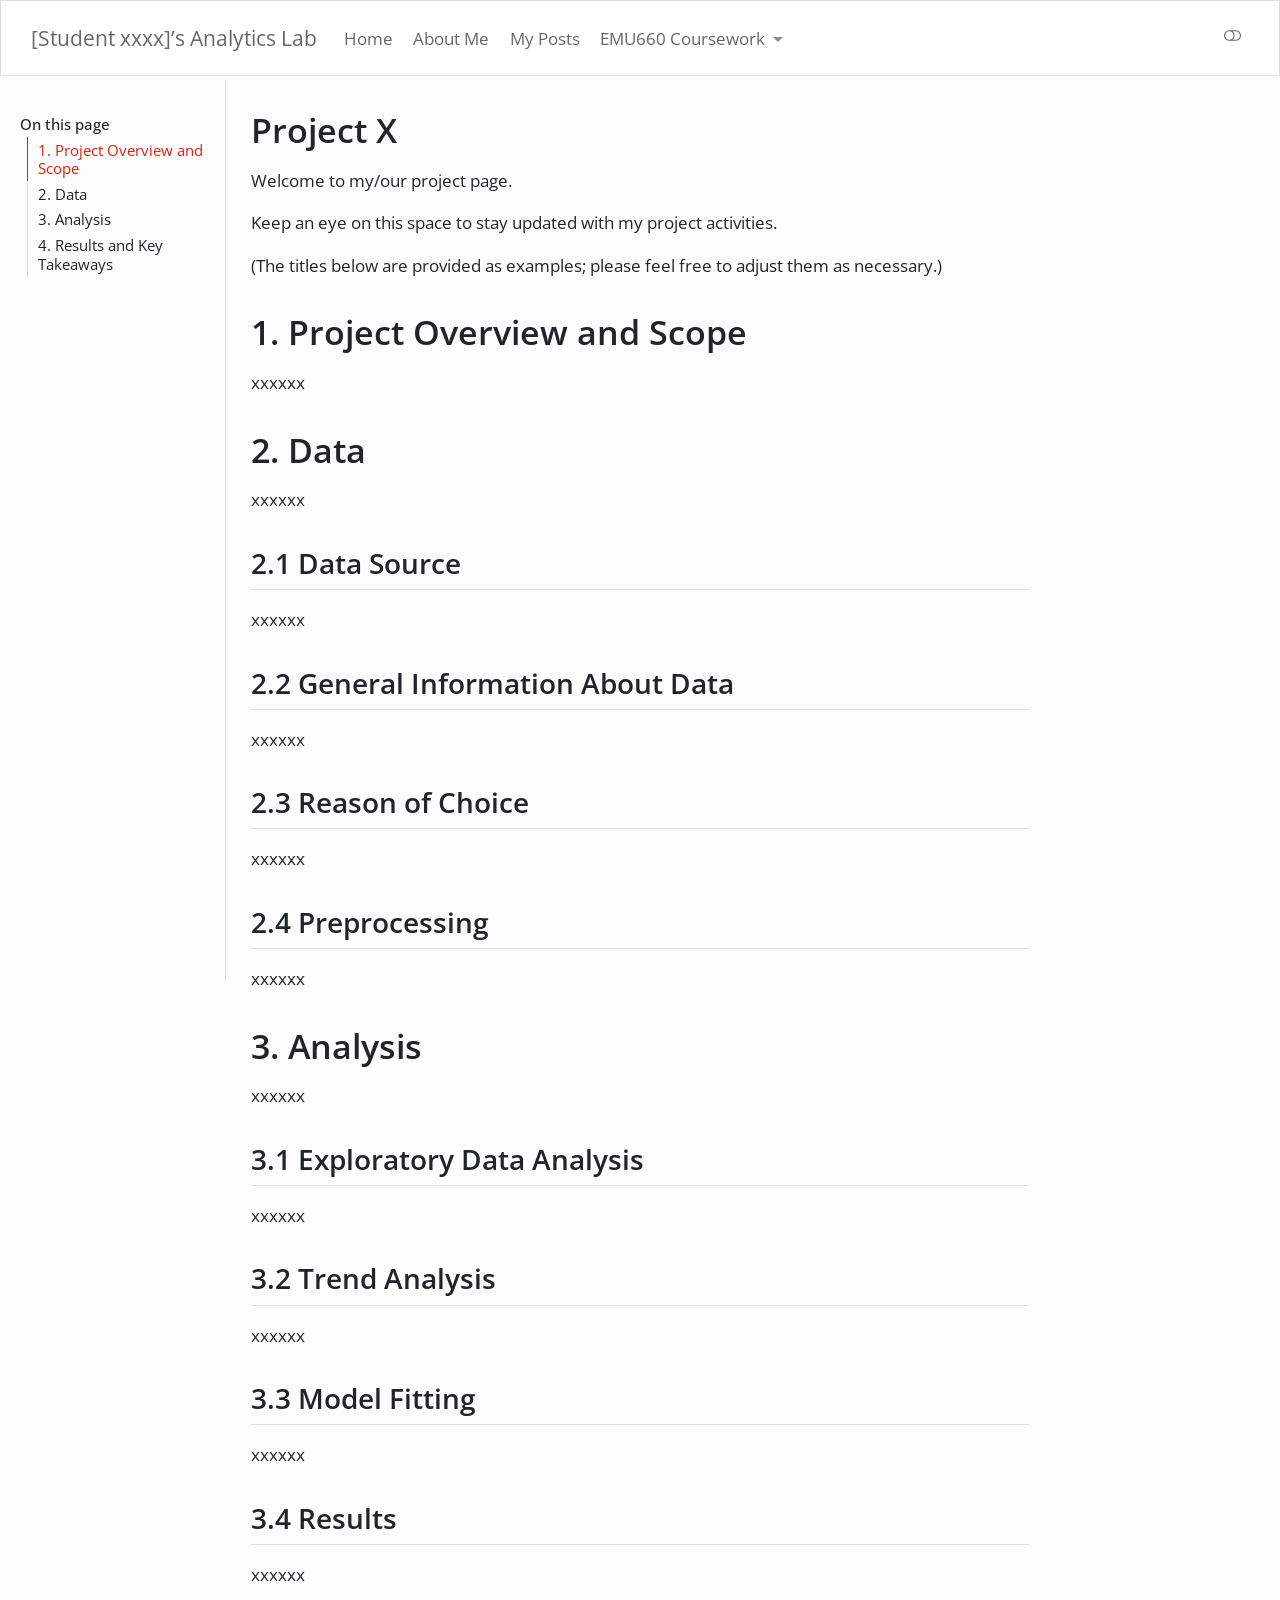
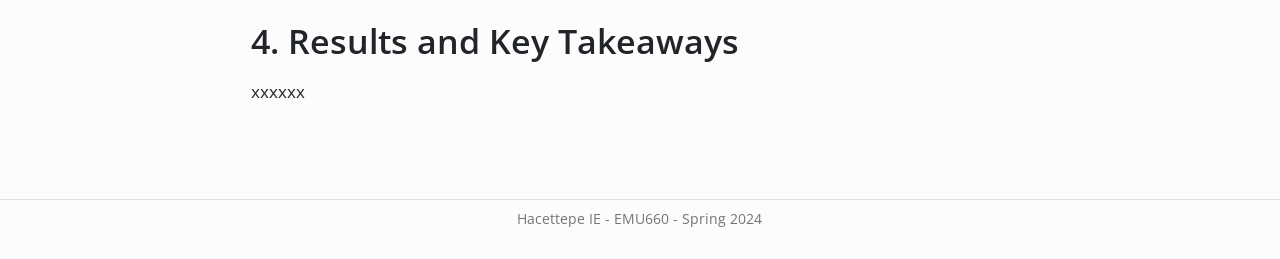
==== docs/project.html @ a5c44c81 "commit_1" ====
<!DOCTYPE html>
<html xmlns="http://www.w3.org/1999/xhtml" lang="en" xml:lang="en"><head>

<meta charset="utf-8">
<meta name="generator" content="quarto-1.5.57">

<meta name="viewport" content="width=device-width, initial-scale=1.0, user-scalable=yes">


<title>Project X – [Student xxxx]’s Analytics Lab</title>
<style>
code{white-space: pre-wrap;}
span.smallcaps{font-variant: small-caps;}
div.columns{display: flex; gap: min(4vw, 1.5em);}
div.column{flex: auto; overflow-x: auto;}
div.hanging-indent{margin-left: 1.5em; text-indent: -1.5em;}
ul.task-list{list-style: none;}
ul.task-list li input[type="checkbox"] {
  width: 0.8em;
  margin: 0 0.8em 0.2em -1em; /* quarto-specific, see https://github.com/quarto-dev/quarto-cli/issues/4556 */ 
  vertical-align: middle;
}
</style>


<script src="site_libs/quarto-nav/quarto-nav.js"></script>
<script src="site_libs/quarto-nav/headroom.min.js"></script>
<script src="site_libs/clipboard/clipboard.min.js"></script>
<script src="site_libs/quarto-search/autocomplete.umd.js"></script>
<script src="site_libs/quarto-search/fuse.min.js"></script>
<script src="site_libs/quarto-search/quarto-search.js"></script>
<meta name="quarto:offset" content="./">
<script src="site_libs/quarto-html/quarto.js"></script>
<script src="site_libs/quarto-html/popper.min.js"></script>
<script src="site_libs/quarto-html/tippy.umd.min.js"></script>
<script src="site_libs/quarto-html/anchor.min.js"></script>
<link href="site_libs/quarto-html/tippy.css" rel="stylesheet">
<link href="site_libs/quarto-html/quarto-syntax-highlighting.css" rel="stylesheet" class="quarto-color-scheme" id="quarto-text-highlighting-styles">
<link href="site_libs/quarto-html/quarto-syntax-highlighting-dark.css" rel="prefetch" class="quarto-color-scheme quarto-color-alternate" id="quarto-text-highlighting-styles">
<script src="site_libs/bootstrap/bootstrap.min.js"></script>
<link href="site_libs/bootstrap/bootstrap-icons.css" rel="stylesheet">
<link href="site_libs/bootstrap/bootstrap.min.css" rel="stylesheet" class="quarto-color-scheme" id="quarto-bootstrap" data-mode="light">
<link href="site_libs/bootstrap/bootstrap-dark.min.css" rel="prefetch" class="quarto-color-scheme quarto-color-alternate" id="quarto-bootstrap" data-mode="dark">
<script id="quarto-search-options" type="application/json">{
  "location": "navbar",
  "copy-button": false,
  "collapse-after": 3,
  "panel-placement": "end",
  "type": "overlay",
  "limit": 50,
  "keyboard-shortcut": [
    "f",
    "/",
    "s"
  ],
  "show-item-context": false,
  "language": {
    "search-no-results-text": "No results",
    "search-matching-documents-text": "matching documents",
    "search-copy-link-title": "Copy link to search",
    "search-hide-matches-text": "Hide additional matches",
    "search-more-match-text": "more match in this document",
    "search-more-matches-text": "more matches in this document",
    "search-clear-button-title": "Clear",
    "search-text-placeholder": "",
    "search-detached-cancel-button-title": "Cancel",
    "search-submit-button-title": "Submit",
    "search-label": "Search"
  }
}</script>


<link rel="stylesheet" href="styles.css">
</head>

<body class="docked nav-fixed">

<div id="quarto-search-results"></div>
  <header id="quarto-header" class="headroom fixed-top">
    <nav class="navbar navbar-expand-lg " data-bs-theme="dark">
      <div class="navbar-container container-fluid">
      <div class="navbar-brand-container mx-auto">
    <a class="navbar-brand" href="./index.html">
    <span class="navbar-title">[Student xxxx]’s Analytics Lab</span>
    </a>
  </div>
            <div id="quarto-search" class="" title="Search"></div>
          <button class="navbar-toggler" type="button" data-bs-toggle="collapse" data-bs-target="#navbarCollapse" aria-controls="navbarCollapse" role="menu" aria-expanded="false" aria-label="Toggle navigation" onclick="if (window.quartoToggleHeadroom) { window.quartoToggleHeadroom(); }">
  <span class="navbar-toggler-icon"></span>
</button>
          <div class="collapse navbar-collapse" id="navbarCollapse">
            <ul class="navbar-nav navbar-nav-scroll me-auto">
  <li class="nav-item">
    <a class="nav-link" href="./index.html"> 
<span class="menu-text">Home</span></a>
  </li>  
  <li class="nav-item">
    <a class="nav-link" href="./about.html"> 
<span class="menu-text">About Me</span></a>
  </li>  
  <li class="nav-item">
    <a class="nav-link" href="./posts.html"> 
<span class="menu-text">My Posts</span></a>
  </li>  
  <li class="nav-item dropdown ">
    <a class="nav-link dropdown-toggle" href="#" id="nav-menu-emu660-coursework" role="link" data-bs-toggle="dropdown" aria-expanded="false">
 <span class="menu-text">EMU660 Coursework</span>
    </a>
    <ul class="dropdown-menu" aria-labelledby="nav-menu-emu660-coursework">    
        <li>
    <a class="dropdown-item" href="./assignments.html">
 <span class="dropdown-text">Assignments</span></a>
  </li>  
        <li>
    <a class="dropdown-item" href="./project.html">
 <span class="dropdown-text">Project</span></a>
  </li>  
    </ul>
  </li>
</ul>
          </div> <!-- /navcollapse -->
            <div class="quarto-navbar-tools tools-wide">
    <a href="https://twitter.com" title="" class="quarto-navigation-tool px-1" aria-label=""><i class="bi bi-github"></i></a>
    <a href="https://twitter.com" title="" class="quarto-navigation-tool px-1" aria-label=""><i class="bi bi-twitter"></i></a>
    <a href="https://linkedin.com" title="" class="quarto-navigation-tool px-1" aria-label=""><i class="bi bi-linkedin"></i></a>
  <a href="" class="quarto-color-scheme-toggle quarto-navigation-tool  px-1" onclick="window.quartoToggleColorScheme(); return false;" title="Toggle dark mode"><i class="bi"></i></a>
</div>
      </div> <!-- /container-fluid -->
    </nav>
</header>
<!-- content -->
<div id="quarto-content" class="quarto-container page-columns page-rows-contents page-layout-article page-navbar">
<!-- sidebar -->
  <nav id="quarto-sidebar" class="sidebar collapse collapse-horizontal quarto-sidebar-collapse-item sidebar-navigation docked overflow-auto">
    <nav id="TOC" role="doc-toc" class="toc-active">
    <h2 id="toc-title">On this page</h2>
   
  <ul>
  <li><a href="#project-overview-and-scope" id="toc-project-overview-and-scope" class="nav-link active" data-scroll-target="#project-overview-and-scope">1. Project Overview and Scope</a></li>
  <li><a href="#data" id="toc-data" class="nav-link" data-scroll-target="#data">2. Data</a>
  <ul class="collapse">
  <li><a href="#data-source" id="toc-data-source" class="nav-link" data-scroll-target="#data-source">2.1 Data Source</a></li>
  <li><a href="#general-information-about-data" id="toc-general-information-about-data" class="nav-link" data-scroll-target="#general-information-about-data">2.2 General Information About Data</a></li>
  <li><a href="#reason-of-choice" id="toc-reason-of-choice" class="nav-link" data-scroll-target="#reason-of-choice">2.3 Reason of Choice</a></li>
  <li><a href="#preprocessing" id="toc-preprocessing" class="nav-link" data-scroll-target="#preprocessing">2.4 Preprocessing</a></li>
  </ul></li>
  <li><a href="#analysis" id="toc-analysis" class="nav-link" data-scroll-target="#analysis">3. Analysis</a>
  <ul class="collapse">
  <li><a href="#exploratory-data-analysis" id="toc-exploratory-data-analysis" class="nav-link" data-scroll-target="#exploratory-data-analysis">3.1 Exploratory Data Analysis</a></li>
  <li><a href="#trend-analysis" id="toc-trend-analysis" class="nav-link" data-scroll-target="#trend-analysis">3.2 Trend Analysis</a></li>
  <li><a href="#model-fitting" id="toc-model-fitting" class="nav-link" data-scroll-target="#model-fitting">3.3 Model Fitting</a></li>
  <li><a href="#results" id="toc-results" class="nav-link" data-scroll-target="#results">3.4 Results</a></li>
  </ul></li>
  <li><a href="#results-and-key-takeaways" id="toc-results-and-key-takeaways" class="nav-link" data-scroll-target="#results-and-key-takeaways">4. Results and Key Takeaways</a></li>
  </ul>
</nav>
</nav>
<div id="quarto-sidebar-glass" class="quarto-sidebar-collapse-item" data-bs-toggle="collapse" data-bs-target=".quarto-sidebar-collapse-item"></div>
<!-- margin-sidebar -->
    <div id="quarto-margin-sidebar" class="sidebar margin-sidebar zindex-bottom">
    </div>
<!-- main -->
<main class="content" id="quarto-document-content">

<header id="title-block-header" class="quarto-title-block default">
<div class="quarto-title">
<h1 class="title">Project X</h1>
</div>



<div class="quarto-title-meta">

    
  
    
  </div>
  


</header>


<p>Welcome to my/our project page.</p>
<p>Keep an eye on this space to stay updated with my project activities.</p>
<p>(The titles below are provided as examples; please feel free to adjust them as necessary.)</p>
<section id="project-overview-and-scope" class="level1">
<h1>1. Project Overview and Scope</h1>
<p>xxxxxx</p>
</section>
<section id="data" class="level1">
<h1>2. Data</h1>
<p>xxxxxx</p>
<section id="data-source" class="level2">
<h2 class="anchored" data-anchor-id="data-source">2.1 Data Source</h2>
<p>xxxxxx</p>
</section>
<section id="general-information-about-data" class="level2">
<h2 class="anchored" data-anchor-id="general-information-about-data">2.2 General Information About Data</h2>
<p>xxxxxx</p>
</section>
<section id="reason-of-choice" class="level2">
<h2 class="anchored" data-anchor-id="reason-of-choice">2.3 Reason of Choice</h2>
<p>xxxxxx</p>
</section>
<section id="preprocessing" class="level2">
<h2 class="anchored" data-anchor-id="preprocessing">2.4 Preprocessing</h2>
<p>xxxxxx</p>
</section>
</section>
<section id="analysis" class="level1">
<h1>3. Analysis</h1>
<p>xxxxxx</p>
<section id="exploratory-data-analysis" class="level2">
<h2 class="anchored" data-anchor-id="exploratory-data-analysis">3.1 Exploratory Data Analysis</h2>
<p>xxxxxx</p>
</section>
<section id="trend-analysis" class="level2">
<h2 class="anchored" data-anchor-id="trend-analysis">3.2 Trend Analysis</h2>
<p>xxxxxx</p>
</section>
<section id="model-fitting" class="level2">
<h2 class="anchored" data-anchor-id="model-fitting">3.3 Model Fitting</h2>
<p>xxxxxx</p>
</section>
<section id="results" class="level2">
<h2 class="anchored" data-anchor-id="results">3.4 Results</h2>
<p>xxxxxx</p>
</section>
</section>
<section id="results-and-key-takeaways" class="level1">
<h1>4. Results and Key Takeaways</h1>
<p>xxxxxx</p>


</section>

<a onclick="window.scrollTo(0, 0); return false;" role="button" id="quarto-back-to-top"><i class="bi bi-arrow-up"></i> Back to top</a></main> <!-- /main -->
<script id="quarto-html-after-body" type="application/javascript">
window.document.addEventListener("DOMContentLoaded", function (event) {
  const toggleBodyColorMode = (bsSheetEl) => {
    const mode = bsSheetEl.getAttribute("data-mode");
    const bodyEl = window.document.querySelector("body");
    if (mode === "dark") {
      bodyEl.classList.add("quarto-dark");
      bodyEl.classList.remove("quarto-light");
    } else {
      bodyEl.classList.add("quarto-light");
      bodyEl.classList.remove("quarto-dark");
    }
  }
  const toggleBodyColorPrimary = () => {
    const bsSheetEl = window.document.querySelector("link#quarto-bootstrap");
    if (bsSheetEl) {
      toggleBodyColorMode(bsSheetEl);
    }
  }
  toggleBodyColorPrimary();  
  const disableStylesheet = (stylesheets) => {
    for (let i=0; i < stylesheets.length; i++) {
      const stylesheet = stylesheets[i];
      stylesheet.rel = 'prefetch';
    }
  }
  const enableStylesheet = (stylesheets) => {
    for (let i=0; i < stylesheets.length; i++) {
      const stylesheet = stylesheets[i];
      stylesheet.rel = 'stylesheet';
    }
  }
  const manageTransitions = (selector, allowTransitions) => {
    const els = window.document.querySelectorAll(selector);
    for (let i=0; i < els.length; i++) {
      const el = els[i];
      if (allowTransitions) {
        el.classList.remove('notransition');
      } else {
        el.classList.add('notransition');
      }
    }
  }
  const toggleGiscusIfUsed = (isAlternate, darkModeDefault) => {
    const baseTheme = document.querySelector('#giscus-base-theme')?.value ?? 'light';
    const alternateTheme = document.querySelector('#giscus-alt-theme')?.value ?? 'dark';
    let newTheme = '';
    if(darkModeDefault) {
      newTheme = isAlternate ? baseTheme : alternateTheme;
    } else {
      newTheme = isAlternate ? alternateTheme : baseTheme;
    }
    const changeGiscusTheme = () => {
      // From: https://github.com/giscus/giscus/issues/336
      const sendMessage = (message) => {
        const iframe = document.querySelector('iframe.giscus-frame');
        if (!iframe) return;
        iframe.contentWindow.postMessage({ giscus: message }, 'https://giscus.app');
      }
      sendMessage({
        setConfig: {
          theme: newTheme
        }
      });
    }
    const isGiscussLoaded = window.document.querySelector('iframe.giscus-frame') !== null;
    if (isGiscussLoaded) {
      changeGiscusTheme();
    }
  }
  const toggleColorMode = (alternate) => {
    // Switch the stylesheets
    const alternateStylesheets = window.document.querySelectorAll('link.quarto-color-scheme.quarto-color-alternate');
    manageTransitions('#quarto-margin-sidebar .nav-link', false);
    if (alternate) {
      enableStylesheet(alternateStylesheets);
      for (const sheetNode of alternateStylesheets) {
        if (sheetNode.id === "quarto-bootstrap") {
          toggleBodyColorMode(sheetNode);
        }
      }
    } else {
      disableStylesheet(alternateStylesheets);
      toggleBodyColorPrimary();
    }
    manageTransitions('#quarto-margin-sidebar .nav-link', true);
    // Switch the toggles
    const toggles = window.document.querySelectorAll('.quarto-color-scheme-toggle');
    for (let i=0; i < toggles.length; i++) {
      const toggle = toggles[i];
      if (toggle) {
        if (alternate) {
          toggle.classList.add("alternate");     
        } else {
          toggle.classList.remove("alternate");
        }
      }
    }
    // Hack to workaround the fact that safari doesn't
    // properly recolor the scrollbar when toggling (#1455)
    if (navigator.userAgent.indexOf('Safari') > 0 && navigator.userAgent.indexOf('Chrome') == -1) {
      manageTransitions("body", false);
      window.scrollTo(0, 1);
      setTimeout(() => {
        window.scrollTo(0, 0);
        manageTransitions("body", true);
      }, 40);  
    }
  }
  const isFileUrl = () => { 
    return window.location.protocol === 'file:';
  }
  const hasAlternateSentinel = () => {  
    let styleSentinel = getColorSchemeSentinel();
    if (styleSentinel !== null) {
      return styleSentinel === "alternate";
    } else {
      return false;
    }
  }
  const setStyleSentinel = (alternate) => {
    const value = alternate ? "alternate" : "default";
    if (!isFileUrl()) {
      window.localStorage.setItem("quarto-color-scheme", value);
    } else {
      localAlternateSentinel = value;
    }
  }
  const getColorSchemeSentinel = () => {
    if (!isFileUrl()) {
      const storageValue = window.localStorage.getItem("quarto-color-scheme");
      return storageValue != null ? storageValue : localAlternateSentinel;
    } else {
      return localAlternateSentinel;
    }
  }
  const darkModeDefault = false;
  let localAlternateSentinel = darkModeDefault ? 'alternate' : 'default';
  // Dark / light mode switch
  window.quartoToggleColorScheme = () => {
    // Read the current dark / light value 
    let toAlternate = !hasAlternateSentinel();
    toggleColorMode(toAlternate);
    setStyleSentinel(toAlternate);
    toggleGiscusIfUsed(toAlternate, darkModeDefault);
  };
  // Ensure there is a toggle, if there isn't float one in the top right
  if (window.document.querySelector('.quarto-color-scheme-toggle') === null) {
    const a = window.document.createElement('a');
    a.classList.add('top-right');
    a.classList.add('quarto-color-scheme-toggle');
    a.href = "";
    a.onclick = function() { try { window.quartoToggleColorScheme(); } catch {} return false; };
    const i = window.document.createElement("i");
    i.classList.add('bi');
    a.appendChild(i);
    window.document.body.appendChild(a);
  }
  // Switch to dark mode if need be
  if (hasAlternateSentinel()) {
    toggleColorMode(true);
  } else {
    toggleColorMode(false);
  }
  const icon = "";
  const anchorJS = new window.AnchorJS();
  anchorJS.options = {
    placement: 'right',
    icon: icon
  };
  anchorJS.add('.anchored');
  const isCodeAnnotation = (el) => {
    for (const clz of el.classList) {
      if (clz.startsWith('code-annotation-')) {                     
        return true;
      }
    }
    return false;
  }
  const onCopySuccess = function(e) {
    // button target
    const button = e.trigger;
    // don't keep focus
    button.blur();
    // flash "checked"
    button.classList.add('code-copy-button-checked');
    var currentTitle = button.getAttribute("title");
    button.setAttribute("title", "Copied!");
    let tooltip;
    if (window.bootstrap) {
      button.setAttribute("data-bs-toggle", "tooltip");
      button.setAttribute("data-bs-placement", "left");
      button.setAttribute("data-bs-title", "Copied!");
      tooltip = new bootstrap.Tooltip(button, 
        { trigger: "manual", 
          customClass: "code-copy-button-tooltip",
          offset: [0, -8]});
      tooltip.show();    
    }
    setTimeout(function() {
      if (tooltip) {
        tooltip.hide();
        button.removeAttribute("data-bs-title");
        button.removeAttribute("data-bs-toggle");
        button.removeAttribute("data-bs-placement");
      }
      button.setAttribute("title", currentTitle);
      button.classList.remove('code-copy-button-checked');
    }, 1000);
    // clear code selection
    e.clearSelection();
  }
  const getTextToCopy = function(trigger) {
      const codeEl = trigger.previousElementSibling.cloneNode(true);
      for (const childEl of codeEl.children) {
        if (isCodeAnnotation(childEl)) {
          childEl.remove();
        }
      }
      return codeEl.innerText;
  }
  const clipboard = new window.ClipboardJS('.code-copy-button:not([data-in-quarto-modal])', {
    text: getTextToCopy
  });
  clipboard.on('success', onCopySuccess);
  if (window.document.getElementById('quarto-embedded-source-code-modal')) {
    // For code content inside modals, clipBoardJS needs to be initialized with a container option
    // TODO: Check when it could be a function (https://github.com/zenorocha/clipboard.js/issues/860)
    const clipboardModal = new window.ClipboardJS('.code-copy-button[data-in-quarto-modal]', {
      text: getTextToCopy,
      container: window.document.getElementById('quarto-embedded-source-code-modal')
    });
    clipboardModal.on('success', onCopySuccess);
  }
    var localhostRegex = new RegExp(/^(?:http|https):\/\/localhost\:?[0-9]*\//);
    var mailtoRegex = new RegExp(/^mailto:/);
      var filterRegex = new RegExp('/' + window.location.host + '/');
    var isInternal = (href) => {
        return filterRegex.test(href) || localhostRegex.test(href) || mailtoRegex.test(href);
    }
    // Inspect non-navigation links and adorn them if external
 	var links = window.document.querySelectorAll('a[href]:not(.nav-link):not(.navbar-brand):not(.toc-action):not(.sidebar-link):not(.sidebar-item-toggle):not(.pagination-link):not(.no-external):not([aria-hidden]):not(.dropdown-item):not(.quarto-navigation-tool):not(.about-link)');
    for (var i=0; i<links.length; i++) {
      const link = links[i];
      if (!isInternal(link.href)) {
        // undo the damage that might have been done by quarto-nav.js in the case of
        // links that we want to consider external
        if (link.dataset.originalHref !== undefined) {
          link.href = link.dataset.originalHref;
        }
      }
    }
  function tippyHover(el, contentFn, onTriggerFn, onUntriggerFn) {
    const config = {
      allowHTML: true,
      maxWidth: 500,
      delay: 100,
      arrow: false,
      appendTo: function(el) {
          return el.parentElement;
      },
      interactive: true,
      interactiveBorder: 10,
      theme: 'quarto',
      placement: 'bottom-start',
    };
    if (contentFn) {
      config.content = contentFn;
    }
    if (onTriggerFn) {
      config.onTrigger = onTriggerFn;
    }
    if (onUntriggerFn) {
      config.onUntrigger = onUntriggerFn;
    }
    window.tippy(el, config); 
  }
  const noterefs = window.document.querySelectorAll('a[role="doc-noteref"]');
  for (var i=0; i<noterefs.length; i++) {
    const ref = noterefs[i];
    tippyHover(ref, function() {
      // use id or data attribute instead here
      let href = ref.getAttribute('data-footnote-href') || ref.getAttribute('href');
      try { href = new URL(href).hash; } catch {}
      const id = href.replace(/^#\/?/, "");
      const note = window.document.getElementById(id);
      if (note) {
        return note.innerHTML;
      } else {
        return "";
      }
    });
  }
  const xrefs = window.document.querySelectorAll('a.quarto-xref');
  const processXRef = (id, note) => {
    // Strip column container classes
    const stripColumnClz = (el) => {
      el.classList.remove("page-full", "page-columns");
      if (el.children) {
        for (const child of el.children) {
          stripColumnClz(child);
        }
      }
    }
    stripColumnClz(note)
    if (id === null || id.startsWith('sec-')) {
      // Special case sections, only their first couple elements
      const container = document.createElement("div");
      if (note.children && note.children.length > 2) {
        container.appendChild(note.children[0].cloneNode(true));
        for (let i = 1; i < note.children.length; i++) {
          const child = note.children[i];
          if (child.tagName === "P" && child.innerText === "") {
            continue;
          } else {
            container.appendChild(child.cloneNode(true));
            break;
          }
        }
        if (window.Quarto?.typesetMath) {
          window.Quarto.typesetMath(container);
        }
        return container.innerHTML
      } else {
        if (window.Quarto?.typesetMath) {
          window.Quarto.typesetMath(note);
        }
        return note.innerHTML;
      }
    } else {
      // Remove any anchor links if they are present
      const anchorLink = note.querySelector('a.anchorjs-link');
      if (anchorLink) {
        anchorLink.remove();
      }
      if (window.Quarto?.typesetMath) {
        window.Quarto.typesetMath(note);
      }
      // TODO in 1.5, we should make sure this works without a callout special case
      if (note.classList.contains("callout")) {
        return note.outerHTML;
      } else {
        return note.innerHTML;
      }
    }
  }
  for (var i=0; i<xrefs.length; i++) {
    const xref = xrefs[i];
    tippyHover(xref, undefined, function(instance) {
      instance.disable();
      let url = xref.getAttribute('href');
      let hash = undefined; 
      if (url.startsWith('#')) {
        hash = url;
      } else {
        try { hash = new URL(url).hash; } catch {}
      }
      if (hash) {
        const id = hash.replace(/^#\/?/, "");
        const note = window.document.getElementById(id);
        if (note !== null) {
          try {
            const html = processXRef(id, note.cloneNode(true));
            instance.setContent(html);
          } finally {
            instance.enable();
            instance.show();
          }
        } else {
          // See if we can fetch this
          fetch(url.split('#')[0])
          .then(res => res.text())
          .then(html => {
            const parser = new DOMParser();
            const htmlDoc = parser.parseFromString(html, "text/html");
            const note = htmlDoc.getElementById(id);
            if (note !== null) {
              const html = processXRef(id, note);
              instance.setContent(html);
            } 
          }).finally(() => {
            instance.enable();
            instance.show();
          });
        }
      } else {
        // See if we can fetch a full url (with no hash to target)
        // This is a special case and we should probably do some content thinning / targeting
        fetch(url)
        .then(res => res.text())
        .then(html => {
          const parser = new DOMParser();
          const htmlDoc = parser.parseFromString(html, "text/html");
          const note = htmlDoc.querySelector('main.content');
          if (note !== null) {
            // This should only happen for chapter cross references
            // (since there is no id in the URL)
            // remove the first header
            if (note.children.length > 0 && note.children[0].tagName === "HEADER") {
              note.children[0].remove();
            }
            const html = processXRef(null, note);
            instance.setContent(html);
          } 
        }).finally(() => {
          instance.enable();
          instance.show();
        });
      }
    }, function(instance) {
    });
  }
      let selectedAnnoteEl;
      const selectorForAnnotation = ( cell, annotation) => {
        let cellAttr = 'data-code-cell="' + cell + '"';
        let lineAttr = 'data-code-annotation="' +  annotation + '"';
        const selector = 'span[' + cellAttr + '][' + lineAttr + ']';
        return selector;
      }
      const selectCodeLines = (annoteEl) => {
        const doc = window.document;
        const targetCell = annoteEl.getAttribute("data-target-cell");
        const targetAnnotation = annoteEl.getAttribute("data-target-annotation");
        const annoteSpan = window.document.querySelector(selectorForAnnotation(targetCell, targetAnnotation));
        const lines = annoteSpan.getAttribute("data-code-lines").split(",");
        const lineIds = lines.map((line) => {
          return targetCell + "-" + line;
        })
        let top = null;
        let height = null;
        let parent = null;
        if (lineIds.length > 0) {
            //compute the position of the single el (top and bottom and make a div)
            const el = window.document.getElementById(lineIds[0]);
            top = el.offsetTop;
            height = el.offsetHeight;
            parent = el.parentElement.parentElement;
          if (lineIds.length > 1) {
            const lastEl = window.document.getElementById(lineIds[lineIds.length - 1]);
            const bottom = lastEl.offsetTop + lastEl.offsetHeight;
            height = bottom - top;
          }
          if (top !== null && height !== null && parent !== null) {
            // cook up a div (if necessary) and position it 
            let div = window.document.getElementById("code-annotation-line-highlight");
            if (div === null) {
              div = window.document.createElement("div");
              div.setAttribute("id", "code-annotation-line-highlight");
              div.style.position = 'absolute';
              parent.appendChild(div);
            }
            div.style.top = top - 2 + "px";
            div.style.height = height + 4 + "px";
            div.style.left = 0;
            let gutterDiv = window.document.getElementById("code-annotation-line-highlight-gutter");
            if (gutterDiv === null) {
              gutterDiv = window.document.createElement("div");
              gutterDiv.setAttribute("id", "code-annotation-line-highlight-gutter");
              gutterDiv.style.position = 'absolute';
              const codeCell = window.document.getElementById(targetCell);
              const gutter = codeCell.querySelector('.code-annotation-gutter');
              gutter.appendChild(gutterDiv);
            }
            gutterDiv.style.top = top - 2 + "px";
            gutterDiv.style.height = height + 4 + "px";
          }
          selectedAnnoteEl = annoteEl;
        }
      };
      const unselectCodeLines = () => {
        const elementsIds = ["code-annotation-line-highlight", "code-annotation-line-highlight-gutter"];
        elementsIds.forEach((elId) => {
          const div = window.document.getElementById(elId);
          if (div) {
            div.remove();
          }
        });
        selectedAnnoteEl = undefined;
      };
        // Handle positioning of the toggle
    window.addEventListener(
      "resize",
      throttle(() => {
        elRect = undefined;
        if (selectedAnnoteEl) {
          selectCodeLines(selectedAnnoteEl);
        }
      }, 10)
    );
    function throttle(fn, ms) {
    let throttle = false;
    let timer;
      return (...args) => {
        if(!throttle) { // first call gets through
            fn.apply(this, args);
            throttle = true;
        } else { // all the others get throttled
            if(timer) clearTimeout(timer); // cancel #2
            timer = setTimeout(() => {
              fn.apply(this, args);
              timer = throttle = false;
            }, ms);
        }
      };
    }
      // Attach click handler to the DT
      const annoteDls = window.document.querySelectorAll('dt[data-target-cell]');
      for (const annoteDlNode of annoteDls) {
        annoteDlNode.addEventListener('click', (event) => {
          const clickedEl = event.target;
          if (clickedEl !== selectedAnnoteEl) {
            unselectCodeLines();
            const activeEl = window.document.querySelector('dt[data-target-cell].code-annotation-active');
            if (activeEl) {
              activeEl.classList.remove('code-annotation-active');
            }
            selectCodeLines(clickedEl);
            clickedEl.classList.add('code-annotation-active');
          } else {
            // Unselect the line
            unselectCodeLines();
            clickedEl.classList.remove('code-annotation-active');
          }
        });
      }
  const findCites = (el) => {
    const parentEl = el.parentElement;
    if (parentEl) {
      const cites = parentEl.dataset.cites;
      if (cites) {
        return {
          el,
          cites: cites.split(' ')
        };
      } else {
        return findCites(el.parentElement)
      }
    } else {
      return undefined;
    }
  };
  var bibliorefs = window.document.querySelectorAll('a[role="doc-biblioref"]');
  for (var i=0; i<bibliorefs.length; i++) {
    const ref = bibliorefs[i];
    const citeInfo = findCites(ref);
    if (citeInfo) {
      tippyHover(citeInfo.el, function() {
        var popup = window.document.createElement('div');
        citeInfo.cites.forEach(function(cite) {
          var citeDiv = window.document.createElement('div');
          citeDiv.classList.add('hanging-indent');
          citeDiv.classList.add('csl-entry');
          var biblioDiv = window.document.getElementById('ref-' + cite);
          if (biblioDiv) {
            citeDiv.innerHTML = biblioDiv.innerHTML;
          }
          popup.appendChild(citeDiv);
        });
        return popup.innerHTML;
      });
    }
  }
});
</script>
</div> <!-- /content -->
<footer class="footer">
  <div class="nav-footer">
    <div class="nav-footer-left">
      &nbsp;
    </div>   
    <div class="nav-footer-center">
<p>Hacettepe IE - EMU660 - Spring 2024</p>
</div>
    <div class="nav-footer-right">
      &nbsp;
    </div>
  </div>
</footer>




</body></html>
---- docs/site_libs/quarto-html/quarto-syntax-highlighting.css ----
/* quarto syntax highlight colors */
:root {
  --quarto-hl-ot-color: #003B4F;
  --quarto-hl-at-color: #657422;
  --quarto-hl-ss-color: #20794D;
  --quarto-hl-an-color: #5E5E5E;
  --quarto-hl-fu-color: #4758AB;
  --quarto-hl-st-color: #20794D;
  --quarto-hl-cf-color: #003B4F;
  --quarto-hl-op-color: #5E5E5E;
  --quarto-hl-er-color: #AD0000;
  --quarto-hl-bn-color: #AD0000;
  --quarto-hl-al-color: #AD0000;
  --quarto-hl-va-color: #111111;
  --quarto-hl-bu-color: inherit;
  --quarto-hl-ex-color: inherit;
  --quarto-hl-pp-color: #AD0000;
  --quarto-hl-in-color: #5E5E5E;
  --quarto-hl-vs-color: #20794D;
  --quarto-hl-wa-color: #5E5E5E;
  --quarto-hl-do-color: #5E5E5E;
  --quarto-hl-im-color: #00769E;
  --quarto-hl-ch-color: #20794D;
  --quarto-hl-dt-color: #AD0000;
  --quarto-hl-fl-color: #AD0000;
  --quarto-hl-co-color: #5E5E5E;
  --quarto-hl-cv-color: #5E5E5E;
  --quarto-hl-cn-color: #8f5902;
  --quarto-hl-sc-color: #5E5E5E;
  --quarto-hl-dv-color: #AD0000;
  --quarto-hl-kw-color: #003B4F;
}

/* other quarto variables */
:root {
  --quarto-font-monospace: SFMono-Regular, Menlo, Monaco, Consolas, "Liberation Mono", "Courier New", monospace;
}

pre > code.sourceCode > span {
  color: #003B4F;
}

code span {
  color: #003B4F;
}

code.sourceCode > span {
  color: #003B4F;
}

div.sourceCode,
div.sourceCode pre.sourceCode {
  color: #003B4F;
}

code span.ot {
  color: #003B4F;
  font-style: inherit;
}

code span.at {
  color: #657422;
  font-style: inherit;
}

code span.ss {
  color: #20794D;
  font-style: inherit;
}

code span.an {
  color: #5E5E5E;
  font-style: inherit;
}

code span.fu {
  color: #4758AB;
  font-style: inherit;
}

code span.st {
  color: #20794D;
  font-style: inherit;
}

code span.cf {
  color: #003B4F;
  font-weight: bold;
  font-style: inherit;
}

code span.op {
  color: #5E5E5E;
  font-style: inherit;
}

code span.er {
  color: #AD0000;
  font-style: inherit;
}

code span.bn {
  color: #AD0000;
  font-style: inherit;
}

code span.al {
  color: #AD0000;
  font-style: inherit;
}

code span.va {
  color: #111111;
  font-style: inherit;
}

code span.bu {
  font-style: inherit;
}

code span.ex {
  font-style: inherit;
}

code span.pp {
  color: #AD0000;
  font-style: inherit;
}

code span.in {
  color: #5E5E5E;
  font-style: inherit;
}

code span.vs {
  color: #20794D;
  font-style: inherit;
}

code span.wa {
  color: #5E5E5E;
  font-style: italic;
}

code span.do {
  color: #5E5E5E;
  font-style: italic;
}

code span.im {
  color: #00769E;
  font-style: inherit;
}

code span.ch {
  color: #20794D;
  font-style: inherit;
}

code span.dt {
  color: #AD0000;
  font-style: inherit;
}

code span.fl {
  color: #AD0000;
  font-style: inherit;
}

code span.co {
  color: #5E5E5E;
  font-style: inherit;
}

code span.cv {
  color: #5E5E5E;
  font-style: italic;
}

code span.cn {
  color: #8f5902;
  font-style: inherit;
}

code span.sc {
  color: #5E5E5E;
  font-style: inherit;
}

code span.dv {
  color: #AD0000;
  font-style: inherit;
}

code span.kw {
  color: #003B4F;
  font-weight: bold;
  font-style: inherit;
}

.prevent-inlining {
  content: "</";
}

/*# sourceMappingURL=debc5d5d77c3f9108843748ff7464032.css.map */
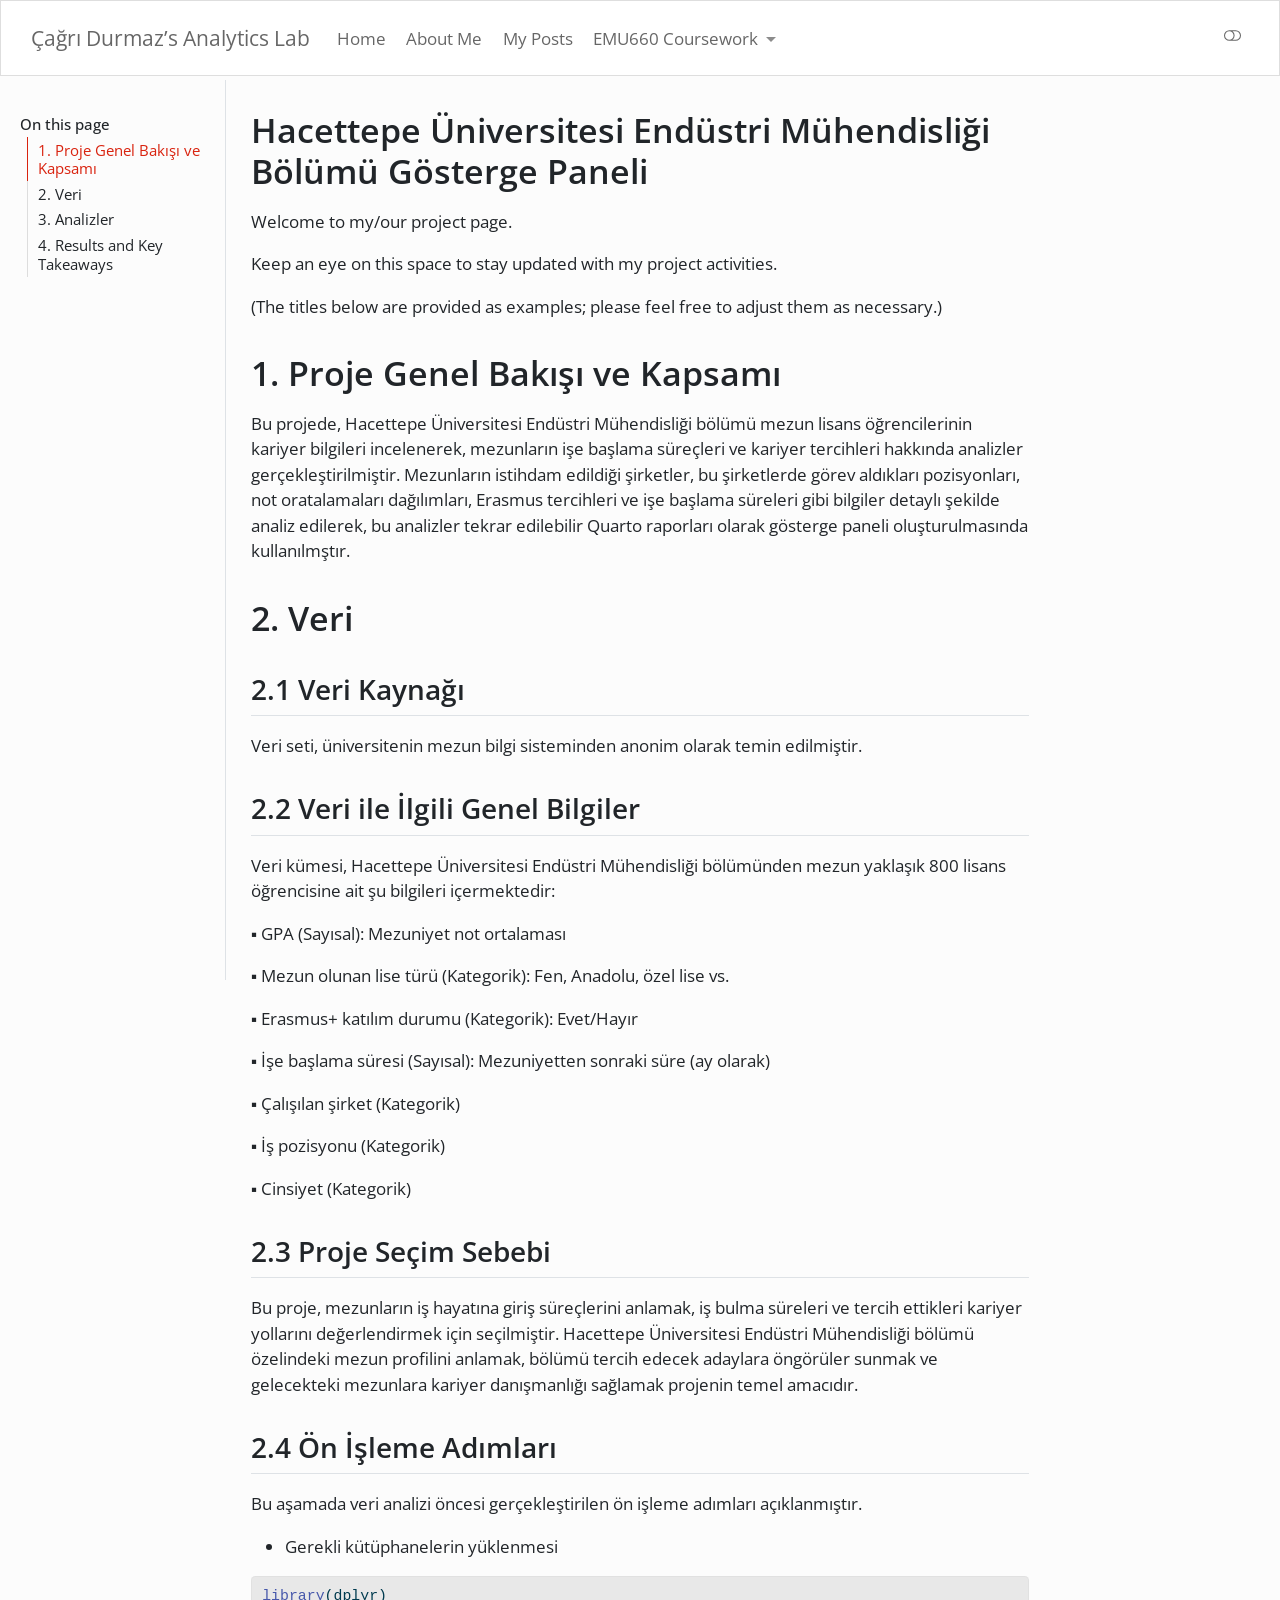
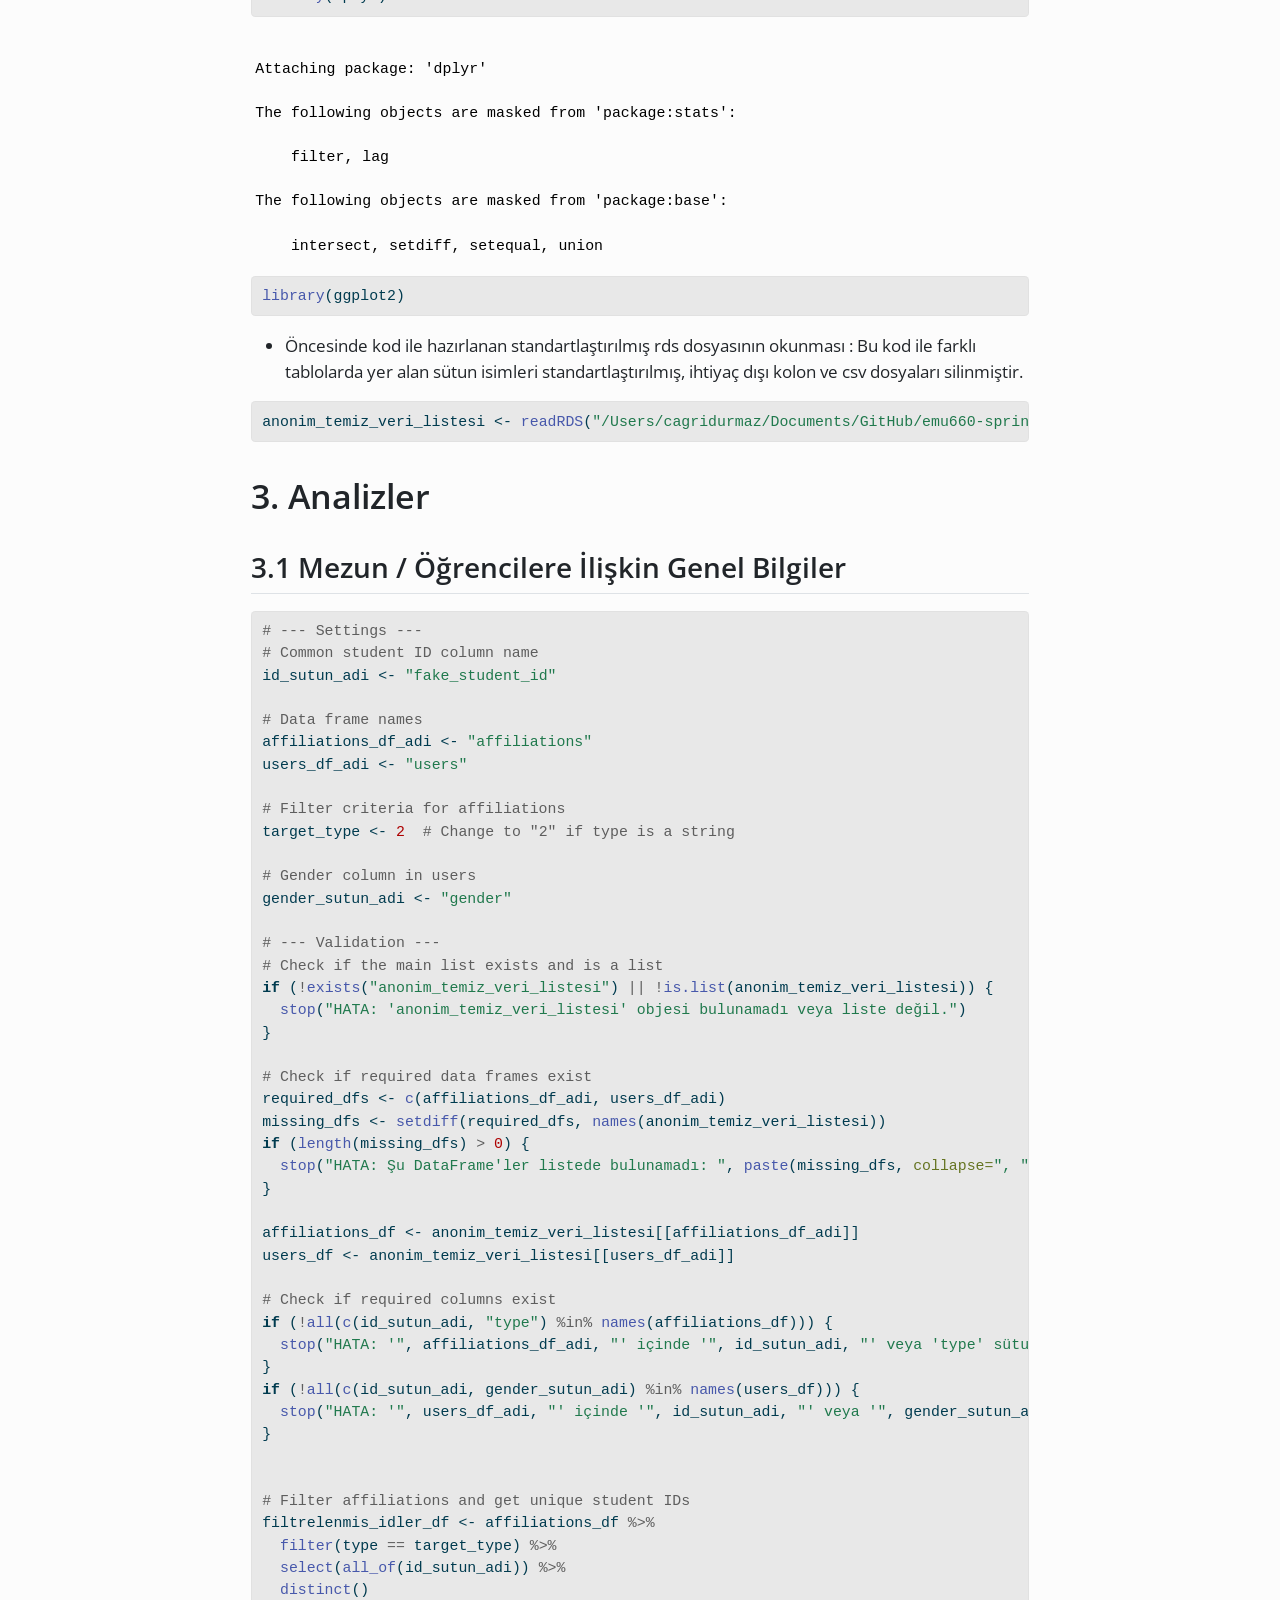
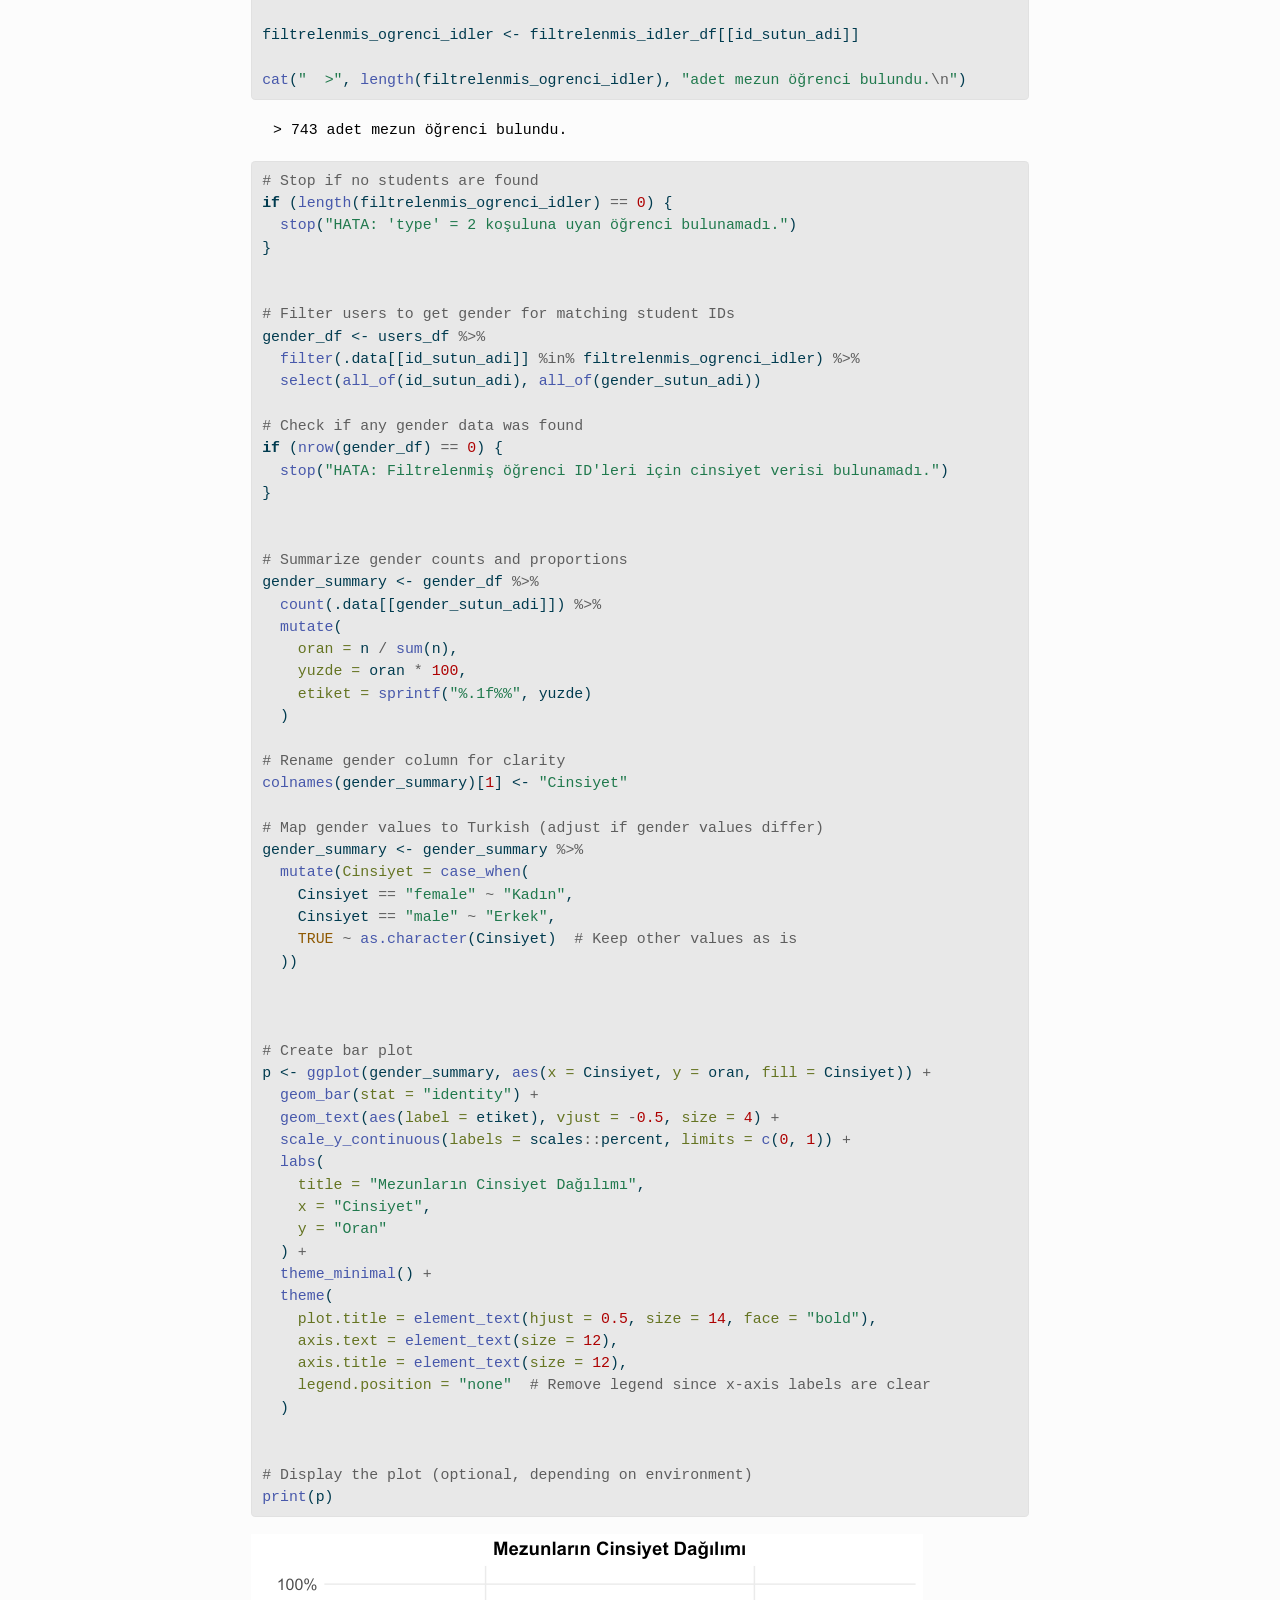
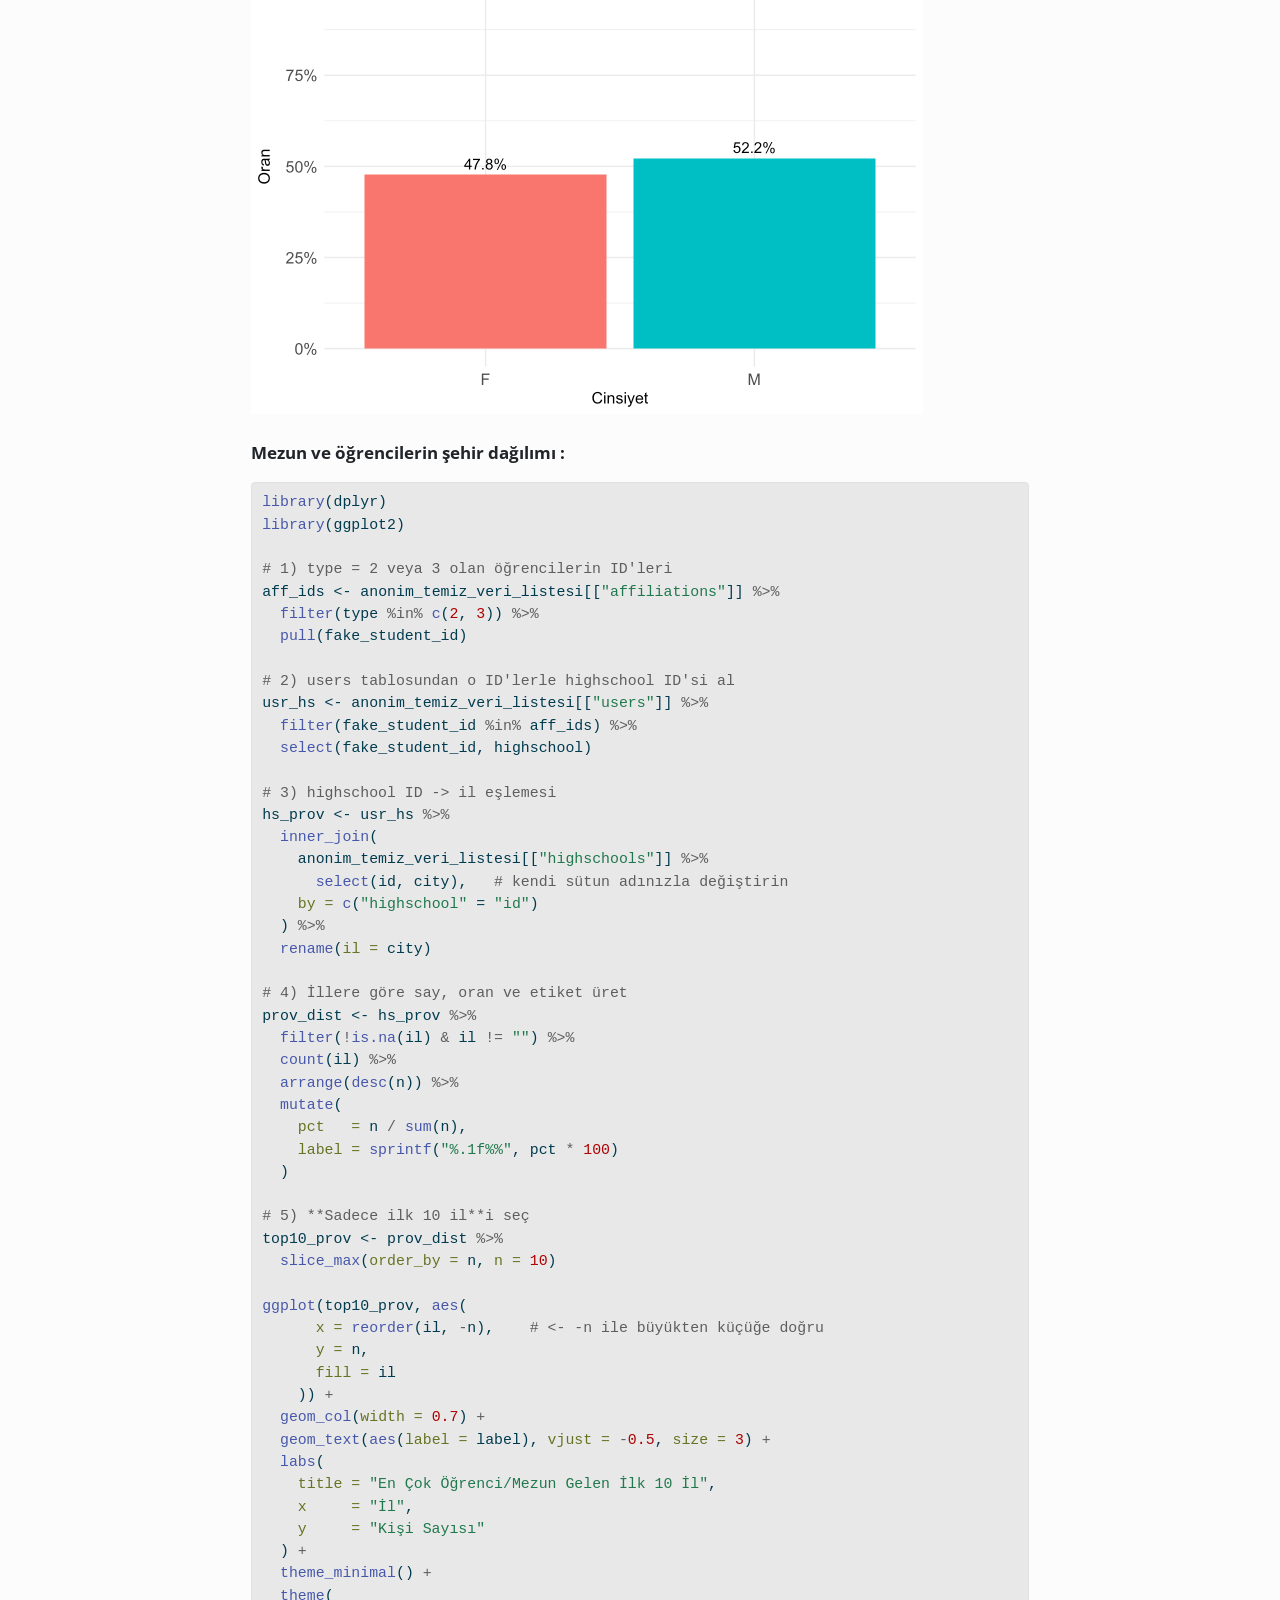
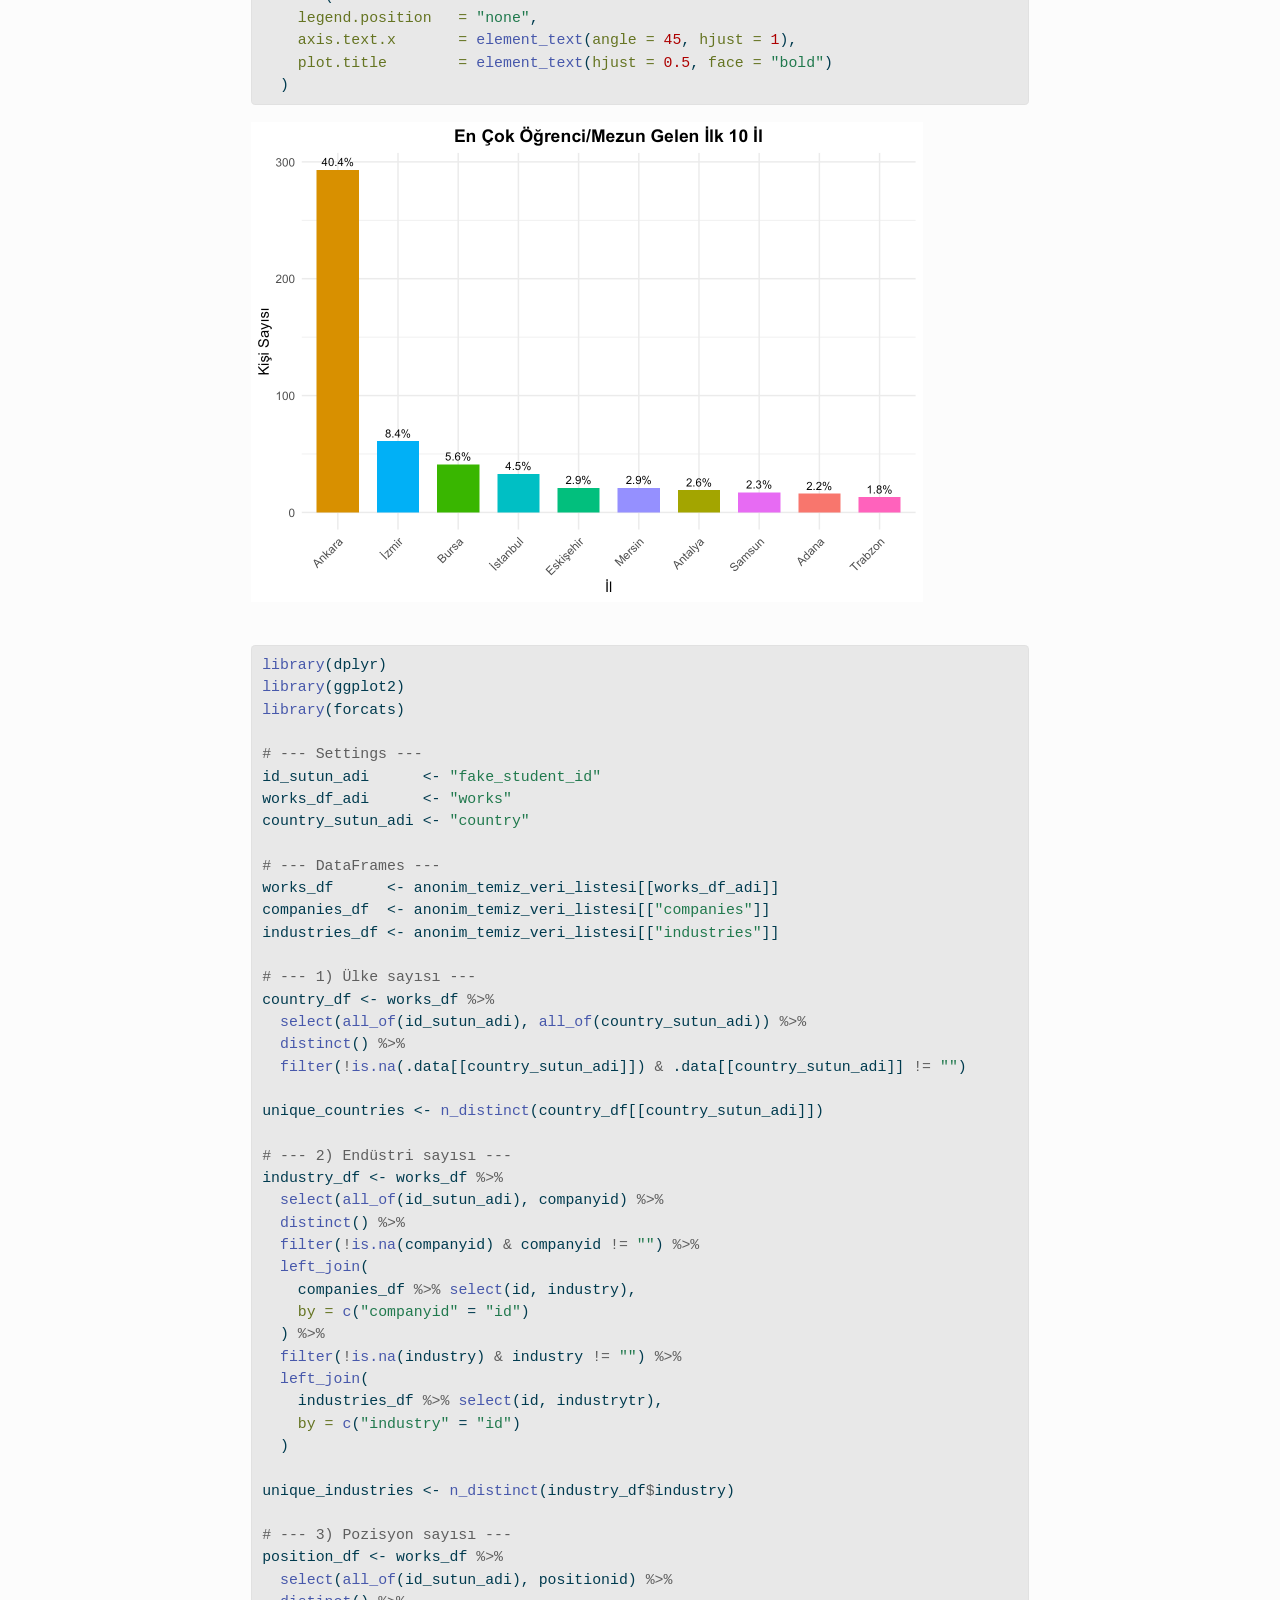
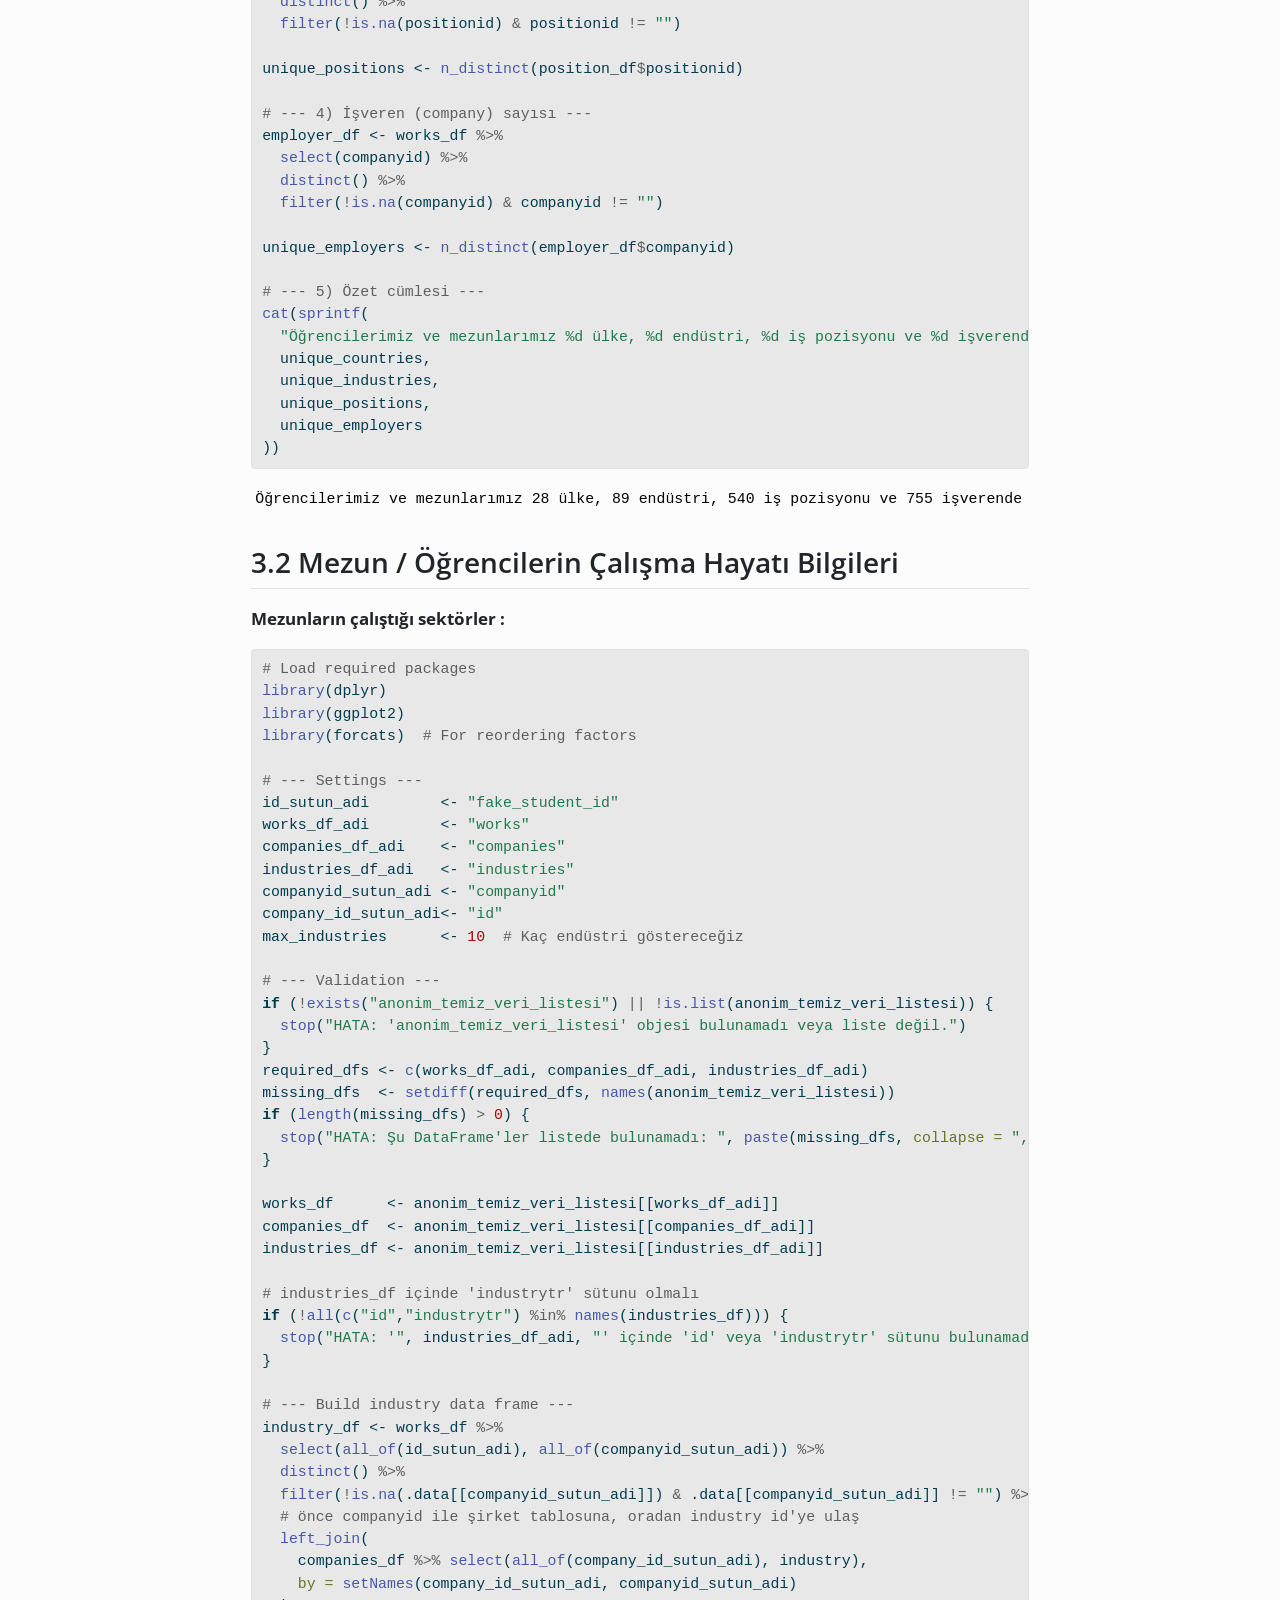
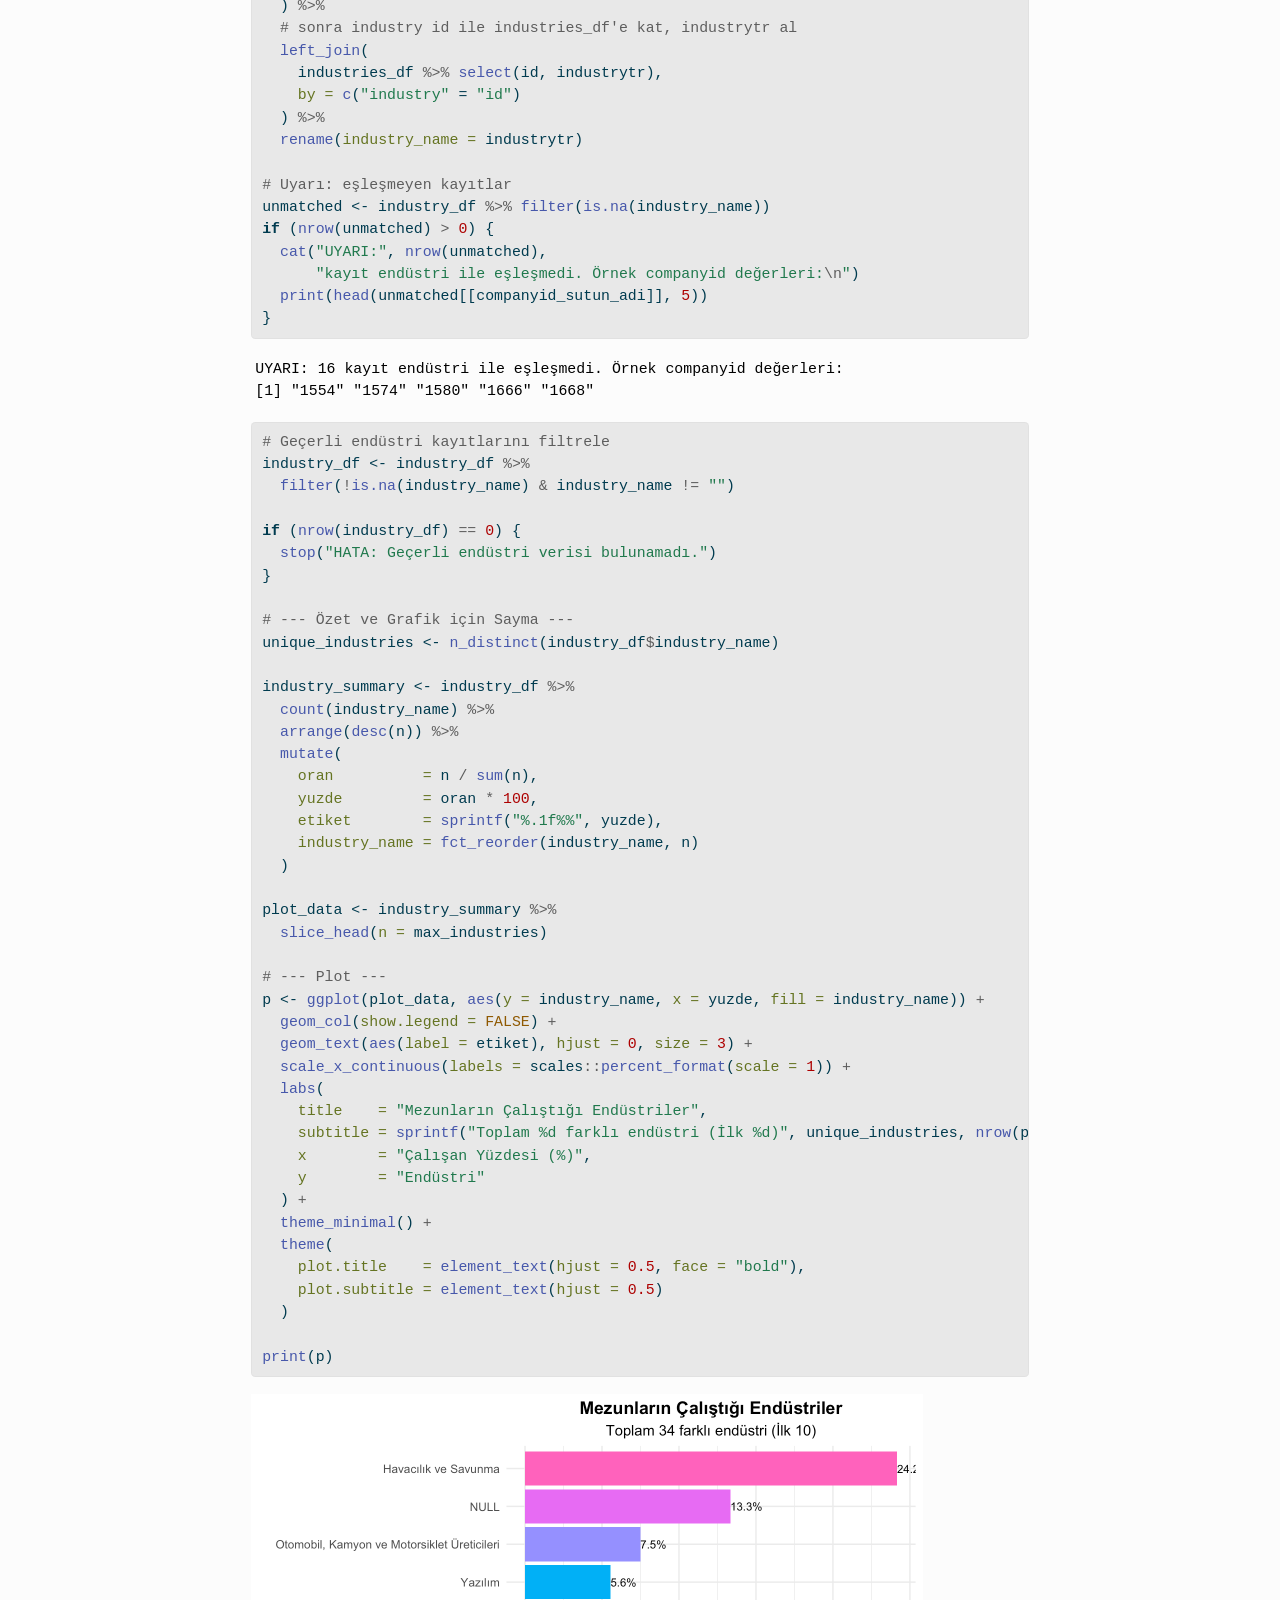
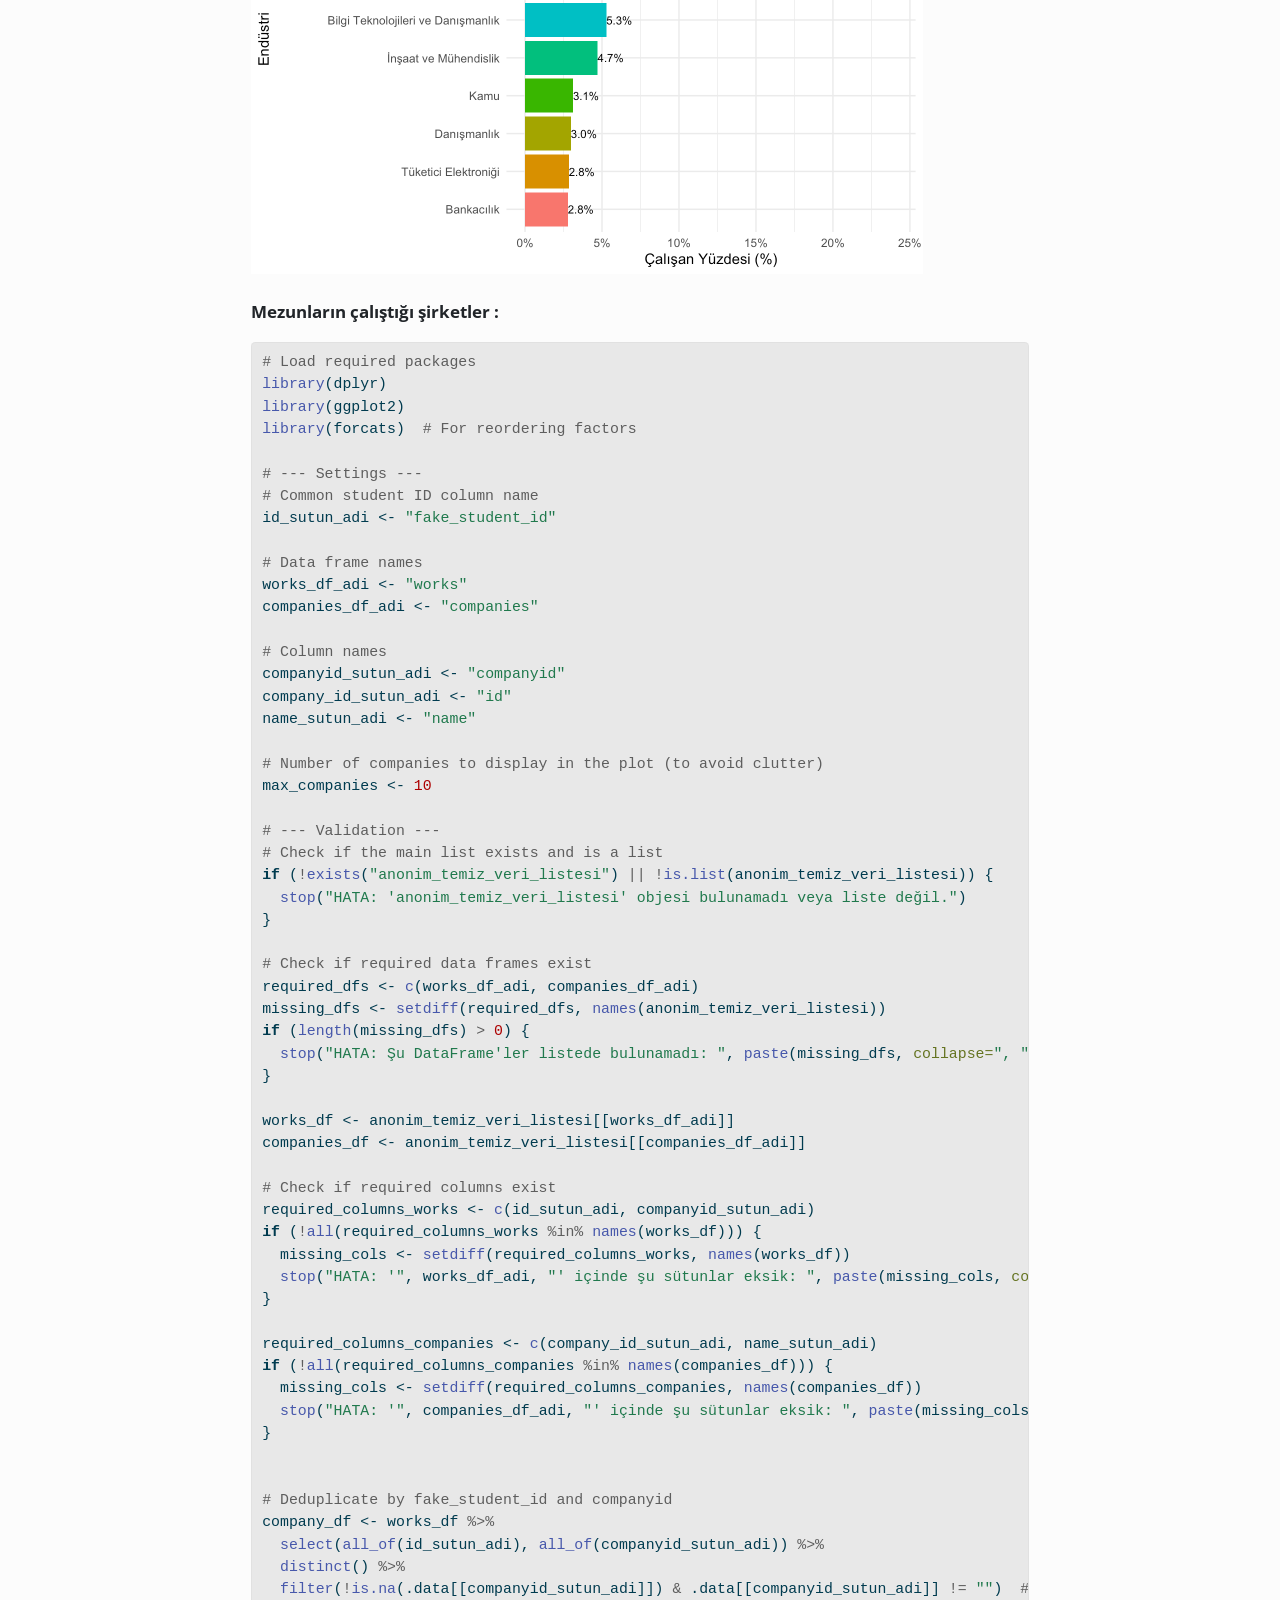
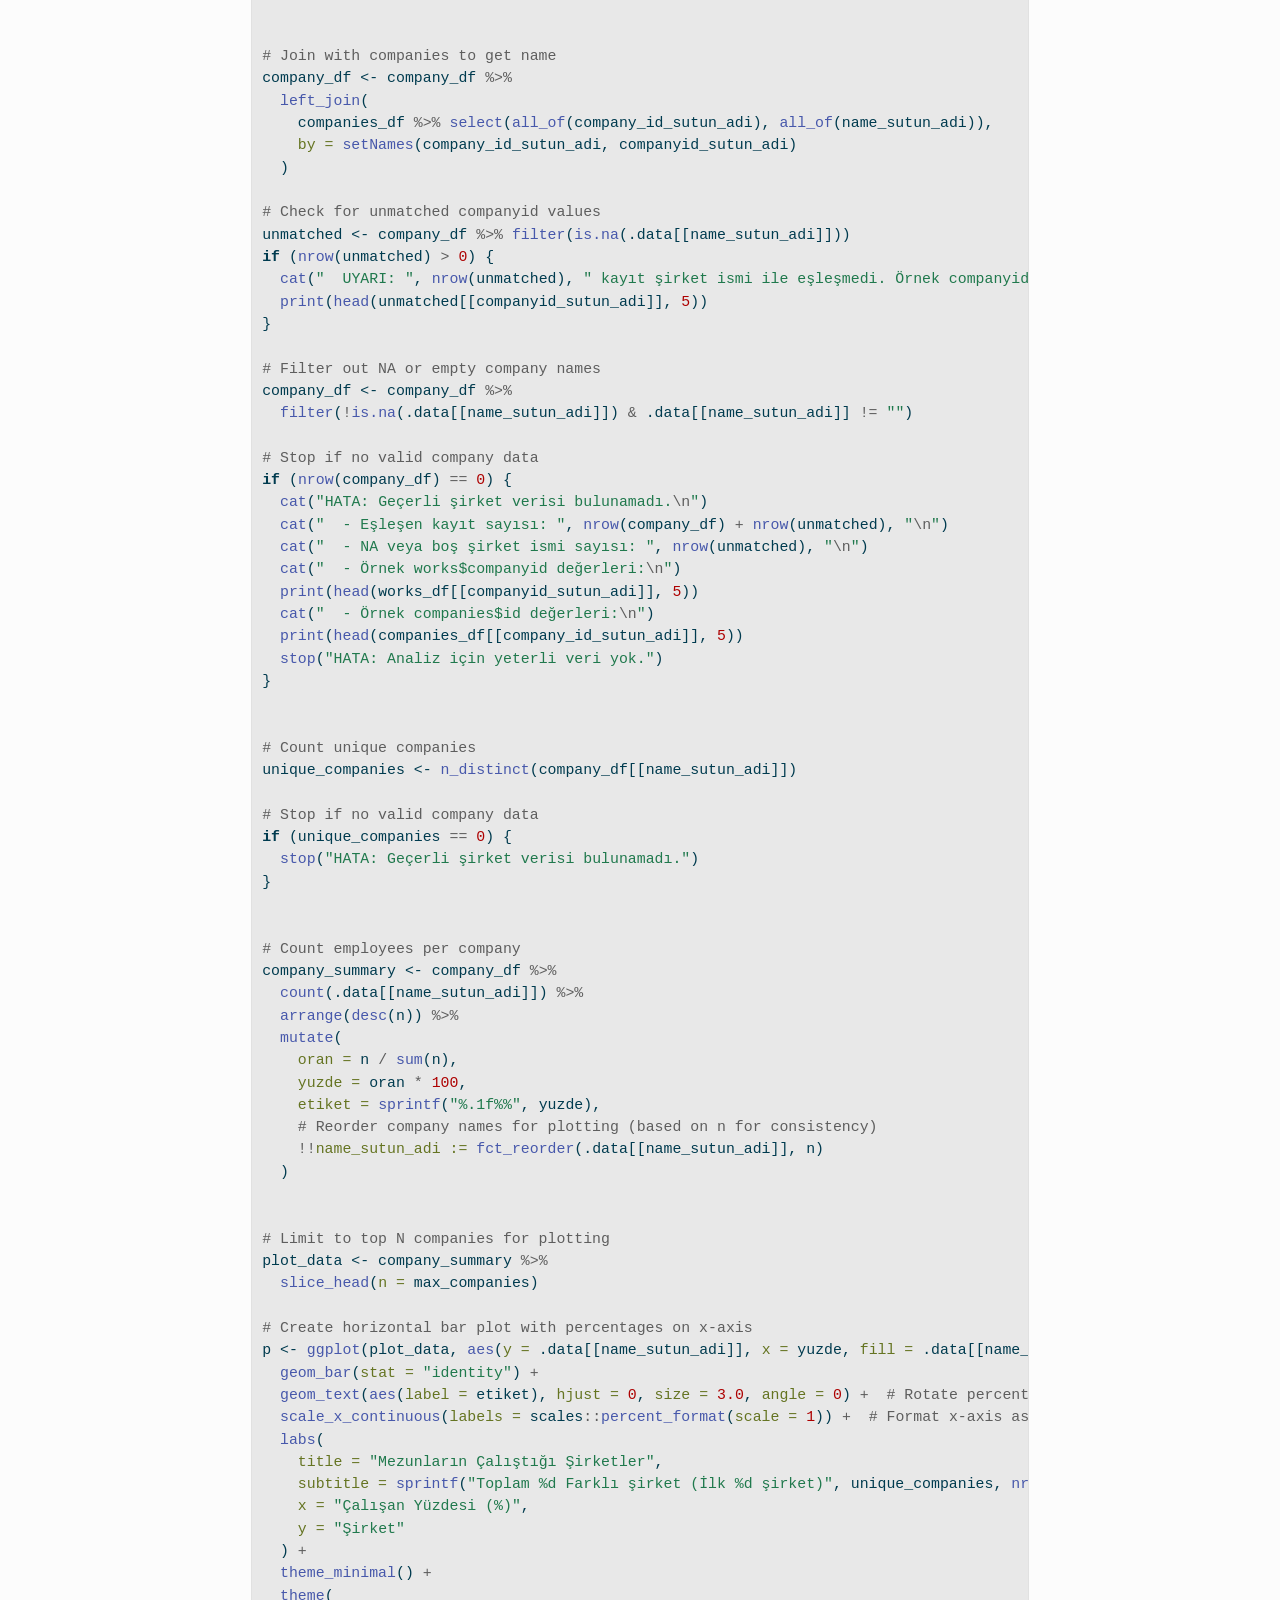
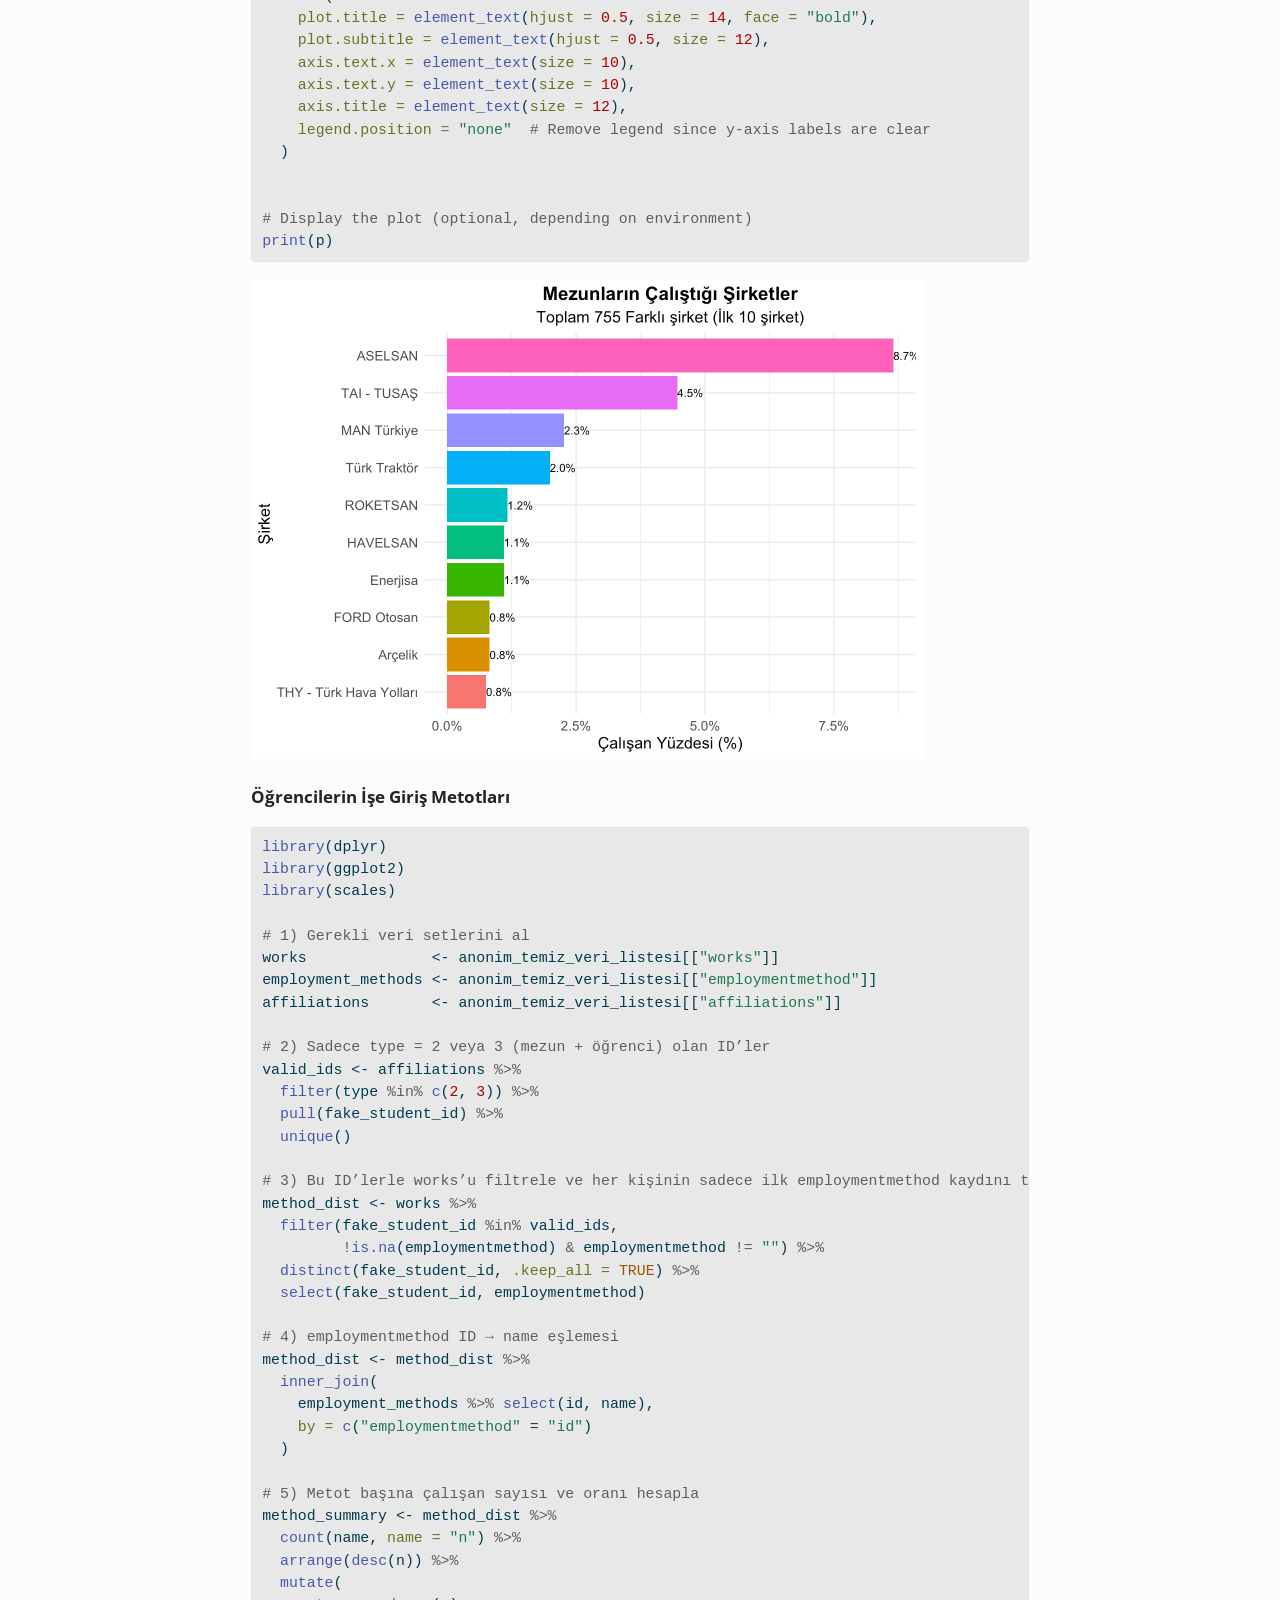
==== commit 057f518b: "proje proje ilk gönderim" ====
--- a/docs/project.html
+++ b/docs/project.html
@@ -7,7 +7,7 @@
 <meta name="viewport" content="width=device-width, initial-scale=1.0, user-scalable=yes">
 
 
-<title>Project X – [Student xxxx]’s Analytics Lab</title>
+<title>Hacettepe Üniversitesi Endüstri Mühendisliği Bölümü Gösterge Paneli – Çağrı Durmaz’s Analytics Lab</title>
 <style>
 code{white-space: pre-wrap;}
 span.smallcaps{font-variant: small-caps;}
@@ -19,6 +19,40 @@
   width: 0.8em;
   margin: 0 0.8em 0.2em -1em; /* quarto-specific, see https://github.com/quarto-dev/quarto-cli/issues/4556 */ 
   vertical-align: middle;
+}
+/* CSS for syntax highlighting */
+pre > code.sourceCode { white-space: pre; position: relative; }
+pre > code.sourceCode > span { line-height: 1.25; }
+pre > code.sourceCode > span:empty { height: 1.2em; }
+.sourceCode { overflow: visible; }
+code.sourceCode > span { color: inherit; text-decoration: inherit; }
+div.sourceCode { margin: 1em 0; }
+pre.sourceCode { margin: 0; }
+@media screen {
+div.sourceCode { overflow: auto; }
+}
+@media print {
+pre > code.sourceCode { white-space: pre-wrap; }
+pre > code.sourceCode > span { display: inline-block; text-indent: -5em; padding-left: 5em; }
+}
+pre.numberSource code
+  { counter-reset: source-line 0; }
+pre.numberSource code > span
+  { position: relative; left: -4em; counter-increment: source-line; }
+pre.numberSource code > span > a:first-child::before
+  { content: counter(source-line);
+    position: relative; left: -1em; text-align: right; vertical-align: baseline;
+    border: none; display: inline-block;
+    -webkit-touch-callout: none; -webkit-user-select: none;
+    -khtml-user-select: none; -moz-user-select: none;
+    -ms-user-select: none; user-select: none;
+    padding: 0 4px; width: 4em;
+  }
+pre.numberSource { margin-left: 3em;  padding-left: 4px; }
+div.sourceCode
+  {   }
+@media screen {
+pre > code.sourceCode > span > a:first-child::before { text-decoration: underline; }
 }
 </style>
 
@@ -81,7 +115,7 @@
       <div class="navbar-container container-fluid">
       <div class="navbar-brand-container mx-auto">
     <a class="navbar-brand" href="./index.html">
-    <span class="navbar-title">[Student xxxx]’s Analytics Lab</span>
+    <span class="navbar-title">Çağrı Durmaz’s Analytics Lab</span>
     </a>
   </div>
             <div id="quarto-search" class="" title="Search"></div>
@@ -120,9 +154,8 @@
 </ul>
           </div> <!-- /navcollapse -->
             <div class="quarto-navbar-tools tools-wide">
-    <a href="https://twitter.com" title="" class="quarto-navigation-tool px-1" aria-label=""><i class="bi bi-github"></i></a>
-    <a href="https://twitter.com" title="" class="quarto-navigation-tool px-1" aria-label=""><i class="bi bi-twitter"></i></a>
-    <a href="https://linkedin.com" title="" class="quarto-navigation-tool px-1" aria-label=""><i class="bi bi-linkedin"></i></a>
+    <a href="https://github.com/cagridurmaz" title="" class="quarto-navigation-tool px-1" aria-label=""><i class="bi bi-github"></i></a>
+    <a href="https://www.linkedin.com/in/durmazcagri/" title="" class="quarto-navigation-tool px-1" aria-label=""><i class="bi bi-linkedin"></i></a>
   <a href="" class="quarto-color-scheme-toggle quarto-navigation-tool  px-1" onclick="window.quartoToggleColorScheme(); return false;" title="Toggle dark mode"><i class="bi"></i></a>
 </div>
       </div> <!-- /container-fluid -->
@@ -136,20 +169,19 @@
     <h2 id="toc-title">On this page</h2>
    
   <ul>
-  <li><a href="#project-overview-and-scope" id="toc-project-overview-and-scope" class="nav-link active" data-scroll-target="#project-overview-and-scope">1. Project Overview and Scope</a></li>
-  <li><a href="#data" id="toc-data" class="nav-link" data-scroll-target="#data">2. Data</a>
+  <li><a href="#proje-genel-bakışı-ve-kapsamı" id="toc-proje-genel-bakışı-ve-kapsamı" class="nav-link active" data-scroll-target="#proje-genel-bakışı-ve-kapsamı">1. Proje Genel Bakışı ve Kapsamı</a></li>
+  <li><a href="#veri" id="toc-veri" class="nav-link" data-scroll-target="#veri">2. Veri</a>
   <ul class="collapse">
-  <li><a href="#data-source" id="toc-data-source" class="nav-link" data-scroll-target="#data-source">2.1 Data Source</a></li>
-  <li><a href="#general-information-about-data" id="toc-general-information-about-data" class="nav-link" data-scroll-target="#general-information-about-data">2.2 General Information About Data</a></li>
-  <li><a href="#reason-of-choice" id="toc-reason-of-choice" class="nav-link" data-scroll-target="#reason-of-choice">2.3 Reason of Choice</a></li>
-  <li><a href="#preprocessing" id="toc-preprocessing" class="nav-link" data-scroll-target="#preprocessing">2.4 Preprocessing</a></li>
+  <li><a href="#veri-kaynağı" id="toc-veri-kaynağı" class="nav-link" data-scroll-target="#veri-kaynağı">2.1 Veri Kaynağı</a></li>
+  <li><a href="#veri-ile-ilgili-genel-bilgiler" id="toc-veri-ile-ilgili-genel-bilgiler" class="nav-link" data-scroll-target="#veri-ile-ilgili-genel-bilgiler">2.2 Veri ile İlgili Genel Bilgiler</a></li>
+  <li><a href="#proje-seçim-sebebi" id="toc-proje-seçim-sebebi" class="nav-link" data-scroll-target="#proje-seçim-sebebi">2.3 Proje Seçim Sebebi</a></li>
+  <li><a href="#ön-işleme-adımları" id="toc-ön-işleme-adımları" class="nav-link" data-scroll-target="#ön-işleme-adımları">2.4 Ön İşleme Adımları</a></li>
   </ul></li>
-  <li><a href="#analysis" id="toc-analysis" class="nav-link" data-scroll-target="#analysis">3. Analysis</a>
+  <li><a href="#analizler" id="toc-analizler" class="nav-link" data-scroll-target="#analizler">3. Analizler</a>
   <ul class="collapse">
-  <li><a href="#exploratory-data-analysis" id="toc-exploratory-data-analysis" class="nav-link" data-scroll-target="#exploratory-data-analysis">3.1 Exploratory Data Analysis</a></li>
-  <li><a href="#trend-analysis" id="toc-trend-analysis" class="nav-link" data-scroll-target="#trend-analysis">3.2 Trend Analysis</a></li>
-  <li><a href="#model-fitting" id="toc-model-fitting" class="nav-link" data-scroll-target="#model-fitting">3.3 Model Fitting</a></li>
-  <li><a href="#results" id="toc-results" class="nav-link" data-scroll-target="#results">3.4 Results</a></li>
+  <li><a href="#mezun-öğrencilere-ilişkin-genel-bilgiler" id="toc-mezun-öğrencilere-ilişkin-genel-bilgiler" class="nav-link" data-scroll-target="#mezun-öğrencilere-ilişkin-genel-bilgiler">3.1 Mezun / Öğrencilere İlişkin Genel Bilgiler</a></li>
+  <li><a href="#mezun-öğrencilerin-çalışma-hayatı-bilgileri" id="toc-mezun-öğrencilerin-çalışma-hayatı-bilgileri" class="nav-link" data-scroll-target="#mezun-öğrencilerin-çalışma-hayatı-bilgileri">3.2 Mezun / Öğrencilerin Çalışma Hayatı Bilgileri</a></li>
+  <li><a href="#mezun-öğrencilerin-erasmus-programı-bilgileri" id="toc-mezun-öğrencilerin-erasmus-programı-bilgileri" class="nav-link" data-scroll-target="#mezun-öğrencilerin-erasmus-programı-bilgileri">3.3 Mezun / Öğrencilerin Erasmus Programı Bilgileri</a></li>
   </ul></li>
   <li><a href="#results-and-key-takeaways" id="toc-results-and-key-takeaways" class="nav-link" data-scroll-target="#results-and-key-takeaways">4. Results and Key Takeaways</a></li>
   </ul>
@@ -164,7 +196,7 @@
 
 <header id="title-block-header" class="quarto-title-block default">
 <div class="quarto-title">
-<h1 class="title">Project X</h1>
+<h1 class="title">Hacettepe Üniversitesi Endüstri Mühendisliği Bölümü Gösterge Paneli</h1>
 </div>
 
 
@@ -184,48 +216,897 @@
 <p>Welcome to my/our project page.</p>
 <p>Keep an eye on this space to stay updated with my project activities.</p>
 <p>(The titles below are provided as examples; please feel free to adjust them as necessary.)</p>
-<section id="project-overview-and-scope" class="level1">
-<h1>1. Project Overview and Scope</h1>
-<p>xxxxxx</p>
+<section id="proje-genel-bakışı-ve-kapsamı" class="level1">
+<h1>1. Proje Genel Bakışı ve Kapsamı</h1>
+<p>Bu projede, Hacettepe Üniversitesi Endüstri Mühendisliği bölümü mezun lisans öğrencilerinin kariyer bilgileri incelenerek, mezunların işe başlama süreçleri ve kariyer tercihleri hakkında analizler gerçekleştirilmiştir. Mezunların istihdam edildiği şirketler, bu şirketlerde görev aldıkları pozisyonları, not oratalamaları dağılımları, Erasmus tercihleri ve işe başlama süreleri gibi bilgiler detaylı şekilde analiz edilerek, bu analizler tekrar edilebilir Quarto raporları olarak gösterge paneli oluşturulmasında kullanılmştır.</p>
 </section>
-<section id="data" class="level1">
-<h1>2. Data</h1>
-<p>xxxxxx</p>
-<section id="data-source" class="level2">
-<h2 class="anchored" data-anchor-id="data-source">2.1 Data Source</h2>
-<p>xxxxxx</p>
+<section id="veri" class="level1">
+<h1>2. Veri</h1>
+<section id="veri-kaynağı" class="level2">
+<h2 class="anchored" data-anchor-id="veri-kaynağı">2.1 Veri Kaynağı</h2>
+<p>Veri seti, üniversitenin mezun bilgi sisteminden anonim olarak temin edilmiştir.&nbsp;</p>
 </section>
-<section id="general-information-about-data" class="level2">
-<h2 class="anchored" data-anchor-id="general-information-about-data">2.2 General Information About Data</h2>
-<p>xxxxxx</p>
+<section id="veri-ile-ilgili-genel-bilgiler" class="level2">
+<h2 class="anchored" data-anchor-id="veri-ile-ilgili-genel-bilgiler">2.2 Veri ile İlgili Genel Bilgiler</h2>
+<p>Veri kümesi, Hacettepe Üniversitesi Endüstri Mühendisliği bölümünden mezun yaklaşık 800 lisans öğrencisine ait şu bilgileri içermektedir:&nbsp;</p>
+<p>▪ GPA (Sayısal): Mezuniyet not ortalaması&nbsp;</p>
+<p>▪ Mezun olunan lise türü (Kategorik): Fen, Anadolu, özel lise vs.&nbsp;</p>
+<p>▪ Erasmus+ katılım durumu (Kategorik): Evet/Hayır&nbsp;</p>
+<p>▪ İşe başlama süresi (Sayısal): Mezuniyetten sonraki süre (ay olarak)&nbsp;</p>
+<p>▪ Çalışılan şirket (Kategorik)&nbsp;</p>
+<p>▪ İş pozisyonu (Kategorik)&nbsp;</p>
+<p>▪ Cinsiyet (Kategorik)&nbsp;</p>
 </section>
-<section id="reason-of-choice" class="level2">
-<h2 class="anchored" data-anchor-id="reason-of-choice">2.3 Reason of Choice</h2>
-<p>xxxxxx</p>
+<section id="proje-seçim-sebebi" class="level2">
+<h2 class="anchored" data-anchor-id="proje-seçim-sebebi">2.3 Proje Seçim Sebebi</h2>
+<p>Bu proje, mezunların iş hayatına giriş süreçlerini anlamak, iş bulma süreleri ve tercih ettikleri kariyer yollarını değerlendirmek için seçilmiştir. Hacettepe Üniversitesi Endüstri Mühendisliği bölümü özelindeki mezun profilini anlamak, bölümü tercih edecek adaylara öngörüler sunmak ve gelecekteki mezunlara kariyer danışmanlığı sağlamak projenin temel amacıdır.&nbsp;</p>
 </section>
-<section id="preprocessing" class="level2">
-<h2 class="anchored" data-anchor-id="preprocessing">2.4 Preprocessing</h2>
-<p>xxxxxx</p>
+<section id="ön-işleme-adımları" class="level2">
+<h2 class="anchored" data-anchor-id="ön-işleme-adımları">2.4 Ön İşleme Adımları</h2>
+<p>Bu aşamada veri analizi öncesi gerçekleştirilen ön işleme adımları açıklanmıştır.</p>
+<ul>
+<li>Gerekli kütüphanelerin yüklenmesi</li>
+</ul>
+<div class="cell">
+<div class="sourceCode cell-code" id="cb1"><pre class="sourceCode r code-with-copy"><code class="sourceCode r"><span id="cb1-1"><a href="#cb1-1" aria-hidden="true" tabindex="-1"></a><span class="fu">library</span>(dplyr)</span></code><button title="Copy to Clipboard" class="code-copy-button"><i class="bi"></i></button></pre></div>
+<div class="cell-output cell-output-stderr">
+<pre><code>
+Attaching package: 'dplyr'</code></pre>
+</div>
+<div class="cell-output cell-output-stderr">
+<pre><code>The following objects are masked from 'package:stats':
+
+    filter, lag</code></pre>
+</div>
+<div class="cell-output cell-output-stderr">
+<pre><code>The following objects are masked from 'package:base':
+
+    intersect, setdiff, setequal, union</code></pre>
+</div>
+<div class="sourceCode cell-code" id="cb5"><pre class="sourceCode r code-with-copy"><code class="sourceCode r"><span id="cb5-1"><a href="#cb5-1" aria-hidden="true" tabindex="-1"></a><span class="fu">library</span>(ggplot2)</span></code><button title="Copy to Clipboard" class="code-copy-button"><i class="bi"></i></button></pre></div>
+</div>
+<ul>
+<li>Öncesinde kod ile hazırlanan standartlaştırılmış rds dosyasının okunması : Bu kod ile farklı tablolarda yer alan sütun isimleri standartlaştırılmış, ihtiyaç dışı kolon ve csv dosyaları silinmiştir.</li>
+</ul>
+<div class="cell">
+<div class="sourceCode cell-code" id="cb6"><pre class="sourceCode r code-with-copy"><code class="sourceCode r"><span id="cb6-1"><a href="#cb6-1" aria-hidden="true" tabindex="-1"></a>anonim_temiz_veri_listesi <span class="ot">&lt;-</span> <span class="fu">readRDS</span>(<span class="st">"/Users/cagridurmaz/Documents/GitHub/emu660-spring2025-cagridurmaz/islenmis_veri/anonim_temiz_veri_listesi.rds"</span>)</span></code><button title="Copy to Clipboard" class="code-copy-button"><i class="bi"></i></button></pre></div>
+</div>
 </section>
 </section>
-<section id="analysis" class="level1">
-<h1>3. Analysis</h1>
-<p>xxxxxx</p>
-<section id="exploratory-data-analysis" class="level2">
-<h2 class="anchored" data-anchor-id="exploratory-data-analysis">3.1 Exploratory Data Analysis</h2>
-<p>xxxxxx</p>
+<section id="analizler" class="level1">
+<h1>3. Analizler</h1>
+<section id="mezun-öğrencilere-ilişkin-genel-bilgiler" class="level2">
+<h2 class="anchored" data-anchor-id="mezun-öğrencilere-ilişkin-genel-bilgiler">3.1 Mezun / Öğrencilere İlişkin Genel Bilgiler</h2>
+<div class="cell">
+<div class="sourceCode cell-code" id="cb7"><pre class="sourceCode r code-with-copy"><code class="sourceCode r"><span id="cb7-1"><a href="#cb7-1" aria-hidden="true" tabindex="-1"></a><span class="co"># --- Settings ---</span></span>
+<span id="cb7-2"><a href="#cb7-2" aria-hidden="true" tabindex="-1"></a><span class="co"># Common student ID column name</span></span>
+<span id="cb7-3"><a href="#cb7-3" aria-hidden="true" tabindex="-1"></a>id_sutun_adi <span class="ot">&lt;-</span> <span class="st">"fake_student_id"</span></span>
+<span id="cb7-4"><a href="#cb7-4" aria-hidden="true" tabindex="-1"></a></span>
+<span id="cb7-5"><a href="#cb7-5" aria-hidden="true" tabindex="-1"></a><span class="co"># Data frame names</span></span>
+<span id="cb7-6"><a href="#cb7-6" aria-hidden="true" tabindex="-1"></a>affiliations_df_adi <span class="ot">&lt;-</span> <span class="st">"affiliations"</span></span>
+<span id="cb7-7"><a href="#cb7-7" aria-hidden="true" tabindex="-1"></a>users_df_adi <span class="ot">&lt;-</span> <span class="st">"users"</span></span>
+<span id="cb7-8"><a href="#cb7-8" aria-hidden="true" tabindex="-1"></a></span>
+<span id="cb7-9"><a href="#cb7-9" aria-hidden="true" tabindex="-1"></a><span class="co"># Filter criteria for affiliations</span></span>
+<span id="cb7-10"><a href="#cb7-10" aria-hidden="true" tabindex="-1"></a>target_type <span class="ot">&lt;-</span> <span class="dv">2</span>  <span class="co"># Change to "2" if type is a string</span></span>
+<span id="cb7-11"><a href="#cb7-11" aria-hidden="true" tabindex="-1"></a></span>
+<span id="cb7-12"><a href="#cb7-12" aria-hidden="true" tabindex="-1"></a><span class="co"># Gender column in users</span></span>
+<span id="cb7-13"><a href="#cb7-13" aria-hidden="true" tabindex="-1"></a>gender_sutun_adi <span class="ot">&lt;-</span> <span class="st">"gender"</span></span>
+<span id="cb7-14"><a href="#cb7-14" aria-hidden="true" tabindex="-1"></a></span>
+<span id="cb7-15"><a href="#cb7-15" aria-hidden="true" tabindex="-1"></a><span class="co"># --- Validation ---</span></span>
+<span id="cb7-16"><a href="#cb7-16" aria-hidden="true" tabindex="-1"></a><span class="co"># Check if the main list exists and is a list</span></span>
+<span id="cb7-17"><a href="#cb7-17" aria-hidden="true" tabindex="-1"></a><span class="cf">if</span> (<span class="sc">!</span><span class="fu">exists</span>(<span class="st">"anonim_temiz_veri_listesi"</span>) <span class="sc">||</span> <span class="sc">!</span><span class="fu">is.list</span>(anonim_temiz_veri_listesi)) {</span>
+<span id="cb7-18"><a href="#cb7-18" aria-hidden="true" tabindex="-1"></a>  <span class="fu">stop</span>(<span class="st">"HATA: 'anonim_temiz_veri_listesi' objesi bulunamadı veya liste değil."</span>)</span>
+<span id="cb7-19"><a href="#cb7-19" aria-hidden="true" tabindex="-1"></a>}</span>
+<span id="cb7-20"><a href="#cb7-20" aria-hidden="true" tabindex="-1"></a></span>
+<span id="cb7-21"><a href="#cb7-21" aria-hidden="true" tabindex="-1"></a><span class="co"># Check if required data frames exist</span></span>
+<span id="cb7-22"><a href="#cb7-22" aria-hidden="true" tabindex="-1"></a>required_dfs <span class="ot">&lt;-</span> <span class="fu">c</span>(affiliations_df_adi, users_df_adi)</span>
+<span id="cb7-23"><a href="#cb7-23" aria-hidden="true" tabindex="-1"></a>missing_dfs <span class="ot">&lt;-</span> <span class="fu">setdiff</span>(required_dfs, <span class="fu">names</span>(anonim_temiz_veri_listesi))</span>
+<span id="cb7-24"><a href="#cb7-24" aria-hidden="true" tabindex="-1"></a><span class="cf">if</span> (<span class="fu">length</span>(missing_dfs) <span class="sc">&gt;</span> <span class="dv">0</span>) {</span>
+<span id="cb7-25"><a href="#cb7-25" aria-hidden="true" tabindex="-1"></a>  <span class="fu">stop</span>(<span class="st">"HATA: Şu DataFrame'ler listede bulunamadı: "</span>, <span class="fu">paste</span>(missing_dfs, <span class="at">collapse=</span><span class="st">", "</span>))</span>
+<span id="cb7-26"><a href="#cb7-26" aria-hidden="true" tabindex="-1"></a>}</span>
+<span id="cb7-27"><a href="#cb7-27" aria-hidden="true" tabindex="-1"></a></span>
+<span id="cb7-28"><a href="#cb7-28" aria-hidden="true" tabindex="-1"></a>affiliations_df <span class="ot">&lt;-</span> anonim_temiz_veri_listesi[[affiliations_df_adi]]</span>
+<span id="cb7-29"><a href="#cb7-29" aria-hidden="true" tabindex="-1"></a>users_df <span class="ot">&lt;-</span> anonim_temiz_veri_listesi[[users_df_adi]]</span>
+<span id="cb7-30"><a href="#cb7-30" aria-hidden="true" tabindex="-1"></a></span>
+<span id="cb7-31"><a href="#cb7-31" aria-hidden="true" tabindex="-1"></a><span class="co"># Check if required columns exist</span></span>
+<span id="cb7-32"><a href="#cb7-32" aria-hidden="true" tabindex="-1"></a><span class="cf">if</span> (<span class="sc">!</span><span class="fu">all</span>(<span class="fu">c</span>(id_sutun_adi, <span class="st">"type"</span>) <span class="sc">%in%</span> <span class="fu">names</span>(affiliations_df))) {</span>
+<span id="cb7-33"><a href="#cb7-33" aria-hidden="true" tabindex="-1"></a>  <span class="fu">stop</span>(<span class="st">"HATA: '"</span>, affiliations_df_adi, <span class="st">"' içinde '"</span>, id_sutun_adi, <span class="st">"' veya 'type' sütunları eksik."</span>)</span>
+<span id="cb7-34"><a href="#cb7-34" aria-hidden="true" tabindex="-1"></a>}</span>
+<span id="cb7-35"><a href="#cb7-35" aria-hidden="true" tabindex="-1"></a><span class="cf">if</span> (<span class="sc">!</span><span class="fu">all</span>(<span class="fu">c</span>(id_sutun_adi, gender_sutun_adi) <span class="sc">%in%</span> <span class="fu">names</span>(users_df))) {</span>
+<span id="cb7-36"><a href="#cb7-36" aria-hidden="true" tabindex="-1"></a>  <span class="fu">stop</span>(<span class="st">"HATA: '"</span>, users_df_adi, <span class="st">"' içinde '"</span>, id_sutun_adi, <span class="st">"' veya '"</span>, gender_sutun_adi, <span class="st">"' sütunları eksik."</span>)</span>
+<span id="cb7-37"><a href="#cb7-37" aria-hidden="true" tabindex="-1"></a>}</span>
+<span id="cb7-38"><a href="#cb7-38" aria-hidden="true" tabindex="-1"></a></span>
+<span id="cb7-39"><a href="#cb7-39" aria-hidden="true" tabindex="-1"></a></span>
+<span id="cb7-40"><a href="#cb7-40" aria-hidden="true" tabindex="-1"></a><span class="co"># Filter affiliations and get unique student IDs</span></span>
+<span id="cb7-41"><a href="#cb7-41" aria-hidden="true" tabindex="-1"></a>filtrelenmis_idler_df <span class="ot">&lt;-</span> affiliations_df <span class="sc">%&gt;%</span></span>
+<span id="cb7-42"><a href="#cb7-42" aria-hidden="true" tabindex="-1"></a>  <span class="fu">filter</span>(type <span class="sc">==</span> target_type) <span class="sc">%&gt;%</span></span>
+<span id="cb7-43"><a href="#cb7-43" aria-hidden="true" tabindex="-1"></a>  <span class="fu">select</span>(<span class="fu">all_of</span>(id_sutun_adi)) <span class="sc">%&gt;%</span></span>
+<span id="cb7-44"><a href="#cb7-44" aria-hidden="true" tabindex="-1"></a>  <span class="fu">distinct</span>()</span>
+<span id="cb7-45"><a href="#cb7-45" aria-hidden="true" tabindex="-1"></a></span>
+<span id="cb7-46"><a href="#cb7-46" aria-hidden="true" tabindex="-1"></a>filtrelenmis_ogrenci_idler <span class="ot">&lt;-</span> filtrelenmis_idler_df[[id_sutun_adi]]</span>
+<span id="cb7-47"><a href="#cb7-47" aria-hidden="true" tabindex="-1"></a></span>
+<span id="cb7-48"><a href="#cb7-48" aria-hidden="true" tabindex="-1"></a><span class="fu">cat</span>(<span class="st">"  &gt;"</span>, <span class="fu">length</span>(filtrelenmis_ogrenci_idler), <span class="st">"adet mezun öğrenci bulundu.</span><span class="sc">\n</span><span class="st">"</span>)</span></code><button title="Copy to Clipboard" class="code-copy-button"><i class="bi"></i></button></pre></div>
+<div class="cell-output cell-output-stdout">
+<pre><code>  &gt; 743 adet mezun öğrenci bulundu.</code></pre>
+</div>
+<div class="sourceCode cell-code" id="cb9"><pre class="sourceCode r code-with-copy"><code class="sourceCode r"><span id="cb9-1"><a href="#cb9-1" aria-hidden="true" tabindex="-1"></a><span class="co"># Stop if no students are found</span></span>
+<span id="cb9-2"><a href="#cb9-2" aria-hidden="true" tabindex="-1"></a><span class="cf">if</span> (<span class="fu">length</span>(filtrelenmis_ogrenci_idler) <span class="sc">==</span> <span class="dv">0</span>) {</span>
+<span id="cb9-3"><a href="#cb9-3" aria-hidden="true" tabindex="-1"></a>  <span class="fu">stop</span>(<span class="st">"HATA: 'type' = 2 koşuluna uyan öğrenci bulunamadı."</span>)</span>
+<span id="cb9-4"><a href="#cb9-4" aria-hidden="true" tabindex="-1"></a>}</span>
+<span id="cb9-5"><a href="#cb9-5" aria-hidden="true" tabindex="-1"></a></span>
+<span id="cb9-6"><a href="#cb9-6" aria-hidden="true" tabindex="-1"></a></span>
+<span id="cb9-7"><a href="#cb9-7" aria-hidden="true" tabindex="-1"></a><span class="co"># Filter users to get gender for matching student IDs</span></span>
+<span id="cb9-8"><a href="#cb9-8" aria-hidden="true" tabindex="-1"></a>gender_df <span class="ot">&lt;-</span> users_df <span class="sc">%&gt;%</span></span>
+<span id="cb9-9"><a href="#cb9-9" aria-hidden="true" tabindex="-1"></a>  <span class="fu">filter</span>(.data[[id_sutun_adi]] <span class="sc">%in%</span> filtrelenmis_ogrenci_idler) <span class="sc">%&gt;%</span></span>
+<span id="cb9-10"><a href="#cb9-10" aria-hidden="true" tabindex="-1"></a>  <span class="fu">select</span>(<span class="fu">all_of</span>(id_sutun_adi), <span class="fu">all_of</span>(gender_sutun_adi))</span>
+<span id="cb9-11"><a href="#cb9-11" aria-hidden="true" tabindex="-1"></a></span>
+<span id="cb9-12"><a href="#cb9-12" aria-hidden="true" tabindex="-1"></a><span class="co"># Check if any gender data was found</span></span>
+<span id="cb9-13"><a href="#cb9-13" aria-hidden="true" tabindex="-1"></a><span class="cf">if</span> (<span class="fu">nrow</span>(gender_df) <span class="sc">==</span> <span class="dv">0</span>) {</span>
+<span id="cb9-14"><a href="#cb9-14" aria-hidden="true" tabindex="-1"></a>  <span class="fu">stop</span>(<span class="st">"HATA: Filtrelenmiş öğrenci ID'leri için cinsiyet verisi bulunamadı."</span>)</span>
+<span id="cb9-15"><a href="#cb9-15" aria-hidden="true" tabindex="-1"></a>}</span>
+<span id="cb9-16"><a href="#cb9-16" aria-hidden="true" tabindex="-1"></a></span>
+<span id="cb9-17"><a href="#cb9-17" aria-hidden="true" tabindex="-1"></a></span>
+<span id="cb9-18"><a href="#cb9-18" aria-hidden="true" tabindex="-1"></a><span class="co"># Summarize gender counts and proportions</span></span>
+<span id="cb9-19"><a href="#cb9-19" aria-hidden="true" tabindex="-1"></a>gender_summary <span class="ot">&lt;-</span> gender_df <span class="sc">%&gt;%</span></span>
+<span id="cb9-20"><a href="#cb9-20" aria-hidden="true" tabindex="-1"></a>  <span class="fu">count</span>(.data[[gender_sutun_adi]]) <span class="sc">%&gt;%</span></span>
+<span id="cb9-21"><a href="#cb9-21" aria-hidden="true" tabindex="-1"></a>  <span class="fu">mutate</span>(</span>
+<span id="cb9-22"><a href="#cb9-22" aria-hidden="true" tabindex="-1"></a>    <span class="at">oran =</span> n <span class="sc">/</span> <span class="fu">sum</span>(n),</span>
+<span id="cb9-23"><a href="#cb9-23" aria-hidden="true" tabindex="-1"></a>    <span class="at">yuzde =</span> oran <span class="sc">*</span> <span class="dv">100</span>,</span>
+<span id="cb9-24"><a href="#cb9-24" aria-hidden="true" tabindex="-1"></a>    <span class="at">etiket =</span> <span class="fu">sprintf</span>(<span class="st">"%.1f%%"</span>, yuzde)</span>
+<span id="cb9-25"><a href="#cb9-25" aria-hidden="true" tabindex="-1"></a>  )</span>
+<span id="cb9-26"><a href="#cb9-26" aria-hidden="true" tabindex="-1"></a></span>
+<span id="cb9-27"><a href="#cb9-27" aria-hidden="true" tabindex="-1"></a><span class="co"># Rename gender column for clarity</span></span>
+<span id="cb9-28"><a href="#cb9-28" aria-hidden="true" tabindex="-1"></a><span class="fu">colnames</span>(gender_summary)[<span class="dv">1</span>] <span class="ot">&lt;-</span> <span class="st">"Cinsiyet"</span></span>
+<span id="cb9-29"><a href="#cb9-29" aria-hidden="true" tabindex="-1"></a></span>
+<span id="cb9-30"><a href="#cb9-30" aria-hidden="true" tabindex="-1"></a><span class="co"># Map gender values to Turkish (adjust if gender values differ)</span></span>
+<span id="cb9-31"><a href="#cb9-31" aria-hidden="true" tabindex="-1"></a>gender_summary <span class="ot">&lt;-</span> gender_summary <span class="sc">%&gt;%</span></span>
+<span id="cb9-32"><a href="#cb9-32" aria-hidden="true" tabindex="-1"></a>  <span class="fu">mutate</span>(<span class="at">Cinsiyet =</span> <span class="fu">case_when</span>(</span>
+<span id="cb9-33"><a href="#cb9-33" aria-hidden="true" tabindex="-1"></a>    Cinsiyet <span class="sc">==</span> <span class="st">"female"</span> <span class="sc">~</span> <span class="st">"Kadın"</span>,</span>
+<span id="cb9-34"><a href="#cb9-34" aria-hidden="true" tabindex="-1"></a>    Cinsiyet <span class="sc">==</span> <span class="st">"male"</span> <span class="sc">~</span> <span class="st">"Erkek"</span>,</span>
+<span id="cb9-35"><a href="#cb9-35" aria-hidden="true" tabindex="-1"></a>    <span class="cn">TRUE</span> <span class="sc">~</span> <span class="fu">as.character</span>(Cinsiyet)  <span class="co"># Keep other values as is</span></span>
+<span id="cb9-36"><a href="#cb9-36" aria-hidden="true" tabindex="-1"></a>  ))</span>
+<span id="cb9-37"><a href="#cb9-37" aria-hidden="true" tabindex="-1"></a></span>
+<span id="cb9-38"><a href="#cb9-38" aria-hidden="true" tabindex="-1"></a></span>
+<span id="cb9-39"><a href="#cb9-39" aria-hidden="true" tabindex="-1"></a></span>
+<span id="cb9-40"><a href="#cb9-40" aria-hidden="true" tabindex="-1"></a><span class="co"># Create bar plot</span></span>
+<span id="cb9-41"><a href="#cb9-41" aria-hidden="true" tabindex="-1"></a>p <span class="ot">&lt;-</span> <span class="fu">ggplot</span>(gender_summary, <span class="fu">aes</span>(<span class="at">x =</span> Cinsiyet, <span class="at">y =</span> oran, <span class="at">fill =</span> Cinsiyet)) <span class="sc">+</span></span>
+<span id="cb9-42"><a href="#cb9-42" aria-hidden="true" tabindex="-1"></a>  <span class="fu">geom_bar</span>(<span class="at">stat =</span> <span class="st">"identity"</span>) <span class="sc">+</span></span>
+<span id="cb9-43"><a href="#cb9-43" aria-hidden="true" tabindex="-1"></a>  <span class="fu">geom_text</span>(<span class="fu">aes</span>(<span class="at">label =</span> etiket), <span class="at">vjust =</span> <span class="sc">-</span><span class="fl">0.5</span>, <span class="at">size =</span> <span class="dv">4</span>) <span class="sc">+</span></span>
+<span id="cb9-44"><a href="#cb9-44" aria-hidden="true" tabindex="-1"></a>  <span class="fu">scale_y_continuous</span>(<span class="at">labels =</span> scales<span class="sc">::</span>percent, <span class="at">limits =</span> <span class="fu">c</span>(<span class="dv">0</span>, <span class="dv">1</span>)) <span class="sc">+</span></span>
+<span id="cb9-45"><a href="#cb9-45" aria-hidden="true" tabindex="-1"></a>  <span class="fu">labs</span>(</span>
+<span id="cb9-46"><a href="#cb9-46" aria-hidden="true" tabindex="-1"></a>    <span class="at">title =</span> <span class="st">"Mezunların Cinsiyet Dağılımı"</span>,</span>
+<span id="cb9-47"><a href="#cb9-47" aria-hidden="true" tabindex="-1"></a>    <span class="at">x =</span> <span class="st">"Cinsiyet"</span>,</span>
+<span id="cb9-48"><a href="#cb9-48" aria-hidden="true" tabindex="-1"></a>    <span class="at">y =</span> <span class="st">"Oran"</span></span>
+<span id="cb9-49"><a href="#cb9-49" aria-hidden="true" tabindex="-1"></a>  ) <span class="sc">+</span></span>
+<span id="cb9-50"><a href="#cb9-50" aria-hidden="true" tabindex="-1"></a>  <span class="fu">theme_minimal</span>() <span class="sc">+</span></span>
+<span id="cb9-51"><a href="#cb9-51" aria-hidden="true" tabindex="-1"></a>  <span class="fu">theme</span>(</span>
+<span id="cb9-52"><a href="#cb9-52" aria-hidden="true" tabindex="-1"></a>    <span class="at">plot.title =</span> <span class="fu">element_text</span>(<span class="at">hjust =</span> <span class="fl">0.5</span>, <span class="at">size =</span> <span class="dv">14</span>, <span class="at">face =</span> <span class="st">"bold"</span>),</span>
+<span id="cb9-53"><a href="#cb9-53" aria-hidden="true" tabindex="-1"></a>    <span class="at">axis.text =</span> <span class="fu">element_text</span>(<span class="at">size =</span> <span class="dv">12</span>),</span>
+<span id="cb9-54"><a href="#cb9-54" aria-hidden="true" tabindex="-1"></a>    <span class="at">axis.title =</span> <span class="fu">element_text</span>(<span class="at">size =</span> <span class="dv">12</span>),</span>
+<span id="cb9-55"><a href="#cb9-55" aria-hidden="true" tabindex="-1"></a>    <span class="at">legend.position =</span> <span class="st">"none"</span>  <span class="co"># Remove legend since x-axis labels are clear</span></span>
+<span id="cb9-56"><a href="#cb9-56" aria-hidden="true" tabindex="-1"></a>  )</span>
+<span id="cb9-57"><a href="#cb9-57" aria-hidden="true" tabindex="-1"></a></span>
+<span id="cb9-58"><a href="#cb9-58" aria-hidden="true" tabindex="-1"></a></span>
+<span id="cb9-59"><a href="#cb9-59" aria-hidden="true" tabindex="-1"></a><span class="co"># Display the plot (optional, depending on environment)</span></span>
+<span id="cb9-60"><a href="#cb9-60" aria-hidden="true" tabindex="-1"></a><span class="fu">print</span>(p)</span></code><button title="Copy to Clipboard" class="code-copy-button"><i class="bi"></i></button></pre></div>
+<div class="cell-output-display">
+<div>
+<figure class="figure">
+<p><img src="project_files/figure-html/unnamed-chunk-3-1.png" class="img-fluid figure-img" width="672"></p>
+</figure>
+</div>
+</div>
+</div>
+<p><strong>Mezun ve öğrencilerin şehir dağılımı :</strong></p>
+<div class="cell">
+<div class="sourceCode cell-code" id="cb10"><pre class="sourceCode r code-with-copy"><code class="sourceCode r"><span id="cb10-1"><a href="#cb10-1" aria-hidden="true" tabindex="-1"></a><span class="fu">library</span>(dplyr)</span>
+<span id="cb10-2"><a href="#cb10-2" aria-hidden="true" tabindex="-1"></a><span class="fu">library</span>(ggplot2)</span>
+<span id="cb10-3"><a href="#cb10-3" aria-hidden="true" tabindex="-1"></a></span>
+<span id="cb10-4"><a href="#cb10-4" aria-hidden="true" tabindex="-1"></a><span class="co"># 1) type = 2 veya 3 olan öğrencilerin ID'leri</span></span>
+<span id="cb10-5"><a href="#cb10-5" aria-hidden="true" tabindex="-1"></a>aff_ids <span class="ot">&lt;-</span> anonim_temiz_veri_listesi[[<span class="st">"affiliations"</span>]] <span class="sc">%&gt;%</span></span>
+<span id="cb10-6"><a href="#cb10-6" aria-hidden="true" tabindex="-1"></a>  <span class="fu">filter</span>(type <span class="sc">%in%</span> <span class="fu">c</span>(<span class="dv">2</span>, <span class="dv">3</span>)) <span class="sc">%&gt;%</span></span>
+<span id="cb10-7"><a href="#cb10-7" aria-hidden="true" tabindex="-1"></a>  <span class="fu">pull</span>(fake_student_id)</span>
+<span id="cb10-8"><a href="#cb10-8" aria-hidden="true" tabindex="-1"></a></span>
+<span id="cb10-9"><a href="#cb10-9" aria-hidden="true" tabindex="-1"></a><span class="co"># 2) users tablosundan o ID'lerle highschool ID'si al</span></span>
+<span id="cb10-10"><a href="#cb10-10" aria-hidden="true" tabindex="-1"></a>usr_hs <span class="ot">&lt;-</span> anonim_temiz_veri_listesi[[<span class="st">"users"</span>]] <span class="sc">%&gt;%</span></span>
+<span id="cb10-11"><a href="#cb10-11" aria-hidden="true" tabindex="-1"></a>  <span class="fu">filter</span>(fake_student_id <span class="sc">%in%</span> aff_ids) <span class="sc">%&gt;%</span></span>
+<span id="cb10-12"><a href="#cb10-12" aria-hidden="true" tabindex="-1"></a>  <span class="fu">select</span>(fake_student_id, highschool)</span>
+<span id="cb10-13"><a href="#cb10-13" aria-hidden="true" tabindex="-1"></a></span>
+<span id="cb10-14"><a href="#cb10-14" aria-hidden="true" tabindex="-1"></a><span class="co"># 3) highschool ID -&gt; il eşlemesi</span></span>
+<span id="cb10-15"><a href="#cb10-15" aria-hidden="true" tabindex="-1"></a>hs_prov <span class="ot">&lt;-</span> usr_hs <span class="sc">%&gt;%</span></span>
+<span id="cb10-16"><a href="#cb10-16" aria-hidden="true" tabindex="-1"></a>  <span class="fu">inner_join</span>(</span>
+<span id="cb10-17"><a href="#cb10-17" aria-hidden="true" tabindex="-1"></a>    anonim_temiz_veri_listesi[[<span class="st">"highschools"</span>]] <span class="sc">%&gt;%</span></span>
+<span id="cb10-18"><a href="#cb10-18" aria-hidden="true" tabindex="-1"></a>      <span class="fu">select</span>(id, city),   <span class="co"># kendi sütun adınızla değiştirin</span></span>
+<span id="cb10-19"><a href="#cb10-19" aria-hidden="true" tabindex="-1"></a>    <span class="at">by =</span> <span class="fu">c</span>(<span class="st">"highschool"</span> <span class="ot">=</span> <span class="st">"id"</span>)</span>
+<span id="cb10-20"><a href="#cb10-20" aria-hidden="true" tabindex="-1"></a>  ) <span class="sc">%&gt;%</span></span>
+<span id="cb10-21"><a href="#cb10-21" aria-hidden="true" tabindex="-1"></a>  <span class="fu">rename</span>(<span class="at">il =</span> city)</span>
+<span id="cb10-22"><a href="#cb10-22" aria-hidden="true" tabindex="-1"></a></span>
+<span id="cb10-23"><a href="#cb10-23" aria-hidden="true" tabindex="-1"></a><span class="co"># 4) İllere göre say, oran ve etiket üret</span></span>
+<span id="cb10-24"><a href="#cb10-24" aria-hidden="true" tabindex="-1"></a>prov_dist <span class="ot">&lt;-</span> hs_prov <span class="sc">%&gt;%</span></span>
+<span id="cb10-25"><a href="#cb10-25" aria-hidden="true" tabindex="-1"></a>  <span class="fu">filter</span>(<span class="sc">!</span><span class="fu">is.na</span>(il) <span class="sc">&amp;</span> il <span class="sc">!=</span> <span class="st">""</span>) <span class="sc">%&gt;%</span></span>
+<span id="cb10-26"><a href="#cb10-26" aria-hidden="true" tabindex="-1"></a>  <span class="fu">count</span>(il) <span class="sc">%&gt;%</span></span>
+<span id="cb10-27"><a href="#cb10-27" aria-hidden="true" tabindex="-1"></a>  <span class="fu">arrange</span>(<span class="fu">desc</span>(n)) <span class="sc">%&gt;%</span></span>
+<span id="cb10-28"><a href="#cb10-28" aria-hidden="true" tabindex="-1"></a>  <span class="fu">mutate</span>(</span>
+<span id="cb10-29"><a href="#cb10-29" aria-hidden="true" tabindex="-1"></a>    <span class="at">pct   =</span> n <span class="sc">/</span> <span class="fu">sum</span>(n),</span>
+<span id="cb10-30"><a href="#cb10-30" aria-hidden="true" tabindex="-1"></a>    <span class="at">label =</span> <span class="fu">sprintf</span>(<span class="st">"%.1f%%"</span>, pct <span class="sc">*</span> <span class="dv">100</span>)</span>
+<span id="cb10-31"><a href="#cb10-31" aria-hidden="true" tabindex="-1"></a>  )</span>
+<span id="cb10-32"><a href="#cb10-32" aria-hidden="true" tabindex="-1"></a></span>
+<span id="cb10-33"><a href="#cb10-33" aria-hidden="true" tabindex="-1"></a><span class="co"># 5) **Sadece ilk 10 il**i seç</span></span>
+<span id="cb10-34"><a href="#cb10-34" aria-hidden="true" tabindex="-1"></a>top10_prov <span class="ot">&lt;-</span> prov_dist <span class="sc">%&gt;%</span></span>
+<span id="cb10-35"><a href="#cb10-35" aria-hidden="true" tabindex="-1"></a>  <span class="fu">slice_max</span>(<span class="at">order_by =</span> n, <span class="at">n =</span> <span class="dv">10</span>)</span>
+<span id="cb10-36"><a href="#cb10-36" aria-hidden="true" tabindex="-1"></a></span>
+<span id="cb10-37"><a href="#cb10-37" aria-hidden="true" tabindex="-1"></a><span class="fu">ggplot</span>(top10_prov, <span class="fu">aes</span>(</span>
+<span id="cb10-38"><a href="#cb10-38" aria-hidden="true" tabindex="-1"></a>      <span class="at">x =</span> <span class="fu">reorder</span>(il, <span class="sc">-</span>n),    <span class="co"># &lt;- -n ile büyükten küçüğe doğru</span></span>
+<span id="cb10-39"><a href="#cb10-39" aria-hidden="true" tabindex="-1"></a>      <span class="at">y =</span> n,</span>
+<span id="cb10-40"><a href="#cb10-40" aria-hidden="true" tabindex="-1"></a>      <span class="at">fill =</span> il</span>
+<span id="cb10-41"><a href="#cb10-41" aria-hidden="true" tabindex="-1"></a>    )) <span class="sc">+</span></span>
+<span id="cb10-42"><a href="#cb10-42" aria-hidden="true" tabindex="-1"></a>  <span class="fu">geom_col</span>(<span class="at">width =</span> <span class="fl">0.7</span>) <span class="sc">+</span></span>
+<span id="cb10-43"><a href="#cb10-43" aria-hidden="true" tabindex="-1"></a>  <span class="fu">geom_text</span>(<span class="fu">aes</span>(<span class="at">label =</span> label), <span class="at">vjust =</span> <span class="sc">-</span><span class="fl">0.5</span>, <span class="at">size =</span> <span class="dv">3</span>) <span class="sc">+</span></span>
+<span id="cb10-44"><a href="#cb10-44" aria-hidden="true" tabindex="-1"></a>  <span class="fu">labs</span>(</span>
+<span id="cb10-45"><a href="#cb10-45" aria-hidden="true" tabindex="-1"></a>    <span class="at">title =</span> <span class="st">"En Çok Öğrenci/Mezun Gelen İlk 10 İl"</span>,</span>
+<span id="cb10-46"><a href="#cb10-46" aria-hidden="true" tabindex="-1"></a>    <span class="at">x     =</span> <span class="st">"İl"</span>,</span>
+<span id="cb10-47"><a href="#cb10-47" aria-hidden="true" tabindex="-1"></a>    <span class="at">y     =</span> <span class="st">"Kişi Sayısı"</span></span>
+<span id="cb10-48"><a href="#cb10-48" aria-hidden="true" tabindex="-1"></a>  ) <span class="sc">+</span></span>
+<span id="cb10-49"><a href="#cb10-49" aria-hidden="true" tabindex="-1"></a>  <span class="fu">theme_minimal</span>() <span class="sc">+</span></span>
+<span id="cb10-50"><a href="#cb10-50" aria-hidden="true" tabindex="-1"></a>  <span class="fu">theme</span>(</span>
+<span id="cb10-51"><a href="#cb10-51" aria-hidden="true" tabindex="-1"></a>    <span class="at">legend.position   =</span> <span class="st">"none"</span>,</span>
+<span id="cb10-52"><a href="#cb10-52" aria-hidden="true" tabindex="-1"></a>    <span class="at">axis.text.x       =</span> <span class="fu">element_text</span>(<span class="at">angle =</span> <span class="dv">45</span>, <span class="at">hjust =</span> <span class="dv">1</span>),</span>
+<span id="cb10-53"><a href="#cb10-53" aria-hidden="true" tabindex="-1"></a>    <span class="at">plot.title        =</span> <span class="fu">element_text</span>(<span class="at">hjust =</span> <span class="fl">0.5</span>, <span class="at">face =</span> <span class="st">"bold"</span>)</span>
+<span id="cb10-54"><a href="#cb10-54" aria-hidden="true" tabindex="-1"></a>  )</span></code><button title="Copy to Clipboard" class="code-copy-button"><i class="bi"></i></button></pre></div>
+<div class="cell-output-display">
+<div>
+<figure class="figure">
+<p><img src="project_files/figure-html/unnamed-chunk-4-1.png" class="img-fluid figure-img" width="672"></p>
+</figure>
+</div>
+</div>
+</div>
+<div class="cell">
+<div class="sourceCode cell-code" id="cb11"><pre class="sourceCode r code-with-copy"><code class="sourceCode r"><span id="cb11-1"><a href="#cb11-1" aria-hidden="true" tabindex="-1"></a><span class="fu">library</span>(dplyr)</span>
+<span id="cb11-2"><a href="#cb11-2" aria-hidden="true" tabindex="-1"></a><span class="fu">library</span>(ggplot2)</span>
+<span id="cb11-3"><a href="#cb11-3" aria-hidden="true" tabindex="-1"></a><span class="fu">library</span>(forcats)</span>
+<span id="cb11-4"><a href="#cb11-4" aria-hidden="true" tabindex="-1"></a></span>
+<span id="cb11-5"><a href="#cb11-5" aria-hidden="true" tabindex="-1"></a><span class="co"># --- Settings ---</span></span>
+<span id="cb11-6"><a href="#cb11-6" aria-hidden="true" tabindex="-1"></a>id_sutun_adi      <span class="ot">&lt;-</span> <span class="st">"fake_student_id"</span></span>
+<span id="cb11-7"><a href="#cb11-7" aria-hidden="true" tabindex="-1"></a>works_df_adi      <span class="ot">&lt;-</span> <span class="st">"works"</span></span>
+<span id="cb11-8"><a href="#cb11-8" aria-hidden="true" tabindex="-1"></a>country_sutun_adi <span class="ot">&lt;-</span> <span class="st">"country"</span></span>
+<span id="cb11-9"><a href="#cb11-9" aria-hidden="true" tabindex="-1"></a></span>
+<span id="cb11-10"><a href="#cb11-10" aria-hidden="true" tabindex="-1"></a><span class="co"># --- DataFrames ---</span></span>
+<span id="cb11-11"><a href="#cb11-11" aria-hidden="true" tabindex="-1"></a>works_df      <span class="ot">&lt;-</span> anonim_temiz_veri_listesi[[works_df_adi]]</span>
+<span id="cb11-12"><a href="#cb11-12" aria-hidden="true" tabindex="-1"></a>companies_df  <span class="ot">&lt;-</span> anonim_temiz_veri_listesi[[<span class="st">"companies"</span>]]</span>
+<span id="cb11-13"><a href="#cb11-13" aria-hidden="true" tabindex="-1"></a>industries_df <span class="ot">&lt;-</span> anonim_temiz_veri_listesi[[<span class="st">"industries"</span>]]</span>
+<span id="cb11-14"><a href="#cb11-14" aria-hidden="true" tabindex="-1"></a></span>
+<span id="cb11-15"><a href="#cb11-15" aria-hidden="true" tabindex="-1"></a><span class="co"># --- 1) Ülke sayısı ---</span></span>
+<span id="cb11-16"><a href="#cb11-16" aria-hidden="true" tabindex="-1"></a>country_df <span class="ot">&lt;-</span> works_df <span class="sc">%&gt;%</span></span>
+<span id="cb11-17"><a href="#cb11-17" aria-hidden="true" tabindex="-1"></a>  <span class="fu">select</span>(<span class="fu">all_of</span>(id_sutun_adi), <span class="fu">all_of</span>(country_sutun_adi)) <span class="sc">%&gt;%</span></span>
+<span id="cb11-18"><a href="#cb11-18" aria-hidden="true" tabindex="-1"></a>  <span class="fu">distinct</span>() <span class="sc">%&gt;%</span></span>
+<span id="cb11-19"><a href="#cb11-19" aria-hidden="true" tabindex="-1"></a>  <span class="fu">filter</span>(<span class="sc">!</span><span class="fu">is.na</span>(.data[[country_sutun_adi]]) <span class="sc">&amp;</span> .data[[country_sutun_adi]] <span class="sc">!=</span> <span class="st">""</span>)</span>
+<span id="cb11-20"><a href="#cb11-20" aria-hidden="true" tabindex="-1"></a></span>
+<span id="cb11-21"><a href="#cb11-21" aria-hidden="true" tabindex="-1"></a>unique_countries <span class="ot">&lt;-</span> <span class="fu">n_distinct</span>(country_df[[country_sutun_adi]])</span>
+<span id="cb11-22"><a href="#cb11-22" aria-hidden="true" tabindex="-1"></a></span>
+<span id="cb11-23"><a href="#cb11-23" aria-hidden="true" tabindex="-1"></a><span class="co"># --- 2) Endüstri sayısı ---</span></span>
+<span id="cb11-24"><a href="#cb11-24" aria-hidden="true" tabindex="-1"></a>industry_df <span class="ot">&lt;-</span> works_df <span class="sc">%&gt;%</span></span>
+<span id="cb11-25"><a href="#cb11-25" aria-hidden="true" tabindex="-1"></a>  <span class="fu">select</span>(<span class="fu">all_of</span>(id_sutun_adi), companyid) <span class="sc">%&gt;%</span></span>
+<span id="cb11-26"><a href="#cb11-26" aria-hidden="true" tabindex="-1"></a>  <span class="fu">distinct</span>() <span class="sc">%&gt;%</span></span>
+<span id="cb11-27"><a href="#cb11-27" aria-hidden="true" tabindex="-1"></a>  <span class="fu">filter</span>(<span class="sc">!</span><span class="fu">is.na</span>(companyid) <span class="sc">&amp;</span> companyid <span class="sc">!=</span> <span class="st">""</span>) <span class="sc">%&gt;%</span></span>
+<span id="cb11-28"><a href="#cb11-28" aria-hidden="true" tabindex="-1"></a>  <span class="fu">left_join</span>(</span>
+<span id="cb11-29"><a href="#cb11-29" aria-hidden="true" tabindex="-1"></a>    companies_df <span class="sc">%&gt;%</span> <span class="fu">select</span>(id, industry),</span>
+<span id="cb11-30"><a href="#cb11-30" aria-hidden="true" tabindex="-1"></a>    <span class="at">by =</span> <span class="fu">c</span>(<span class="st">"companyid"</span> <span class="ot">=</span> <span class="st">"id"</span>)</span>
+<span id="cb11-31"><a href="#cb11-31" aria-hidden="true" tabindex="-1"></a>  ) <span class="sc">%&gt;%</span></span>
+<span id="cb11-32"><a href="#cb11-32" aria-hidden="true" tabindex="-1"></a>  <span class="fu">filter</span>(<span class="sc">!</span><span class="fu">is.na</span>(industry) <span class="sc">&amp;</span> industry <span class="sc">!=</span> <span class="st">""</span>) <span class="sc">%&gt;%</span></span>
+<span id="cb11-33"><a href="#cb11-33" aria-hidden="true" tabindex="-1"></a>  <span class="fu">left_join</span>(</span>
+<span id="cb11-34"><a href="#cb11-34" aria-hidden="true" tabindex="-1"></a>    industries_df <span class="sc">%&gt;%</span> <span class="fu">select</span>(id, industrytr),</span>
+<span id="cb11-35"><a href="#cb11-35" aria-hidden="true" tabindex="-1"></a>    <span class="at">by =</span> <span class="fu">c</span>(<span class="st">"industry"</span> <span class="ot">=</span> <span class="st">"id"</span>)</span>
+<span id="cb11-36"><a href="#cb11-36" aria-hidden="true" tabindex="-1"></a>  )</span>
+<span id="cb11-37"><a href="#cb11-37" aria-hidden="true" tabindex="-1"></a></span>
+<span id="cb11-38"><a href="#cb11-38" aria-hidden="true" tabindex="-1"></a>unique_industries <span class="ot">&lt;-</span> <span class="fu">n_distinct</span>(industry_df<span class="sc">$</span>industry)</span>
+<span id="cb11-39"><a href="#cb11-39" aria-hidden="true" tabindex="-1"></a></span>
+<span id="cb11-40"><a href="#cb11-40" aria-hidden="true" tabindex="-1"></a><span class="co"># --- 3) Pozisyon sayısı ---</span></span>
+<span id="cb11-41"><a href="#cb11-41" aria-hidden="true" tabindex="-1"></a>position_df <span class="ot">&lt;-</span> works_df <span class="sc">%&gt;%</span></span>
+<span id="cb11-42"><a href="#cb11-42" aria-hidden="true" tabindex="-1"></a>  <span class="fu">select</span>(<span class="fu">all_of</span>(id_sutun_adi), positionid) <span class="sc">%&gt;%</span></span>
+<span id="cb11-43"><a href="#cb11-43" aria-hidden="true" tabindex="-1"></a>  <span class="fu">distinct</span>() <span class="sc">%&gt;%</span></span>
+<span id="cb11-44"><a href="#cb11-44" aria-hidden="true" tabindex="-1"></a>  <span class="fu">filter</span>(<span class="sc">!</span><span class="fu">is.na</span>(positionid) <span class="sc">&amp;</span> positionid <span class="sc">!=</span> <span class="st">""</span>)</span>
+<span id="cb11-45"><a href="#cb11-45" aria-hidden="true" tabindex="-1"></a></span>
+<span id="cb11-46"><a href="#cb11-46" aria-hidden="true" tabindex="-1"></a>unique_positions <span class="ot">&lt;-</span> <span class="fu">n_distinct</span>(position_df<span class="sc">$</span>positionid)</span>
+<span id="cb11-47"><a href="#cb11-47" aria-hidden="true" tabindex="-1"></a></span>
+<span id="cb11-48"><a href="#cb11-48" aria-hidden="true" tabindex="-1"></a><span class="co"># --- 4) İşveren (company) sayısı ---</span></span>
+<span id="cb11-49"><a href="#cb11-49" aria-hidden="true" tabindex="-1"></a>employer_df <span class="ot">&lt;-</span> works_df <span class="sc">%&gt;%</span></span>
+<span id="cb11-50"><a href="#cb11-50" aria-hidden="true" tabindex="-1"></a>  <span class="fu">select</span>(companyid) <span class="sc">%&gt;%</span></span>
+<span id="cb11-51"><a href="#cb11-51" aria-hidden="true" tabindex="-1"></a>  <span class="fu">distinct</span>() <span class="sc">%&gt;%</span></span>
+<span id="cb11-52"><a href="#cb11-52" aria-hidden="true" tabindex="-1"></a>  <span class="fu">filter</span>(<span class="sc">!</span><span class="fu">is.na</span>(companyid) <span class="sc">&amp;</span> companyid <span class="sc">!=</span> <span class="st">""</span>)</span>
+<span id="cb11-53"><a href="#cb11-53" aria-hidden="true" tabindex="-1"></a></span>
+<span id="cb11-54"><a href="#cb11-54" aria-hidden="true" tabindex="-1"></a>unique_employers <span class="ot">&lt;-</span> <span class="fu">n_distinct</span>(employer_df<span class="sc">$</span>companyid)</span>
+<span id="cb11-55"><a href="#cb11-55" aria-hidden="true" tabindex="-1"></a></span>
+<span id="cb11-56"><a href="#cb11-56" aria-hidden="true" tabindex="-1"></a><span class="co"># --- 5) Özet cümlesi ---</span></span>
+<span id="cb11-57"><a href="#cb11-57" aria-hidden="true" tabindex="-1"></a><span class="fu">cat</span>(<span class="fu">sprintf</span>(</span>
+<span id="cb11-58"><a href="#cb11-58" aria-hidden="true" tabindex="-1"></a>  <span class="st">"Öğrencilerimiz ve mezunlarımız %d ülke, %d endüstri, %d iş pozisyonu ve %d işverende çalışmış veya halen çalışmaktadır.</span><span class="sc">\n</span><span class="st">"</span>,</span>
+<span id="cb11-59"><a href="#cb11-59" aria-hidden="true" tabindex="-1"></a>  unique_countries,</span>
+<span id="cb11-60"><a href="#cb11-60" aria-hidden="true" tabindex="-1"></a>  unique_industries,</span>
+<span id="cb11-61"><a href="#cb11-61" aria-hidden="true" tabindex="-1"></a>  unique_positions,</span>
+<span id="cb11-62"><a href="#cb11-62" aria-hidden="true" tabindex="-1"></a>  unique_employers</span>
+<span id="cb11-63"><a href="#cb11-63" aria-hidden="true" tabindex="-1"></a>))</span></code><button title="Copy to Clipboard" class="code-copy-button"><i class="bi"></i></button></pre></div>
+<div class="cell-output cell-output-stdout">
+<pre><code>Öğrencilerimiz ve mezunlarımız 28 ülke, 89 endüstri, 540 iş pozisyonu ve 755 işverende çalışmış veya halen çalışmaktadır.</code></pre>
+</div>
+</div>
 </section>
-<section id="trend-analysis" class="level2">
-<h2 class="anchored" data-anchor-id="trend-analysis">3.2 Trend Analysis</h2>
-<p>xxxxxx</p>
+<section id="mezun-öğrencilerin-çalışma-hayatı-bilgileri" class="level2">
+<h2 class="anchored" data-anchor-id="mezun-öğrencilerin-çalışma-hayatı-bilgileri">3.2 Mezun / Öğrencilerin Çalışma Hayatı Bilgileri</h2>
+<p><strong>Mezunların çalıştığı sektörler :</strong></p>
+<div class="cell">
+<div class="sourceCode cell-code" id="cb13"><pre class="sourceCode r code-with-copy"><code class="sourceCode r"><span id="cb13-1"><a href="#cb13-1" aria-hidden="true" tabindex="-1"></a><span class="co"># Load required packages</span></span>
+<span id="cb13-2"><a href="#cb13-2" aria-hidden="true" tabindex="-1"></a><span class="fu">library</span>(dplyr)</span>
+<span id="cb13-3"><a href="#cb13-3" aria-hidden="true" tabindex="-1"></a><span class="fu">library</span>(ggplot2)</span>
+<span id="cb13-4"><a href="#cb13-4" aria-hidden="true" tabindex="-1"></a><span class="fu">library</span>(forcats)  <span class="co"># For reordering factors</span></span>
+<span id="cb13-5"><a href="#cb13-5" aria-hidden="true" tabindex="-1"></a></span>
+<span id="cb13-6"><a href="#cb13-6" aria-hidden="true" tabindex="-1"></a><span class="co"># --- Settings ---</span></span>
+<span id="cb13-7"><a href="#cb13-7" aria-hidden="true" tabindex="-1"></a>id_sutun_adi        <span class="ot">&lt;-</span> <span class="st">"fake_student_id"</span></span>
+<span id="cb13-8"><a href="#cb13-8" aria-hidden="true" tabindex="-1"></a>works_df_adi        <span class="ot">&lt;-</span> <span class="st">"works"</span></span>
+<span id="cb13-9"><a href="#cb13-9" aria-hidden="true" tabindex="-1"></a>companies_df_adi    <span class="ot">&lt;-</span> <span class="st">"companies"</span></span>
+<span id="cb13-10"><a href="#cb13-10" aria-hidden="true" tabindex="-1"></a>industries_df_adi   <span class="ot">&lt;-</span> <span class="st">"industries"</span></span>
+<span id="cb13-11"><a href="#cb13-11" aria-hidden="true" tabindex="-1"></a>companyid_sutun_adi <span class="ot">&lt;-</span> <span class="st">"companyid"</span></span>
+<span id="cb13-12"><a href="#cb13-12" aria-hidden="true" tabindex="-1"></a>company_id_sutun_adi<span class="ot">&lt;-</span> <span class="st">"id"</span></span>
+<span id="cb13-13"><a href="#cb13-13" aria-hidden="true" tabindex="-1"></a>max_industries      <span class="ot">&lt;-</span> <span class="dv">10</span>  <span class="co"># Kaç endüstri göstereceğiz</span></span>
+<span id="cb13-14"><a href="#cb13-14" aria-hidden="true" tabindex="-1"></a></span>
+<span id="cb13-15"><a href="#cb13-15" aria-hidden="true" tabindex="-1"></a><span class="co"># --- Validation ---</span></span>
+<span id="cb13-16"><a href="#cb13-16" aria-hidden="true" tabindex="-1"></a><span class="cf">if</span> (<span class="sc">!</span><span class="fu">exists</span>(<span class="st">"anonim_temiz_veri_listesi"</span>) <span class="sc">||</span> <span class="sc">!</span><span class="fu">is.list</span>(anonim_temiz_veri_listesi)) {</span>
+<span id="cb13-17"><a href="#cb13-17" aria-hidden="true" tabindex="-1"></a>  <span class="fu">stop</span>(<span class="st">"HATA: 'anonim_temiz_veri_listesi' objesi bulunamadı veya liste değil."</span>)</span>
+<span id="cb13-18"><a href="#cb13-18" aria-hidden="true" tabindex="-1"></a>}</span>
+<span id="cb13-19"><a href="#cb13-19" aria-hidden="true" tabindex="-1"></a>required_dfs <span class="ot">&lt;-</span> <span class="fu">c</span>(works_df_adi, companies_df_adi, industries_df_adi)</span>
+<span id="cb13-20"><a href="#cb13-20" aria-hidden="true" tabindex="-1"></a>missing_dfs  <span class="ot">&lt;-</span> <span class="fu">setdiff</span>(required_dfs, <span class="fu">names</span>(anonim_temiz_veri_listesi))</span>
+<span id="cb13-21"><a href="#cb13-21" aria-hidden="true" tabindex="-1"></a><span class="cf">if</span> (<span class="fu">length</span>(missing_dfs) <span class="sc">&gt;</span> <span class="dv">0</span>) {</span>
+<span id="cb13-22"><a href="#cb13-22" aria-hidden="true" tabindex="-1"></a>  <span class="fu">stop</span>(<span class="st">"HATA: Şu DataFrame'ler listede bulunamadı: "</span>, <span class="fu">paste</span>(missing_dfs, <span class="at">collapse =</span> <span class="st">", "</span>))</span>
+<span id="cb13-23"><a href="#cb13-23" aria-hidden="true" tabindex="-1"></a>}</span>
+<span id="cb13-24"><a href="#cb13-24" aria-hidden="true" tabindex="-1"></a></span>
+<span id="cb13-25"><a href="#cb13-25" aria-hidden="true" tabindex="-1"></a>works_df      <span class="ot">&lt;-</span> anonim_temiz_veri_listesi[[works_df_adi]]</span>
+<span id="cb13-26"><a href="#cb13-26" aria-hidden="true" tabindex="-1"></a>companies_df  <span class="ot">&lt;-</span> anonim_temiz_veri_listesi[[companies_df_adi]]</span>
+<span id="cb13-27"><a href="#cb13-27" aria-hidden="true" tabindex="-1"></a>industries_df <span class="ot">&lt;-</span> anonim_temiz_veri_listesi[[industries_df_adi]]</span>
+<span id="cb13-28"><a href="#cb13-28" aria-hidden="true" tabindex="-1"></a></span>
+<span id="cb13-29"><a href="#cb13-29" aria-hidden="true" tabindex="-1"></a><span class="co"># industries_df içinde 'industrytr' sütunu olmalı</span></span>
+<span id="cb13-30"><a href="#cb13-30" aria-hidden="true" tabindex="-1"></a><span class="cf">if</span> (<span class="sc">!</span><span class="fu">all</span>(<span class="fu">c</span>(<span class="st">"id"</span>,<span class="st">"industrytr"</span>) <span class="sc">%in%</span> <span class="fu">names</span>(industries_df))) {</span>
+<span id="cb13-31"><a href="#cb13-31" aria-hidden="true" tabindex="-1"></a>  <span class="fu">stop</span>(<span class="st">"HATA: '"</span>, industries_df_adi, <span class="st">"' içinde 'id' veya 'industrytr' sütunu bulunamadı."</span>)</span>
+<span id="cb13-32"><a href="#cb13-32" aria-hidden="true" tabindex="-1"></a>}</span>
+<span id="cb13-33"><a href="#cb13-33" aria-hidden="true" tabindex="-1"></a></span>
+<span id="cb13-34"><a href="#cb13-34" aria-hidden="true" tabindex="-1"></a><span class="co"># --- Build industry data frame ---</span></span>
+<span id="cb13-35"><a href="#cb13-35" aria-hidden="true" tabindex="-1"></a>industry_df <span class="ot">&lt;-</span> works_df <span class="sc">%&gt;%</span></span>
+<span id="cb13-36"><a href="#cb13-36" aria-hidden="true" tabindex="-1"></a>  <span class="fu">select</span>(<span class="fu">all_of</span>(id_sutun_adi), <span class="fu">all_of</span>(companyid_sutun_adi)) <span class="sc">%&gt;%</span></span>
+<span id="cb13-37"><a href="#cb13-37" aria-hidden="true" tabindex="-1"></a>  <span class="fu">distinct</span>() <span class="sc">%&gt;%</span></span>
+<span id="cb13-38"><a href="#cb13-38" aria-hidden="true" tabindex="-1"></a>  <span class="fu">filter</span>(<span class="sc">!</span><span class="fu">is.na</span>(.data[[companyid_sutun_adi]]) <span class="sc">&amp;</span> .data[[companyid_sutun_adi]] <span class="sc">!=</span> <span class="st">""</span>) <span class="sc">%&gt;%</span></span>
+<span id="cb13-39"><a href="#cb13-39" aria-hidden="true" tabindex="-1"></a>  <span class="co"># önce companyid ile şirket tablosuna, oradan industry id'ye ulaş</span></span>
+<span id="cb13-40"><a href="#cb13-40" aria-hidden="true" tabindex="-1"></a>  <span class="fu">left_join</span>(</span>
+<span id="cb13-41"><a href="#cb13-41" aria-hidden="true" tabindex="-1"></a>    companies_df <span class="sc">%&gt;%</span> <span class="fu">select</span>(<span class="fu">all_of</span>(company_id_sutun_adi), industry),</span>
+<span id="cb13-42"><a href="#cb13-42" aria-hidden="true" tabindex="-1"></a>    <span class="at">by =</span> <span class="fu">setNames</span>(company_id_sutun_adi, companyid_sutun_adi)</span>
+<span id="cb13-43"><a href="#cb13-43" aria-hidden="true" tabindex="-1"></a>  ) <span class="sc">%&gt;%</span></span>
+<span id="cb13-44"><a href="#cb13-44" aria-hidden="true" tabindex="-1"></a>  <span class="co"># sonra industry id ile industries_df'e kat, industrytr al</span></span>
+<span id="cb13-45"><a href="#cb13-45" aria-hidden="true" tabindex="-1"></a>  <span class="fu">left_join</span>(</span>
+<span id="cb13-46"><a href="#cb13-46" aria-hidden="true" tabindex="-1"></a>    industries_df <span class="sc">%&gt;%</span> <span class="fu">select</span>(id, industrytr),</span>
+<span id="cb13-47"><a href="#cb13-47" aria-hidden="true" tabindex="-1"></a>    <span class="at">by =</span> <span class="fu">c</span>(<span class="st">"industry"</span> <span class="ot">=</span> <span class="st">"id"</span>)</span>
+<span id="cb13-48"><a href="#cb13-48" aria-hidden="true" tabindex="-1"></a>  ) <span class="sc">%&gt;%</span></span>
+<span id="cb13-49"><a href="#cb13-49" aria-hidden="true" tabindex="-1"></a>  <span class="fu">rename</span>(<span class="at">industry_name =</span> industrytr)</span>
+<span id="cb13-50"><a href="#cb13-50" aria-hidden="true" tabindex="-1"></a></span>
+<span id="cb13-51"><a href="#cb13-51" aria-hidden="true" tabindex="-1"></a><span class="co"># Uyarı: eşleşmeyen kayıtlar</span></span>
+<span id="cb13-52"><a href="#cb13-52" aria-hidden="true" tabindex="-1"></a>unmatched <span class="ot">&lt;-</span> industry_df <span class="sc">%&gt;%</span> <span class="fu">filter</span>(<span class="fu">is.na</span>(industry_name))</span>
+<span id="cb13-53"><a href="#cb13-53" aria-hidden="true" tabindex="-1"></a><span class="cf">if</span> (<span class="fu">nrow</span>(unmatched) <span class="sc">&gt;</span> <span class="dv">0</span>) {</span>
+<span id="cb13-54"><a href="#cb13-54" aria-hidden="true" tabindex="-1"></a>  <span class="fu">cat</span>(<span class="st">"UYARI:"</span>, <span class="fu">nrow</span>(unmatched),</span>
+<span id="cb13-55"><a href="#cb13-55" aria-hidden="true" tabindex="-1"></a>      <span class="st">"kayıt endüstri ile eşleşmedi. Örnek companyid değerleri:</span><span class="sc">\n</span><span class="st">"</span>)</span>
+<span id="cb13-56"><a href="#cb13-56" aria-hidden="true" tabindex="-1"></a>  <span class="fu">print</span>(<span class="fu">head</span>(unmatched[[companyid_sutun_adi]], <span class="dv">5</span>))</span>
+<span id="cb13-57"><a href="#cb13-57" aria-hidden="true" tabindex="-1"></a>}</span></code><button title="Copy to Clipboard" class="code-copy-button"><i class="bi"></i></button></pre></div>
+<div class="cell-output cell-output-stdout">
+<pre><code>UYARI: 16 kayıt endüstri ile eşleşmedi. Örnek companyid değerleri:
+[1] "1554" "1574" "1580" "1666" "1668"</code></pre>
+</div>
+<div class="sourceCode cell-code" id="cb15"><pre class="sourceCode r code-with-copy"><code class="sourceCode r"><span id="cb15-1"><a href="#cb15-1" aria-hidden="true" tabindex="-1"></a><span class="co"># Geçerli endüstri kayıtlarını filtrele</span></span>
+<span id="cb15-2"><a href="#cb15-2" aria-hidden="true" tabindex="-1"></a>industry_df <span class="ot">&lt;-</span> industry_df <span class="sc">%&gt;%</span></span>
+<span id="cb15-3"><a href="#cb15-3" aria-hidden="true" tabindex="-1"></a>  <span class="fu">filter</span>(<span class="sc">!</span><span class="fu">is.na</span>(industry_name) <span class="sc">&amp;</span> industry_name <span class="sc">!=</span> <span class="st">""</span>)</span>
+<span id="cb15-4"><a href="#cb15-4" aria-hidden="true" tabindex="-1"></a></span>
+<span id="cb15-5"><a href="#cb15-5" aria-hidden="true" tabindex="-1"></a><span class="cf">if</span> (<span class="fu">nrow</span>(industry_df) <span class="sc">==</span> <span class="dv">0</span>) {</span>
+<span id="cb15-6"><a href="#cb15-6" aria-hidden="true" tabindex="-1"></a>  <span class="fu">stop</span>(<span class="st">"HATA: Geçerli endüstri verisi bulunamadı."</span>)</span>
+<span id="cb15-7"><a href="#cb15-7" aria-hidden="true" tabindex="-1"></a>}</span>
+<span id="cb15-8"><a href="#cb15-8" aria-hidden="true" tabindex="-1"></a></span>
+<span id="cb15-9"><a href="#cb15-9" aria-hidden="true" tabindex="-1"></a><span class="co"># --- Özet ve Grafik için Sayma ---</span></span>
+<span id="cb15-10"><a href="#cb15-10" aria-hidden="true" tabindex="-1"></a>unique_industries <span class="ot">&lt;-</span> <span class="fu">n_distinct</span>(industry_df<span class="sc">$</span>industry_name)</span>
+<span id="cb15-11"><a href="#cb15-11" aria-hidden="true" tabindex="-1"></a></span>
+<span id="cb15-12"><a href="#cb15-12" aria-hidden="true" tabindex="-1"></a>industry_summary <span class="ot">&lt;-</span> industry_df <span class="sc">%&gt;%</span></span>
+<span id="cb15-13"><a href="#cb15-13" aria-hidden="true" tabindex="-1"></a>  <span class="fu">count</span>(industry_name) <span class="sc">%&gt;%</span></span>
+<span id="cb15-14"><a href="#cb15-14" aria-hidden="true" tabindex="-1"></a>  <span class="fu">arrange</span>(<span class="fu">desc</span>(n)) <span class="sc">%&gt;%</span></span>
+<span id="cb15-15"><a href="#cb15-15" aria-hidden="true" tabindex="-1"></a>  <span class="fu">mutate</span>(</span>
+<span id="cb15-16"><a href="#cb15-16" aria-hidden="true" tabindex="-1"></a>    <span class="at">oran          =</span> n <span class="sc">/</span> <span class="fu">sum</span>(n),</span>
+<span id="cb15-17"><a href="#cb15-17" aria-hidden="true" tabindex="-1"></a>    <span class="at">yuzde         =</span> oran <span class="sc">*</span> <span class="dv">100</span>,</span>
+<span id="cb15-18"><a href="#cb15-18" aria-hidden="true" tabindex="-1"></a>    <span class="at">etiket        =</span> <span class="fu">sprintf</span>(<span class="st">"%.1f%%"</span>, yuzde),</span>
+<span id="cb15-19"><a href="#cb15-19" aria-hidden="true" tabindex="-1"></a>    <span class="at">industry_name =</span> <span class="fu">fct_reorder</span>(industry_name, n)</span>
+<span id="cb15-20"><a href="#cb15-20" aria-hidden="true" tabindex="-1"></a>  )</span>
+<span id="cb15-21"><a href="#cb15-21" aria-hidden="true" tabindex="-1"></a></span>
+<span id="cb15-22"><a href="#cb15-22" aria-hidden="true" tabindex="-1"></a>plot_data <span class="ot">&lt;-</span> industry_summary <span class="sc">%&gt;%</span></span>
+<span id="cb15-23"><a href="#cb15-23" aria-hidden="true" tabindex="-1"></a>  <span class="fu">slice_head</span>(<span class="at">n =</span> max_industries)</span>
+<span id="cb15-24"><a href="#cb15-24" aria-hidden="true" tabindex="-1"></a></span>
+<span id="cb15-25"><a href="#cb15-25" aria-hidden="true" tabindex="-1"></a><span class="co"># --- Plot ---</span></span>
+<span id="cb15-26"><a href="#cb15-26" aria-hidden="true" tabindex="-1"></a>p <span class="ot">&lt;-</span> <span class="fu">ggplot</span>(plot_data, <span class="fu">aes</span>(<span class="at">y =</span> industry_name, <span class="at">x =</span> yuzde, <span class="at">fill =</span> industry_name)) <span class="sc">+</span></span>
+<span id="cb15-27"><a href="#cb15-27" aria-hidden="true" tabindex="-1"></a>  <span class="fu">geom_col</span>(<span class="at">show.legend =</span> <span class="cn">FALSE</span>) <span class="sc">+</span></span>
+<span id="cb15-28"><a href="#cb15-28" aria-hidden="true" tabindex="-1"></a>  <span class="fu">geom_text</span>(<span class="fu">aes</span>(<span class="at">label =</span> etiket), <span class="at">hjust =</span> <span class="dv">0</span>, <span class="at">size =</span> <span class="dv">3</span>) <span class="sc">+</span></span>
+<span id="cb15-29"><a href="#cb15-29" aria-hidden="true" tabindex="-1"></a>  <span class="fu">scale_x_continuous</span>(<span class="at">labels =</span> scales<span class="sc">::</span><span class="fu">percent_format</span>(<span class="at">scale =</span> <span class="dv">1</span>)) <span class="sc">+</span></span>
+<span id="cb15-30"><a href="#cb15-30" aria-hidden="true" tabindex="-1"></a>  <span class="fu">labs</span>(</span>
+<span id="cb15-31"><a href="#cb15-31" aria-hidden="true" tabindex="-1"></a>    <span class="at">title    =</span> <span class="st">"Mezunların Çalıştığı Endüstriler"</span>,</span>
+<span id="cb15-32"><a href="#cb15-32" aria-hidden="true" tabindex="-1"></a>    <span class="at">subtitle =</span> <span class="fu">sprintf</span>(<span class="st">"Toplam %d farklı endüstri (İlk %d)"</span>, unique_industries, <span class="fu">nrow</span>(plot_data)),</span>
+<span id="cb15-33"><a href="#cb15-33" aria-hidden="true" tabindex="-1"></a>    <span class="at">x        =</span> <span class="st">"Çalışan Yüzdesi (%)"</span>,</span>
+<span id="cb15-34"><a href="#cb15-34" aria-hidden="true" tabindex="-1"></a>    <span class="at">y        =</span> <span class="st">"Endüstri"</span></span>
+<span id="cb15-35"><a href="#cb15-35" aria-hidden="true" tabindex="-1"></a>  ) <span class="sc">+</span></span>
+<span id="cb15-36"><a href="#cb15-36" aria-hidden="true" tabindex="-1"></a>  <span class="fu">theme_minimal</span>() <span class="sc">+</span></span>
+<span id="cb15-37"><a href="#cb15-37" aria-hidden="true" tabindex="-1"></a>  <span class="fu">theme</span>(</span>
+<span id="cb15-38"><a href="#cb15-38" aria-hidden="true" tabindex="-1"></a>    <span class="at">plot.title    =</span> <span class="fu">element_text</span>(<span class="at">hjust =</span> <span class="fl">0.5</span>, <span class="at">face =</span> <span class="st">"bold"</span>),</span>
+<span id="cb15-39"><a href="#cb15-39" aria-hidden="true" tabindex="-1"></a>    <span class="at">plot.subtitle =</span> <span class="fu">element_text</span>(<span class="at">hjust =</span> <span class="fl">0.5</span>)</span>
+<span id="cb15-40"><a href="#cb15-40" aria-hidden="true" tabindex="-1"></a>  )</span>
+<span id="cb15-41"><a href="#cb15-41" aria-hidden="true" tabindex="-1"></a></span>
+<span id="cb15-42"><a href="#cb15-42" aria-hidden="true" tabindex="-1"></a><span class="fu">print</span>(p)</span></code><button title="Copy to Clipboard" class="code-copy-button"><i class="bi"></i></button></pre></div>
+<div class="cell-output-display">
+<div>
+<figure class="figure">
+<p><img src="project_files/figure-html/unnamed-chunk-6-1.png" class="img-fluid figure-img" width="672"></p>
+</figure>
+</div>
+</div>
+</div>
+<p><strong>Mezunların çalıştığı şirketler :</strong></p>
+<div class="cell">
+<div class="sourceCode cell-code" id="cb16"><pre class="sourceCode r code-with-copy"><code class="sourceCode r"><span id="cb16-1"><a href="#cb16-1" aria-hidden="true" tabindex="-1"></a><span class="co"># Load required packages</span></span>
+<span id="cb16-2"><a href="#cb16-2" aria-hidden="true" tabindex="-1"></a><span class="fu">library</span>(dplyr)</span>
+<span id="cb16-3"><a href="#cb16-3" aria-hidden="true" tabindex="-1"></a><span class="fu">library</span>(ggplot2)</span>
+<span id="cb16-4"><a href="#cb16-4" aria-hidden="true" tabindex="-1"></a><span class="fu">library</span>(forcats)  <span class="co"># For reordering factors</span></span>
+<span id="cb16-5"><a href="#cb16-5" aria-hidden="true" tabindex="-1"></a></span>
+<span id="cb16-6"><a href="#cb16-6" aria-hidden="true" tabindex="-1"></a><span class="co"># --- Settings ---</span></span>
+<span id="cb16-7"><a href="#cb16-7" aria-hidden="true" tabindex="-1"></a><span class="co"># Common student ID column name</span></span>
+<span id="cb16-8"><a href="#cb16-8" aria-hidden="true" tabindex="-1"></a>id_sutun_adi <span class="ot">&lt;-</span> <span class="st">"fake_student_id"</span></span>
+<span id="cb16-9"><a href="#cb16-9" aria-hidden="true" tabindex="-1"></a></span>
+<span id="cb16-10"><a href="#cb16-10" aria-hidden="true" tabindex="-1"></a><span class="co"># Data frame names</span></span>
+<span id="cb16-11"><a href="#cb16-11" aria-hidden="true" tabindex="-1"></a>works_df_adi <span class="ot">&lt;-</span> <span class="st">"works"</span></span>
+<span id="cb16-12"><a href="#cb16-12" aria-hidden="true" tabindex="-1"></a>companies_df_adi <span class="ot">&lt;-</span> <span class="st">"companies"</span></span>
+<span id="cb16-13"><a href="#cb16-13" aria-hidden="true" tabindex="-1"></a></span>
+<span id="cb16-14"><a href="#cb16-14" aria-hidden="true" tabindex="-1"></a><span class="co"># Column names</span></span>
+<span id="cb16-15"><a href="#cb16-15" aria-hidden="true" tabindex="-1"></a>companyid_sutun_adi <span class="ot">&lt;-</span> <span class="st">"companyid"</span></span>
+<span id="cb16-16"><a href="#cb16-16" aria-hidden="true" tabindex="-1"></a>company_id_sutun_adi <span class="ot">&lt;-</span> <span class="st">"id"</span></span>
+<span id="cb16-17"><a href="#cb16-17" aria-hidden="true" tabindex="-1"></a>name_sutun_adi <span class="ot">&lt;-</span> <span class="st">"name"</span></span>
+<span id="cb16-18"><a href="#cb16-18" aria-hidden="true" tabindex="-1"></a></span>
+<span id="cb16-19"><a href="#cb16-19" aria-hidden="true" tabindex="-1"></a><span class="co"># Number of companies to display in the plot (to avoid clutter)</span></span>
+<span id="cb16-20"><a href="#cb16-20" aria-hidden="true" tabindex="-1"></a>max_companies <span class="ot">&lt;-</span> <span class="dv">10</span></span>
+<span id="cb16-21"><a href="#cb16-21" aria-hidden="true" tabindex="-1"></a></span>
+<span id="cb16-22"><a href="#cb16-22" aria-hidden="true" tabindex="-1"></a><span class="co"># --- Validation ---</span></span>
+<span id="cb16-23"><a href="#cb16-23" aria-hidden="true" tabindex="-1"></a><span class="co"># Check if the main list exists and is a list</span></span>
+<span id="cb16-24"><a href="#cb16-24" aria-hidden="true" tabindex="-1"></a><span class="cf">if</span> (<span class="sc">!</span><span class="fu">exists</span>(<span class="st">"anonim_temiz_veri_listesi"</span>) <span class="sc">||</span> <span class="sc">!</span><span class="fu">is.list</span>(anonim_temiz_veri_listesi)) {</span>
+<span id="cb16-25"><a href="#cb16-25" aria-hidden="true" tabindex="-1"></a>  <span class="fu">stop</span>(<span class="st">"HATA: 'anonim_temiz_veri_listesi' objesi bulunamadı veya liste değil."</span>)</span>
+<span id="cb16-26"><a href="#cb16-26" aria-hidden="true" tabindex="-1"></a>}</span>
+<span id="cb16-27"><a href="#cb16-27" aria-hidden="true" tabindex="-1"></a></span>
+<span id="cb16-28"><a href="#cb16-28" aria-hidden="true" tabindex="-1"></a><span class="co"># Check if required data frames exist</span></span>
+<span id="cb16-29"><a href="#cb16-29" aria-hidden="true" tabindex="-1"></a>required_dfs <span class="ot">&lt;-</span> <span class="fu">c</span>(works_df_adi, companies_df_adi)</span>
+<span id="cb16-30"><a href="#cb16-30" aria-hidden="true" tabindex="-1"></a>missing_dfs <span class="ot">&lt;-</span> <span class="fu">setdiff</span>(required_dfs, <span class="fu">names</span>(anonim_temiz_veri_listesi))</span>
+<span id="cb16-31"><a href="#cb16-31" aria-hidden="true" tabindex="-1"></a><span class="cf">if</span> (<span class="fu">length</span>(missing_dfs) <span class="sc">&gt;</span> <span class="dv">0</span>) {</span>
+<span id="cb16-32"><a href="#cb16-32" aria-hidden="true" tabindex="-1"></a>  <span class="fu">stop</span>(<span class="st">"HATA: Şu DataFrame'ler listede bulunamadı: "</span>, <span class="fu">paste</span>(missing_dfs, <span class="at">collapse=</span><span class="st">", "</span>))</span>
+<span id="cb16-33"><a href="#cb16-33" aria-hidden="true" tabindex="-1"></a>}</span>
+<span id="cb16-34"><a href="#cb16-34" aria-hidden="true" tabindex="-1"></a></span>
+<span id="cb16-35"><a href="#cb16-35" aria-hidden="true" tabindex="-1"></a>works_df <span class="ot">&lt;-</span> anonim_temiz_veri_listesi[[works_df_adi]]</span>
+<span id="cb16-36"><a href="#cb16-36" aria-hidden="true" tabindex="-1"></a>companies_df <span class="ot">&lt;-</span> anonim_temiz_veri_listesi[[companies_df_adi]]</span>
+<span id="cb16-37"><a href="#cb16-37" aria-hidden="true" tabindex="-1"></a></span>
+<span id="cb16-38"><a href="#cb16-38" aria-hidden="true" tabindex="-1"></a><span class="co"># Check if required columns exist</span></span>
+<span id="cb16-39"><a href="#cb16-39" aria-hidden="true" tabindex="-1"></a>required_columns_works <span class="ot">&lt;-</span> <span class="fu">c</span>(id_sutun_adi, companyid_sutun_adi)</span>
+<span id="cb16-40"><a href="#cb16-40" aria-hidden="true" tabindex="-1"></a><span class="cf">if</span> (<span class="sc">!</span><span class="fu">all</span>(required_columns_works <span class="sc">%in%</span> <span class="fu">names</span>(works_df))) {</span>
+<span id="cb16-41"><a href="#cb16-41" aria-hidden="true" tabindex="-1"></a>  missing_cols <span class="ot">&lt;-</span> <span class="fu">setdiff</span>(required_columns_works, <span class="fu">names</span>(works_df))</span>
+<span id="cb16-42"><a href="#cb16-42" aria-hidden="true" tabindex="-1"></a>  <span class="fu">stop</span>(<span class="st">"HATA: '"</span>, works_df_adi, <span class="st">"' içinde şu sütunlar eksik: "</span>, <span class="fu">paste</span>(missing_cols, <span class="at">collapse=</span><span class="st">", "</span>))</span>
+<span id="cb16-43"><a href="#cb16-43" aria-hidden="true" tabindex="-1"></a>}</span>
+<span id="cb16-44"><a href="#cb16-44" aria-hidden="true" tabindex="-1"></a></span>
+<span id="cb16-45"><a href="#cb16-45" aria-hidden="true" tabindex="-1"></a>required_columns_companies <span class="ot">&lt;-</span> <span class="fu">c</span>(company_id_sutun_adi, name_sutun_adi)</span>
+<span id="cb16-46"><a href="#cb16-46" aria-hidden="true" tabindex="-1"></a><span class="cf">if</span> (<span class="sc">!</span><span class="fu">all</span>(required_columns_companies <span class="sc">%in%</span> <span class="fu">names</span>(companies_df))) {</span>
+<span id="cb16-47"><a href="#cb16-47" aria-hidden="true" tabindex="-1"></a>  missing_cols <span class="ot">&lt;-</span> <span class="fu">setdiff</span>(required_columns_companies, <span class="fu">names</span>(companies_df))</span>
+<span id="cb16-48"><a href="#cb16-48" aria-hidden="true" tabindex="-1"></a>  <span class="fu">stop</span>(<span class="st">"HATA: '"</span>, companies_df_adi, <span class="st">"' içinde şu sütunlar eksik: "</span>, <span class="fu">paste</span>(missing_cols, <span class="at">collapse=</span><span class="st">", "</span>))</span>
+<span id="cb16-49"><a href="#cb16-49" aria-hidden="true" tabindex="-1"></a>}</span>
+<span id="cb16-50"><a href="#cb16-50" aria-hidden="true" tabindex="-1"></a></span>
+<span id="cb16-51"><a href="#cb16-51" aria-hidden="true" tabindex="-1"></a></span>
+<span id="cb16-52"><a href="#cb16-52" aria-hidden="true" tabindex="-1"></a><span class="co"># Deduplicate by fake_student_id and companyid</span></span>
+<span id="cb16-53"><a href="#cb16-53" aria-hidden="true" tabindex="-1"></a>company_df <span class="ot">&lt;-</span> works_df <span class="sc">%&gt;%</span></span>
+<span id="cb16-54"><a href="#cb16-54" aria-hidden="true" tabindex="-1"></a>  <span class="fu">select</span>(<span class="fu">all_of</span>(id_sutun_adi), <span class="fu">all_of</span>(companyid_sutun_adi)) <span class="sc">%&gt;%</span></span>
+<span id="cb16-55"><a href="#cb16-55" aria-hidden="true" tabindex="-1"></a>  <span class="fu">distinct</span>() <span class="sc">%&gt;%</span></span>
+<span id="cb16-56"><a href="#cb16-56" aria-hidden="true" tabindex="-1"></a>  <span class="fu">filter</span>(<span class="sc">!</span><span class="fu">is.na</span>(.data[[companyid_sutun_adi]]) <span class="sc">&amp;</span> .data[[companyid_sutun_adi]] <span class="sc">!=</span> <span class="st">""</span>)  <span class="co"># Remove NA or empty companyid</span></span>
+<span id="cb16-57"><a href="#cb16-57" aria-hidden="true" tabindex="-1"></a></span>
+<span id="cb16-58"><a href="#cb16-58" aria-hidden="true" tabindex="-1"></a></span>
+<span id="cb16-59"><a href="#cb16-59" aria-hidden="true" tabindex="-1"></a><span class="co"># Join with companies to get name</span></span>
+<span id="cb16-60"><a href="#cb16-60" aria-hidden="true" tabindex="-1"></a>company_df <span class="ot">&lt;-</span> company_df <span class="sc">%&gt;%</span></span>
+<span id="cb16-61"><a href="#cb16-61" aria-hidden="true" tabindex="-1"></a>  <span class="fu">left_join</span>(</span>
+<span id="cb16-62"><a href="#cb16-62" aria-hidden="true" tabindex="-1"></a>    companies_df <span class="sc">%&gt;%</span> <span class="fu">select</span>(<span class="fu">all_of</span>(company_id_sutun_adi), <span class="fu">all_of</span>(name_sutun_adi)),</span>
+<span id="cb16-63"><a href="#cb16-63" aria-hidden="true" tabindex="-1"></a>    <span class="at">by =</span> <span class="fu">setNames</span>(company_id_sutun_adi, companyid_sutun_adi)</span>
+<span id="cb16-64"><a href="#cb16-64" aria-hidden="true" tabindex="-1"></a>  )</span>
+<span id="cb16-65"><a href="#cb16-65" aria-hidden="true" tabindex="-1"></a></span>
+<span id="cb16-66"><a href="#cb16-66" aria-hidden="true" tabindex="-1"></a><span class="co"># Check for unmatched companyid values</span></span>
+<span id="cb16-67"><a href="#cb16-67" aria-hidden="true" tabindex="-1"></a>unmatched <span class="ot">&lt;-</span> company_df <span class="sc">%&gt;%</span> <span class="fu">filter</span>(<span class="fu">is.na</span>(.data[[name_sutun_adi]]))</span>
+<span id="cb16-68"><a href="#cb16-68" aria-hidden="true" tabindex="-1"></a><span class="cf">if</span> (<span class="fu">nrow</span>(unmatched) <span class="sc">&gt;</span> <span class="dv">0</span>) {</span>
+<span id="cb16-69"><a href="#cb16-69" aria-hidden="true" tabindex="-1"></a>  <span class="fu">cat</span>(<span class="st">"  UYARI: "</span>, <span class="fu">nrow</span>(unmatched), <span class="st">" kayıt şirket ismi ile eşleşmedi. Örnek companyid değerleri:</span><span class="sc">\n</span><span class="st">"</span>)</span>
+<span id="cb16-70"><a href="#cb16-70" aria-hidden="true" tabindex="-1"></a>  <span class="fu">print</span>(<span class="fu">head</span>(unmatched[[companyid_sutun_adi]], <span class="dv">5</span>))</span>
+<span id="cb16-71"><a href="#cb16-71" aria-hidden="true" tabindex="-1"></a>}</span>
+<span id="cb16-72"><a href="#cb16-72" aria-hidden="true" tabindex="-1"></a></span>
+<span id="cb16-73"><a href="#cb16-73" aria-hidden="true" tabindex="-1"></a><span class="co"># Filter out NA or empty company names</span></span>
+<span id="cb16-74"><a href="#cb16-74" aria-hidden="true" tabindex="-1"></a>company_df <span class="ot">&lt;-</span> company_df <span class="sc">%&gt;%</span></span>
+<span id="cb16-75"><a href="#cb16-75" aria-hidden="true" tabindex="-1"></a>  <span class="fu">filter</span>(<span class="sc">!</span><span class="fu">is.na</span>(.data[[name_sutun_adi]]) <span class="sc">&amp;</span> .data[[name_sutun_adi]] <span class="sc">!=</span> <span class="st">""</span>)</span>
+<span id="cb16-76"><a href="#cb16-76" aria-hidden="true" tabindex="-1"></a></span>
+<span id="cb16-77"><a href="#cb16-77" aria-hidden="true" tabindex="-1"></a><span class="co"># Stop if no valid company data</span></span>
+<span id="cb16-78"><a href="#cb16-78" aria-hidden="true" tabindex="-1"></a><span class="cf">if</span> (<span class="fu">nrow</span>(company_df) <span class="sc">==</span> <span class="dv">0</span>) {</span>
+<span id="cb16-79"><a href="#cb16-79" aria-hidden="true" tabindex="-1"></a>  <span class="fu">cat</span>(<span class="st">"HATA: Geçerli şirket verisi bulunamadı.</span><span class="sc">\n</span><span class="st">"</span>)</span>
+<span id="cb16-80"><a href="#cb16-80" aria-hidden="true" tabindex="-1"></a>  <span class="fu">cat</span>(<span class="st">"  - Eşleşen kayıt sayısı: "</span>, <span class="fu">nrow</span>(company_df) <span class="sc">+</span> <span class="fu">nrow</span>(unmatched), <span class="st">"</span><span class="sc">\n</span><span class="st">"</span>)</span>
+<span id="cb16-81"><a href="#cb16-81" aria-hidden="true" tabindex="-1"></a>  <span class="fu">cat</span>(<span class="st">"  - NA veya boş şirket ismi sayısı: "</span>, <span class="fu">nrow</span>(unmatched), <span class="st">"</span><span class="sc">\n</span><span class="st">"</span>)</span>
+<span id="cb16-82"><a href="#cb16-82" aria-hidden="true" tabindex="-1"></a>  <span class="fu">cat</span>(<span class="st">"  - Örnek works$companyid değerleri:</span><span class="sc">\n</span><span class="st">"</span>)</span>
+<span id="cb16-83"><a href="#cb16-83" aria-hidden="true" tabindex="-1"></a>  <span class="fu">print</span>(<span class="fu">head</span>(works_df[[companyid_sutun_adi]], <span class="dv">5</span>))</span>
+<span id="cb16-84"><a href="#cb16-84" aria-hidden="true" tabindex="-1"></a>  <span class="fu">cat</span>(<span class="st">"  - Örnek companies$id değerleri:</span><span class="sc">\n</span><span class="st">"</span>)</span>
+<span id="cb16-85"><a href="#cb16-85" aria-hidden="true" tabindex="-1"></a>  <span class="fu">print</span>(<span class="fu">head</span>(companies_df[[company_id_sutun_adi]], <span class="dv">5</span>))</span>
+<span id="cb16-86"><a href="#cb16-86" aria-hidden="true" tabindex="-1"></a>  <span class="fu">stop</span>(<span class="st">"HATA: Analiz için yeterli veri yok."</span>)</span>
+<span id="cb16-87"><a href="#cb16-87" aria-hidden="true" tabindex="-1"></a>}</span>
+<span id="cb16-88"><a href="#cb16-88" aria-hidden="true" tabindex="-1"></a></span>
+<span id="cb16-89"><a href="#cb16-89" aria-hidden="true" tabindex="-1"></a></span>
+<span id="cb16-90"><a href="#cb16-90" aria-hidden="true" tabindex="-1"></a><span class="co"># Count unique companies</span></span>
+<span id="cb16-91"><a href="#cb16-91" aria-hidden="true" tabindex="-1"></a>unique_companies <span class="ot">&lt;-</span> <span class="fu">n_distinct</span>(company_df[[name_sutun_adi]])</span>
+<span id="cb16-92"><a href="#cb16-92" aria-hidden="true" tabindex="-1"></a></span>
+<span id="cb16-93"><a href="#cb16-93" aria-hidden="true" tabindex="-1"></a><span class="co"># Stop if no valid company data</span></span>
+<span id="cb16-94"><a href="#cb16-94" aria-hidden="true" tabindex="-1"></a><span class="cf">if</span> (unique_companies <span class="sc">==</span> <span class="dv">0</span>) {</span>
+<span id="cb16-95"><a href="#cb16-95" aria-hidden="true" tabindex="-1"></a>  <span class="fu">stop</span>(<span class="st">"HATA: Geçerli şirket verisi bulunamadı."</span>)</span>
+<span id="cb16-96"><a href="#cb16-96" aria-hidden="true" tabindex="-1"></a>}</span>
+<span id="cb16-97"><a href="#cb16-97" aria-hidden="true" tabindex="-1"></a></span>
+<span id="cb16-98"><a href="#cb16-98" aria-hidden="true" tabindex="-1"></a></span>
+<span id="cb16-99"><a href="#cb16-99" aria-hidden="true" tabindex="-1"></a><span class="co"># Count employees per company</span></span>
+<span id="cb16-100"><a href="#cb16-100" aria-hidden="true" tabindex="-1"></a>company_summary <span class="ot">&lt;-</span> company_df <span class="sc">%&gt;%</span></span>
+<span id="cb16-101"><a href="#cb16-101" aria-hidden="true" tabindex="-1"></a>  <span class="fu">count</span>(.data[[name_sutun_adi]]) <span class="sc">%&gt;%</span></span>
+<span id="cb16-102"><a href="#cb16-102" aria-hidden="true" tabindex="-1"></a>  <span class="fu">arrange</span>(<span class="fu">desc</span>(n)) <span class="sc">%&gt;%</span></span>
+<span id="cb16-103"><a href="#cb16-103" aria-hidden="true" tabindex="-1"></a>  <span class="fu">mutate</span>(</span>
+<span id="cb16-104"><a href="#cb16-104" aria-hidden="true" tabindex="-1"></a>    <span class="at">oran =</span> n <span class="sc">/</span> <span class="fu">sum</span>(n),</span>
+<span id="cb16-105"><a href="#cb16-105" aria-hidden="true" tabindex="-1"></a>    <span class="at">yuzde =</span> oran <span class="sc">*</span> <span class="dv">100</span>,</span>
+<span id="cb16-106"><a href="#cb16-106" aria-hidden="true" tabindex="-1"></a>    <span class="at">etiket =</span> <span class="fu">sprintf</span>(<span class="st">"%.1f%%"</span>, yuzde),</span>
+<span id="cb16-107"><a href="#cb16-107" aria-hidden="true" tabindex="-1"></a>    <span class="co"># Reorder company names for plotting (based on n for consistency)</span></span>
+<span id="cb16-108"><a href="#cb16-108" aria-hidden="true" tabindex="-1"></a>    <span class="sc">!!</span><span class="at">name_sutun_adi :=</span> <span class="fu">fct_reorder</span>(.data[[name_sutun_adi]], n)</span>
+<span id="cb16-109"><a href="#cb16-109" aria-hidden="true" tabindex="-1"></a>  )</span>
+<span id="cb16-110"><a href="#cb16-110" aria-hidden="true" tabindex="-1"></a></span>
+<span id="cb16-111"><a href="#cb16-111" aria-hidden="true" tabindex="-1"></a></span>
+<span id="cb16-112"><a href="#cb16-112" aria-hidden="true" tabindex="-1"></a><span class="co"># Limit to top N companies for plotting</span></span>
+<span id="cb16-113"><a href="#cb16-113" aria-hidden="true" tabindex="-1"></a>plot_data <span class="ot">&lt;-</span> company_summary <span class="sc">%&gt;%</span></span>
+<span id="cb16-114"><a href="#cb16-114" aria-hidden="true" tabindex="-1"></a>  <span class="fu">slice_head</span>(<span class="at">n =</span> max_companies)</span>
+<span id="cb16-115"><a href="#cb16-115" aria-hidden="true" tabindex="-1"></a></span>
+<span id="cb16-116"><a href="#cb16-116" aria-hidden="true" tabindex="-1"></a><span class="co"># Create horizontal bar plot with percentages on x-axis</span></span>
+<span id="cb16-117"><a href="#cb16-117" aria-hidden="true" tabindex="-1"></a>p <span class="ot">&lt;-</span> <span class="fu">ggplot</span>(plot_data, <span class="fu">aes</span>(<span class="at">y =</span> .data[[name_sutun_adi]], <span class="at">x =</span> yuzde, <span class="at">fill =</span> .data[[name_sutun_adi]])) <span class="sc">+</span></span>
+<span id="cb16-118"><a href="#cb16-118" aria-hidden="true" tabindex="-1"></a>  <span class="fu">geom_bar</span>(<span class="at">stat =</span> <span class="st">"identity"</span>) <span class="sc">+</span></span>
+<span id="cb16-119"><a href="#cb16-119" aria-hidden="true" tabindex="-1"></a>  <span class="fu">geom_text</span>(<span class="fu">aes</span>(<span class="at">label =</span> etiket), <span class="at">hjust =</span> <span class="dv">0</span>, <span class="at">size =</span> <span class="fl">3.0</span>, <span class="at">angle =</span> <span class="dv">0</span>) <span class="sc">+</span>  <span class="co"># Rotate percentage labels</span></span>
+<span id="cb16-120"><a href="#cb16-120" aria-hidden="true" tabindex="-1"></a>  <span class="fu">scale_x_continuous</span>(<span class="at">labels =</span> scales<span class="sc">::</span><span class="fu">percent_format</span>(<span class="at">scale =</span> <span class="dv">1</span>)) <span class="sc">+</span>  <span class="co"># Format x-axis as percentages</span></span>
+<span id="cb16-121"><a href="#cb16-121" aria-hidden="true" tabindex="-1"></a>  <span class="fu">labs</span>(</span>
+<span id="cb16-122"><a href="#cb16-122" aria-hidden="true" tabindex="-1"></a>    <span class="at">title =</span> <span class="st">"Mezunların Çalıştığı Şirketler"</span>,</span>
+<span id="cb16-123"><a href="#cb16-123" aria-hidden="true" tabindex="-1"></a>    <span class="at">subtitle =</span> <span class="fu">sprintf</span>(<span class="st">"Toplam %d Farklı şirket (İlk %d şirket)"</span>, unique_companies, <span class="fu">nrow</span>(plot_data)),</span>
+<span id="cb16-124"><a href="#cb16-124" aria-hidden="true" tabindex="-1"></a>    <span class="at">x =</span> <span class="st">"Çalışan Yüzdesi (%)"</span>,</span>
+<span id="cb16-125"><a href="#cb16-125" aria-hidden="true" tabindex="-1"></a>    <span class="at">y =</span> <span class="st">"Şirket"</span></span>
+<span id="cb16-126"><a href="#cb16-126" aria-hidden="true" tabindex="-1"></a>  ) <span class="sc">+</span></span>
+<span id="cb16-127"><a href="#cb16-127" aria-hidden="true" tabindex="-1"></a>  <span class="fu">theme_minimal</span>() <span class="sc">+</span></span>
+<span id="cb16-128"><a href="#cb16-128" aria-hidden="true" tabindex="-1"></a>  <span class="fu">theme</span>(</span>
+<span id="cb16-129"><a href="#cb16-129" aria-hidden="true" tabindex="-1"></a>    <span class="at">plot.title =</span> <span class="fu">element_text</span>(<span class="at">hjust =</span> <span class="fl">0.5</span>, <span class="at">size =</span> <span class="dv">14</span>, <span class="at">face =</span> <span class="st">"bold"</span>),</span>
+<span id="cb16-130"><a href="#cb16-130" aria-hidden="true" tabindex="-1"></a>    <span class="at">plot.subtitle =</span> <span class="fu">element_text</span>(<span class="at">hjust =</span> <span class="fl">0.5</span>, <span class="at">size =</span> <span class="dv">12</span>),</span>
+<span id="cb16-131"><a href="#cb16-131" aria-hidden="true" tabindex="-1"></a>    <span class="at">axis.text.x =</span> <span class="fu">element_text</span>(<span class="at">size =</span> <span class="dv">10</span>),</span>
+<span id="cb16-132"><a href="#cb16-132" aria-hidden="true" tabindex="-1"></a>    <span class="at">axis.text.y =</span> <span class="fu">element_text</span>(<span class="at">size =</span> <span class="dv">10</span>),</span>
+<span id="cb16-133"><a href="#cb16-133" aria-hidden="true" tabindex="-1"></a>    <span class="at">axis.title =</span> <span class="fu">element_text</span>(<span class="at">size =</span> <span class="dv">12</span>),</span>
+<span id="cb16-134"><a href="#cb16-134" aria-hidden="true" tabindex="-1"></a>    <span class="at">legend.position =</span> <span class="st">"none"</span>  <span class="co"># Remove legend since y-axis labels are clear</span></span>
+<span id="cb16-135"><a href="#cb16-135" aria-hidden="true" tabindex="-1"></a>  )</span>
+<span id="cb16-136"><a href="#cb16-136" aria-hidden="true" tabindex="-1"></a></span>
+<span id="cb16-137"><a href="#cb16-137" aria-hidden="true" tabindex="-1"></a></span>
+<span id="cb16-138"><a href="#cb16-138" aria-hidden="true" tabindex="-1"></a><span class="co"># Display the plot (optional, depending on environment)</span></span>
+<span id="cb16-139"><a href="#cb16-139" aria-hidden="true" tabindex="-1"></a><span class="fu">print</span>(p)</span></code><button title="Copy to Clipboard" class="code-copy-button"><i class="bi"></i></button></pre></div>
+<div class="cell-output-display">
+<div>
+<figure class="figure">
+<p><img src="project_files/figure-html/unnamed-chunk-7-1.png" class="img-fluid figure-img" width="672"></p>
+</figure>
+</div>
+</div>
+</div>
+<p><strong>Öğrencilerin İşe Giriş Metotları</strong></p>
+<div class="cell">
+<div class="sourceCode cell-code" id="cb17"><pre class="sourceCode r code-with-copy"><code class="sourceCode r"><span id="cb17-1"><a href="#cb17-1" aria-hidden="true" tabindex="-1"></a><span class="fu">library</span>(dplyr)</span>
+<span id="cb17-2"><a href="#cb17-2" aria-hidden="true" tabindex="-1"></a><span class="fu">library</span>(ggplot2)</span>
+<span id="cb17-3"><a href="#cb17-3" aria-hidden="true" tabindex="-1"></a><span class="fu">library</span>(scales)</span>
+<span id="cb17-4"><a href="#cb17-4" aria-hidden="true" tabindex="-1"></a></span>
+<span id="cb17-5"><a href="#cb17-5" aria-hidden="true" tabindex="-1"></a><span class="co"># 1) Gerekli veri setlerini al</span></span>
+<span id="cb17-6"><a href="#cb17-6" aria-hidden="true" tabindex="-1"></a>works              <span class="ot">&lt;-</span> anonim_temiz_veri_listesi[[<span class="st">"works"</span>]]</span>
+<span id="cb17-7"><a href="#cb17-7" aria-hidden="true" tabindex="-1"></a>employment_methods <span class="ot">&lt;-</span> anonim_temiz_veri_listesi[[<span class="st">"employmentmethod"</span>]]</span>
+<span id="cb17-8"><a href="#cb17-8" aria-hidden="true" tabindex="-1"></a>affiliations       <span class="ot">&lt;-</span> anonim_temiz_veri_listesi[[<span class="st">"affiliations"</span>]]</span>
+<span id="cb17-9"><a href="#cb17-9" aria-hidden="true" tabindex="-1"></a></span>
+<span id="cb17-10"><a href="#cb17-10" aria-hidden="true" tabindex="-1"></a><span class="co"># 2) Sadece type = 2 veya 3 (mezun + öğrenci) olan ID’ler</span></span>
+<span id="cb17-11"><a href="#cb17-11" aria-hidden="true" tabindex="-1"></a>valid_ids <span class="ot">&lt;-</span> affiliations <span class="sc">%&gt;%</span></span>
+<span id="cb17-12"><a href="#cb17-12" aria-hidden="true" tabindex="-1"></a>  <span class="fu">filter</span>(type <span class="sc">%in%</span> <span class="fu">c</span>(<span class="dv">2</span>, <span class="dv">3</span>)) <span class="sc">%&gt;%</span></span>
+<span id="cb17-13"><a href="#cb17-13" aria-hidden="true" tabindex="-1"></a>  <span class="fu">pull</span>(fake_student_id) <span class="sc">%&gt;%</span></span>
+<span id="cb17-14"><a href="#cb17-14" aria-hidden="true" tabindex="-1"></a>  <span class="fu">unique</span>()</span>
+<span id="cb17-15"><a href="#cb17-15" aria-hidden="true" tabindex="-1"></a></span>
+<span id="cb17-16"><a href="#cb17-16" aria-hidden="true" tabindex="-1"></a><span class="co"># 3) Bu ID’lerle works’u filtrele ve her kişinin sadece ilk employmentmethod kaydını tut</span></span>
+<span id="cb17-17"><a href="#cb17-17" aria-hidden="true" tabindex="-1"></a>method_dist <span class="ot">&lt;-</span> works <span class="sc">%&gt;%</span></span>
+<span id="cb17-18"><a href="#cb17-18" aria-hidden="true" tabindex="-1"></a>  <span class="fu">filter</span>(fake_student_id <span class="sc">%in%</span> valid_ids,</span>
+<span id="cb17-19"><a href="#cb17-19" aria-hidden="true" tabindex="-1"></a>         <span class="sc">!</span><span class="fu">is.na</span>(employmentmethod) <span class="sc">&amp;</span> employmentmethod <span class="sc">!=</span> <span class="st">""</span>) <span class="sc">%&gt;%</span></span>
+<span id="cb17-20"><a href="#cb17-20" aria-hidden="true" tabindex="-1"></a>  <span class="fu">distinct</span>(fake_student_id, <span class="at">.keep_all =</span> <span class="cn">TRUE</span>) <span class="sc">%&gt;%</span></span>
+<span id="cb17-21"><a href="#cb17-21" aria-hidden="true" tabindex="-1"></a>  <span class="fu">select</span>(fake_student_id, employmentmethod)</span>
+<span id="cb17-22"><a href="#cb17-22" aria-hidden="true" tabindex="-1"></a></span>
+<span id="cb17-23"><a href="#cb17-23" aria-hidden="true" tabindex="-1"></a><span class="co"># 4) employmentmethod ID → name eşlemesi</span></span>
+<span id="cb17-24"><a href="#cb17-24" aria-hidden="true" tabindex="-1"></a>method_dist <span class="ot">&lt;-</span> method_dist <span class="sc">%&gt;%</span></span>
+<span id="cb17-25"><a href="#cb17-25" aria-hidden="true" tabindex="-1"></a>  <span class="fu">inner_join</span>(</span>
+<span id="cb17-26"><a href="#cb17-26" aria-hidden="true" tabindex="-1"></a>    employment_methods <span class="sc">%&gt;%</span> <span class="fu">select</span>(id, name),</span>
+<span id="cb17-27"><a href="#cb17-27" aria-hidden="true" tabindex="-1"></a>    <span class="at">by =</span> <span class="fu">c</span>(<span class="st">"employmentmethod"</span> <span class="ot">=</span> <span class="st">"id"</span>)</span>
+<span id="cb17-28"><a href="#cb17-28" aria-hidden="true" tabindex="-1"></a>  )</span>
+<span id="cb17-29"><a href="#cb17-29" aria-hidden="true" tabindex="-1"></a></span>
+<span id="cb17-30"><a href="#cb17-30" aria-hidden="true" tabindex="-1"></a><span class="co"># 5) Metot başına çalışan sayısı ve oranı hesapla</span></span>
+<span id="cb17-31"><a href="#cb17-31" aria-hidden="true" tabindex="-1"></a>method_summary <span class="ot">&lt;-</span> method_dist <span class="sc">%&gt;%</span></span>
+<span id="cb17-32"><a href="#cb17-32" aria-hidden="true" tabindex="-1"></a>  <span class="fu">count</span>(name, <span class="at">name =</span> <span class="st">"n"</span>) <span class="sc">%&gt;%</span></span>
+<span id="cb17-33"><a href="#cb17-33" aria-hidden="true" tabindex="-1"></a>  <span class="fu">arrange</span>(<span class="fu">desc</span>(n)) <span class="sc">%&gt;%</span></span>
+<span id="cb17-34"><a href="#cb17-34" aria-hidden="true" tabindex="-1"></a>  <span class="fu">mutate</span>(</span>
+<span id="cb17-35"><a href="#cb17-35" aria-hidden="true" tabindex="-1"></a>    <span class="at">pct   =</span> n <span class="sc">/</span> <span class="fu">sum</span>(n),</span>
+<span id="cb17-36"><a href="#cb17-36" aria-hidden="true" tabindex="-1"></a>    <span class="at">label =</span> <span class="fu">percent</span>(pct, <span class="at">accuracy =</span> <span class="fl">0.1</span>)</span>
+<span id="cb17-37"><a href="#cb17-37" aria-hidden="true" tabindex="-1"></a>  )</span>
+<span id="cb17-38"><a href="#cb17-38" aria-hidden="true" tabindex="-1"></a></span>
+<span id="cb17-39"><a href="#cb17-39" aria-hidden="true" tabindex="-1"></a><span class="co"># 6) Grafik — en çoktan daha aza yatay bar</span></span>
+<span id="cb17-40"><a href="#cb17-40" aria-hidden="true" tabindex="-1"></a><span class="fu">ggplot</span>(method_summary, <span class="fu">aes</span>(</span>
+<span id="cb17-41"><a href="#cb17-41" aria-hidden="true" tabindex="-1"></a>      <span class="at">x =</span> n,</span>
+<span id="cb17-42"><a href="#cb17-42" aria-hidden="true" tabindex="-1"></a>      <span class="at">y =</span> <span class="fu">reorder</span>(name, n),</span>
+<span id="cb17-43"><a href="#cb17-43" aria-hidden="true" tabindex="-1"></a>      <span class="at">fill =</span> name</span>
+<span id="cb17-44"><a href="#cb17-44" aria-hidden="true" tabindex="-1"></a>    )) <span class="sc">+</span></span>
+<span id="cb17-45"><a href="#cb17-45" aria-hidden="true" tabindex="-1"></a>  <span class="fu">geom_col</span>(<span class="at">show.legend =</span> <span class="cn">FALSE</span>, <span class="at">width =</span> <span class="fl">0.7</span>) <span class="sc">+</span></span>
+<span id="cb17-46"><a href="#cb17-46" aria-hidden="true" tabindex="-1"></a>  <span class="fu">geom_text</span>(<span class="fu">aes</span>(<span class="at">label =</span> label), <span class="at">hjust =</span> <span class="sc">-</span><span class="fl">0.1</span>, <span class="at">size =</span> <span class="dv">3</span>) <span class="sc">+</span></span>
+<span id="cb17-47"><a href="#cb17-47" aria-hidden="true" tabindex="-1"></a>  <span class="fu">scale_x_continuous</span>(</span>
+<span id="cb17-48"><a href="#cb17-48" aria-hidden="true" tabindex="-1"></a>    <span class="at">expand =</span> <span class="fu">expansion</span>(<span class="at">mult =</span> <span class="fu">c</span>(<span class="dv">0</span>, .<span class="dv">1</span>)),</span>
+<span id="cb17-49"><a href="#cb17-49" aria-hidden="true" tabindex="-1"></a>    <span class="at">labels =</span> comma</span>
+<span id="cb17-50"><a href="#cb17-50" aria-hidden="true" tabindex="-1"></a>  ) <span class="sc">+</span></span>
+<span id="cb17-51"><a href="#cb17-51" aria-hidden="true" tabindex="-1"></a>  <span class="fu">labs</span>(</span>
+<span id="cb17-52"><a href="#cb17-52" aria-hidden="true" tabindex="-1"></a>    <span class="at">title    =</span> <span class="st">"Mezun ve Öğrenci İşe Giriş Metotları"</span>,</span>
+<span id="cb17-53"><a href="#cb17-53" aria-hidden="true" tabindex="-1"></a>    <span class="at">subtitle =</span> <span class="fu">sprintf</span>(<span class="st">"Toplam %d farklı metot"</span>, <span class="fu">n_distinct</span>(method_summary<span class="sc">$</span>name)),</span>
+<span id="cb17-54"><a href="#cb17-54" aria-hidden="true" tabindex="-1"></a>    <span class="at">x        =</span> <span class="st">"Çalışan Sayısı"</span>,</span>
+<span id="cb17-55"><a href="#cb17-55" aria-hidden="true" tabindex="-1"></a>    <span class="at">y        =</span> <span class="st">"İşe Giriş Metodu"</span></span>
+<span id="cb17-56"><a href="#cb17-56" aria-hidden="true" tabindex="-1"></a>  ) <span class="sc">+</span></span>
+<span id="cb17-57"><a href="#cb17-57" aria-hidden="true" tabindex="-1"></a>  <span class="fu">theme_minimal</span>(<span class="at">base_size =</span> <span class="dv">13</span>) <span class="sc">+</span></span>
+<span id="cb17-58"><a href="#cb17-58" aria-hidden="true" tabindex="-1"></a>  <span class="fu">theme</span>(</span>
+<span id="cb17-59"><a href="#cb17-59" aria-hidden="true" tabindex="-1"></a>    <span class="at">axis.text.y   =</span> <span class="fu">element_text</span>(<span class="at">size =</span> <span class="dv">10</span>),</span>
+<span id="cb17-60"><a href="#cb17-60" aria-hidden="true" tabindex="-1"></a>    <span class="at">plot.title    =</span> <span class="fu">element_text</span>(<span class="at">hjust =</span> <span class="fl">0.5</span>, <span class="at">face =</span> <span class="st">"bold"</span>),</span>
+<span id="cb17-61"><a href="#cb17-61" aria-hidden="true" tabindex="-1"></a>    <span class="at">plot.subtitle =</span> <span class="fu">element_text</span>(<span class="at">hjust =</span> <span class="fl">0.5</span>),</span>
+<span id="cb17-62"><a href="#cb17-62" aria-hidden="true" tabindex="-1"></a>    <span class="at">plot.margin   =</span> <span class="fu">margin</span>(<span class="dv">5</span>, <span class="dv">20</span>, <span class="dv">5</span>, <span class="dv">5</span>)</span>
+<span id="cb17-63"><a href="#cb17-63" aria-hidden="true" tabindex="-1"></a>  )</span></code><button title="Copy to Clipboard" class="code-copy-button"><i class="bi"></i></button></pre></div>
+<div class="cell-output-display">
+<div>
+<figure class="figure">
+<p><img src="project_files/figure-html/unnamed-chunk-8-1.png" class="img-fluid figure-img" width="672"></p>
+</figure>
+</div>
+</div>
+</div>
+<p><strong>Mezunların Çalıştığı Pozisyonlar :</strong></p>
+<div class="cell">
+<div class="sourceCode cell-code" id="cb18"><pre class="sourceCode r code-with-copy"><code class="sourceCode r"><span id="cb18-1"><a href="#cb18-1" aria-hidden="true" tabindex="-1"></a><span class="fu">library</span>(dplyr)</span>
+<span id="cb18-2"><a href="#cb18-2" aria-hidden="true" tabindex="-1"></a><span class="fu">library</span>(ggplot2)</span>
+<span id="cb18-3"><a href="#cb18-3" aria-hidden="true" tabindex="-1"></a><span class="fu">library</span>(scales)</span>
+<span id="cb18-4"><a href="#cb18-4" aria-hidden="true" tabindex="-1"></a></span>
+<span id="cb18-5"><a href="#cb18-5" aria-hidden="true" tabindex="-1"></a><span class="co"># 1) Veri setlerini al</span></span>
+<span id="cb18-6"><a href="#cb18-6" aria-hidden="true" tabindex="-1"></a>users        <span class="ot">&lt;-</span> anonim_temiz_veri_listesi[[<span class="st">"users"</span>]]</span>
+<span id="cb18-7"><a href="#cb18-7" aria-hidden="true" tabindex="-1"></a>affiliations <span class="ot">&lt;-</span> anonim_temiz_veri_listesi[[<span class="st">"affiliations"</span>]]</span>
+<span id="cb18-8"><a href="#cb18-8" aria-hidden="true" tabindex="-1"></a>works        <span class="ot">&lt;-</span> anonim_temiz_veri_listesi[[<span class="st">"works"</span>]]</span>
+<span id="cb18-9"><a href="#cb18-9" aria-hidden="true" tabindex="-1"></a>positions    <span class="ot">&lt;-</span> anonim_temiz_veri_listesi[[<span class="st">"positions"</span>]]</span>
+<span id="cb18-10"><a href="#cb18-10" aria-hidden="true" tabindex="-1"></a></span>
+<span id="cb18-11"><a href="#cb18-11" aria-hidden="true" tabindex="-1"></a><span class="co"># 2) Sadece mezunların ID'lerini (type == 2) al</span></span>
+<span id="cb18-12"><a href="#cb18-12" aria-hidden="true" tabindex="-1"></a>grad_ids <span class="ot">&lt;-</span> affiliations <span class="sc">%&gt;%</span></span>
+<span id="cb18-13"><a href="#cb18-13" aria-hidden="true" tabindex="-1"></a>  <span class="fu">filter</span>(type <span class="sc">==</span> <span class="dv">2</span>) <span class="sc">%&gt;%</span></span>
+<span id="cb18-14"><a href="#cb18-14" aria-hidden="true" tabindex="-1"></a>  <span class="fu">pull</span>(fake_student_id)</span>
+<span id="cb18-15"><a href="#cb18-15" aria-hidden="true" tabindex="-1"></a></span>
+<span id="cb18-16"><a href="#cb18-16" aria-hidden="true" tabindex="-1"></a><span class="co"># 3) works'u mezunlarla sınırlayıp, her mezunun ilk kaydını tut</span></span>
+<span id="cb18-17"><a href="#cb18-17" aria-hidden="true" tabindex="-1"></a>works_grad <span class="ot">&lt;-</span> works <span class="sc">%&gt;%</span></span>
+<span id="cb18-18"><a href="#cb18-18" aria-hidden="true" tabindex="-1"></a>  <span class="fu">filter</span>(fake_student_id <span class="sc">%in%</span> grad_ids,</span>
+<span id="cb18-19"><a href="#cb18-19" aria-hidden="true" tabindex="-1"></a>         <span class="sc">!</span><span class="fu">is.na</span>(positionid) <span class="sc">&amp;</span> positionid <span class="sc">!=</span> <span class="st">""</span>) <span class="sc">%&gt;%</span></span>
+<span id="cb18-20"><a href="#cb18-20" aria-hidden="true" tabindex="-1"></a>  <span class="fu">distinct</span>(fake_student_id, <span class="at">.keep_all =</span> <span class="cn">TRUE</span>)</span>
+<span id="cb18-21"><a href="#cb18-21" aria-hidden="true" tabindex="-1"></a></span>
+<span id="cb18-22"><a href="#cb18-22" aria-hidden="true" tabindex="-1"></a><span class="co"># 4) Pozisyon adlarını ekle</span></span>
+<span id="cb18-23"><a href="#cb18-23" aria-hidden="true" tabindex="-1"></a>pos_dist <span class="ot">&lt;-</span> works_grad <span class="sc">%&gt;%</span></span>
+<span id="cb18-24"><a href="#cb18-24" aria-hidden="true" tabindex="-1"></a>  <span class="fu">inner_join</span>(</span>
+<span id="cb18-25"><a href="#cb18-25" aria-hidden="true" tabindex="-1"></a>    positions <span class="sc">%&gt;%</span> <span class="fu">select</span>(id, position),</span>
+<span id="cb18-26"><a href="#cb18-26" aria-hidden="true" tabindex="-1"></a>    <span class="at">by =</span> <span class="fu">c</span>(<span class="st">"positionid"</span> <span class="ot">=</span> <span class="st">"id"</span>)</span>
+<span id="cb18-27"><a href="#cb18-27" aria-hidden="true" tabindex="-1"></a>  )</span>
+<span id="cb18-28"><a href="#cb18-28" aria-hidden="true" tabindex="-1"></a></span>
+<span id="cb18-29"><a href="#cb18-29" aria-hidden="true" tabindex="-1"></a><span class="co"># 5) Toplam pozisyon ve mezun sayısı</span></span>
+<span id="cb18-30"><a href="#cb18-30" aria-hidden="true" tabindex="-1"></a>total_positions <span class="ot">&lt;-</span> <span class="fu">n_distinct</span>(pos_dist<span class="sc">$</span>position)</span>
+<span id="cb18-31"><a href="#cb18-31" aria-hidden="true" tabindex="-1"></a>total_people    <span class="ot">&lt;-</span> <span class="fu">n_distinct</span>(pos_dist<span class="sc">$</span>fake_student_id)</span>
+<span id="cb18-32"><a href="#cb18-32" aria-hidden="true" tabindex="-1"></a><span class="fu">message</span>(<span class="fu">sprintf</span>(<span class="st">"Mezunlarımız %d farklı pozisyonda, toplam %d kişi çalışmaktadır."</span>,</span>
+<span id="cb18-33"><a href="#cb18-33" aria-hidden="true" tabindex="-1"></a>                total_positions, total_people))</span></code><button title="Copy to Clipboard" class="code-copy-button"><i class="bi"></i></button></pre></div>
+<div class="cell-output cell-output-stderr">
+<pre><code>Mezunlarımız 223 farklı pozisyonda, toplam 508 kişi çalışmaktadır.</code></pre>
+</div>
+<div class="sourceCode cell-code" id="cb20"><pre class="sourceCode r code-with-copy"><code class="sourceCode r"><span id="cb20-1"><a href="#cb20-1" aria-hidden="true" tabindex="-1"></a><span class="co"># 6) Pozisyon başına mezun sayısını ve oranını hesapla</span></span>
+<span id="cb20-2"><a href="#cb20-2" aria-hidden="true" tabindex="-1"></a>pos_summary <span class="ot">&lt;-</span> pos_dist <span class="sc">%&gt;%</span></span>
+<span id="cb20-3"><a href="#cb20-3" aria-hidden="true" tabindex="-1"></a>  <span class="fu">count</span>(position, <span class="at">name =</span> <span class="st">"n"</span>) <span class="sc">%&gt;%</span></span>
+<span id="cb20-4"><a href="#cb20-4" aria-hidden="true" tabindex="-1"></a>  <span class="fu">arrange</span>(<span class="fu">desc</span>(n)) <span class="sc">%&gt;%</span></span>
+<span id="cb20-5"><a href="#cb20-5" aria-hidden="true" tabindex="-1"></a>  <span class="fu">mutate</span>(</span>
+<span id="cb20-6"><a href="#cb20-6" aria-hidden="true" tabindex="-1"></a>    <span class="at">pct   =</span> n <span class="sc">/</span> <span class="fu">sum</span>(n),</span>
+<span id="cb20-7"><a href="#cb20-7" aria-hidden="true" tabindex="-1"></a>    <span class="at">label =</span> <span class="fu">percent</span>(pct, <span class="at">accuracy =</span> <span class="fl">0.1</span>)</span>
+<span id="cb20-8"><a href="#cb20-8" aria-hidden="true" tabindex="-1"></a>  )</span>
+<span id="cb20-9"><a href="#cb20-9" aria-hidden="true" tabindex="-1"></a></span>
+<span id="cb20-10"><a href="#cb20-10" aria-hidden="true" tabindex="-1"></a><span class="co"># 7) İlk 10 pozisyonu seç</span></span>
+<span id="cb20-11"><a href="#cb20-11" aria-hidden="true" tabindex="-1"></a>top10_pos <span class="ot">&lt;-</span> pos_summary <span class="sc">%&gt;%</span> <span class="fu">slice_max</span>(<span class="at">order_by =</span> n, <span class="at">n =</span> <span class="dv">10</span>)</span>
+<span id="cb20-12"><a href="#cb20-12" aria-hidden="true" tabindex="-1"></a></span>
+<span id="cb20-13"><a href="#cb20-13" aria-hidden="true" tabindex="-1"></a><span class="co"># 8) Yatay bar chart (en çoktan en aza)</span></span>
+<span id="cb20-14"><a href="#cb20-14" aria-hidden="true" tabindex="-1"></a><span class="fu">ggplot</span>(top10_pos, <span class="fu">aes</span>(</span>
+<span id="cb20-15"><a href="#cb20-15" aria-hidden="true" tabindex="-1"></a>      <span class="at">x =</span> pct,</span>
+<span id="cb20-16"><a href="#cb20-16" aria-hidden="true" tabindex="-1"></a>      <span class="at">y =</span> <span class="fu">reorder</span>(position, pct),</span>
+<span id="cb20-17"><a href="#cb20-17" aria-hidden="true" tabindex="-1"></a>      <span class="at">fill =</span> position</span>
+<span id="cb20-18"><a href="#cb20-18" aria-hidden="true" tabindex="-1"></a>    )) <span class="sc">+</span></span>
+<span id="cb20-19"><a href="#cb20-19" aria-hidden="true" tabindex="-1"></a>  <span class="fu">geom_col</span>(<span class="at">width =</span> <span class="fl">0.6</span>) <span class="sc">+</span></span>
+<span id="cb20-20"><a href="#cb20-20" aria-hidden="true" tabindex="-1"></a>  <span class="fu">geom_text</span>(<span class="fu">aes</span>(<span class="at">label =</span> label),</span>
+<span id="cb20-21"><a href="#cb20-21" aria-hidden="true" tabindex="-1"></a>            <span class="at">hjust =</span> <span class="sc">-</span><span class="fl">0.1</span>, <span class="at">size =</span> <span class="dv">3</span>) <span class="sc">+</span></span>
+<span id="cb20-22"><a href="#cb20-22" aria-hidden="true" tabindex="-1"></a>  <span class="fu">scale_x_continuous</span>(</span>
+<span id="cb20-23"><a href="#cb20-23" aria-hidden="true" tabindex="-1"></a>    <span class="at">labels =</span> <span class="fu">percent_format</span>(),</span>
+<span id="cb20-24"><a href="#cb20-24" aria-hidden="true" tabindex="-1"></a>    <span class="at">limits =</span> <span class="fu">c</span>(<span class="dv">0</span>, <span class="fu">max</span>(top10_pos<span class="sc">$</span>pct) <span class="sc">*</span> <span class="fl">1.1</span>)</span>
+<span id="cb20-25"><a href="#cb20-25" aria-hidden="true" tabindex="-1"></a>  ) <span class="sc">+</span></span>
+<span id="cb20-26"><a href="#cb20-26" aria-hidden="true" tabindex="-1"></a>  <span class="fu">labs</span>(</span>
+<span id="cb20-27"><a href="#cb20-27" aria-hidden="true" tabindex="-1"></a>    <span class="at">title    =</span> <span class="st">"Mezunların En Çok Çalıştığı İlk 10 Pozisyon"</span>,</span>
+<span id="cb20-28"><a href="#cb20-28" aria-hidden="true" tabindex="-1"></a>    <span class="at">subtitle =</span> <span class="fu">sprintf</span>(<span class="st">"Toplam %d pozisyon, %d mezun"</span>, total_positions, total_people),</span>
+<span id="cb20-29"><a href="#cb20-29" aria-hidden="true" tabindex="-1"></a>    <span class="at">x        =</span> <span class="st">"Mezun Oranı"</span>,</span>
+<span id="cb20-30"><a href="#cb20-30" aria-hidden="true" tabindex="-1"></a>    <span class="at">y        =</span> <span class="st">"Pozisyon"</span></span>
+<span id="cb20-31"><a href="#cb20-31" aria-hidden="true" tabindex="-1"></a>  ) <span class="sc">+</span></span>
+<span id="cb20-32"><a href="#cb20-32" aria-hidden="true" tabindex="-1"></a>  <span class="fu">theme_minimal</span>() <span class="sc">+</span></span>
+<span id="cb20-33"><a href="#cb20-33" aria-hidden="true" tabindex="-1"></a>  <span class="fu">theme</span>(</span>
+<span id="cb20-34"><a href="#cb20-34" aria-hidden="true" tabindex="-1"></a>    <span class="at">legend.position   =</span> <span class="st">"none"</span>,</span>
+<span id="cb20-35"><a href="#cb20-35" aria-hidden="true" tabindex="-1"></a>    <span class="at">axis.text.y       =</span> <span class="fu">element_text</span>(<span class="at">size =</span> <span class="dv">10</span>),</span>
+<span id="cb20-36"><a href="#cb20-36" aria-hidden="true" tabindex="-1"></a>    <span class="at">plot.title        =</span> <span class="fu">element_text</span>(<span class="at">hjust =</span> <span class="fl">0.5</span>, <span class="at">face =</span> <span class="st">"bold"</span>),</span>
+<span id="cb20-37"><a href="#cb20-37" aria-hidden="true" tabindex="-1"></a>    <span class="at">plot.subtitle     =</span> <span class="fu">element_text</span>(<span class="at">hjust =</span> <span class="fl">0.5</span>)</span>
+<span id="cb20-38"><a href="#cb20-38" aria-hidden="true" tabindex="-1"></a>  )</span></code><button title="Copy to Clipboard" class="code-copy-button"><i class="bi"></i></button></pre></div>
+<div class="cell-output-display">
+<div>
+<figure class="figure">
+<p><img src="project_files/figure-html/unnamed-chunk-9-1.png" class="img-fluid figure-img" width="672"></p>
+</figure>
+</div>
+</div>
+</div>
 </section>
-<section id="model-fitting" class="level2">
-<h2 class="anchored" data-anchor-id="model-fitting">3.3 Model Fitting</h2>
-<p>xxxxxx</p>
-</section>
-<section id="results" class="level2">
-<h2 class="anchored" data-anchor-id="results">3.4 Results</h2>
-<p>xxxxxx</p>
+<section id="mezun-öğrencilerin-erasmus-programı-bilgileri" class="level2">
+<h2 class="anchored" data-anchor-id="mezun-öğrencilerin-erasmus-programı-bilgileri">3.3 Mezun / Öğrencilerin Erasmus Programı Bilgileri</h2>
+<p><strong>Erasmus Programı Katılımları :</strong></p>
+<div class="cell">
+<div class="sourceCode cell-code" id="cb21"><pre class="sourceCode r code-with-copy"><code class="sourceCode r"><span id="cb21-1"><a href="#cb21-1" aria-hidden="true" tabindex="-1"></a><span class="fu">library</span>(dplyr)</span>
+<span id="cb21-2"><a href="#cb21-2" aria-hidden="true" tabindex="-1"></a><span class="fu">library</span>(ggplot2)</span>
+<span id="cb21-3"><a href="#cb21-3" aria-hidden="true" tabindex="-1"></a><span class="fu">library</span>(scales)</span>
+<span id="cb21-4"><a href="#cb21-4" aria-hidden="true" tabindex="-1"></a></span>
+<span id="cb21-5"><a href="#cb21-5" aria-hidden="true" tabindex="-1"></a><span class="co"># ---- 1) Data hazırlığı ----</span></span>
+<span id="cb21-6"><a href="#cb21-6" aria-hidden="true" tabindex="-1"></a>affiliations <span class="ot">&lt;-</span> anonim_temiz_veri_listesi[[<span class="st">"affiliations"</span>]]</span>
+<span id="cb21-7"><a href="#cb21-7" aria-hidden="true" tabindex="-1"></a>erasmus      <span class="ot">&lt;-</span> anonim_temiz_veri_listesi[[<span class="st">"erasmus"</span>]]</span>
+<span id="cb21-8"><a href="#cb21-8" aria-hidden="true" tabindex="-1"></a>universities <span class="ot">&lt;-</span> anonim_temiz_veri_listesi[[<span class="st">"universities"</span>]]</span>
+<span id="cb21-9"><a href="#cb21-9" aria-hidden="true" tabindex="-1"></a></span>
+<span id="cb21-10"><a href="#cb21-10" aria-hidden="true" tabindex="-1"></a><span class="co"># ---- 2) Affiliations türü 2 veya 3 olan öğrencilerin ID’leri ----</span></span>
+<span id="cb21-11"><a href="#cb21-11" aria-hidden="true" tabindex="-1"></a>valid_ids <span class="ot">&lt;-</span> affiliations <span class="sc">%&gt;%</span></span>
+<span id="cb21-12"><a href="#cb21-12" aria-hidden="true" tabindex="-1"></a>  <span class="fu">filter</span>(type <span class="sc">%in%</span> <span class="fu">c</span>(<span class="dv">2</span>, <span class="dv">3</span>)) <span class="sc">%&gt;%</span></span>
+<span id="cb21-13"><a href="#cb21-13" aria-hidden="true" tabindex="-1"></a>  <span class="fu">pull</span>(fake_student_id) <span class="sc">%&gt;%</span></span>
+<span id="cb21-14"><a href="#cb21-14" aria-hidden="true" tabindex="-1"></a>  <span class="fu">unique</span>()</span>
+<span id="cb21-15"><a href="#cb21-15" aria-hidden="true" tabindex="-1"></a></span>
+<span id="cb21-16"><a href="#cb21-16" aria-hidden="true" tabindex="-1"></a><span class="co"># ---- 3) Bu öğrenciler arasından Erasmus’a gitmiş olanları seç ----</span></span>
+<span id="cb21-17"><a href="#cb21-17" aria-hidden="true" tabindex="-1"></a>eras_valid <span class="ot">&lt;-</span> erasmus <span class="sc">%&gt;%</span></span>
+<span id="cb21-18"><a href="#cb21-18" aria-hidden="true" tabindex="-1"></a>  <span class="fu">filter</span>(fake_student_id <span class="sc">%in%</span> valid_ids)</span>
+<span id="cb21-19"><a href="#cb21-19" aria-hidden="true" tabindex="-1"></a></span>
+<span id="cb21-20"><a href="#cb21-20" aria-hidden="true" tabindex="-1"></a><span class="co"># ---- 4) Her kaydı üniversite tablosuyla birleştirip ülke bilgisini al ----</span></span>
+<span id="cb21-21"><a href="#cb21-21" aria-hidden="true" tabindex="-1"></a>eras_country <span class="ot">&lt;-</span> eras_valid <span class="sc">%&gt;%</span></span>
+<span id="cb21-22"><a href="#cb21-22" aria-hidden="true" tabindex="-1"></a>  <span class="fu">inner_join</span>(</span>
+<span id="cb21-23"><a href="#cb21-23" aria-hidden="true" tabindex="-1"></a>    universities <span class="sc">%&gt;%</span> <span class="fu">select</span>(id, country),</span>
+<span id="cb21-24"><a href="#cb21-24" aria-hidden="true" tabindex="-1"></a>    <span class="at">by =</span> <span class="fu">c</span>(<span class="st">"universityid"</span> <span class="ot">=</span> <span class="st">"id"</span>)</span>
+<span id="cb21-25"><a href="#cb21-25" aria-hidden="true" tabindex="-1"></a>  ) <span class="sc">%&gt;%</span></span>
+<span id="cb21-26"><a href="#cb21-26" aria-hidden="true" tabindex="-1"></a>  <span class="co"># eksik veya boş ülke adlarını at</span></span>
+<span id="cb21-27"><a href="#cb21-27" aria-hidden="true" tabindex="-1"></a>  <span class="fu">filter</span>(<span class="sc">!</span><span class="fu">is.na</span>(country) <span class="sc">&amp;</span> country <span class="sc">!=</span> <span class="st">""</span>) <span class="sc">%&gt;%</span></span>
+<span id="cb21-28"><a href="#cb21-28" aria-hidden="true" tabindex="-1"></a>  <span class="co"># aynı öğrenci birden fazla kez sayılmasın</span></span>
+<span id="cb21-29"><a href="#cb21-29" aria-hidden="true" tabindex="-1"></a>  <span class="fu">distinct</span>(fake_student_id, country)</span>
+<span id="cb21-30"><a href="#cb21-30" aria-hidden="true" tabindex="-1"></a></span>
+<span id="cb21-31"><a href="#cb21-31" aria-hidden="true" tabindex="-1"></a><span class="co"># ---- 5) Ülke bazında öğrenci sayısını, sıralı hale getir ----</span></span>
+<span id="cb21-32"><a href="#cb21-32" aria-hidden="true" tabindex="-1"></a>country_counts <span class="ot">&lt;-</span> eras_country <span class="sc">%&gt;%</span></span>
+<span id="cb21-33"><a href="#cb21-33" aria-hidden="true" tabindex="-1"></a>  <span class="fu">count</span>(country, <span class="at">name =</span> <span class="st">"n"</span>) <span class="sc">%&gt;%</span></span>
+<span id="cb21-34"><a href="#cb21-34" aria-hidden="true" tabindex="-1"></a>  <span class="fu">arrange</span>(<span class="fu">desc</span>(n))</span>
+<span id="cb21-35"><a href="#cb21-35" aria-hidden="true" tabindex="-1"></a></span>
+<span id="cb21-36"><a href="#cb21-36" aria-hidden="true" tabindex="-1"></a>total_countries <span class="ot">&lt;-</span> <span class="fu">n_distinct</span>(country_counts<span class="sc">$</span>country)</span>
+<span id="cb21-37"><a href="#cb21-37" aria-hidden="true" tabindex="-1"></a>total_students  <span class="ot">&lt;-</span> <span class="fu">n_distinct</span>(eras_country<span class="sc">$</span>fake_student_id)</span>
+<span id="cb21-38"><a href="#cb21-38" aria-hidden="true" tabindex="-1"></a></span>
+<span id="cb21-39"><a href="#cb21-39" aria-hidden="true" tabindex="-1"></a><span class="co"># ---- 7) Yatay bar chart ile görselleştirme ----</span></span>
+<span id="cb21-40"><a href="#cb21-40" aria-hidden="true" tabindex="-1"></a><span class="fu">ggplot</span>(country_counts, <span class="fu">aes</span>(</span>
+<span id="cb21-41"><a href="#cb21-41" aria-hidden="true" tabindex="-1"></a>      <span class="at">x =</span> n,</span>
+<span id="cb21-42"><a href="#cb21-42" aria-hidden="true" tabindex="-1"></a>      <span class="at">y =</span> <span class="fu">reorder</span>(country, n),</span>
+<span id="cb21-43"><a href="#cb21-43" aria-hidden="true" tabindex="-1"></a>      <span class="at">fill =</span> country</span>
+<span id="cb21-44"><a href="#cb21-44" aria-hidden="true" tabindex="-1"></a>    )) <span class="sc">+</span></span>
+<span id="cb21-45"><a href="#cb21-45" aria-hidden="true" tabindex="-1"></a>  <span class="fu">geom_col</span>(<span class="at">show.legend =</span> <span class="cn">FALSE</span>, <span class="at">width =</span> <span class="fl">0.7</span>) <span class="sc">+</span></span>
+<span id="cb21-46"><a href="#cb21-46" aria-hidden="true" tabindex="-1"></a>  <span class="fu">geom_text</span>(<span class="fu">aes</span>(<span class="at">label =</span> n), <span class="at">hjust =</span> <span class="sc">-</span><span class="fl">0.1</span>, <span class="at">size =</span> <span class="dv">3</span>) <span class="sc">+</span></span>
+<span id="cb21-47"><a href="#cb21-47" aria-hidden="true" tabindex="-1"></a>  <span class="fu">scale_x_continuous</span>(</span>
+<span id="cb21-48"><a href="#cb21-48" aria-hidden="true" tabindex="-1"></a>    <span class="at">expand =</span> <span class="fu">expansion</span>(<span class="at">mult =</span> <span class="fu">c</span>(<span class="dv">0</span>, .<span class="dv">1</span>)),</span>
+<span id="cb21-49"><a href="#cb21-49" aria-hidden="true" tabindex="-1"></a>    <span class="at">labels =</span> comma</span>
+<span id="cb21-50"><a href="#cb21-50" aria-hidden="true" tabindex="-1"></a>  ) <span class="sc">+</span></span>
+<span id="cb21-51"><a href="#cb21-51" aria-hidden="true" tabindex="-1"></a>  <span class="fu">labs</span>(</span>
+<span id="cb21-52"><a href="#cb21-52" aria-hidden="true" tabindex="-1"></a>    <span class="at">title =</span> <span class="st">"Erasmus’a Gidilen Ülkelere Göre Öğrenci Sayısı"</span>,</span>
+<span id="cb21-53"><a href="#cb21-53" aria-hidden="true" tabindex="-1"></a>    <span class="at">subtitle =</span> <span class="fu">sprintf</span>(<span class="st">"Toplam %d ülke, %d öğrenci"</span>, total_countries, total_students),</span>
+<span id="cb21-54"><a href="#cb21-54" aria-hidden="true" tabindex="-1"></a>    <span class="at">x     =</span> <span class="st">"Öğrenci Sayısı"</span>,</span>
+<span id="cb21-55"><a href="#cb21-55" aria-hidden="true" tabindex="-1"></a>    <span class="at">y     =</span> <span class="st">"Ülke"</span></span>
+<span id="cb21-56"><a href="#cb21-56" aria-hidden="true" tabindex="-1"></a>  ) <span class="sc">+</span></span>
+<span id="cb21-57"><a href="#cb21-57" aria-hidden="true" tabindex="-1"></a>  <span class="fu">theme_minimal</span>(<span class="at">base_size =</span> <span class="dv">14</span>) <span class="sc">+</span></span>
+<span id="cb21-58"><a href="#cb21-58" aria-hidden="true" tabindex="-1"></a>  <span class="fu">theme</span>(</span>
+<span id="cb21-59"><a href="#cb21-59" aria-hidden="true" tabindex="-1"></a>    <span class="at">axis.text.y   =</span> <span class="fu">element_text</span>(<span class="at">size =</span> <span class="dv">10</span>),</span>
+<span id="cb21-60"><a href="#cb21-60" aria-hidden="true" tabindex="-1"></a>    <span class="at">plot.title    =</span> <span class="fu">element_text</span>(<span class="at">hjust =</span> <span class="fl">0.5</span>, <span class="at">face =</span> <span class="st">"bold"</span>),</span>
+<span id="cb21-61"><a href="#cb21-61" aria-hidden="true" tabindex="-1"></a>    <span class="at">plot.subtitle =</span> <span class="fu">element_text</span>(<span class="at">hjust =</span> <span class="fl">0.5</span>),</span>
+<span id="cb21-62"><a href="#cb21-62" aria-hidden="true" tabindex="-1"></a>    <span class="at">plot.margin   =</span> <span class="fu">margin</span>(<span class="dv">5</span>, <span class="dv">20</span>, <span class="dv">5</span>, <span class="dv">5</span>)</span>
+<span id="cb21-63"><a href="#cb21-63" aria-hidden="true" tabindex="-1"></a>  )</span></code><button title="Copy to Clipboard" class="code-copy-button"><i class="bi"></i></button></pre></div>
+<div class="cell-output-display">
+<div>
+<figure class="figure">
+<p><img src="project_files/figure-html/unnamed-chunk-10-1.png" class="img-fluid figure-img" width="672"></p>
+</figure>
+</div>
+</div>
+</div>
+<p><strong>Erasmus Programı’na Göre Not Dağılımı</strong></p>
+<div class="cell">
+<div class="sourceCode cell-code" id="cb22"><pre class="sourceCode r code-with-copy"><code class="sourceCode r"><span id="cb22-1"><a href="#cb22-1" aria-hidden="true" tabindex="-1"></a><span class="fu">library</span>(dplyr)</span>
+<span id="cb22-2"><a href="#cb22-2" aria-hidden="true" tabindex="-1"></a><span class="fu">library</span>(ggplot2)</span>
+<span id="cb22-3"><a href="#cb22-3" aria-hidden="true" tabindex="-1"></a></span>
+<span id="cb22-4"><a href="#cb22-4" aria-hidden="true" tabindex="-1"></a><span class="co"># 1) affiliations içindeki cgpa’yı numeric'e çevir</span></span>
+<span id="cb22-5"><a href="#cb22-5" aria-hidden="true" tabindex="-1"></a>affiliations <span class="ot">&lt;-</span> anonim_temiz_veri_listesi[[<span class="st">"affiliations"</span>]] <span class="sc">%&gt;%</span></span>
+<span id="cb22-6"><a href="#cb22-6" aria-hidden="true" tabindex="-1"></a>  <span class="fu">mutate</span>(</span>
+<span id="cb22-7"><a href="#cb22-7" aria-hidden="true" tabindex="-1"></a>    <span class="at">cgpa =</span> <span class="fu">as.numeric</span>(<span class="fu">gsub</span>(<span class="st">","</span>, <span class="st">"."</span>, cgpa))</span>
+<span id="cb22-8"><a href="#cb22-8" aria-hidden="true" tabindex="-1"></a>  )</span></code><button title="Copy to Clipboard" class="code-copy-button"><i class="bi"></i></button></pre></div>
+<div class="cell-output cell-output-stderr">
+<pre><code>Warning: There was 1 warning in `mutate()`.
+ℹ In argument: `cgpa = as.numeric(gsub(",", ".", cgpa))`.
+Caused by warning:
+! NAs introduced by coercion</code></pre>
+</div>
+<div class="sourceCode cell-code" id="cb24"><pre class="sourceCode r code-with-copy"><code class="sourceCode r"><span id="cb24-1"><a href="#cb24-1" aria-hidden="true" tabindex="-1"></a><span class="co"># 2) Erasmus’a giden mezunların ID’leri</span></span>
+<span id="cb24-2"><a href="#cb24-2" aria-hidden="true" tabindex="-1"></a>grad_erasmus_ids <span class="ot">&lt;-</span> affiliations <span class="sc">%&gt;%</span></span>
+<span id="cb24-3"><a href="#cb24-3" aria-hidden="true" tabindex="-1"></a>  <span class="fu">filter</span>(type <span class="sc">==</span> <span class="dv">2</span>) <span class="sc">%&gt;%</span></span>
+<span id="cb24-4"><a href="#cb24-4" aria-hidden="true" tabindex="-1"></a>  <span class="fu">pull</span>(fake_student_id) <span class="sc">%&gt;%</span></span>
+<span id="cb24-5"><a href="#cb24-5" aria-hidden="true" tabindex="-1"></a>  <span class="fu">intersect</span>(</span>
+<span id="cb24-6"><a href="#cb24-6" aria-hidden="true" tabindex="-1"></a>    anonim_temiz_veri_listesi[[<span class="st">"erasmus"</span>]] <span class="sc">%&gt;%</span> <span class="fu">pull</span>(fake_student_id)</span>
+<span id="cb24-7"><a href="#cb24-7" aria-hidden="true" tabindex="-1"></a>  )</span>
+<span id="cb24-8"><a href="#cb24-8" aria-hidden="true" tabindex="-1"></a></span>
+<span id="cb24-9"><a href="#cb24-9" aria-hidden="true" tabindex="-1"></a><span class="co"># 3) Sadece mezun + geçerli cgpa, birden fazla kayıt varsa tekilleştir</span></span>
+<span id="cb24-10"><a href="#cb24-10" aria-hidden="true" tabindex="-1"></a>gpa_df <span class="ot">&lt;-</span> affiliations <span class="sc">%&gt;%</span></span>
+<span id="cb24-11"><a href="#cb24-11" aria-hidden="true" tabindex="-1"></a>  <span class="fu">filter</span>(type <span class="sc">==</span> <span class="dv">2</span>, <span class="sc">!</span><span class="fu">is.na</span>(cgpa)) <span class="sc">%&gt;%</span></span>
+<span id="cb24-12"><a href="#cb24-12" aria-hidden="true" tabindex="-1"></a>  <span class="fu">distinct</span>(fake_student_id, cgpa) <span class="sc">%&gt;%</span></span>
+<span id="cb24-13"><a href="#cb24-13" aria-hidden="true" tabindex="-1"></a>  <span class="fu">mutate</span>(</span>
+<span id="cb24-14"><a href="#cb24-14" aria-hidden="true" tabindex="-1"></a>    <span class="at">Grup =</span> <span class="fu">if_else</span>(</span>
+<span id="cb24-15"><a href="#cb24-15" aria-hidden="true" tabindex="-1"></a>      fake_student_id <span class="sc">%in%</span> grad_erasmus_ids,</span>
+<span id="cb24-16"><a href="#cb24-16" aria-hidden="true" tabindex="-1"></a>      <span class="st">"Erasmus"</span>,</span>
+<span id="cb24-17"><a href="#cb24-17" aria-hidden="true" tabindex="-1"></a>      <span class="st">"Non-Erasmus"</span></span>
+<span id="cb24-18"><a href="#cb24-18" aria-hidden="true" tabindex="-1"></a>    )</span>
+<span id="cb24-19"><a href="#cb24-19" aria-hidden="true" tabindex="-1"></a>  )</span>
+<span id="cb24-20"><a href="#cb24-20" aria-hidden="true" tabindex="-1"></a></span>
+<span id="cb24-21"><a href="#cb24-21" aria-hidden="true" tabindex="-1"></a><span class="co"># 4) Medyan değerleri hazırla</span></span>
+<span id="cb24-22"><a href="#cb24-22" aria-hidden="true" tabindex="-1"></a>median_df <span class="ot">&lt;-</span> gpa_df <span class="sc">%&gt;%</span></span>
+<span id="cb24-23"><a href="#cb24-23" aria-hidden="true" tabindex="-1"></a>  <span class="fu">group_by</span>(Grup) <span class="sc">%&gt;%</span></span>
+<span id="cb24-24"><a href="#cb24-24" aria-hidden="true" tabindex="-1"></a>  <span class="fu">summarize</span>(<span class="at">medyan =</span> <span class="fu">median</span>(cgpa, <span class="at">na.rm =</span> <span class="cn">TRUE</span>)) <span class="sc">%&gt;%</span></span>
+<span id="cb24-25"><a href="#cb24-25" aria-hidden="true" tabindex="-1"></a>  <span class="fu">ungroup</span>() <span class="sc">%&gt;%</span></span>
+<span id="cb24-26"><a href="#cb24-26" aria-hidden="true" tabindex="-1"></a>  <span class="fu">mutate</span>(<span class="at">label =</span> <span class="fu">sprintf</span>(<span class="st">"%.2f"</span>, medyan))</span>
+<span id="cb24-27"><a href="#cb24-27" aria-hidden="true" tabindex="-1"></a></span>
+<span id="cb24-28"><a href="#cb24-28" aria-hidden="true" tabindex="-1"></a><span class="co"># 5) Boxplot + jitter + medyan etiketleri</span></span>
+<span id="cb24-29"><a href="#cb24-29" aria-hidden="true" tabindex="-1"></a><span class="fu">ggplot</span>(gpa_df, <span class="fu">aes</span>(<span class="at">x =</span> Grup, <span class="at">y =</span> cgpa, <span class="at">fill =</span> Grup)) <span class="sc">+</span></span>
+<span id="cb24-30"><a href="#cb24-30" aria-hidden="true" tabindex="-1"></a>  <span class="fu">geom_boxplot</span>(<span class="at">outlier.shape =</span> <span class="cn">NA</span>, <span class="at">alpha =</span> <span class="fl">0.6</span>) <span class="sc">+</span></span>
+<span id="cb24-31"><a href="#cb24-31" aria-hidden="true" tabindex="-1"></a>  <span class="fu">geom_jitter</span>(<span class="at">width =</span> <span class="fl">0.15</span>, <span class="at">size =</span> <span class="dv">1</span>, <span class="at">alpha =</span> <span class="fl">0.3</span>, <span class="at">na.rm =</span> <span class="cn">TRUE</span>) <span class="sc">+</span></span>
+<span id="cb24-32"><a href="#cb24-32" aria-hidden="true" tabindex="-1"></a>  <span class="co"># Medyan etiketlerini beyaz zeminde, kutunun üstüne taşıyoruz</span></span>
+<span id="cb24-33"><a href="#cb24-33" aria-hidden="true" tabindex="-1"></a>  <span class="fu">geom_label</span>(</span>
+<span id="cb24-34"><a href="#cb24-34" aria-hidden="true" tabindex="-1"></a>    <span class="at">data =</span> median_df,</span>
+<span id="cb24-35"><a href="#cb24-35" aria-hidden="true" tabindex="-1"></a>    <span class="fu">aes</span>(<span class="at">x =</span> Grup, <span class="at">y =</span> medyan, <span class="at">label =</span> label),</span>
+<span id="cb24-36"><a href="#cb24-36" aria-hidden="true" tabindex="-1"></a>    <span class="at">nudge_y =</span> <span class="fl">0.1</span>,            <span class="co"># kutunun biraz üstüne</span></span>
+<span id="cb24-37"><a href="#cb24-37" aria-hidden="true" tabindex="-1"></a>    <span class="at">fill    =</span> <span class="st">"white"</span>,        <span class="co"># okunurluk için</span></span>
+<span id="cb24-38"><a href="#cb24-38" aria-hidden="true" tabindex="-1"></a>    <span class="at">fontface =</span> <span class="st">"bold"</span>,</span>
+<span id="cb24-39"><a href="#cb24-39" aria-hidden="true" tabindex="-1"></a>    <span class="at">size    =</span> <span class="dv">4</span></span>
+<span id="cb24-40"><a href="#cb24-40" aria-hidden="true" tabindex="-1"></a>  ) <span class="sc">+</span></span>
+<span id="cb24-41"><a href="#cb24-41" aria-hidden="true" tabindex="-1"></a>  <span class="fu">coord_cartesian</span>(</span>
+<span id="cb24-42"><a href="#cb24-42" aria-hidden="true" tabindex="-1"></a>    <span class="at">ylim =</span> <span class="fu">c</span>(</span>
+<span id="cb24-43"><a href="#cb24-43" aria-hidden="true" tabindex="-1"></a>      <span class="fu">min</span>(gpa_df<span class="sc">$</span>cgpa, <span class="at">na.rm =</span> <span class="cn">TRUE</span>),</span>
+<span id="cb24-44"><a href="#cb24-44" aria-hidden="true" tabindex="-1"></a>      <span class="fu">max</span>(gpa_df<span class="sc">$</span>cgpa, <span class="at">na.rm =</span> <span class="cn">TRUE</span>) <span class="sc">*</span> <span class="fl">1.05</span></span>
+<span id="cb24-45"><a href="#cb24-45" aria-hidden="true" tabindex="-1"></a>    )</span>
+<span id="cb24-46"><a href="#cb24-46" aria-hidden="true" tabindex="-1"></a>  ) <span class="sc">+</span></span>
+<span id="cb24-47"><a href="#cb24-47" aria-hidden="true" tabindex="-1"></a>  <span class="fu">labs</span>(</span>
+<span id="cb24-48"><a href="#cb24-48" aria-hidden="true" tabindex="-1"></a>    <span class="at">title =</span> <span class="st">"Mezunların CGPA Dağılımı"</span>,</span>
+<span id="cb24-49"><a href="#cb24-49" aria-hidden="true" tabindex="-1"></a>    <span class="at">x     =</span> <span class="cn">NULL</span>,</span>
+<span id="cb24-50"><a href="#cb24-50" aria-hidden="true" tabindex="-1"></a>    <span class="at">y     =</span> <span class="st">"CGPA"</span></span>
+<span id="cb24-51"><a href="#cb24-51" aria-hidden="true" tabindex="-1"></a>  ) <span class="sc">+</span></span>
+<span id="cb24-52"><a href="#cb24-52" aria-hidden="true" tabindex="-1"></a>  <span class="fu">theme_minimal</span>(<span class="at">base_size =</span> <span class="dv">14</span>) <span class="sc">+</span></span>
+<span id="cb24-53"><a href="#cb24-53" aria-hidden="true" tabindex="-1"></a>  <span class="fu">theme</span>(</span>
+<span id="cb24-54"><a href="#cb24-54" aria-hidden="true" tabindex="-1"></a>    <span class="at">legend.position =</span> <span class="st">"none"</span>,</span>
+<span id="cb24-55"><a href="#cb24-55" aria-hidden="true" tabindex="-1"></a>    <span class="at">plot.title      =</span> <span class="fu">element_text</span>(<span class="at">hjust =</span> <span class="fl">0.5</span>, <span class="at">face =</span> <span class="st">"bold"</span>)</span>
+<span id="cb24-56"><a href="#cb24-56" aria-hidden="true" tabindex="-1"></a>  )</span></code><button title="Copy to Clipboard" class="code-copy-button"><i class="bi"></i></button></pre></div>
+<div class="cell-output-display">
+<div>
+<figure class="figure">
+<p><img src="project_files/figure-html/unnamed-chunk-11-1.png" class="img-fluid figure-img" width="672"></p>
+</figure>
+</div>
+</div>
+</div>
 </section>
 </section>
 <section id="results-and-key-takeaways" class="level1">
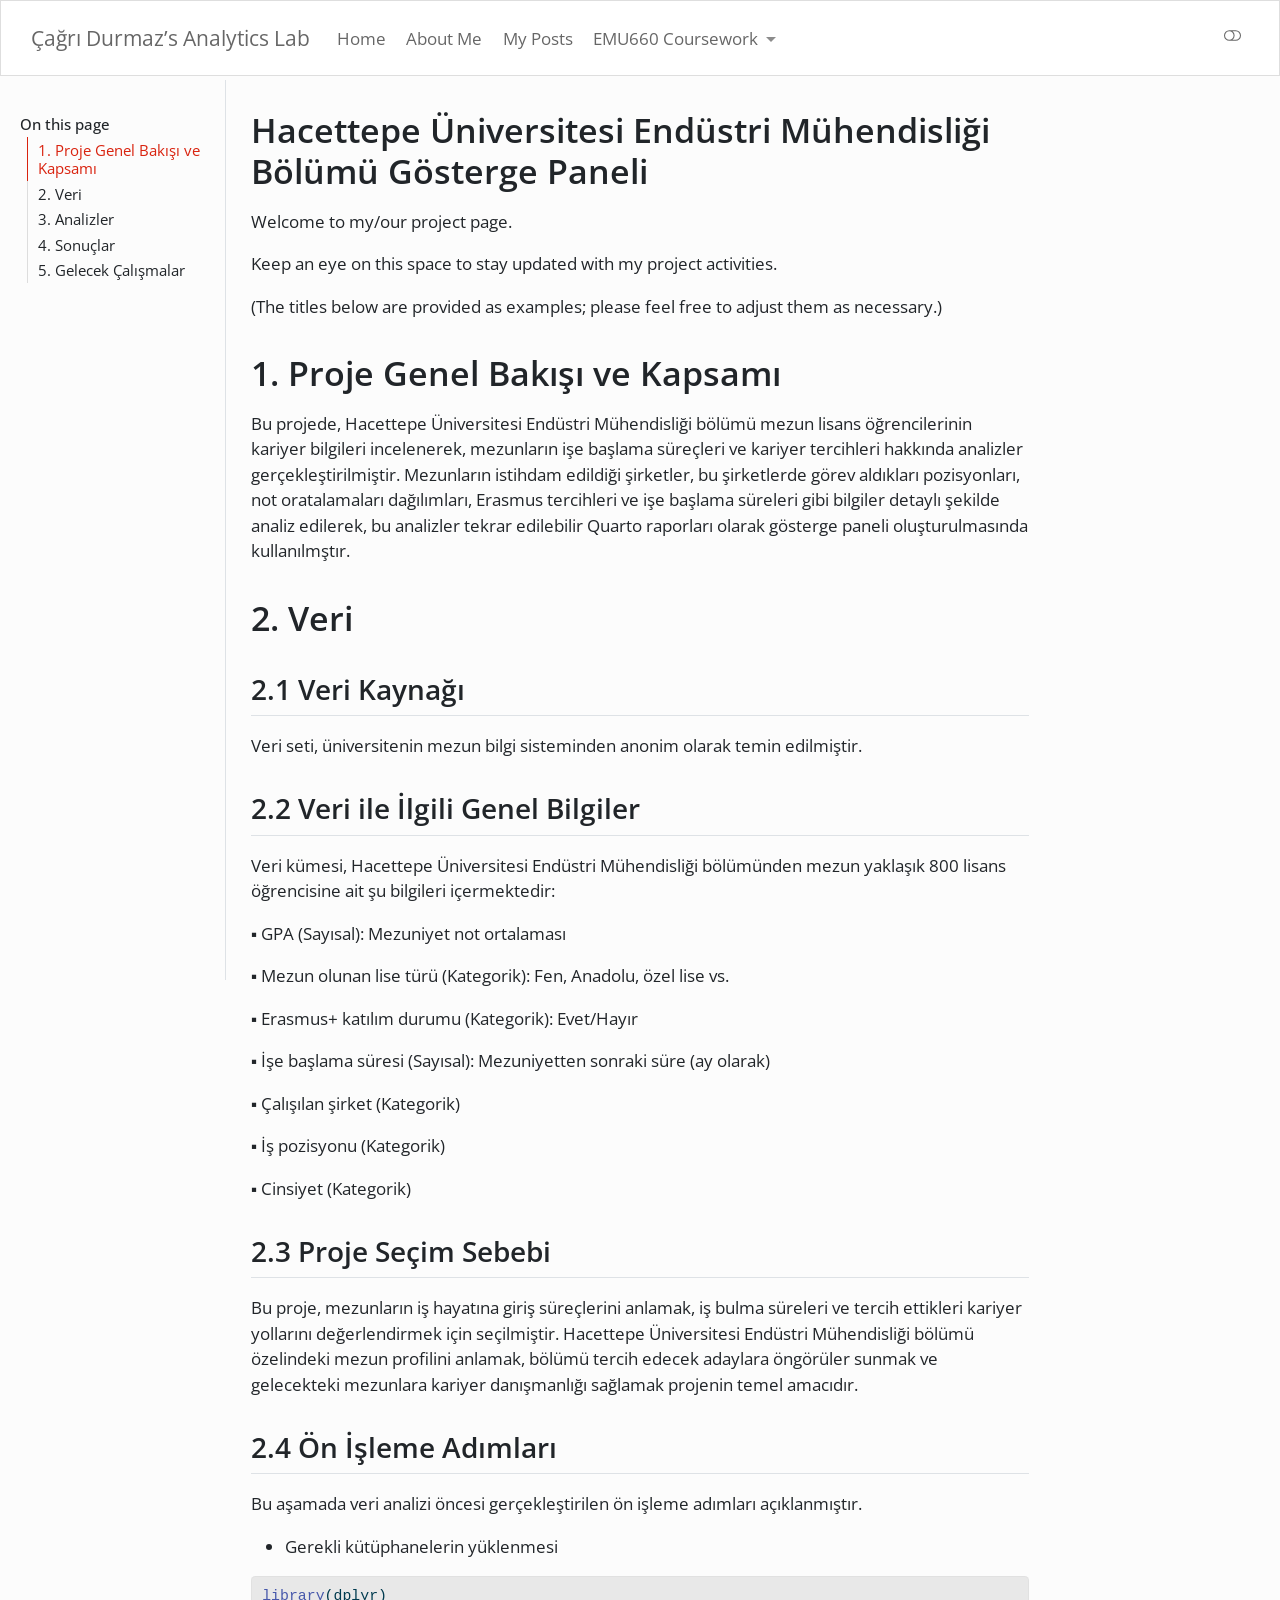
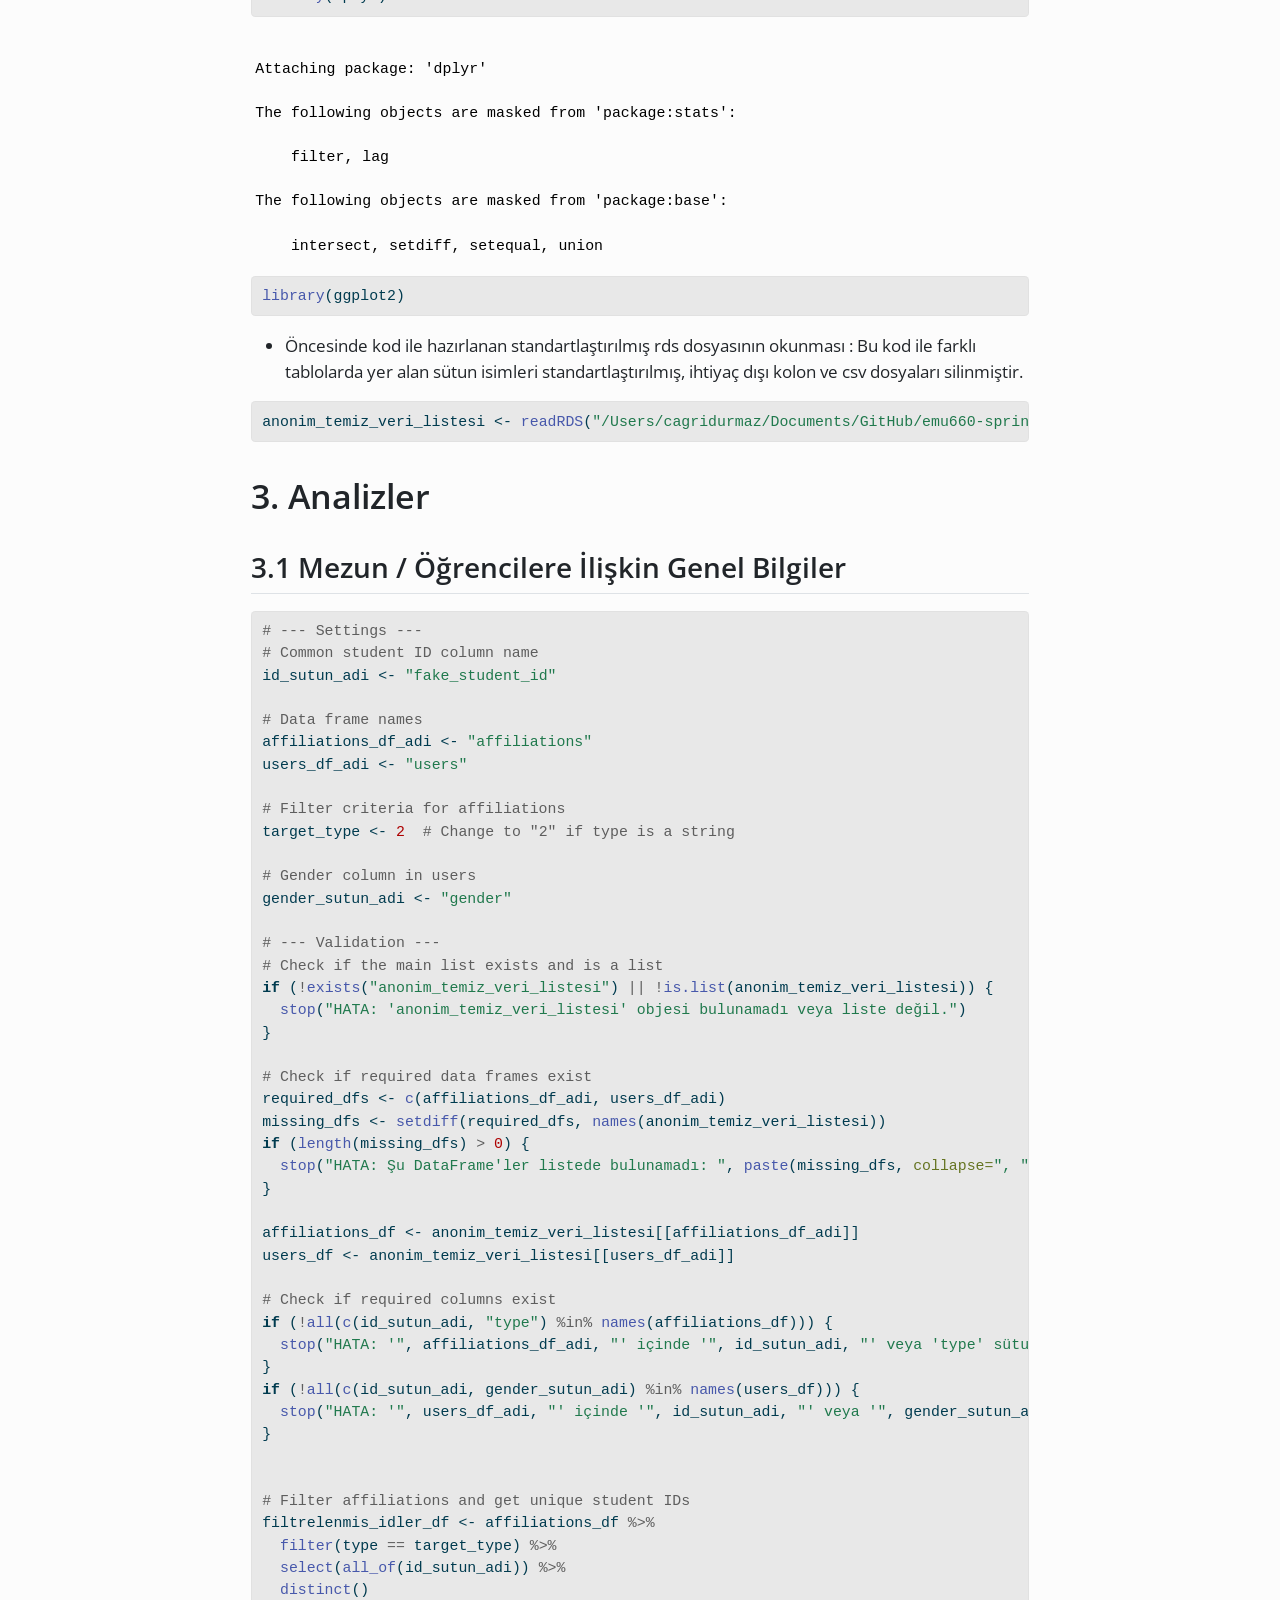
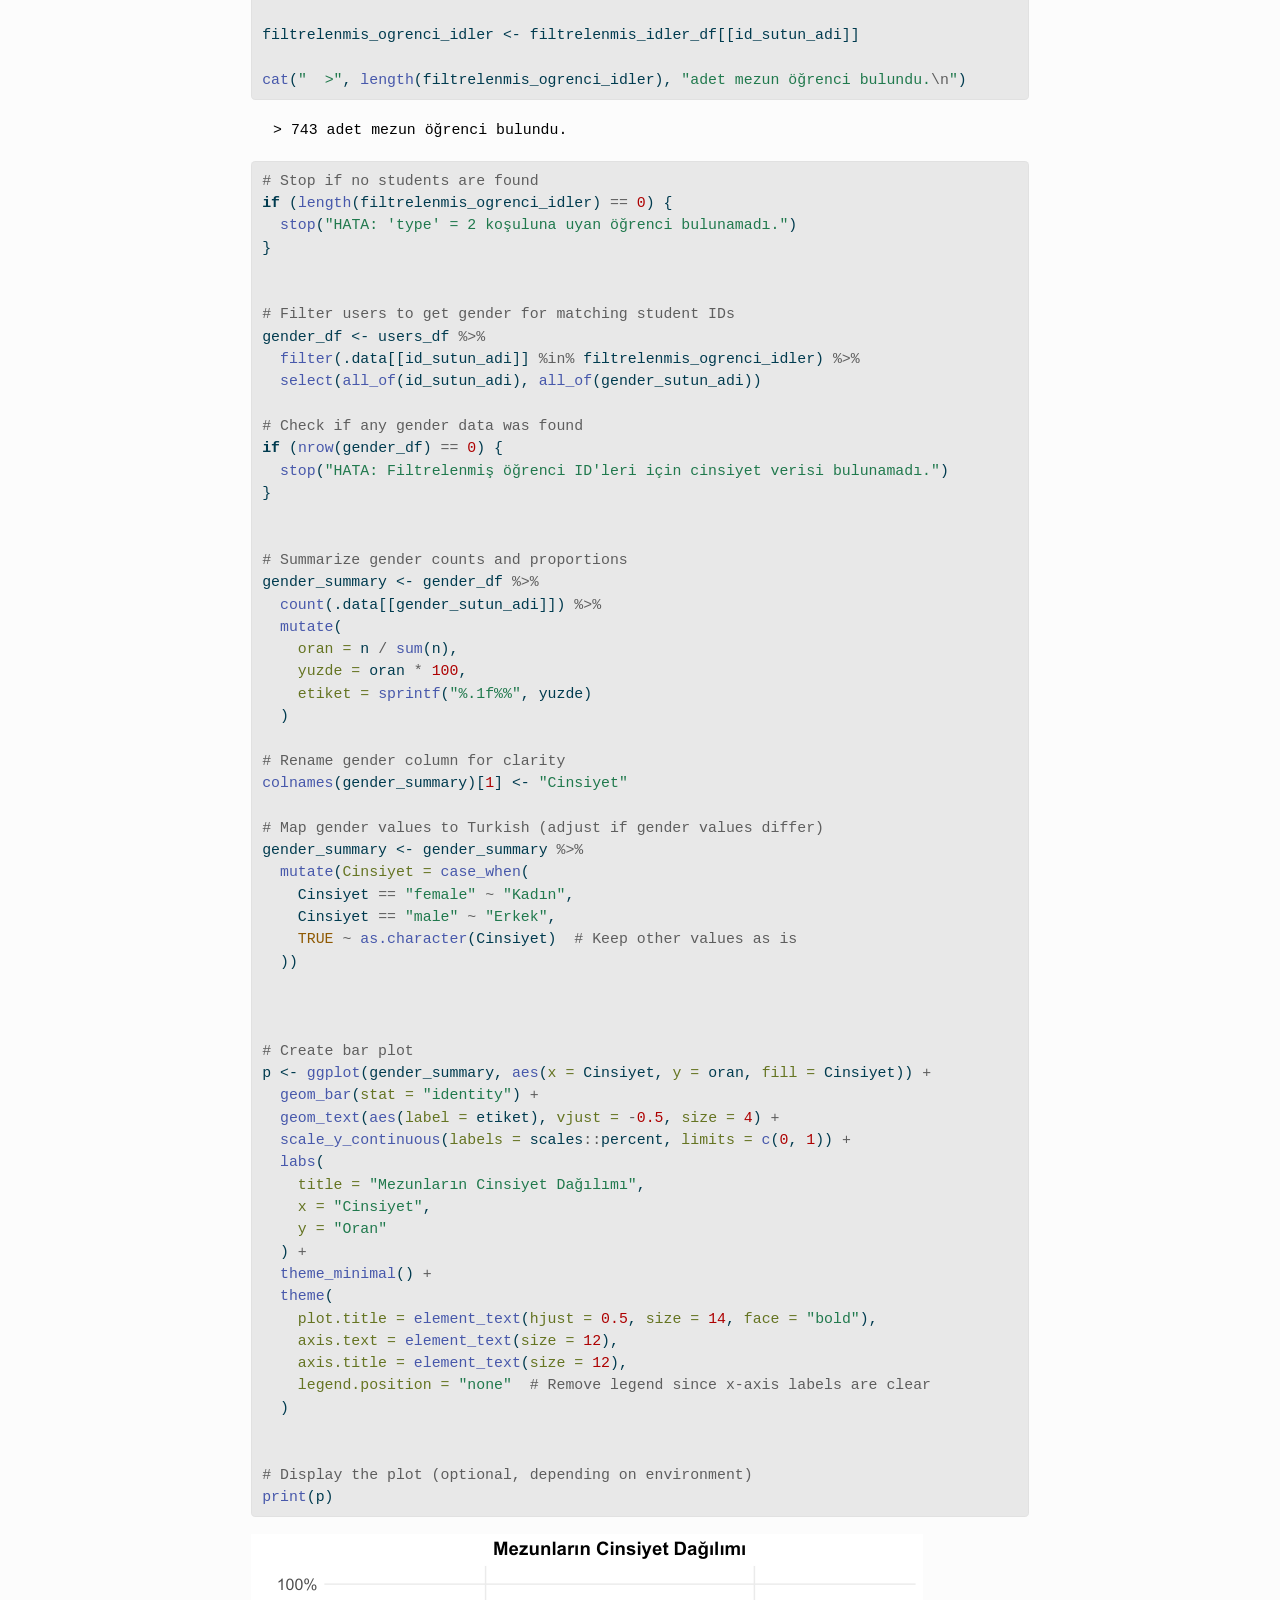
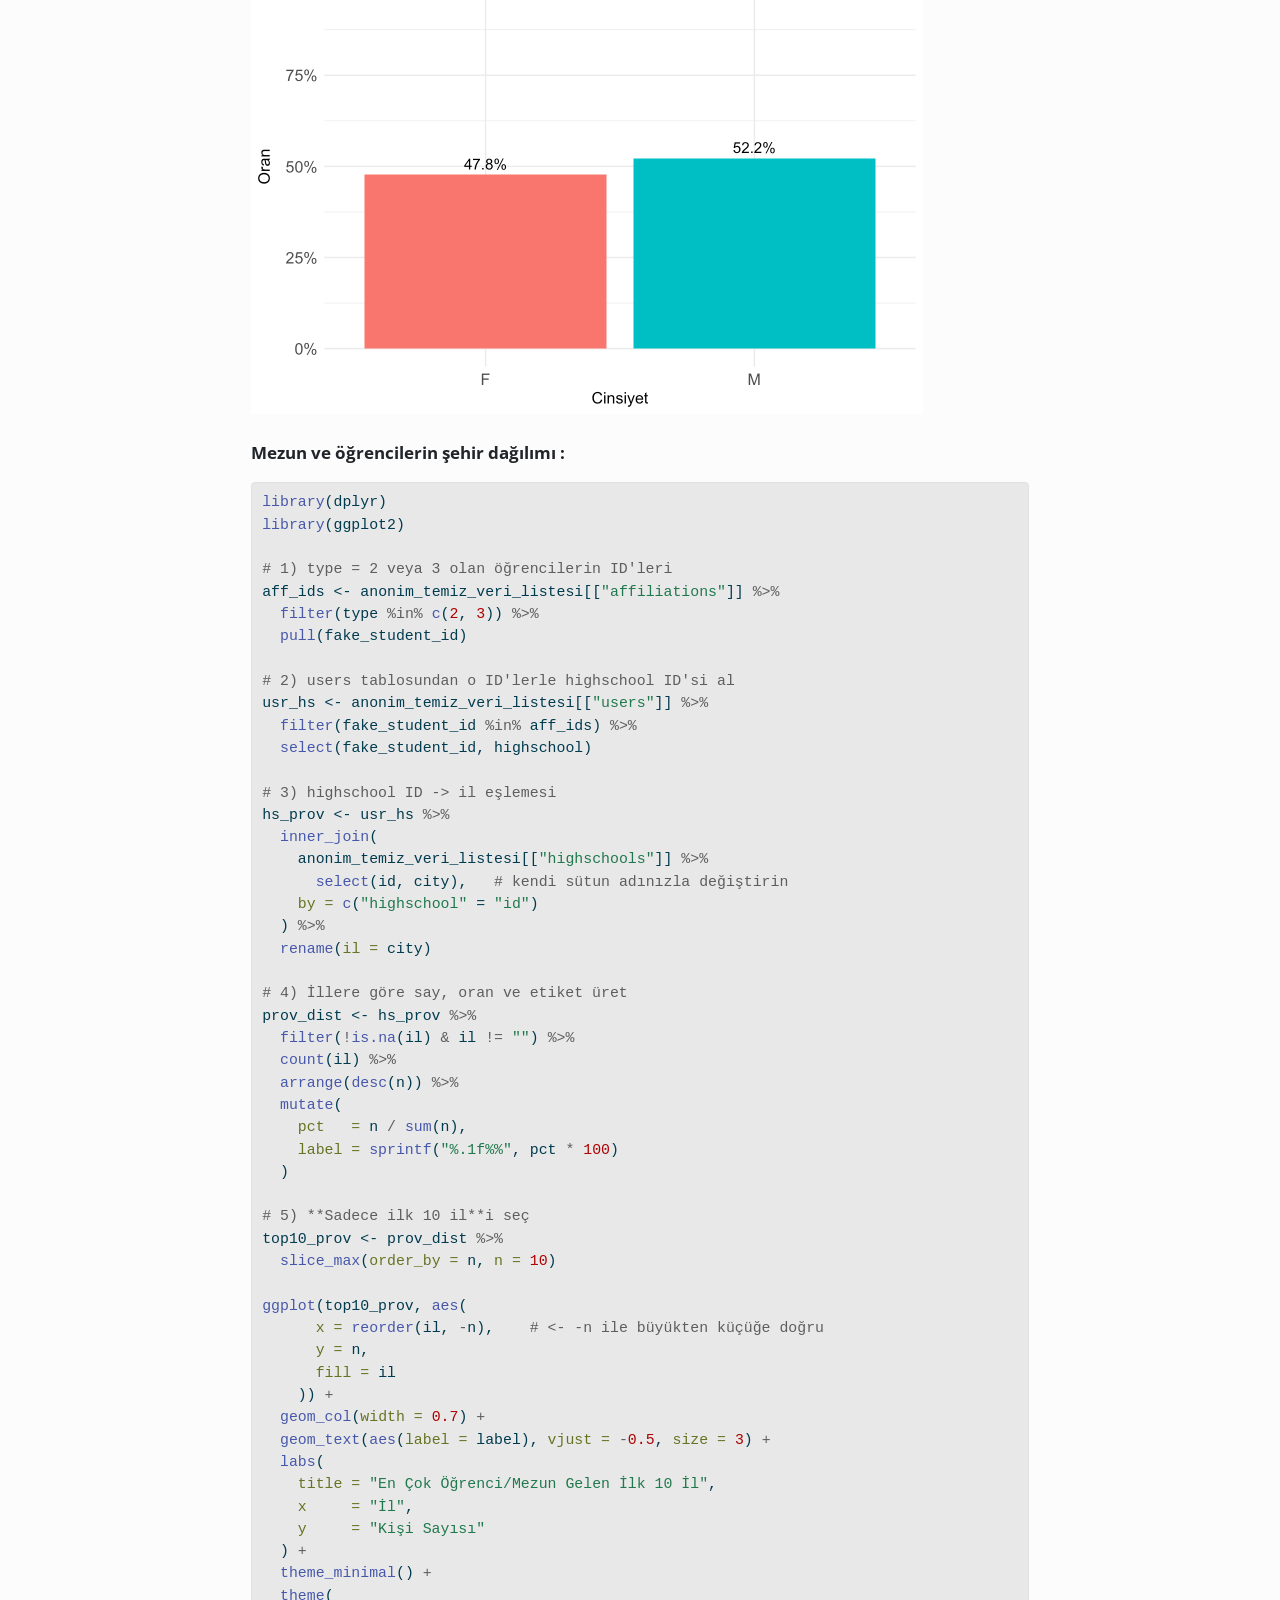
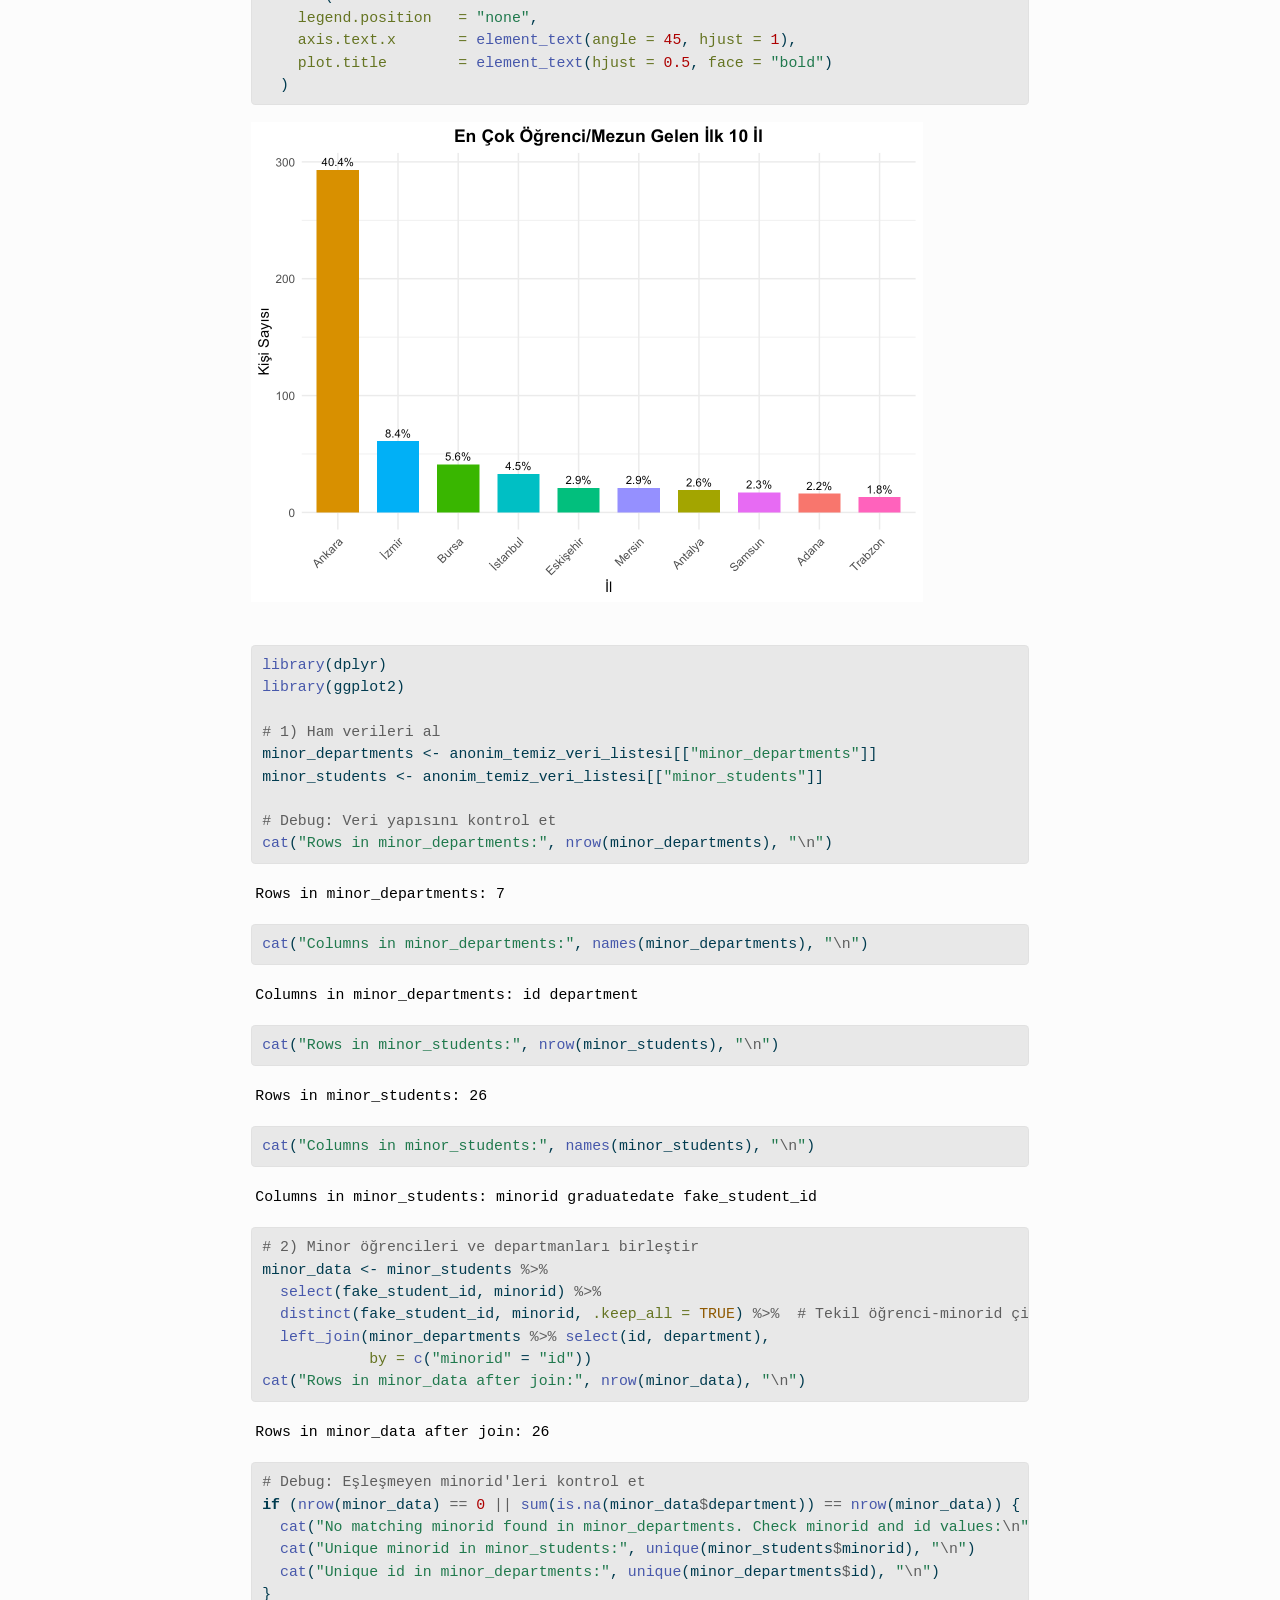
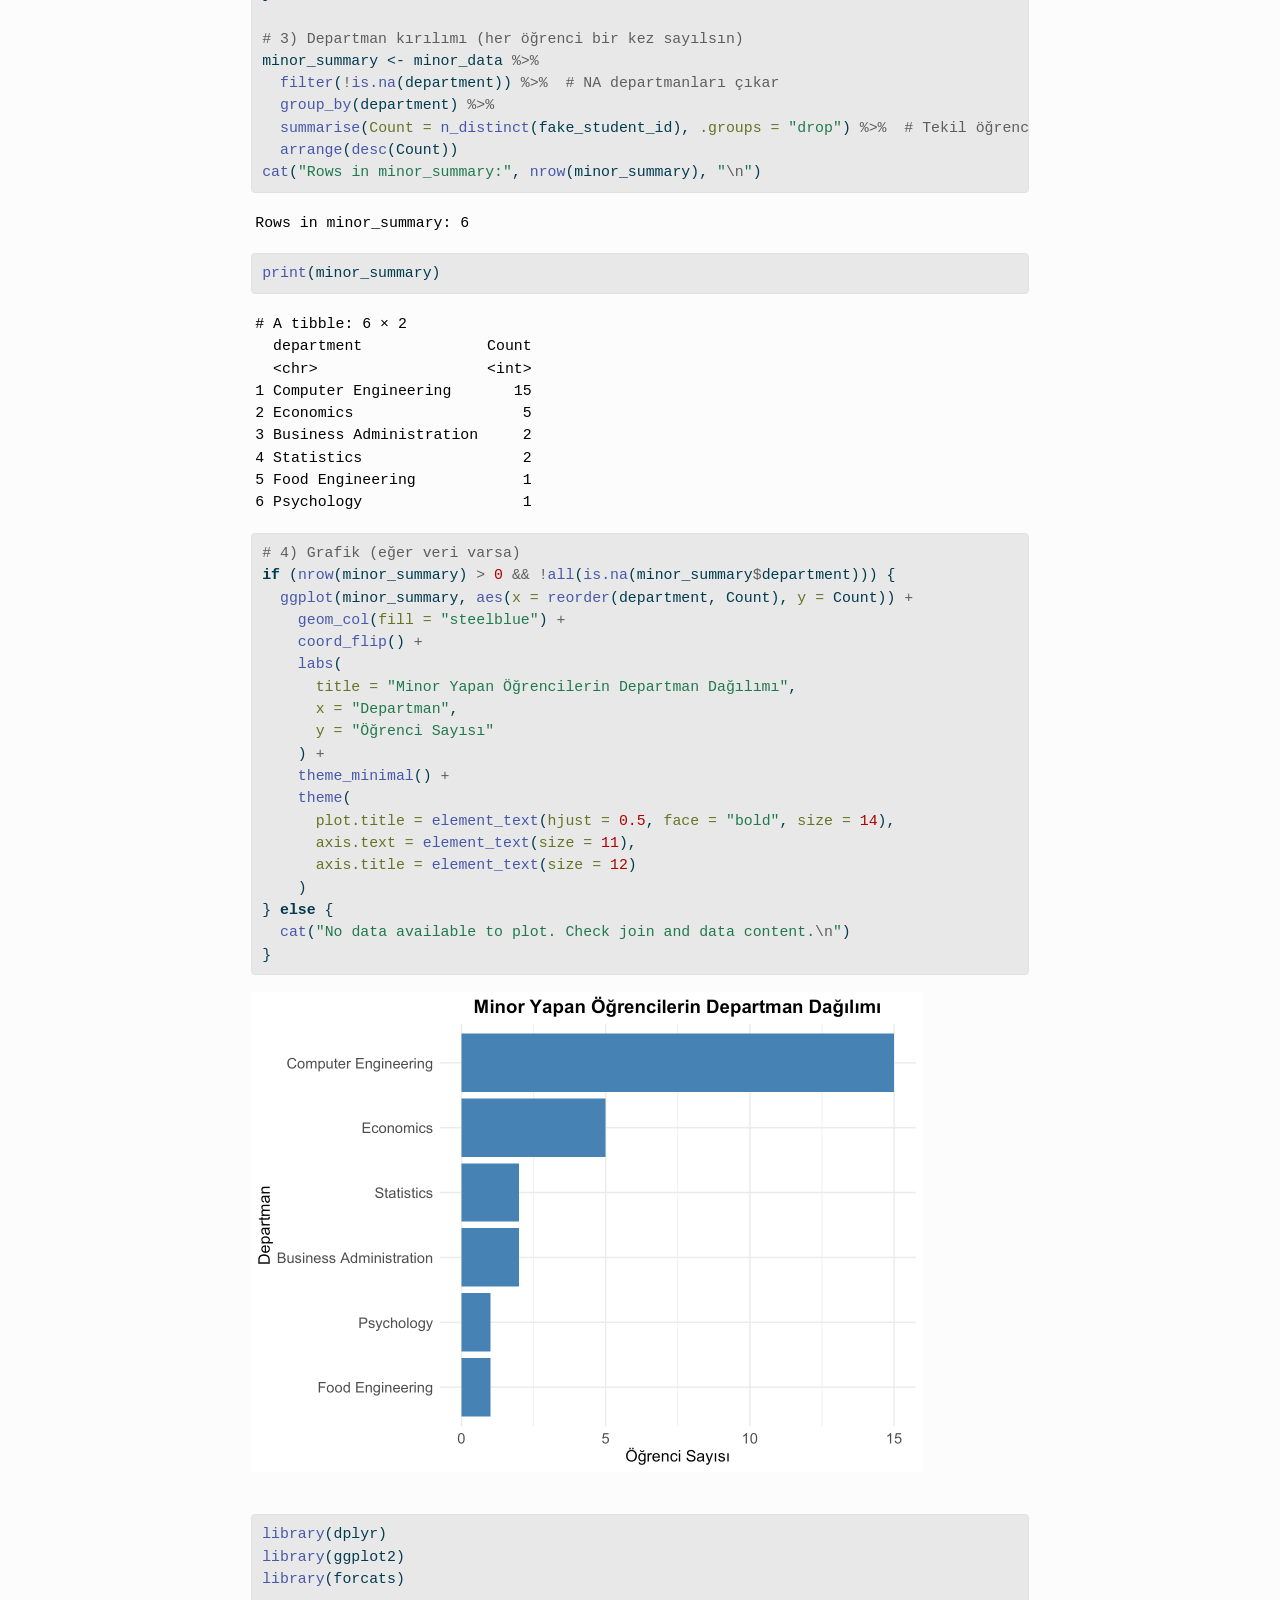
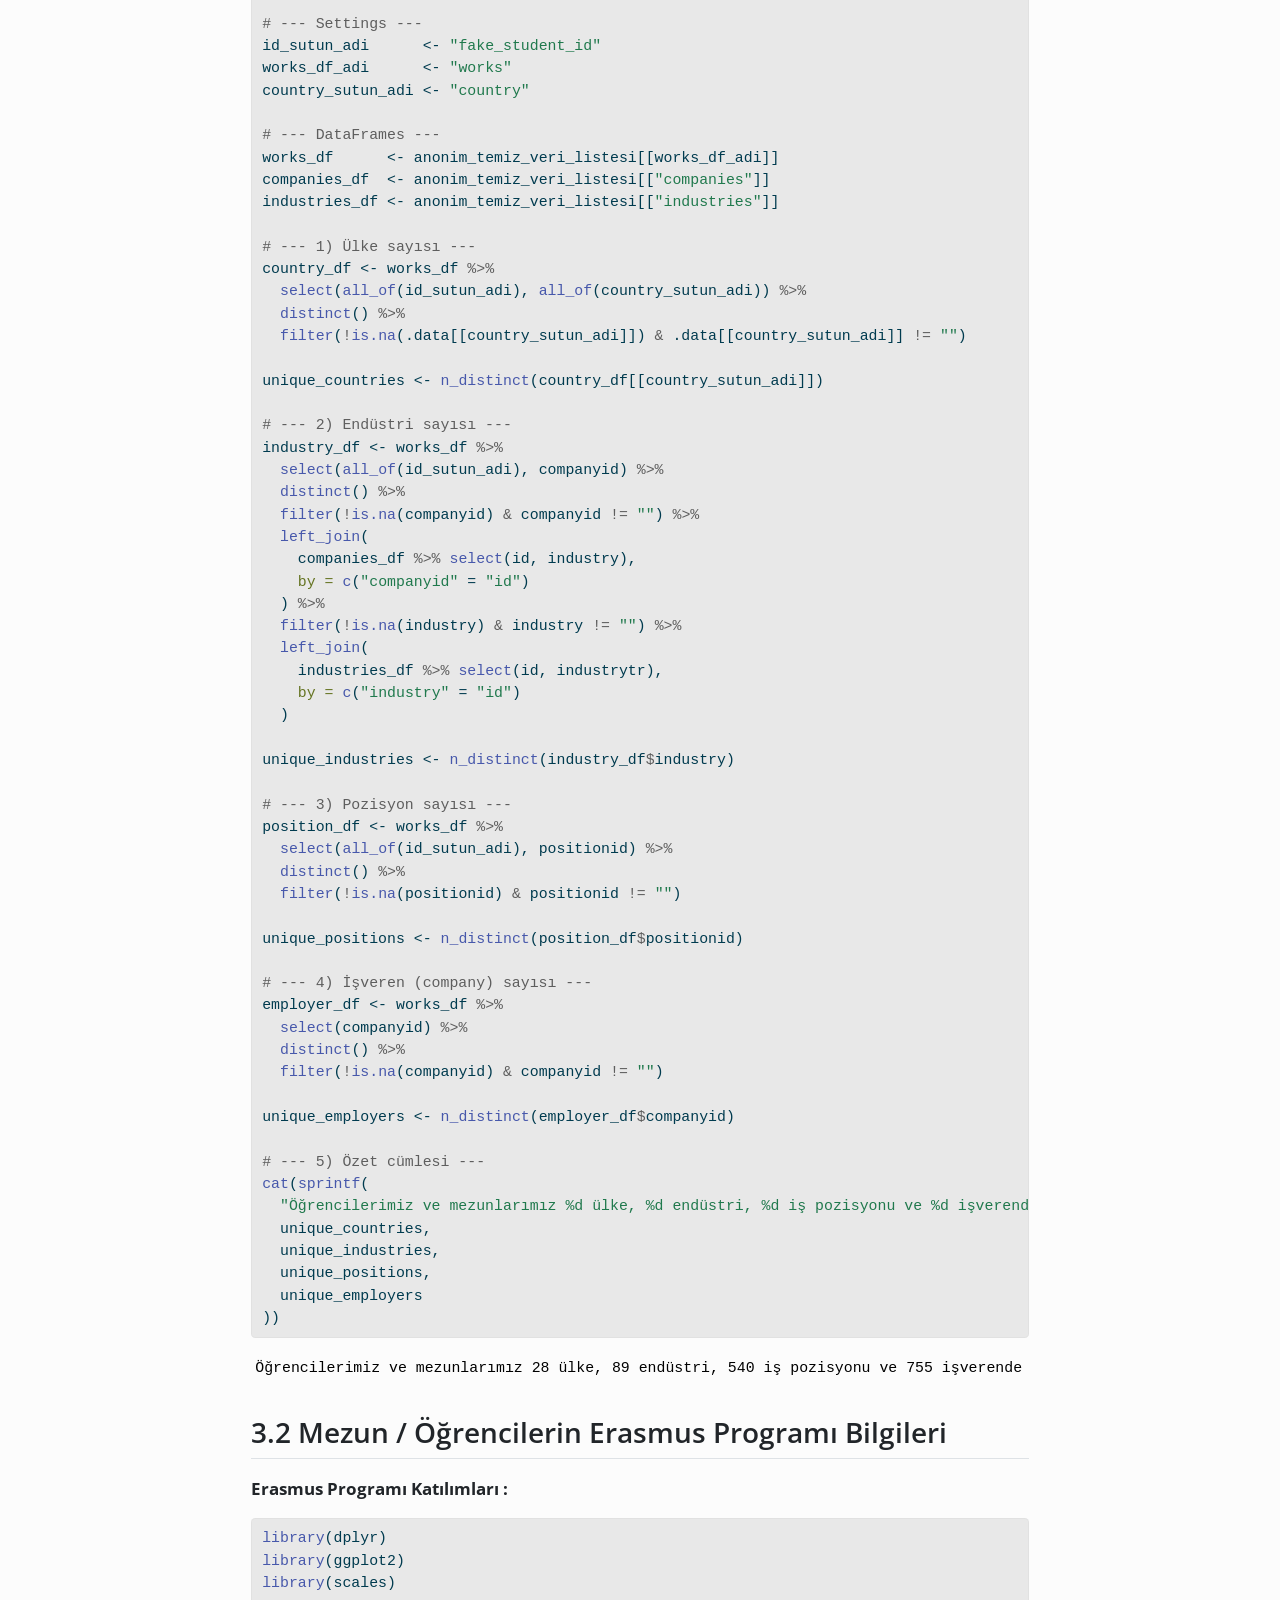
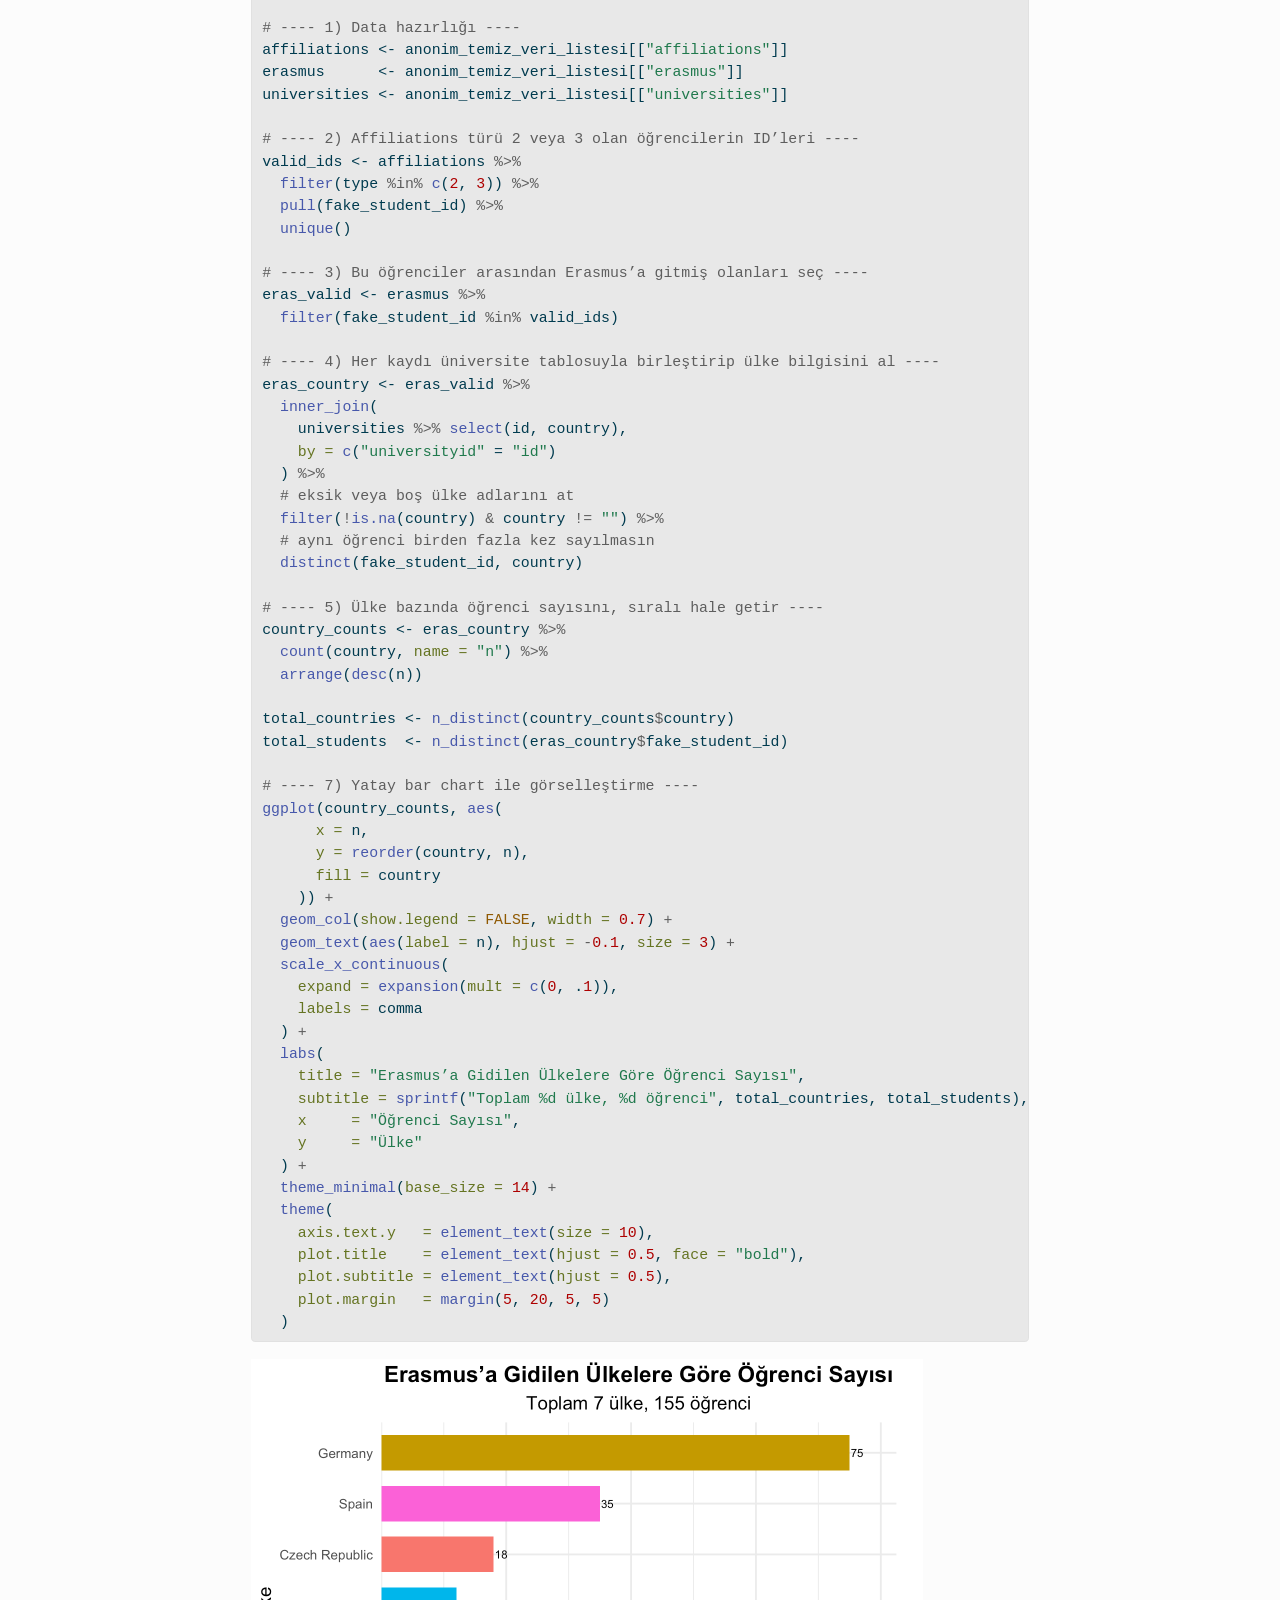
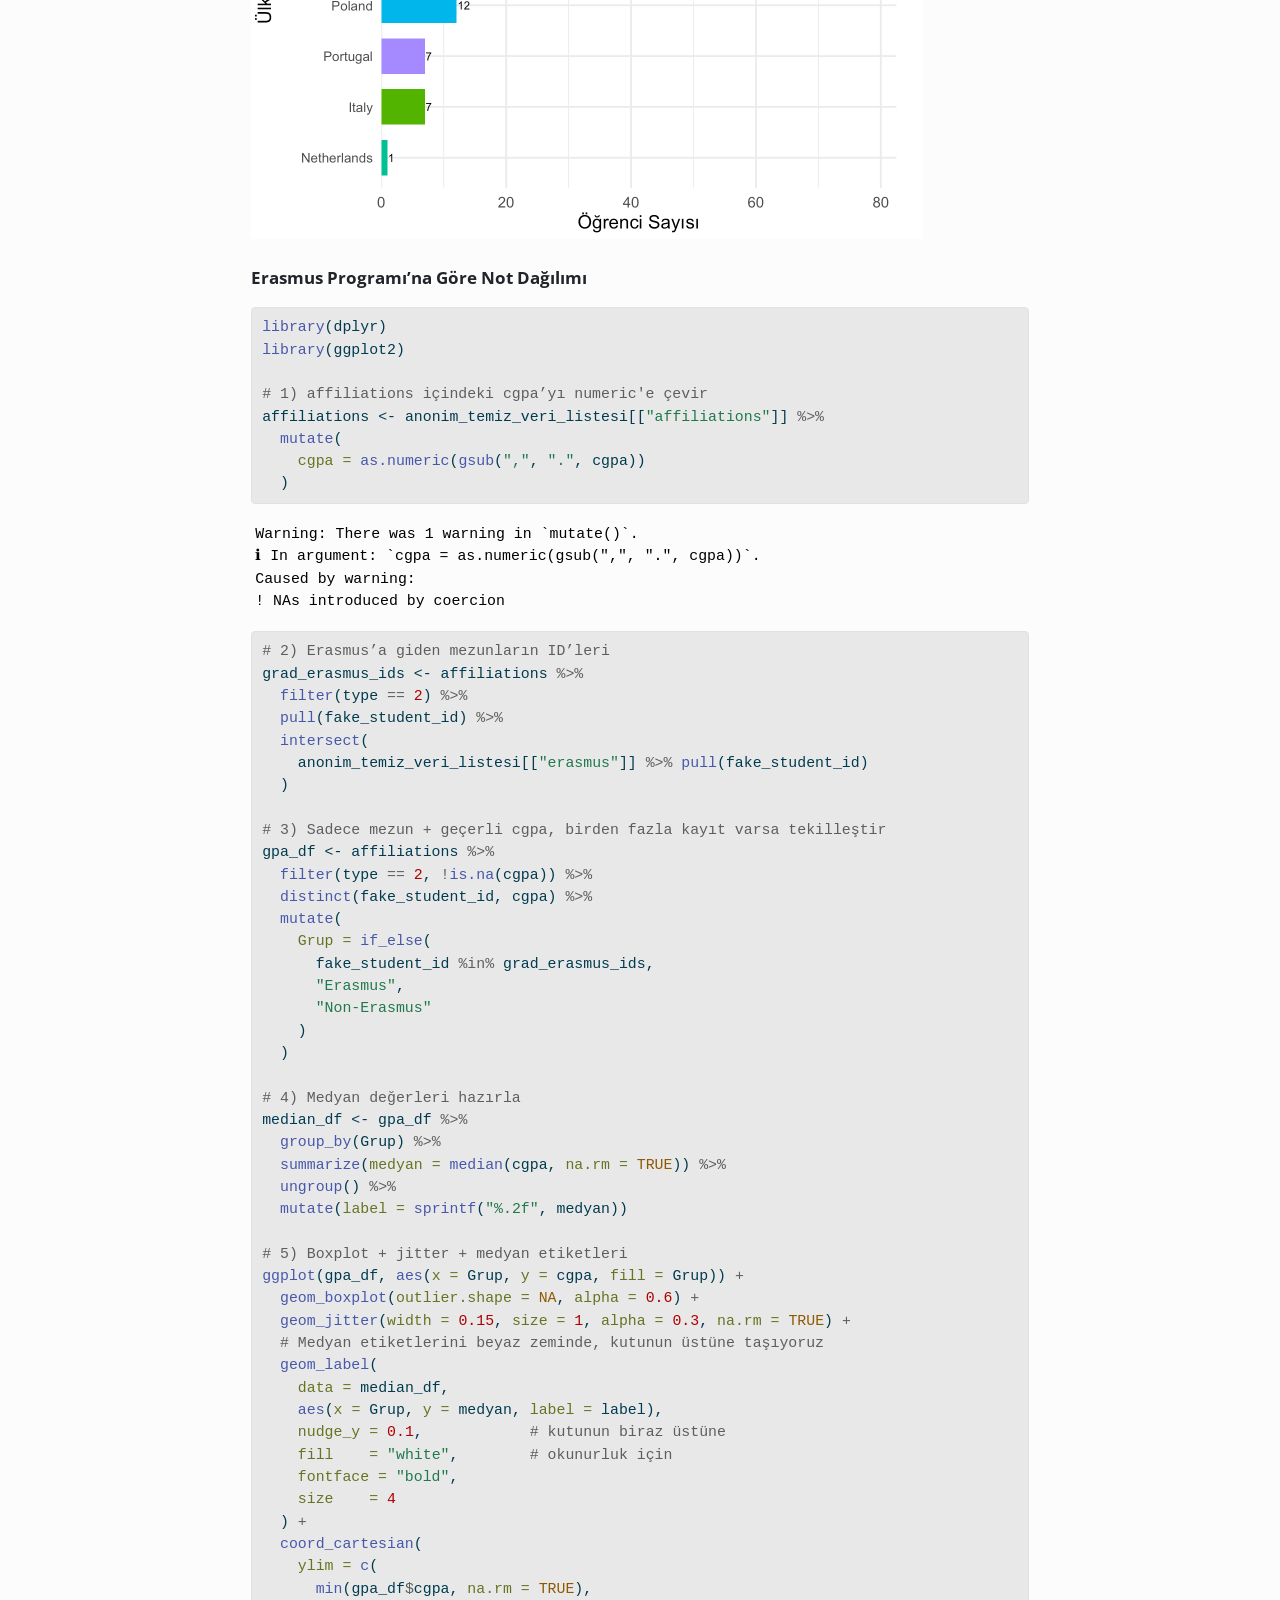
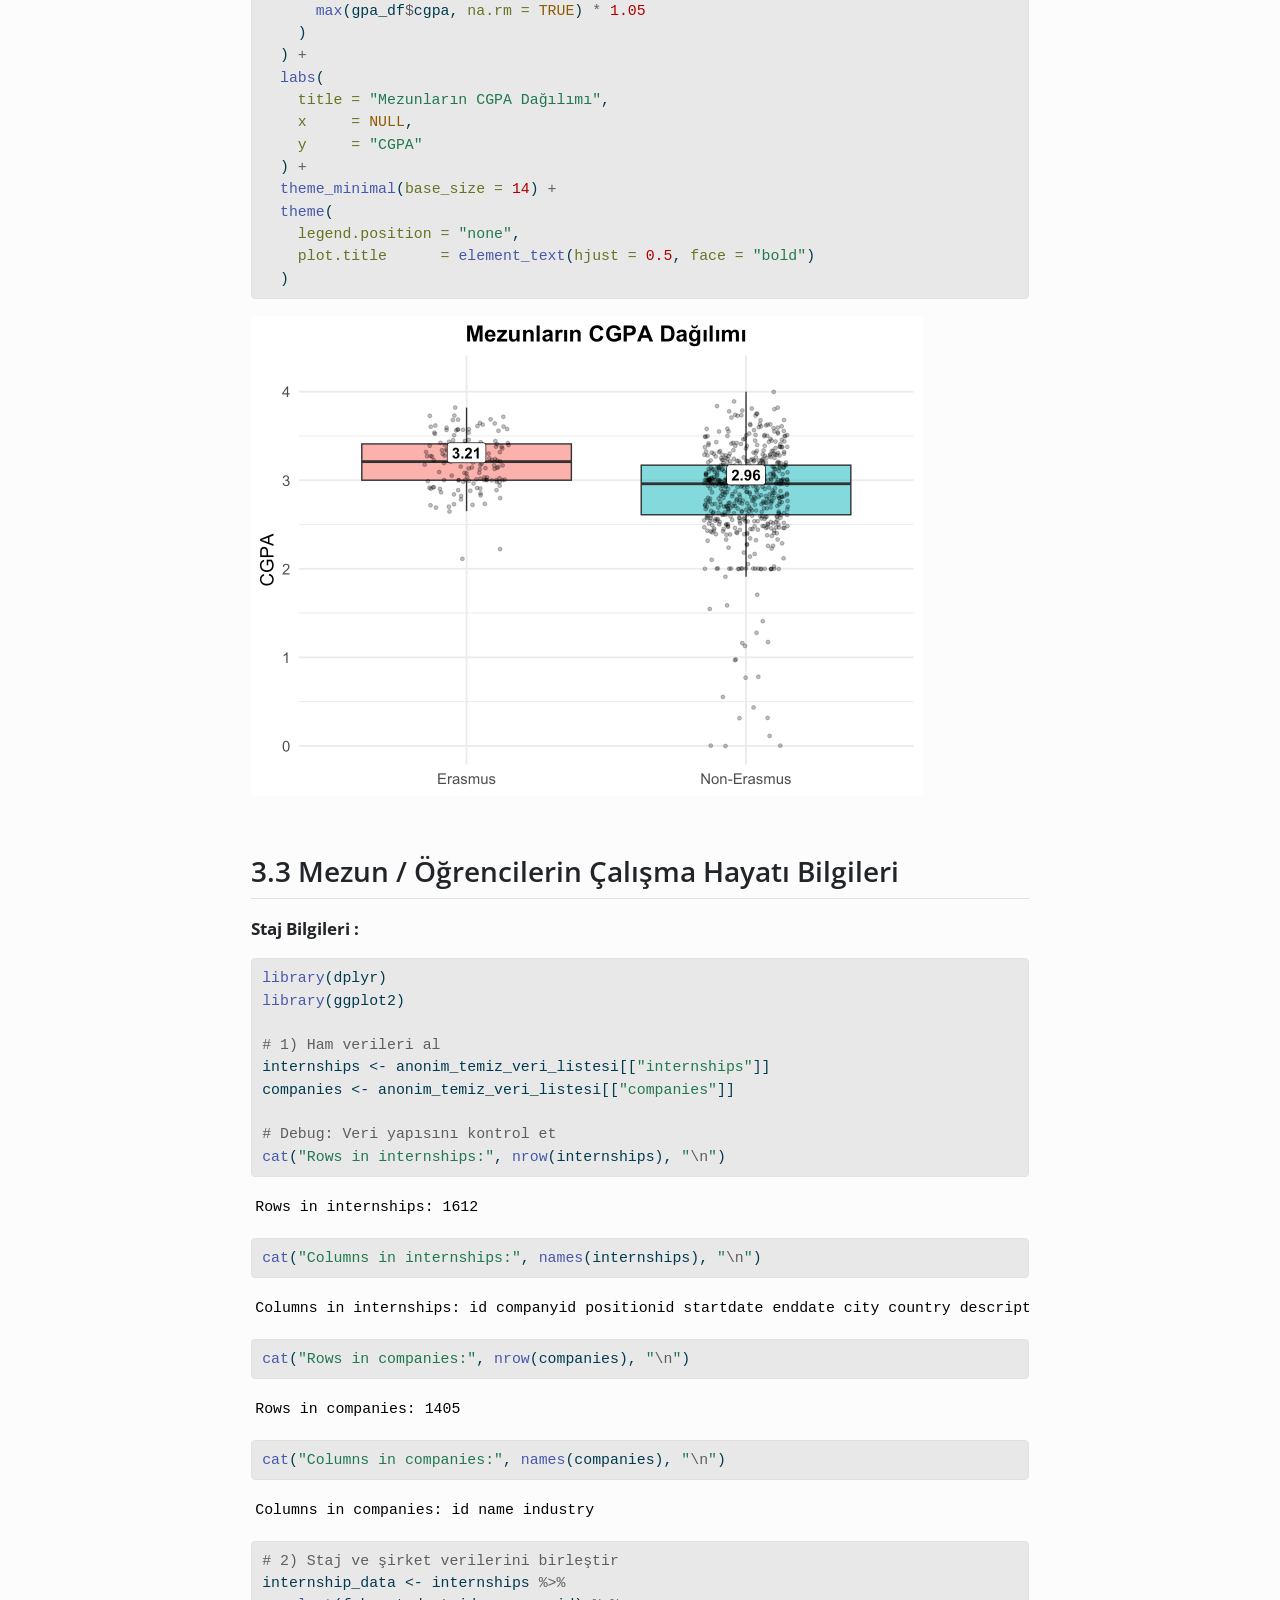
==== commit b64eb465: "proje_rev2" ====
--- a/docs/project.html
+++ b/docs/project.html
@@ -180,10 +180,11 @@
   <li><a href="#analizler" id="toc-analizler" class="nav-link" data-scroll-target="#analizler">3. Analizler</a>
   <ul class="collapse">
   <li><a href="#mezun-öğrencilere-ilişkin-genel-bilgiler" id="toc-mezun-öğrencilere-ilişkin-genel-bilgiler" class="nav-link" data-scroll-target="#mezun-öğrencilere-ilişkin-genel-bilgiler">3.1 Mezun / Öğrencilere İlişkin Genel Bilgiler</a></li>
-  <li><a href="#mezun-öğrencilerin-çalışma-hayatı-bilgileri" id="toc-mezun-öğrencilerin-çalışma-hayatı-bilgileri" class="nav-link" data-scroll-target="#mezun-öğrencilerin-çalışma-hayatı-bilgileri">3.2 Mezun / Öğrencilerin Çalışma Hayatı Bilgileri</a></li>
-  <li><a href="#mezun-öğrencilerin-erasmus-programı-bilgileri" id="toc-mezun-öğrencilerin-erasmus-programı-bilgileri" class="nav-link" data-scroll-target="#mezun-öğrencilerin-erasmus-programı-bilgileri">3.3 Mezun / Öğrencilerin Erasmus Programı Bilgileri</a></li>
+  <li><a href="#mezun-öğrencilerin-erasmus-programı-bilgileri" id="toc-mezun-öğrencilerin-erasmus-programı-bilgileri" class="nav-link" data-scroll-target="#mezun-öğrencilerin-erasmus-programı-bilgileri">3.2 Mezun / Öğrencilerin Erasmus Programı Bilgileri</a></li>
+  <li><a href="#mezun-öğrencilerin-çalışma-hayatı-bilgileri" id="toc-mezun-öğrencilerin-çalışma-hayatı-bilgileri" class="nav-link" data-scroll-target="#mezun-öğrencilerin-çalışma-hayatı-bilgileri">3.3 Mezun / Öğrencilerin Çalışma Hayatı Bilgileri</a></li>
   </ul></li>
-  <li><a href="#results-and-key-takeaways" id="toc-results-and-key-takeaways" class="nav-link" data-scroll-target="#results-and-key-takeaways">4. Results and Key Takeaways</a></li>
+  <li><a href="#sonuçlar" id="toc-sonuçlar" class="nav-link" data-scroll-target="#sonuçlar">4. Sonuçlar</a></li>
+  <li><a href="#gelecek-çalışmalar" id="toc-gelecek-çalışmalar" class="nav-link" data-scroll-target="#gelecek-çalışmalar">5. Gelecek Çalışmalar</a></li>
   </ul>
 </nav>
 </nav>
@@ -464,328 +465,230 @@
 <div class="cell">
 <div class="sourceCode cell-code" id="cb11"><pre class="sourceCode r code-with-copy"><code class="sourceCode r"><span id="cb11-1"><a href="#cb11-1" aria-hidden="true" tabindex="-1"></a><span class="fu">library</span>(dplyr)</span>
 <span id="cb11-2"><a href="#cb11-2" aria-hidden="true" tabindex="-1"></a><span class="fu">library</span>(ggplot2)</span>
-<span id="cb11-3"><a href="#cb11-3" aria-hidden="true" tabindex="-1"></a><span class="fu">library</span>(forcats)</span>
-<span id="cb11-4"><a href="#cb11-4" aria-hidden="true" tabindex="-1"></a></span>
-<span id="cb11-5"><a href="#cb11-5" aria-hidden="true" tabindex="-1"></a><span class="co"># --- Settings ---</span></span>
-<span id="cb11-6"><a href="#cb11-6" aria-hidden="true" tabindex="-1"></a>id_sutun_adi      <span class="ot">&lt;-</span> <span class="st">"fake_student_id"</span></span>
-<span id="cb11-7"><a href="#cb11-7" aria-hidden="true" tabindex="-1"></a>works_df_adi      <span class="ot">&lt;-</span> <span class="st">"works"</span></span>
-<span id="cb11-8"><a href="#cb11-8" aria-hidden="true" tabindex="-1"></a>country_sutun_adi <span class="ot">&lt;-</span> <span class="st">"country"</span></span>
-<span id="cb11-9"><a href="#cb11-9" aria-hidden="true" tabindex="-1"></a></span>
-<span id="cb11-10"><a href="#cb11-10" aria-hidden="true" tabindex="-1"></a><span class="co"># --- DataFrames ---</span></span>
-<span id="cb11-11"><a href="#cb11-11" aria-hidden="true" tabindex="-1"></a>works_df      <span class="ot">&lt;-</span> anonim_temiz_veri_listesi[[works_df_adi]]</span>
-<span id="cb11-12"><a href="#cb11-12" aria-hidden="true" tabindex="-1"></a>companies_df  <span class="ot">&lt;-</span> anonim_temiz_veri_listesi[[<span class="st">"companies"</span>]]</span>
-<span id="cb11-13"><a href="#cb11-13" aria-hidden="true" tabindex="-1"></a>industries_df <span class="ot">&lt;-</span> anonim_temiz_veri_listesi[[<span class="st">"industries"</span>]]</span>
-<span id="cb11-14"><a href="#cb11-14" aria-hidden="true" tabindex="-1"></a></span>
-<span id="cb11-15"><a href="#cb11-15" aria-hidden="true" tabindex="-1"></a><span class="co"># --- 1) Ülke sayısı ---</span></span>
-<span id="cb11-16"><a href="#cb11-16" aria-hidden="true" tabindex="-1"></a>country_df <span class="ot">&lt;-</span> works_df <span class="sc">%&gt;%</span></span>
-<span id="cb11-17"><a href="#cb11-17" aria-hidden="true" tabindex="-1"></a>  <span class="fu">select</span>(<span class="fu">all_of</span>(id_sutun_adi), <span class="fu">all_of</span>(country_sutun_adi)) <span class="sc">%&gt;%</span></span>
-<span id="cb11-18"><a href="#cb11-18" aria-hidden="true" tabindex="-1"></a>  <span class="fu">distinct</span>() <span class="sc">%&gt;%</span></span>
-<span id="cb11-19"><a href="#cb11-19" aria-hidden="true" tabindex="-1"></a>  <span class="fu">filter</span>(<span class="sc">!</span><span class="fu">is.na</span>(.data[[country_sutun_adi]]) <span class="sc">&amp;</span> .data[[country_sutun_adi]] <span class="sc">!=</span> <span class="st">""</span>)</span>
-<span id="cb11-20"><a href="#cb11-20" aria-hidden="true" tabindex="-1"></a></span>
-<span id="cb11-21"><a href="#cb11-21" aria-hidden="true" tabindex="-1"></a>unique_countries <span class="ot">&lt;-</span> <span class="fu">n_distinct</span>(country_df[[country_sutun_adi]])</span>
-<span id="cb11-22"><a href="#cb11-22" aria-hidden="true" tabindex="-1"></a></span>
-<span id="cb11-23"><a href="#cb11-23" aria-hidden="true" tabindex="-1"></a><span class="co"># --- 2) Endüstri sayısı ---</span></span>
-<span id="cb11-24"><a href="#cb11-24" aria-hidden="true" tabindex="-1"></a>industry_df <span class="ot">&lt;-</span> works_df <span class="sc">%&gt;%</span></span>
-<span id="cb11-25"><a href="#cb11-25" aria-hidden="true" tabindex="-1"></a>  <span class="fu">select</span>(<span class="fu">all_of</span>(id_sutun_adi), companyid) <span class="sc">%&gt;%</span></span>
-<span id="cb11-26"><a href="#cb11-26" aria-hidden="true" tabindex="-1"></a>  <span class="fu">distinct</span>() <span class="sc">%&gt;%</span></span>
-<span id="cb11-27"><a href="#cb11-27" aria-hidden="true" tabindex="-1"></a>  <span class="fu">filter</span>(<span class="sc">!</span><span class="fu">is.na</span>(companyid) <span class="sc">&amp;</span> companyid <span class="sc">!=</span> <span class="st">""</span>) <span class="sc">%&gt;%</span></span>
-<span id="cb11-28"><a href="#cb11-28" aria-hidden="true" tabindex="-1"></a>  <span class="fu">left_join</span>(</span>
-<span id="cb11-29"><a href="#cb11-29" aria-hidden="true" tabindex="-1"></a>    companies_df <span class="sc">%&gt;%</span> <span class="fu">select</span>(id, industry),</span>
-<span id="cb11-30"><a href="#cb11-30" aria-hidden="true" tabindex="-1"></a>    <span class="at">by =</span> <span class="fu">c</span>(<span class="st">"companyid"</span> <span class="ot">=</span> <span class="st">"id"</span>)</span>
-<span id="cb11-31"><a href="#cb11-31" aria-hidden="true" tabindex="-1"></a>  ) <span class="sc">%&gt;%</span></span>
-<span id="cb11-32"><a href="#cb11-32" aria-hidden="true" tabindex="-1"></a>  <span class="fu">filter</span>(<span class="sc">!</span><span class="fu">is.na</span>(industry) <span class="sc">&amp;</span> industry <span class="sc">!=</span> <span class="st">""</span>) <span class="sc">%&gt;%</span></span>
-<span id="cb11-33"><a href="#cb11-33" aria-hidden="true" tabindex="-1"></a>  <span class="fu">left_join</span>(</span>
-<span id="cb11-34"><a href="#cb11-34" aria-hidden="true" tabindex="-1"></a>    industries_df <span class="sc">%&gt;%</span> <span class="fu">select</span>(id, industrytr),</span>
-<span id="cb11-35"><a href="#cb11-35" aria-hidden="true" tabindex="-1"></a>    <span class="at">by =</span> <span class="fu">c</span>(<span class="st">"industry"</span> <span class="ot">=</span> <span class="st">"id"</span>)</span>
-<span id="cb11-36"><a href="#cb11-36" aria-hidden="true" tabindex="-1"></a>  )</span>
-<span id="cb11-37"><a href="#cb11-37" aria-hidden="true" tabindex="-1"></a></span>
-<span id="cb11-38"><a href="#cb11-38" aria-hidden="true" tabindex="-1"></a>unique_industries <span class="ot">&lt;-</span> <span class="fu">n_distinct</span>(industry_df<span class="sc">$</span>industry)</span>
-<span id="cb11-39"><a href="#cb11-39" aria-hidden="true" tabindex="-1"></a></span>
-<span id="cb11-40"><a href="#cb11-40" aria-hidden="true" tabindex="-1"></a><span class="co"># --- 3) Pozisyon sayısı ---</span></span>
-<span id="cb11-41"><a href="#cb11-41" aria-hidden="true" tabindex="-1"></a>position_df <span class="ot">&lt;-</span> works_df <span class="sc">%&gt;%</span></span>
-<span id="cb11-42"><a href="#cb11-42" aria-hidden="true" tabindex="-1"></a>  <span class="fu">select</span>(<span class="fu">all_of</span>(id_sutun_adi), positionid) <span class="sc">%&gt;%</span></span>
-<span id="cb11-43"><a href="#cb11-43" aria-hidden="true" tabindex="-1"></a>  <span class="fu">distinct</span>() <span class="sc">%&gt;%</span></span>
-<span id="cb11-44"><a href="#cb11-44" aria-hidden="true" tabindex="-1"></a>  <span class="fu">filter</span>(<span class="sc">!</span><span class="fu">is.na</span>(positionid) <span class="sc">&amp;</span> positionid <span class="sc">!=</span> <span class="st">""</span>)</span>
-<span id="cb11-45"><a href="#cb11-45" aria-hidden="true" tabindex="-1"></a></span>
-<span id="cb11-46"><a href="#cb11-46" aria-hidden="true" tabindex="-1"></a>unique_positions <span class="ot">&lt;-</span> <span class="fu">n_distinct</span>(position_df<span class="sc">$</span>positionid)</span>
-<span id="cb11-47"><a href="#cb11-47" aria-hidden="true" tabindex="-1"></a></span>
-<span id="cb11-48"><a href="#cb11-48" aria-hidden="true" tabindex="-1"></a><span class="co"># --- 4) İşveren (company) sayısı ---</span></span>
-<span id="cb11-49"><a href="#cb11-49" aria-hidden="true" tabindex="-1"></a>employer_df <span class="ot">&lt;-</span> works_df <span class="sc">%&gt;%</span></span>
-<span id="cb11-50"><a href="#cb11-50" aria-hidden="true" tabindex="-1"></a>  <span class="fu">select</span>(companyid) <span class="sc">%&gt;%</span></span>
-<span id="cb11-51"><a href="#cb11-51" aria-hidden="true" tabindex="-1"></a>  <span class="fu">distinct</span>() <span class="sc">%&gt;%</span></span>
-<span id="cb11-52"><a href="#cb11-52" aria-hidden="true" tabindex="-1"></a>  <span class="fu">filter</span>(<span class="sc">!</span><span class="fu">is.na</span>(companyid) <span class="sc">&amp;</span> companyid <span class="sc">!=</span> <span class="st">""</span>)</span>
-<span id="cb11-53"><a href="#cb11-53" aria-hidden="true" tabindex="-1"></a></span>
-<span id="cb11-54"><a href="#cb11-54" aria-hidden="true" tabindex="-1"></a>unique_employers <span class="ot">&lt;-</span> <span class="fu">n_distinct</span>(employer_df<span class="sc">$</span>companyid)</span>
-<span id="cb11-55"><a href="#cb11-55" aria-hidden="true" tabindex="-1"></a></span>
-<span id="cb11-56"><a href="#cb11-56" aria-hidden="true" tabindex="-1"></a><span class="co"># --- 5) Özet cümlesi ---</span></span>
-<span id="cb11-57"><a href="#cb11-57" aria-hidden="true" tabindex="-1"></a><span class="fu">cat</span>(<span class="fu">sprintf</span>(</span>
-<span id="cb11-58"><a href="#cb11-58" aria-hidden="true" tabindex="-1"></a>  <span class="st">"Öğrencilerimiz ve mezunlarımız %d ülke, %d endüstri, %d iş pozisyonu ve %d işverende çalışmış veya halen çalışmaktadır.</span><span class="sc">\n</span><span class="st">"</span>,</span>
-<span id="cb11-59"><a href="#cb11-59" aria-hidden="true" tabindex="-1"></a>  unique_countries,</span>
-<span id="cb11-60"><a href="#cb11-60" aria-hidden="true" tabindex="-1"></a>  unique_industries,</span>
-<span id="cb11-61"><a href="#cb11-61" aria-hidden="true" tabindex="-1"></a>  unique_positions,</span>
-<span id="cb11-62"><a href="#cb11-62" aria-hidden="true" tabindex="-1"></a>  unique_employers</span>
-<span id="cb11-63"><a href="#cb11-63" aria-hidden="true" tabindex="-1"></a>))</span></code><button title="Copy to Clipboard" class="code-copy-button"><i class="bi"></i></button></pre></div>
+<span id="cb11-3"><a href="#cb11-3" aria-hidden="true" tabindex="-1"></a></span>
+<span id="cb11-4"><a href="#cb11-4" aria-hidden="true" tabindex="-1"></a><span class="co"># 1) Ham verileri al</span></span>
+<span id="cb11-5"><a href="#cb11-5" aria-hidden="true" tabindex="-1"></a>minor_departments <span class="ot">&lt;-</span> anonim_temiz_veri_listesi[[<span class="st">"minor_departments"</span>]]</span>
+<span id="cb11-6"><a href="#cb11-6" aria-hidden="true" tabindex="-1"></a>minor_students <span class="ot">&lt;-</span> anonim_temiz_veri_listesi[[<span class="st">"minor_students"</span>]]</span>
+<span id="cb11-7"><a href="#cb11-7" aria-hidden="true" tabindex="-1"></a></span>
+<span id="cb11-8"><a href="#cb11-8" aria-hidden="true" tabindex="-1"></a><span class="co"># Debug: Veri yapısını kontrol et</span></span>
+<span id="cb11-9"><a href="#cb11-9" aria-hidden="true" tabindex="-1"></a><span class="fu">cat</span>(<span class="st">"Rows in minor_departments:"</span>, <span class="fu">nrow</span>(minor_departments), <span class="st">"</span><span class="sc">\n</span><span class="st">"</span>)</span></code><button title="Copy to Clipboard" class="code-copy-button"><i class="bi"></i></button></pre></div>
 <div class="cell-output cell-output-stdout">
-<pre><code>Öğrencilerimiz ve mezunlarımız 28 ülke, 89 endüstri, 540 iş pozisyonu ve 755 işverende çalışmış veya halen çalışmaktadır.</code></pre>
-</div>
-</div>
-</section>
-<section id="mezun-öğrencilerin-çalışma-hayatı-bilgileri" class="level2">
-<h2 class="anchored" data-anchor-id="mezun-öğrencilerin-çalışma-hayatı-bilgileri">3.2 Mezun / Öğrencilerin Çalışma Hayatı Bilgileri</h2>
-<p><strong>Mezunların çalıştığı sektörler :</strong></p>
-<div class="cell">
-<div class="sourceCode cell-code" id="cb13"><pre class="sourceCode r code-with-copy"><code class="sourceCode r"><span id="cb13-1"><a href="#cb13-1" aria-hidden="true" tabindex="-1"></a><span class="co"># Load required packages</span></span>
-<span id="cb13-2"><a href="#cb13-2" aria-hidden="true" tabindex="-1"></a><span class="fu">library</span>(dplyr)</span>
-<span id="cb13-3"><a href="#cb13-3" aria-hidden="true" tabindex="-1"></a><span class="fu">library</span>(ggplot2)</span>
-<span id="cb13-4"><a href="#cb13-4" aria-hidden="true" tabindex="-1"></a><span class="fu">library</span>(forcats)  <span class="co"># For reordering factors</span></span>
-<span id="cb13-5"><a href="#cb13-5" aria-hidden="true" tabindex="-1"></a></span>
-<span id="cb13-6"><a href="#cb13-6" aria-hidden="true" tabindex="-1"></a><span class="co"># --- Settings ---</span></span>
-<span id="cb13-7"><a href="#cb13-7" aria-hidden="true" tabindex="-1"></a>id_sutun_adi        <span class="ot">&lt;-</span> <span class="st">"fake_student_id"</span></span>
-<span id="cb13-8"><a href="#cb13-8" aria-hidden="true" tabindex="-1"></a>works_df_adi        <span class="ot">&lt;-</span> <span class="st">"works"</span></span>
-<span id="cb13-9"><a href="#cb13-9" aria-hidden="true" tabindex="-1"></a>companies_df_adi    <span class="ot">&lt;-</span> <span class="st">"companies"</span></span>
-<span id="cb13-10"><a href="#cb13-10" aria-hidden="true" tabindex="-1"></a>industries_df_adi   <span class="ot">&lt;-</span> <span class="st">"industries"</span></span>
-<span id="cb13-11"><a href="#cb13-11" aria-hidden="true" tabindex="-1"></a>companyid_sutun_adi <span class="ot">&lt;-</span> <span class="st">"companyid"</span></span>
-<span id="cb13-12"><a href="#cb13-12" aria-hidden="true" tabindex="-1"></a>company_id_sutun_adi<span class="ot">&lt;-</span> <span class="st">"id"</span></span>
-<span id="cb13-13"><a href="#cb13-13" aria-hidden="true" tabindex="-1"></a>max_industries      <span class="ot">&lt;-</span> <span class="dv">10</span>  <span class="co"># Kaç endüstri göstereceğiz</span></span>
-<span id="cb13-14"><a href="#cb13-14" aria-hidden="true" tabindex="-1"></a></span>
-<span id="cb13-15"><a href="#cb13-15" aria-hidden="true" tabindex="-1"></a><span class="co"># --- Validation ---</span></span>
-<span id="cb13-16"><a href="#cb13-16" aria-hidden="true" tabindex="-1"></a><span class="cf">if</span> (<span class="sc">!</span><span class="fu">exists</span>(<span class="st">"anonim_temiz_veri_listesi"</span>) <span class="sc">||</span> <span class="sc">!</span><span class="fu">is.list</span>(anonim_temiz_veri_listesi)) {</span>
-<span id="cb13-17"><a href="#cb13-17" aria-hidden="true" tabindex="-1"></a>  <span class="fu">stop</span>(<span class="st">"HATA: 'anonim_temiz_veri_listesi' objesi bulunamadı veya liste değil."</span>)</span>
-<span id="cb13-18"><a href="#cb13-18" aria-hidden="true" tabindex="-1"></a>}</span>
-<span id="cb13-19"><a href="#cb13-19" aria-hidden="true" tabindex="-1"></a>required_dfs <span class="ot">&lt;-</span> <span class="fu">c</span>(works_df_adi, companies_df_adi, industries_df_adi)</span>
-<span id="cb13-20"><a href="#cb13-20" aria-hidden="true" tabindex="-1"></a>missing_dfs  <span class="ot">&lt;-</span> <span class="fu">setdiff</span>(required_dfs, <span class="fu">names</span>(anonim_temiz_veri_listesi))</span>
-<span id="cb13-21"><a href="#cb13-21" aria-hidden="true" tabindex="-1"></a><span class="cf">if</span> (<span class="fu">length</span>(missing_dfs) <span class="sc">&gt;</span> <span class="dv">0</span>) {</span>
-<span id="cb13-22"><a href="#cb13-22" aria-hidden="true" tabindex="-1"></a>  <span class="fu">stop</span>(<span class="st">"HATA: Şu DataFrame'ler listede bulunamadı: "</span>, <span class="fu">paste</span>(missing_dfs, <span class="at">collapse =</span> <span class="st">", "</span>))</span>
-<span id="cb13-23"><a href="#cb13-23" aria-hidden="true" tabindex="-1"></a>}</span>
-<span id="cb13-24"><a href="#cb13-24" aria-hidden="true" tabindex="-1"></a></span>
-<span id="cb13-25"><a href="#cb13-25" aria-hidden="true" tabindex="-1"></a>works_df      <span class="ot">&lt;-</span> anonim_temiz_veri_listesi[[works_df_adi]]</span>
-<span id="cb13-26"><a href="#cb13-26" aria-hidden="true" tabindex="-1"></a>companies_df  <span class="ot">&lt;-</span> anonim_temiz_veri_listesi[[companies_df_adi]]</span>
-<span id="cb13-27"><a href="#cb13-27" aria-hidden="true" tabindex="-1"></a>industries_df <span class="ot">&lt;-</span> anonim_temiz_veri_listesi[[industries_df_adi]]</span>
-<span id="cb13-28"><a href="#cb13-28" aria-hidden="true" tabindex="-1"></a></span>
-<span id="cb13-29"><a href="#cb13-29" aria-hidden="true" tabindex="-1"></a><span class="co"># industries_df içinde 'industrytr' sütunu olmalı</span></span>
-<span id="cb13-30"><a href="#cb13-30" aria-hidden="true" tabindex="-1"></a><span class="cf">if</span> (<span class="sc">!</span><span class="fu">all</span>(<span class="fu">c</span>(<span class="st">"id"</span>,<span class="st">"industrytr"</span>) <span class="sc">%in%</span> <span class="fu">names</span>(industries_df))) {</span>
-<span id="cb13-31"><a href="#cb13-31" aria-hidden="true" tabindex="-1"></a>  <span class="fu">stop</span>(<span class="st">"HATA: '"</span>, industries_df_adi, <span class="st">"' içinde 'id' veya 'industrytr' sütunu bulunamadı."</span>)</span>
-<span id="cb13-32"><a href="#cb13-32" aria-hidden="true" tabindex="-1"></a>}</span>
-<span id="cb13-33"><a href="#cb13-33" aria-hidden="true" tabindex="-1"></a></span>
-<span id="cb13-34"><a href="#cb13-34" aria-hidden="true" tabindex="-1"></a><span class="co"># --- Build industry data frame ---</span></span>
-<span id="cb13-35"><a href="#cb13-35" aria-hidden="true" tabindex="-1"></a>industry_df <span class="ot">&lt;-</span> works_df <span class="sc">%&gt;%</span></span>
-<span id="cb13-36"><a href="#cb13-36" aria-hidden="true" tabindex="-1"></a>  <span class="fu">select</span>(<span class="fu">all_of</span>(id_sutun_adi), <span class="fu">all_of</span>(companyid_sutun_adi)) <span class="sc">%&gt;%</span></span>
-<span id="cb13-37"><a href="#cb13-37" aria-hidden="true" tabindex="-1"></a>  <span class="fu">distinct</span>() <span class="sc">%&gt;%</span></span>
-<span id="cb13-38"><a href="#cb13-38" aria-hidden="true" tabindex="-1"></a>  <span class="fu">filter</span>(<span class="sc">!</span><span class="fu">is.na</span>(.data[[companyid_sutun_adi]]) <span class="sc">&amp;</span> .data[[companyid_sutun_adi]] <span class="sc">!=</span> <span class="st">""</span>) <span class="sc">%&gt;%</span></span>
-<span id="cb13-39"><a href="#cb13-39" aria-hidden="true" tabindex="-1"></a>  <span class="co"># önce companyid ile şirket tablosuna, oradan industry id'ye ulaş</span></span>
-<span id="cb13-40"><a href="#cb13-40" aria-hidden="true" tabindex="-1"></a>  <span class="fu">left_join</span>(</span>
-<span id="cb13-41"><a href="#cb13-41" aria-hidden="true" tabindex="-1"></a>    companies_df <span class="sc">%&gt;%</span> <span class="fu">select</span>(<span class="fu">all_of</span>(company_id_sutun_adi), industry),</span>
-<span id="cb13-42"><a href="#cb13-42" aria-hidden="true" tabindex="-1"></a>    <span class="at">by =</span> <span class="fu">setNames</span>(company_id_sutun_adi, companyid_sutun_adi)</span>
-<span id="cb13-43"><a href="#cb13-43" aria-hidden="true" tabindex="-1"></a>  ) <span class="sc">%&gt;%</span></span>
-<span id="cb13-44"><a href="#cb13-44" aria-hidden="true" tabindex="-1"></a>  <span class="co"># sonra industry id ile industries_df'e kat, industrytr al</span></span>
-<span id="cb13-45"><a href="#cb13-45" aria-hidden="true" tabindex="-1"></a>  <span class="fu">left_join</span>(</span>
-<span id="cb13-46"><a href="#cb13-46" aria-hidden="true" tabindex="-1"></a>    industries_df <span class="sc">%&gt;%</span> <span class="fu">select</span>(id, industrytr),</span>
-<span id="cb13-47"><a href="#cb13-47" aria-hidden="true" tabindex="-1"></a>    <span class="at">by =</span> <span class="fu">c</span>(<span class="st">"industry"</span> <span class="ot">=</span> <span class="st">"id"</span>)</span>
-<span id="cb13-48"><a href="#cb13-48" aria-hidden="true" tabindex="-1"></a>  ) <span class="sc">%&gt;%</span></span>
-<span id="cb13-49"><a href="#cb13-49" aria-hidden="true" tabindex="-1"></a>  <span class="fu">rename</span>(<span class="at">industry_name =</span> industrytr)</span>
-<span id="cb13-50"><a href="#cb13-50" aria-hidden="true" tabindex="-1"></a></span>
-<span id="cb13-51"><a href="#cb13-51" aria-hidden="true" tabindex="-1"></a><span class="co"># Uyarı: eşleşmeyen kayıtlar</span></span>
-<span id="cb13-52"><a href="#cb13-52" aria-hidden="true" tabindex="-1"></a>unmatched <span class="ot">&lt;-</span> industry_df <span class="sc">%&gt;%</span> <span class="fu">filter</span>(<span class="fu">is.na</span>(industry_name))</span>
-<span id="cb13-53"><a href="#cb13-53" aria-hidden="true" tabindex="-1"></a><span class="cf">if</span> (<span class="fu">nrow</span>(unmatched) <span class="sc">&gt;</span> <span class="dv">0</span>) {</span>
-<span id="cb13-54"><a href="#cb13-54" aria-hidden="true" tabindex="-1"></a>  <span class="fu">cat</span>(<span class="st">"UYARI:"</span>, <span class="fu">nrow</span>(unmatched),</span>
-<span id="cb13-55"><a href="#cb13-55" aria-hidden="true" tabindex="-1"></a>      <span class="st">"kayıt endüstri ile eşleşmedi. Örnek companyid değerleri:</span><span class="sc">\n</span><span class="st">"</span>)</span>
-<span id="cb13-56"><a href="#cb13-56" aria-hidden="true" tabindex="-1"></a>  <span class="fu">print</span>(<span class="fu">head</span>(unmatched[[companyid_sutun_adi]], <span class="dv">5</span>))</span>
-<span id="cb13-57"><a href="#cb13-57" aria-hidden="true" tabindex="-1"></a>}</span></code><button title="Copy to Clipboard" class="code-copy-button"><i class="bi"></i></button></pre></div>
+<pre><code>Rows in minor_departments: 7 </code></pre>
+</div>
+<div class="sourceCode cell-code" id="cb13"><pre class="sourceCode r code-with-copy"><code class="sourceCode r"><span id="cb13-1"><a href="#cb13-1" aria-hidden="true" tabindex="-1"></a><span class="fu">cat</span>(<span class="st">"Columns in minor_departments:"</span>, <span class="fu">names</span>(minor_departments), <span class="st">"</span><span class="sc">\n</span><span class="st">"</span>)</span></code><button title="Copy to Clipboard" class="code-copy-button"><i class="bi"></i></button></pre></div>
 <div class="cell-output cell-output-stdout">
-<pre><code>UYARI: 16 kayıt endüstri ile eşleşmedi. Örnek companyid değerleri:
-[1] "1554" "1574" "1580" "1666" "1668"</code></pre>
-</div>
-<div class="sourceCode cell-code" id="cb15"><pre class="sourceCode r code-with-copy"><code class="sourceCode r"><span id="cb15-1"><a href="#cb15-1" aria-hidden="true" tabindex="-1"></a><span class="co"># Geçerli endüstri kayıtlarını filtrele</span></span>
-<span id="cb15-2"><a href="#cb15-2" aria-hidden="true" tabindex="-1"></a>industry_df <span class="ot">&lt;-</span> industry_df <span class="sc">%&gt;%</span></span>
-<span id="cb15-3"><a href="#cb15-3" aria-hidden="true" tabindex="-1"></a>  <span class="fu">filter</span>(<span class="sc">!</span><span class="fu">is.na</span>(industry_name) <span class="sc">&amp;</span> industry_name <span class="sc">!=</span> <span class="st">""</span>)</span>
-<span id="cb15-4"><a href="#cb15-4" aria-hidden="true" tabindex="-1"></a></span>
-<span id="cb15-5"><a href="#cb15-5" aria-hidden="true" tabindex="-1"></a><span class="cf">if</span> (<span class="fu">nrow</span>(industry_df) <span class="sc">==</span> <span class="dv">0</span>) {</span>
-<span id="cb15-6"><a href="#cb15-6" aria-hidden="true" tabindex="-1"></a>  <span class="fu">stop</span>(<span class="st">"HATA: Geçerli endüstri verisi bulunamadı."</span>)</span>
-<span id="cb15-7"><a href="#cb15-7" aria-hidden="true" tabindex="-1"></a>}</span>
-<span id="cb15-8"><a href="#cb15-8" aria-hidden="true" tabindex="-1"></a></span>
-<span id="cb15-9"><a href="#cb15-9" aria-hidden="true" tabindex="-1"></a><span class="co"># --- Özet ve Grafik için Sayma ---</span></span>
-<span id="cb15-10"><a href="#cb15-10" aria-hidden="true" tabindex="-1"></a>unique_industries <span class="ot">&lt;-</span> <span class="fu">n_distinct</span>(industry_df<span class="sc">$</span>industry_name)</span>
-<span id="cb15-11"><a href="#cb15-11" aria-hidden="true" tabindex="-1"></a></span>
-<span id="cb15-12"><a href="#cb15-12" aria-hidden="true" tabindex="-1"></a>industry_summary <span class="ot">&lt;-</span> industry_df <span class="sc">%&gt;%</span></span>
-<span id="cb15-13"><a href="#cb15-13" aria-hidden="true" tabindex="-1"></a>  <span class="fu">count</span>(industry_name) <span class="sc">%&gt;%</span></span>
-<span id="cb15-14"><a href="#cb15-14" aria-hidden="true" tabindex="-1"></a>  <span class="fu">arrange</span>(<span class="fu">desc</span>(n)) <span class="sc">%&gt;%</span></span>
-<span id="cb15-15"><a href="#cb15-15" aria-hidden="true" tabindex="-1"></a>  <span class="fu">mutate</span>(</span>
-<span id="cb15-16"><a href="#cb15-16" aria-hidden="true" tabindex="-1"></a>    <span class="at">oran          =</span> n <span class="sc">/</span> <span class="fu">sum</span>(n),</span>
-<span id="cb15-17"><a href="#cb15-17" aria-hidden="true" tabindex="-1"></a>    <span class="at">yuzde         =</span> oran <span class="sc">*</span> <span class="dv">100</span>,</span>
-<span id="cb15-18"><a href="#cb15-18" aria-hidden="true" tabindex="-1"></a>    <span class="at">etiket        =</span> <span class="fu">sprintf</span>(<span class="st">"%.1f%%"</span>, yuzde),</span>
-<span id="cb15-19"><a href="#cb15-19" aria-hidden="true" tabindex="-1"></a>    <span class="at">industry_name =</span> <span class="fu">fct_reorder</span>(industry_name, n)</span>
-<span id="cb15-20"><a href="#cb15-20" aria-hidden="true" tabindex="-1"></a>  )</span>
-<span id="cb15-21"><a href="#cb15-21" aria-hidden="true" tabindex="-1"></a></span>
-<span id="cb15-22"><a href="#cb15-22" aria-hidden="true" tabindex="-1"></a>plot_data <span class="ot">&lt;-</span> industry_summary <span class="sc">%&gt;%</span></span>
-<span id="cb15-23"><a href="#cb15-23" aria-hidden="true" tabindex="-1"></a>  <span class="fu">slice_head</span>(<span class="at">n =</span> max_industries)</span>
-<span id="cb15-24"><a href="#cb15-24" aria-hidden="true" tabindex="-1"></a></span>
-<span id="cb15-25"><a href="#cb15-25" aria-hidden="true" tabindex="-1"></a><span class="co"># --- Plot ---</span></span>
-<span id="cb15-26"><a href="#cb15-26" aria-hidden="true" tabindex="-1"></a>p <span class="ot">&lt;-</span> <span class="fu">ggplot</span>(plot_data, <span class="fu">aes</span>(<span class="at">y =</span> industry_name, <span class="at">x =</span> yuzde, <span class="at">fill =</span> industry_name)) <span class="sc">+</span></span>
-<span id="cb15-27"><a href="#cb15-27" aria-hidden="true" tabindex="-1"></a>  <span class="fu">geom_col</span>(<span class="at">show.legend =</span> <span class="cn">FALSE</span>) <span class="sc">+</span></span>
-<span id="cb15-28"><a href="#cb15-28" aria-hidden="true" tabindex="-1"></a>  <span class="fu">geom_text</span>(<span class="fu">aes</span>(<span class="at">label =</span> etiket), <span class="at">hjust =</span> <span class="dv">0</span>, <span class="at">size =</span> <span class="dv">3</span>) <span class="sc">+</span></span>
-<span id="cb15-29"><a href="#cb15-29" aria-hidden="true" tabindex="-1"></a>  <span class="fu">scale_x_continuous</span>(<span class="at">labels =</span> scales<span class="sc">::</span><span class="fu">percent_format</span>(<span class="at">scale =</span> <span class="dv">1</span>)) <span class="sc">+</span></span>
-<span id="cb15-30"><a href="#cb15-30" aria-hidden="true" tabindex="-1"></a>  <span class="fu">labs</span>(</span>
-<span id="cb15-31"><a href="#cb15-31" aria-hidden="true" tabindex="-1"></a>    <span class="at">title    =</span> <span class="st">"Mezunların Çalıştığı Endüstriler"</span>,</span>
-<span id="cb15-32"><a href="#cb15-32" aria-hidden="true" tabindex="-1"></a>    <span class="at">subtitle =</span> <span class="fu">sprintf</span>(<span class="st">"Toplam %d farklı endüstri (İlk %d)"</span>, unique_industries, <span class="fu">nrow</span>(plot_data)),</span>
-<span id="cb15-33"><a href="#cb15-33" aria-hidden="true" tabindex="-1"></a>    <span class="at">x        =</span> <span class="st">"Çalışan Yüzdesi (%)"</span>,</span>
-<span id="cb15-34"><a href="#cb15-34" aria-hidden="true" tabindex="-1"></a>    <span class="at">y        =</span> <span class="st">"Endüstri"</span></span>
-<span id="cb15-35"><a href="#cb15-35" aria-hidden="true" tabindex="-1"></a>  ) <span class="sc">+</span></span>
-<span id="cb15-36"><a href="#cb15-36" aria-hidden="true" tabindex="-1"></a>  <span class="fu">theme_minimal</span>() <span class="sc">+</span></span>
-<span id="cb15-37"><a href="#cb15-37" aria-hidden="true" tabindex="-1"></a>  <span class="fu">theme</span>(</span>
-<span id="cb15-38"><a href="#cb15-38" aria-hidden="true" tabindex="-1"></a>    <span class="at">plot.title    =</span> <span class="fu">element_text</span>(<span class="at">hjust =</span> <span class="fl">0.5</span>, <span class="at">face =</span> <span class="st">"bold"</span>),</span>
-<span id="cb15-39"><a href="#cb15-39" aria-hidden="true" tabindex="-1"></a>    <span class="at">plot.subtitle =</span> <span class="fu">element_text</span>(<span class="at">hjust =</span> <span class="fl">0.5</span>)</span>
-<span id="cb15-40"><a href="#cb15-40" aria-hidden="true" tabindex="-1"></a>  )</span>
-<span id="cb15-41"><a href="#cb15-41" aria-hidden="true" tabindex="-1"></a></span>
-<span id="cb15-42"><a href="#cb15-42" aria-hidden="true" tabindex="-1"></a><span class="fu">print</span>(p)</span></code><button title="Copy to Clipboard" class="code-copy-button"><i class="bi"></i></button></pre></div>
+<pre><code>Columns in minor_departments: id department </code></pre>
+</div>
+<div class="sourceCode cell-code" id="cb15"><pre class="sourceCode r code-with-copy"><code class="sourceCode r"><span id="cb15-1"><a href="#cb15-1" aria-hidden="true" tabindex="-1"></a><span class="fu">cat</span>(<span class="st">"Rows in minor_students:"</span>, <span class="fu">nrow</span>(minor_students), <span class="st">"</span><span class="sc">\n</span><span class="st">"</span>)</span></code><button title="Copy to Clipboard" class="code-copy-button"><i class="bi"></i></button></pre></div>
+<div class="cell-output cell-output-stdout">
+<pre><code>Rows in minor_students: 26 </code></pre>
+</div>
+<div class="sourceCode cell-code" id="cb17"><pre class="sourceCode r code-with-copy"><code class="sourceCode r"><span id="cb17-1"><a href="#cb17-1" aria-hidden="true" tabindex="-1"></a><span class="fu">cat</span>(<span class="st">"Columns in minor_students:"</span>, <span class="fu">names</span>(minor_students), <span class="st">"</span><span class="sc">\n</span><span class="st">"</span>)</span></code><button title="Copy to Clipboard" class="code-copy-button"><i class="bi"></i></button></pre></div>
+<div class="cell-output cell-output-stdout">
+<pre><code>Columns in minor_students: minorid graduatedate fake_student_id </code></pre>
+</div>
+<div class="sourceCode cell-code" id="cb19"><pre class="sourceCode r code-with-copy"><code class="sourceCode r"><span id="cb19-1"><a href="#cb19-1" aria-hidden="true" tabindex="-1"></a><span class="co"># 2) Minor öğrencileri ve departmanları birleştir</span></span>
+<span id="cb19-2"><a href="#cb19-2" aria-hidden="true" tabindex="-1"></a>minor_data <span class="ot">&lt;-</span> minor_students <span class="sc">%&gt;%</span></span>
+<span id="cb19-3"><a href="#cb19-3" aria-hidden="true" tabindex="-1"></a>  <span class="fu">select</span>(fake_student_id, minorid) <span class="sc">%&gt;%</span></span>
+<span id="cb19-4"><a href="#cb19-4" aria-hidden="true" tabindex="-1"></a>  <span class="fu">distinct</span>(fake_student_id, minorid, <span class="at">.keep_all =</span> <span class="cn">TRUE</span>) <span class="sc">%&gt;%</span>  <span class="co"># Tekil öğrenci-minorid çiftlerini al</span></span>
+<span id="cb19-5"><a href="#cb19-5" aria-hidden="true" tabindex="-1"></a>  <span class="fu">left_join</span>(minor_departments <span class="sc">%&gt;%</span> <span class="fu">select</span>(id, department), </span>
+<span id="cb19-6"><a href="#cb19-6" aria-hidden="true" tabindex="-1"></a>            <span class="at">by =</span> <span class="fu">c</span>(<span class="st">"minorid"</span> <span class="ot">=</span> <span class="st">"id"</span>))</span>
+<span id="cb19-7"><a href="#cb19-7" aria-hidden="true" tabindex="-1"></a><span class="fu">cat</span>(<span class="st">"Rows in minor_data after join:"</span>, <span class="fu">nrow</span>(minor_data), <span class="st">"</span><span class="sc">\n</span><span class="st">"</span>)</span></code><button title="Copy to Clipboard" class="code-copy-button"><i class="bi"></i></button></pre></div>
+<div class="cell-output cell-output-stdout">
+<pre><code>Rows in minor_data after join: 26 </code></pre>
+</div>
+<div class="sourceCode cell-code" id="cb21"><pre class="sourceCode r code-with-copy"><code class="sourceCode r"><span id="cb21-1"><a href="#cb21-1" aria-hidden="true" tabindex="-1"></a><span class="co"># Debug: Eşleşmeyen minorid'leri kontrol et</span></span>
+<span id="cb21-2"><a href="#cb21-2" aria-hidden="true" tabindex="-1"></a><span class="cf">if</span> (<span class="fu">nrow</span>(minor_data) <span class="sc">==</span> <span class="dv">0</span> <span class="sc">||</span> <span class="fu">sum</span>(<span class="fu">is.na</span>(minor_data<span class="sc">$</span>department)) <span class="sc">==</span> <span class="fu">nrow</span>(minor_data)) {</span>
+<span id="cb21-3"><a href="#cb21-3" aria-hidden="true" tabindex="-1"></a>  <span class="fu">cat</span>(<span class="st">"No matching minorid found in minor_departments. Check minorid and id values:</span><span class="sc">\n</span><span class="st">"</span>)</span>
+<span id="cb21-4"><a href="#cb21-4" aria-hidden="true" tabindex="-1"></a>  <span class="fu">cat</span>(<span class="st">"Unique minorid in minor_students:"</span>, <span class="fu">unique</span>(minor_students<span class="sc">$</span>minorid), <span class="st">"</span><span class="sc">\n</span><span class="st">"</span>)</span>
+<span id="cb21-5"><a href="#cb21-5" aria-hidden="true" tabindex="-1"></a>  <span class="fu">cat</span>(<span class="st">"Unique id in minor_departments:"</span>, <span class="fu">unique</span>(minor_departments<span class="sc">$</span>id), <span class="st">"</span><span class="sc">\n</span><span class="st">"</span>)</span>
+<span id="cb21-6"><a href="#cb21-6" aria-hidden="true" tabindex="-1"></a>}</span>
+<span id="cb21-7"><a href="#cb21-7" aria-hidden="true" tabindex="-1"></a></span>
+<span id="cb21-8"><a href="#cb21-8" aria-hidden="true" tabindex="-1"></a><span class="co"># 3) Departman kırılımı (her öğrenci bir kez sayılsın)</span></span>
+<span id="cb21-9"><a href="#cb21-9" aria-hidden="true" tabindex="-1"></a>minor_summary <span class="ot">&lt;-</span> minor_data <span class="sc">%&gt;%</span></span>
+<span id="cb21-10"><a href="#cb21-10" aria-hidden="true" tabindex="-1"></a>  <span class="fu">filter</span>(<span class="sc">!</span><span class="fu">is.na</span>(department)) <span class="sc">%&gt;%</span>  <span class="co"># NA departmanları çıkar</span></span>
+<span id="cb21-11"><a href="#cb21-11" aria-hidden="true" tabindex="-1"></a>  <span class="fu">group_by</span>(department) <span class="sc">%&gt;%</span></span>
+<span id="cb21-12"><a href="#cb21-12" aria-hidden="true" tabindex="-1"></a>  <span class="fu">summarise</span>(<span class="at">Count =</span> <span class="fu">n_distinct</span>(fake_student_id), <span class="at">.groups =</span> <span class="st">"drop"</span>) <span class="sc">%&gt;%</span>  <span class="co"># Tekil öğrenci say</span></span>
+<span id="cb21-13"><a href="#cb21-13" aria-hidden="true" tabindex="-1"></a>  <span class="fu">arrange</span>(<span class="fu">desc</span>(Count))</span>
+<span id="cb21-14"><a href="#cb21-14" aria-hidden="true" tabindex="-1"></a><span class="fu">cat</span>(<span class="st">"Rows in minor_summary:"</span>, <span class="fu">nrow</span>(minor_summary), <span class="st">"</span><span class="sc">\n</span><span class="st">"</span>)</span></code><button title="Copy to Clipboard" class="code-copy-button"><i class="bi"></i></button></pre></div>
+<div class="cell-output cell-output-stdout">
+<pre><code>Rows in minor_summary: 6 </code></pre>
+</div>
+<div class="sourceCode cell-code" id="cb23"><pre class="sourceCode r code-with-copy"><code class="sourceCode r"><span id="cb23-1"><a href="#cb23-1" aria-hidden="true" tabindex="-1"></a><span class="fu">print</span>(minor_summary)</span></code><button title="Copy to Clipboard" class="code-copy-button"><i class="bi"></i></button></pre></div>
+<div class="cell-output cell-output-stdout">
+<pre><code># A tibble: 6 × 2
+  department              Count
+  &lt;chr&gt;                   &lt;int&gt;
+1 Computer Engineering       15
+2 Economics                   5
+3 Business Administration     2
+4 Statistics                  2
+5 Food Engineering            1
+6 Psychology                  1</code></pre>
+</div>
+<div class="sourceCode cell-code" id="cb25"><pre class="sourceCode r code-with-copy"><code class="sourceCode r"><span id="cb25-1"><a href="#cb25-1" aria-hidden="true" tabindex="-1"></a><span class="co"># 4) Grafik (eğer veri varsa)</span></span>
+<span id="cb25-2"><a href="#cb25-2" aria-hidden="true" tabindex="-1"></a><span class="cf">if</span> (<span class="fu">nrow</span>(minor_summary) <span class="sc">&gt;</span> <span class="dv">0</span> <span class="sc">&amp;&amp;</span> <span class="sc">!</span><span class="fu">all</span>(<span class="fu">is.na</span>(minor_summary<span class="sc">$</span>department))) {</span>
+<span id="cb25-3"><a href="#cb25-3" aria-hidden="true" tabindex="-1"></a>  <span class="fu">ggplot</span>(minor_summary, <span class="fu">aes</span>(<span class="at">x =</span> <span class="fu">reorder</span>(department, Count), <span class="at">y =</span> Count)) <span class="sc">+</span></span>
+<span id="cb25-4"><a href="#cb25-4" aria-hidden="true" tabindex="-1"></a>    <span class="fu">geom_col</span>(<span class="at">fill =</span> <span class="st">"steelblue"</span>) <span class="sc">+</span></span>
+<span id="cb25-5"><a href="#cb25-5" aria-hidden="true" tabindex="-1"></a>    <span class="fu">coord_flip</span>() <span class="sc">+</span></span>
+<span id="cb25-6"><a href="#cb25-6" aria-hidden="true" tabindex="-1"></a>    <span class="fu">labs</span>(</span>
+<span id="cb25-7"><a href="#cb25-7" aria-hidden="true" tabindex="-1"></a>      <span class="at">title =</span> <span class="st">"Minor Yapan Öğrencilerin Departman Dağılımı"</span>,</span>
+<span id="cb25-8"><a href="#cb25-8" aria-hidden="true" tabindex="-1"></a>      <span class="at">x =</span> <span class="st">"Departman"</span>,</span>
+<span id="cb25-9"><a href="#cb25-9" aria-hidden="true" tabindex="-1"></a>      <span class="at">y =</span> <span class="st">"Öğrenci Sayısı"</span></span>
+<span id="cb25-10"><a href="#cb25-10" aria-hidden="true" tabindex="-1"></a>    ) <span class="sc">+</span></span>
+<span id="cb25-11"><a href="#cb25-11" aria-hidden="true" tabindex="-1"></a>    <span class="fu">theme_minimal</span>() <span class="sc">+</span></span>
+<span id="cb25-12"><a href="#cb25-12" aria-hidden="true" tabindex="-1"></a>    <span class="fu">theme</span>(</span>
+<span id="cb25-13"><a href="#cb25-13" aria-hidden="true" tabindex="-1"></a>      <span class="at">plot.title =</span> <span class="fu">element_text</span>(<span class="at">hjust =</span> <span class="fl">0.5</span>, <span class="at">face =</span> <span class="st">"bold"</span>, <span class="at">size =</span> <span class="dv">14</span>),</span>
+<span id="cb25-14"><a href="#cb25-14" aria-hidden="true" tabindex="-1"></a>      <span class="at">axis.text =</span> <span class="fu">element_text</span>(<span class="at">size =</span> <span class="dv">11</span>),</span>
+<span id="cb25-15"><a href="#cb25-15" aria-hidden="true" tabindex="-1"></a>      <span class="at">axis.title =</span> <span class="fu">element_text</span>(<span class="at">size =</span> <span class="dv">12</span>)</span>
+<span id="cb25-16"><a href="#cb25-16" aria-hidden="true" tabindex="-1"></a>    )</span>
+<span id="cb25-17"><a href="#cb25-17" aria-hidden="true" tabindex="-1"></a>} <span class="cf">else</span> {</span>
+<span id="cb25-18"><a href="#cb25-18" aria-hidden="true" tabindex="-1"></a>  <span class="fu">cat</span>(<span class="st">"No data available to plot. Check join and data content.</span><span class="sc">\n</span><span class="st">"</span>)</span>
+<span id="cb25-19"><a href="#cb25-19" aria-hidden="true" tabindex="-1"></a>}</span></code><button title="Copy to Clipboard" class="code-copy-button"><i class="bi"></i></button></pre></div>
 <div class="cell-output-display">
 <div>
 <figure class="figure">
-<p><img src="project_files/figure-html/unnamed-chunk-6-1.png" class="img-fluid figure-img" width="672"></p>
+<p><img src="project_files/figure-html/unnamed-chunk-5-1.png" class="img-fluid figure-img" width="672"></p>
 </figure>
 </div>
 </div>
 </div>
-<p><strong>Mezunların çalıştığı şirketler :</strong></p>
 <div class="cell">
-<div class="sourceCode cell-code" id="cb16"><pre class="sourceCode r code-with-copy"><code class="sourceCode r"><span id="cb16-1"><a href="#cb16-1" aria-hidden="true" tabindex="-1"></a><span class="co"># Load required packages</span></span>
-<span id="cb16-2"><a href="#cb16-2" aria-hidden="true" tabindex="-1"></a><span class="fu">library</span>(dplyr)</span>
-<span id="cb16-3"><a href="#cb16-3" aria-hidden="true" tabindex="-1"></a><span class="fu">library</span>(ggplot2)</span>
-<span id="cb16-4"><a href="#cb16-4" aria-hidden="true" tabindex="-1"></a><span class="fu">library</span>(forcats)  <span class="co"># For reordering factors</span></span>
-<span id="cb16-5"><a href="#cb16-5" aria-hidden="true" tabindex="-1"></a></span>
-<span id="cb16-6"><a href="#cb16-6" aria-hidden="true" tabindex="-1"></a><span class="co"># --- Settings ---</span></span>
-<span id="cb16-7"><a href="#cb16-7" aria-hidden="true" tabindex="-1"></a><span class="co"># Common student ID column name</span></span>
-<span id="cb16-8"><a href="#cb16-8" aria-hidden="true" tabindex="-1"></a>id_sutun_adi <span class="ot">&lt;-</span> <span class="st">"fake_student_id"</span></span>
-<span id="cb16-9"><a href="#cb16-9" aria-hidden="true" tabindex="-1"></a></span>
-<span id="cb16-10"><a href="#cb16-10" aria-hidden="true" tabindex="-1"></a><span class="co"># Data frame names</span></span>
-<span id="cb16-11"><a href="#cb16-11" aria-hidden="true" tabindex="-1"></a>works_df_adi <span class="ot">&lt;-</span> <span class="st">"works"</span></span>
-<span id="cb16-12"><a href="#cb16-12" aria-hidden="true" tabindex="-1"></a>companies_df_adi <span class="ot">&lt;-</span> <span class="st">"companies"</span></span>
-<span id="cb16-13"><a href="#cb16-13" aria-hidden="true" tabindex="-1"></a></span>
-<span id="cb16-14"><a href="#cb16-14" aria-hidden="true" tabindex="-1"></a><span class="co"># Column names</span></span>
-<span id="cb16-15"><a href="#cb16-15" aria-hidden="true" tabindex="-1"></a>companyid_sutun_adi <span class="ot">&lt;-</span> <span class="st">"companyid"</span></span>
-<span id="cb16-16"><a href="#cb16-16" aria-hidden="true" tabindex="-1"></a>company_id_sutun_adi <span class="ot">&lt;-</span> <span class="st">"id"</span></span>
-<span id="cb16-17"><a href="#cb16-17" aria-hidden="true" tabindex="-1"></a>name_sutun_adi <span class="ot">&lt;-</span> <span class="st">"name"</span></span>
-<span id="cb16-18"><a href="#cb16-18" aria-hidden="true" tabindex="-1"></a></span>
-<span id="cb16-19"><a href="#cb16-19" aria-hidden="true" tabindex="-1"></a><span class="co"># Number of companies to display in the plot (to avoid clutter)</span></span>
-<span id="cb16-20"><a href="#cb16-20" aria-hidden="true" tabindex="-1"></a>max_companies <span class="ot">&lt;-</span> <span class="dv">10</span></span>
-<span id="cb16-21"><a href="#cb16-21" aria-hidden="true" tabindex="-1"></a></span>
-<span id="cb16-22"><a href="#cb16-22" aria-hidden="true" tabindex="-1"></a><span class="co"># --- Validation ---</span></span>
-<span id="cb16-23"><a href="#cb16-23" aria-hidden="true" tabindex="-1"></a><span class="co"># Check if the main list exists and is a list</span></span>
-<span id="cb16-24"><a href="#cb16-24" aria-hidden="true" tabindex="-1"></a><span class="cf">if</span> (<span class="sc">!</span><span class="fu">exists</span>(<span class="st">"anonim_temiz_veri_listesi"</span>) <span class="sc">||</span> <span class="sc">!</span><span class="fu">is.list</span>(anonim_temiz_veri_listesi)) {</span>
-<span id="cb16-25"><a href="#cb16-25" aria-hidden="true" tabindex="-1"></a>  <span class="fu">stop</span>(<span class="st">"HATA: 'anonim_temiz_veri_listesi' objesi bulunamadı veya liste değil."</span>)</span>
-<span id="cb16-26"><a href="#cb16-26" aria-hidden="true" tabindex="-1"></a>}</span>
-<span id="cb16-27"><a href="#cb16-27" aria-hidden="true" tabindex="-1"></a></span>
-<span id="cb16-28"><a href="#cb16-28" aria-hidden="true" tabindex="-1"></a><span class="co"># Check if required data frames exist</span></span>
-<span id="cb16-29"><a href="#cb16-29" aria-hidden="true" tabindex="-1"></a>required_dfs <span class="ot">&lt;-</span> <span class="fu">c</span>(works_df_adi, companies_df_adi)</span>
-<span id="cb16-30"><a href="#cb16-30" aria-hidden="true" tabindex="-1"></a>missing_dfs <span class="ot">&lt;-</span> <span class="fu">setdiff</span>(required_dfs, <span class="fu">names</span>(anonim_temiz_veri_listesi))</span>
-<span id="cb16-31"><a href="#cb16-31" aria-hidden="true" tabindex="-1"></a><span class="cf">if</span> (<span class="fu">length</span>(missing_dfs) <span class="sc">&gt;</span> <span class="dv">0</span>) {</span>
-<span id="cb16-32"><a href="#cb16-32" aria-hidden="true" tabindex="-1"></a>  <span class="fu">stop</span>(<span class="st">"HATA: Şu DataFrame'ler listede bulunamadı: "</span>, <span class="fu">paste</span>(missing_dfs, <span class="at">collapse=</span><span class="st">", "</span>))</span>
-<span id="cb16-33"><a href="#cb16-33" aria-hidden="true" tabindex="-1"></a>}</span>
-<span id="cb16-34"><a href="#cb16-34" aria-hidden="true" tabindex="-1"></a></span>
-<span id="cb16-35"><a href="#cb16-35" aria-hidden="true" tabindex="-1"></a>works_df <span class="ot">&lt;-</span> anonim_temiz_veri_listesi[[works_df_adi]]</span>
-<span id="cb16-36"><a href="#cb16-36" aria-hidden="true" tabindex="-1"></a>companies_df <span class="ot">&lt;-</span> anonim_temiz_veri_listesi[[companies_df_adi]]</span>
-<span id="cb16-37"><a href="#cb16-37" aria-hidden="true" tabindex="-1"></a></span>
-<span id="cb16-38"><a href="#cb16-38" aria-hidden="true" tabindex="-1"></a><span class="co"># Check if required columns exist</span></span>
-<span id="cb16-39"><a href="#cb16-39" aria-hidden="true" tabindex="-1"></a>required_columns_works <span class="ot">&lt;-</span> <span class="fu">c</span>(id_sutun_adi, companyid_sutun_adi)</span>
-<span id="cb16-40"><a href="#cb16-40" aria-hidden="true" tabindex="-1"></a><span class="cf">if</span> (<span class="sc">!</span><span class="fu">all</span>(required_columns_works <span class="sc">%in%</span> <span class="fu">names</span>(works_df))) {</span>
-<span id="cb16-41"><a href="#cb16-41" aria-hidden="true" tabindex="-1"></a>  missing_cols <span class="ot">&lt;-</span> <span class="fu">setdiff</span>(required_columns_works, <span class="fu">names</span>(works_df))</span>
-<span id="cb16-42"><a href="#cb16-42" aria-hidden="true" tabindex="-1"></a>  <span class="fu">stop</span>(<span class="st">"HATA: '"</span>, works_df_adi, <span class="st">"' içinde şu sütunlar eksik: "</span>, <span class="fu">paste</span>(missing_cols, <span class="at">collapse=</span><span class="st">", "</span>))</span>
-<span id="cb16-43"><a href="#cb16-43" aria-hidden="true" tabindex="-1"></a>}</span>
-<span id="cb16-44"><a href="#cb16-44" aria-hidden="true" tabindex="-1"></a></span>
-<span id="cb16-45"><a href="#cb16-45" aria-hidden="true" tabindex="-1"></a>required_columns_companies <span class="ot">&lt;-</span> <span class="fu">c</span>(company_id_sutun_adi, name_sutun_adi)</span>
-<span id="cb16-46"><a href="#cb16-46" aria-hidden="true" tabindex="-1"></a><span class="cf">if</span> (<span class="sc">!</span><span class="fu">all</span>(required_columns_companies <span class="sc">%in%</span> <span class="fu">names</span>(companies_df))) {</span>
-<span id="cb16-47"><a href="#cb16-47" aria-hidden="true" tabindex="-1"></a>  missing_cols <span class="ot">&lt;-</span> <span class="fu">setdiff</span>(required_columns_companies, <span class="fu">names</span>(companies_df))</span>
-<span id="cb16-48"><a href="#cb16-48" aria-hidden="true" tabindex="-1"></a>  <span class="fu">stop</span>(<span class="st">"HATA: '"</span>, companies_df_adi, <span class="st">"' içinde şu sütunlar eksik: "</span>, <span class="fu">paste</span>(missing_cols, <span class="at">collapse=</span><span class="st">", "</span>))</span>
-<span id="cb16-49"><a href="#cb16-49" aria-hidden="true" tabindex="-1"></a>}</span>
-<span id="cb16-50"><a href="#cb16-50" aria-hidden="true" tabindex="-1"></a></span>
-<span id="cb16-51"><a href="#cb16-51" aria-hidden="true" tabindex="-1"></a></span>
-<span id="cb16-52"><a href="#cb16-52" aria-hidden="true" tabindex="-1"></a><span class="co"># Deduplicate by fake_student_id and companyid</span></span>
-<span id="cb16-53"><a href="#cb16-53" aria-hidden="true" tabindex="-1"></a>company_df <span class="ot">&lt;-</span> works_df <span class="sc">%&gt;%</span></span>
-<span id="cb16-54"><a href="#cb16-54" aria-hidden="true" tabindex="-1"></a>  <span class="fu">select</span>(<span class="fu">all_of</span>(id_sutun_adi), <span class="fu">all_of</span>(companyid_sutun_adi)) <span class="sc">%&gt;%</span></span>
-<span id="cb16-55"><a href="#cb16-55" aria-hidden="true" tabindex="-1"></a>  <span class="fu">distinct</span>() <span class="sc">%&gt;%</span></span>
-<span id="cb16-56"><a href="#cb16-56" aria-hidden="true" tabindex="-1"></a>  <span class="fu">filter</span>(<span class="sc">!</span><span class="fu">is.na</span>(.data[[companyid_sutun_adi]]) <span class="sc">&amp;</span> .data[[companyid_sutun_adi]] <span class="sc">!=</span> <span class="st">""</span>)  <span class="co"># Remove NA or empty companyid</span></span>
-<span id="cb16-57"><a href="#cb16-57" aria-hidden="true" tabindex="-1"></a></span>
-<span id="cb16-58"><a href="#cb16-58" aria-hidden="true" tabindex="-1"></a></span>
-<span id="cb16-59"><a href="#cb16-59" aria-hidden="true" tabindex="-1"></a><span class="co"># Join with companies to get name</span></span>
-<span id="cb16-60"><a href="#cb16-60" aria-hidden="true" tabindex="-1"></a>company_df <span class="ot">&lt;-</span> company_df <span class="sc">%&gt;%</span></span>
-<span id="cb16-61"><a href="#cb16-61" aria-hidden="true" tabindex="-1"></a>  <span class="fu">left_join</span>(</span>
-<span id="cb16-62"><a href="#cb16-62" aria-hidden="true" tabindex="-1"></a>    companies_df <span class="sc">%&gt;%</span> <span class="fu">select</span>(<span class="fu">all_of</span>(company_id_sutun_adi), <span class="fu">all_of</span>(name_sutun_adi)),</span>
-<span id="cb16-63"><a href="#cb16-63" aria-hidden="true" tabindex="-1"></a>    <span class="at">by =</span> <span class="fu">setNames</span>(company_id_sutun_adi, companyid_sutun_adi)</span>
-<span id="cb16-64"><a href="#cb16-64" aria-hidden="true" tabindex="-1"></a>  )</span>
-<span id="cb16-65"><a href="#cb16-65" aria-hidden="true" tabindex="-1"></a></span>
-<span id="cb16-66"><a href="#cb16-66" aria-hidden="true" tabindex="-1"></a><span class="co"># Check for unmatched companyid values</span></span>
-<span id="cb16-67"><a href="#cb16-67" aria-hidden="true" tabindex="-1"></a>unmatched <span class="ot">&lt;-</span> company_df <span class="sc">%&gt;%</span> <span class="fu">filter</span>(<span class="fu">is.na</span>(.data[[name_sutun_adi]]))</span>
-<span id="cb16-68"><a href="#cb16-68" aria-hidden="true" tabindex="-1"></a><span class="cf">if</span> (<span class="fu">nrow</span>(unmatched) <span class="sc">&gt;</span> <span class="dv">0</span>) {</span>
-<span id="cb16-69"><a href="#cb16-69" aria-hidden="true" tabindex="-1"></a>  <span class="fu">cat</span>(<span class="st">"  UYARI: "</span>, <span class="fu">nrow</span>(unmatched), <span class="st">" kayıt şirket ismi ile eşleşmedi. Örnek companyid değerleri:</span><span class="sc">\n</span><span class="st">"</span>)</span>
-<span id="cb16-70"><a href="#cb16-70" aria-hidden="true" tabindex="-1"></a>  <span class="fu">print</span>(<span class="fu">head</span>(unmatched[[companyid_sutun_adi]], <span class="dv">5</span>))</span>
-<span id="cb16-71"><a href="#cb16-71" aria-hidden="true" tabindex="-1"></a>}</span>
-<span id="cb16-72"><a href="#cb16-72" aria-hidden="true" tabindex="-1"></a></span>
-<span id="cb16-73"><a href="#cb16-73" aria-hidden="true" tabindex="-1"></a><span class="co"># Filter out NA or empty company names</span></span>
-<span id="cb16-74"><a href="#cb16-74" aria-hidden="true" tabindex="-1"></a>company_df <span class="ot">&lt;-</span> company_df <span class="sc">%&gt;%</span></span>
-<span id="cb16-75"><a href="#cb16-75" aria-hidden="true" tabindex="-1"></a>  <span class="fu">filter</span>(<span class="sc">!</span><span class="fu">is.na</span>(.data[[name_sutun_adi]]) <span class="sc">&amp;</span> .data[[name_sutun_adi]] <span class="sc">!=</span> <span class="st">""</span>)</span>
-<span id="cb16-76"><a href="#cb16-76" aria-hidden="true" tabindex="-1"></a></span>
-<span id="cb16-77"><a href="#cb16-77" aria-hidden="true" tabindex="-1"></a><span class="co"># Stop if no valid company data</span></span>
-<span id="cb16-78"><a href="#cb16-78" aria-hidden="true" tabindex="-1"></a><span class="cf">if</span> (<span class="fu">nrow</span>(company_df) <span class="sc">==</span> <span class="dv">0</span>) {</span>
-<span id="cb16-79"><a href="#cb16-79" aria-hidden="true" tabindex="-1"></a>  <span class="fu">cat</span>(<span class="st">"HATA: Geçerli şirket verisi bulunamadı.</span><span class="sc">\n</span><span class="st">"</span>)</span>
-<span id="cb16-80"><a href="#cb16-80" aria-hidden="true" tabindex="-1"></a>  <span class="fu">cat</span>(<span class="st">"  - Eşleşen kayıt sayısı: "</span>, <span class="fu">nrow</span>(company_df) <span class="sc">+</span> <span class="fu">nrow</span>(unmatched), <span class="st">"</span><span class="sc">\n</span><span class="st">"</span>)</span>
-<span id="cb16-81"><a href="#cb16-81" aria-hidden="true" tabindex="-1"></a>  <span class="fu">cat</span>(<span class="st">"  - NA veya boş şirket ismi sayısı: "</span>, <span class="fu">nrow</span>(unmatched), <span class="st">"</span><span class="sc">\n</span><span class="st">"</span>)</span>
-<span id="cb16-82"><a href="#cb16-82" aria-hidden="true" tabindex="-1"></a>  <span class="fu">cat</span>(<span class="st">"  - Örnek works$companyid değerleri:</span><span class="sc">\n</span><span class="st">"</span>)</span>
-<span id="cb16-83"><a href="#cb16-83" aria-hidden="true" tabindex="-1"></a>  <span class="fu">print</span>(<span class="fu">head</span>(works_df[[companyid_sutun_adi]], <span class="dv">5</span>))</span>
-<span id="cb16-84"><a href="#cb16-84" aria-hidden="true" tabindex="-1"></a>  <span class="fu">cat</span>(<span class="st">"  - Örnek companies$id değerleri:</span><span class="sc">\n</span><span class="st">"</span>)</span>
-<span id="cb16-85"><a href="#cb16-85" aria-hidden="true" tabindex="-1"></a>  <span class="fu">print</span>(<span class="fu">head</span>(companies_df[[company_id_sutun_adi]], <span class="dv">5</span>))</span>
-<span id="cb16-86"><a href="#cb16-86" aria-hidden="true" tabindex="-1"></a>  <span class="fu">stop</span>(<span class="st">"HATA: Analiz için yeterli veri yok."</span>)</span>
-<span id="cb16-87"><a href="#cb16-87" aria-hidden="true" tabindex="-1"></a>}</span>
-<span id="cb16-88"><a href="#cb16-88" aria-hidden="true" tabindex="-1"></a></span>
-<span id="cb16-89"><a href="#cb16-89" aria-hidden="true" tabindex="-1"></a></span>
-<span id="cb16-90"><a href="#cb16-90" aria-hidden="true" tabindex="-1"></a><span class="co"># Count unique companies</span></span>
-<span id="cb16-91"><a href="#cb16-91" aria-hidden="true" tabindex="-1"></a>unique_companies <span class="ot">&lt;-</span> <span class="fu">n_distinct</span>(company_df[[name_sutun_adi]])</span>
-<span id="cb16-92"><a href="#cb16-92" aria-hidden="true" tabindex="-1"></a></span>
-<span id="cb16-93"><a href="#cb16-93" aria-hidden="true" tabindex="-1"></a><span class="co"># Stop if no valid company data</span></span>
-<span id="cb16-94"><a href="#cb16-94" aria-hidden="true" tabindex="-1"></a><span class="cf">if</span> (unique_companies <span class="sc">==</span> <span class="dv">0</span>) {</span>
-<span id="cb16-95"><a href="#cb16-95" aria-hidden="true" tabindex="-1"></a>  <span class="fu">stop</span>(<span class="st">"HATA: Geçerli şirket verisi bulunamadı."</span>)</span>
-<span id="cb16-96"><a href="#cb16-96" aria-hidden="true" tabindex="-1"></a>}</span>
-<span id="cb16-97"><a href="#cb16-97" aria-hidden="true" tabindex="-1"></a></span>
-<span id="cb16-98"><a href="#cb16-98" aria-hidden="true" tabindex="-1"></a></span>
-<span id="cb16-99"><a href="#cb16-99" aria-hidden="true" tabindex="-1"></a><span class="co"># Count employees per company</span></span>
-<span id="cb16-100"><a href="#cb16-100" aria-hidden="true" tabindex="-1"></a>company_summary <span class="ot">&lt;-</span> company_df <span class="sc">%&gt;%</span></span>
-<span id="cb16-101"><a href="#cb16-101" aria-hidden="true" tabindex="-1"></a>  <span class="fu">count</span>(.data[[name_sutun_adi]]) <span class="sc">%&gt;%</span></span>
-<span id="cb16-102"><a href="#cb16-102" aria-hidden="true" tabindex="-1"></a>  <span class="fu">arrange</span>(<span class="fu">desc</span>(n)) <span class="sc">%&gt;%</span></span>
-<span id="cb16-103"><a href="#cb16-103" aria-hidden="true" tabindex="-1"></a>  <span class="fu">mutate</span>(</span>
-<span id="cb16-104"><a href="#cb16-104" aria-hidden="true" tabindex="-1"></a>    <span class="at">oran =</span> n <span class="sc">/</span> <span class="fu">sum</span>(n),</span>
-<span id="cb16-105"><a href="#cb16-105" aria-hidden="true" tabindex="-1"></a>    <span class="at">yuzde =</span> oran <span class="sc">*</span> <span class="dv">100</span>,</span>
-<span id="cb16-106"><a href="#cb16-106" aria-hidden="true" tabindex="-1"></a>    <span class="at">etiket =</span> <span class="fu">sprintf</span>(<span class="st">"%.1f%%"</span>, yuzde),</span>
-<span id="cb16-107"><a href="#cb16-107" aria-hidden="true" tabindex="-1"></a>    <span class="co"># Reorder company names for plotting (based on n for consistency)</span></span>
-<span id="cb16-108"><a href="#cb16-108" aria-hidden="true" tabindex="-1"></a>    <span class="sc">!!</span><span class="at">name_sutun_adi :=</span> <span class="fu">fct_reorder</span>(.data[[name_sutun_adi]], n)</span>
-<span id="cb16-109"><a href="#cb16-109" aria-hidden="true" tabindex="-1"></a>  )</span>
-<span id="cb16-110"><a href="#cb16-110" aria-hidden="true" tabindex="-1"></a></span>
-<span id="cb16-111"><a href="#cb16-111" aria-hidden="true" tabindex="-1"></a></span>
-<span id="cb16-112"><a href="#cb16-112" aria-hidden="true" tabindex="-1"></a><span class="co"># Limit to top N companies for plotting</span></span>
-<span id="cb16-113"><a href="#cb16-113" aria-hidden="true" tabindex="-1"></a>plot_data <span class="ot">&lt;-</span> company_summary <span class="sc">%&gt;%</span></span>
-<span id="cb16-114"><a href="#cb16-114" aria-hidden="true" tabindex="-1"></a>  <span class="fu">slice_head</span>(<span class="at">n =</span> max_companies)</span>
-<span id="cb16-115"><a href="#cb16-115" aria-hidden="true" tabindex="-1"></a></span>
-<span id="cb16-116"><a href="#cb16-116" aria-hidden="true" tabindex="-1"></a><span class="co"># Create horizontal bar plot with percentages on x-axis</span></span>
-<span id="cb16-117"><a href="#cb16-117" aria-hidden="true" tabindex="-1"></a>p <span class="ot">&lt;-</span> <span class="fu">ggplot</span>(plot_data, <span class="fu">aes</span>(<span class="at">y =</span> .data[[name_sutun_adi]], <span class="at">x =</span> yuzde, <span class="at">fill =</span> .data[[name_sutun_adi]])) <span class="sc">+</span></span>
-<span id="cb16-118"><a href="#cb16-118" aria-hidden="true" tabindex="-1"></a>  <span class="fu">geom_bar</span>(<span class="at">stat =</span> <span class="st">"identity"</span>) <span class="sc">+</span></span>
-<span id="cb16-119"><a href="#cb16-119" aria-hidden="true" tabindex="-1"></a>  <span class="fu">geom_text</span>(<span class="fu">aes</span>(<span class="at">label =</span> etiket), <span class="at">hjust =</span> <span class="dv">0</span>, <span class="at">size =</span> <span class="fl">3.0</span>, <span class="at">angle =</span> <span class="dv">0</span>) <span class="sc">+</span>  <span class="co"># Rotate percentage labels</span></span>
-<span id="cb16-120"><a href="#cb16-120" aria-hidden="true" tabindex="-1"></a>  <span class="fu">scale_x_continuous</span>(<span class="at">labels =</span> scales<span class="sc">::</span><span class="fu">percent_format</span>(<span class="at">scale =</span> <span class="dv">1</span>)) <span class="sc">+</span>  <span class="co"># Format x-axis as percentages</span></span>
-<span id="cb16-121"><a href="#cb16-121" aria-hidden="true" tabindex="-1"></a>  <span class="fu">labs</span>(</span>
-<span id="cb16-122"><a href="#cb16-122" aria-hidden="true" tabindex="-1"></a>    <span class="at">title =</span> <span class="st">"Mezunların Çalıştığı Şirketler"</span>,</span>
-<span id="cb16-123"><a href="#cb16-123" aria-hidden="true" tabindex="-1"></a>    <span class="at">subtitle =</span> <span class="fu">sprintf</span>(<span class="st">"Toplam %d Farklı şirket (İlk %d şirket)"</span>, unique_companies, <span class="fu">nrow</span>(plot_data)),</span>
-<span id="cb16-124"><a href="#cb16-124" aria-hidden="true" tabindex="-1"></a>    <span class="at">x =</span> <span class="st">"Çalışan Yüzdesi (%)"</span>,</span>
-<span id="cb16-125"><a href="#cb16-125" aria-hidden="true" tabindex="-1"></a>    <span class="at">y =</span> <span class="st">"Şirket"</span></span>
-<span id="cb16-126"><a href="#cb16-126" aria-hidden="true" tabindex="-1"></a>  ) <span class="sc">+</span></span>
-<span id="cb16-127"><a href="#cb16-127" aria-hidden="true" tabindex="-1"></a>  <span class="fu">theme_minimal</span>() <span class="sc">+</span></span>
-<span id="cb16-128"><a href="#cb16-128" aria-hidden="true" tabindex="-1"></a>  <span class="fu">theme</span>(</span>
-<span id="cb16-129"><a href="#cb16-129" aria-hidden="true" tabindex="-1"></a>    <span class="at">plot.title =</span> <span class="fu">element_text</span>(<span class="at">hjust =</span> <span class="fl">0.5</span>, <span class="at">size =</span> <span class="dv">14</span>, <span class="at">face =</span> <span class="st">"bold"</span>),</span>
-<span id="cb16-130"><a href="#cb16-130" aria-hidden="true" tabindex="-1"></a>    <span class="at">plot.subtitle =</span> <span class="fu">element_text</span>(<span class="at">hjust =</span> <span class="fl">0.5</span>, <span class="at">size =</span> <span class="dv">12</span>),</span>
-<span id="cb16-131"><a href="#cb16-131" aria-hidden="true" tabindex="-1"></a>    <span class="at">axis.text.x =</span> <span class="fu">element_text</span>(<span class="at">size =</span> <span class="dv">10</span>),</span>
-<span id="cb16-132"><a href="#cb16-132" aria-hidden="true" tabindex="-1"></a>    <span class="at">axis.text.y =</span> <span class="fu">element_text</span>(<span class="at">size =</span> <span class="dv">10</span>),</span>
-<span id="cb16-133"><a href="#cb16-133" aria-hidden="true" tabindex="-1"></a>    <span class="at">axis.title =</span> <span class="fu">element_text</span>(<span class="at">size =</span> <span class="dv">12</span>),</span>
-<span id="cb16-134"><a href="#cb16-134" aria-hidden="true" tabindex="-1"></a>    <span class="at">legend.position =</span> <span class="st">"none"</span>  <span class="co"># Remove legend since y-axis labels are clear</span></span>
-<span id="cb16-135"><a href="#cb16-135" aria-hidden="true" tabindex="-1"></a>  )</span>
-<span id="cb16-136"><a href="#cb16-136" aria-hidden="true" tabindex="-1"></a></span>
-<span id="cb16-137"><a href="#cb16-137" aria-hidden="true" tabindex="-1"></a></span>
-<span id="cb16-138"><a href="#cb16-138" aria-hidden="true" tabindex="-1"></a><span class="co"># Display the plot (optional, depending on environment)</span></span>
-<span id="cb16-139"><a href="#cb16-139" aria-hidden="true" tabindex="-1"></a><span class="fu">print</span>(p)</span></code><button title="Copy to Clipboard" class="code-copy-button"><i class="bi"></i></button></pre></div>
+<div class="sourceCode cell-code" id="cb26"><pre class="sourceCode r code-with-copy"><code class="sourceCode r"><span id="cb26-1"><a href="#cb26-1" aria-hidden="true" tabindex="-1"></a><span class="fu">library</span>(dplyr)</span>
+<span id="cb26-2"><a href="#cb26-2" aria-hidden="true" tabindex="-1"></a><span class="fu">library</span>(ggplot2)</span>
+<span id="cb26-3"><a href="#cb26-3" aria-hidden="true" tabindex="-1"></a><span class="fu">library</span>(forcats)</span>
+<span id="cb26-4"><a href="#cb26-4" aria-hidden="true" tabindex="-1"></a></span>
+<span id="cb26-5"><a href="#cb26-5" aria-hidden="true" tabindex="-1"></a><span class="co"># --- Settings ---</span></span>
+<span id="cb26-6"><a href="#cb26-6" aria-hidden="true" tabindex="-1"></a>id_sutun_adi      <span class="ot">&lt;-</span> <span class="st">"fake_student_id"</span></span>
+<span id="cb26-7"><a href="#cb26-7" aria-hidden="true" tabindex="-1"></a>works_df_adi      <span class="ot">&lt;-</span> <span class="st">"works"</span></span>
+<span id="cb26-8"><a href="#cb26-8" aria-hidden="true" tabindex="-1"></a>country_sutun_adi <span class="ot">&lt;-</span> <span class="st">"country"</span></span>
+<span id="cb26-9"><a href="#cb26-9" aria-hidden="true" tabindex="-1"></a></span>
+<span id="cb26-10"><a href="#cb26-10" aria-hidden="true" tabindex="-1"></a><span class="co"># --- DataFrames ---</span></span>
+<span id="cb26-11"><a href="#cb26-11" aria-hidden="true" tabindex="-1"></a>works_df      <span class="ot">&lt;-</span> anonim_temiz_veri_listesi[[works_df_adi]]</span>
+<span id="cb26-12"><a href="#cb26-12" aria-hidden="true" tabindex="-1"></a>companies_df  <span class="ot">&lt;-</span> anonim_temiz_veri_listesi[[<span class="st">"companies"</span>]]</span>
+<span id="cb26-13"><a href="#cb26-13" aria-hidden="true" tabindex="-1"></a>industries_df <span class="ot">&lt;-</span> anonim_temiz_veri_listesi[[<span class="st">"industries"</span>]]</span>
+<span id="cb26-14"><a href="#cb26-14" aria-hidden="true" tabindex="-1"></a></span>
+<span id="cb26-15"><a href="#cb26-15" aria-hidden="true" tabindex="-1"></a><span class="co"># --- 1) Ülke sayısı ---</span></span>
+<span id="cb26-16"><a href="#cb26-16" aria-hidden="true" tabindex="-1"></a>country_df <span class="ot">&lt;-</span> works_df <span class="sc">%&gt;%</span></span>
+<span id="cb26-17"><a href="#cb26-17" aria-hidden="true" tabindex="-1"></a>  <span class="fu">select</span>(<span class="fu">all_of</span>(id_sutun_adi), <span class="fu">all_of</span>(country_sutun_adi)) <span class="sc">%&gt;%</span></span>
+<span id="cb26-18"><a href="#cb26-18" aria-hidden="true" tabindex="-1"></a>  <span class="fu">distinct</span>() <span class="sc">%&gt;%</span></span>
+<span id="cb26-19"><a href="#cb26-19" aria-hidden="true" tabindex="-1"></a>  <span class="fu">filter</span>(<span class="sc">!</span><span class="fu">is.na</span>(.data[[country_sutun_adi]]) <span class="sc">&amp;</span> .data[[country_sutun_adi]] <span class="sc">!=</span> <span class="st">""</span>)</span>
+<span id="cb26-20"><a href="#cb26-20" aria-hidden="true" tabindex="-1"></a></span>
+<span id="cb26-21"><a href="#cb26-21" aria-hidden="true" tabindex="-1"></a>unique_countries <span class="ot">&lt;-</span> <span class="fu">n_distinct</span>(country_df[[country_sutun_adi]])</span>
+<span id="cb26-22"><a href="#cb26-22" aria-hidden="true" tabindex="-1"></a></span>
+<span id="cb26-23"><a href="#cb26-23" aria-hidden="true" tabindex="-1"></a><span class="co"># --- 2) Endüstri sayısı ---</span></span>
+<span id="cb26-24"><a href="#cb26-24" aria-hidden="true" tabindex="-1"></a>industry_df <span class="ot">&lt;-</span> works_df <span class="sc">%&gt;%</span></span>
+<span id="cb26-25"><a href="#cb26-25" aria-hidden="true" tabindex="-1"></a>  <span class="fu">select</span>(<span class="fu">all_of</span>(id_sutun_adi), companyid) <span class="sc">%&gt;%</span></span>
+<span id="cb26-26"><a href="#cb26-26" aria-hidden="true" tabindex="-1"></a>  <span class="fu">distinct</span>() <span class="sc">%&gt;%</span></span>
+<span id="cb26-27"><a href="#cb26-27" aria-hidden="true" tabindex="-1"></a>  <span class="fu">filter</span>(<span class="sc">!</span><span class="fu">is.na</span>(companyid) <span class="sc">&amp;</span> companyid <span class="sc">!=</span> <span class="st">""</span>) <span class="sc">%&gt;%</span></span>
+<span id="cb26-28"><a href="#cb26-28" aria-hidden="true" tabindex="-1"></a>  <span class="fu">left_join</span>(</span>
+<span id="cb26-29"><a href="#cb26-29" aria-hidden="true" tabindex="-1"></a>    companies_df <span class="sc">%&gt;%</span> <span class="fu">select</span>(id, industry),</span>
+<span id="cb26-30"><a href="#cb26-30" aria-hidden="true" tabindex="-1"></a>    <span class="at">by =</span> <span class="fu">c</span>(<span class="st">"companyid"</span> <span class="ot">=</span> <span class="st">"id"</span>)</span>
+<span id="cb26-31"><a href="#cb26-31" aria-hidden="true" tabindex="-1"></a>  ) <span class="sc">%&gt;%</span></span>
+<span id="cb26-32"><a href="#cb26-32" aria-hidden="true" tabindex="-1"></a>  <span class="fu">filter</span>(<span class="sc">!</span><span class="fu">is.na</span>(industry) <span class="sc">&amp;</span> industry <span class="sc">!=</span> <span class="st">""</span>) <span class="sc">%&gt;%</span></span>
+<span id="cb26-33"><a href="#cb26-33" aria-hidden="true" tabindex="-1"></a>  <span class="fu">left_join</span>(</span>
+<span id="cb26-34"><a href="#cb26-34" aria-hidden="true" tabindex="-1"></a>    industries_df <span class="sc">%&gt;%</span> <span class="fu">select</span>(id, industrytr),</span>
+<span id="cb26-35"><a href="#cb26-35" aria-hidden="true" tabindex="-1"></a>    <span class="at">by =</span> <span class="fu">c</span>(<span class="st">"industry"</span> <span class="ot">=</span> <span class="st">"id"</span>)</span>
+<span id="cb26-36"><a href="#cb26-36" aria-hidden="true" tabindex="-1"></a>  )</span>
+<span id="cb26-37"><a href="#cb26-37" aria-hidden="true" tabindex="-1"></a></span>
+<span id="cb26-38"><a href="#cb26-38" aria-hidden="true" tabindex="-1"></a>unique_industries <span class="ot">&lt;-</span> <span class="fu">n_distinct</span>(industry_df<span class="sc">$</span>industry)</span>
+<span id="cb26-39"><a href="#cb26-39" aria-hidden="true" tabindex="-1"></a></span>
+<span id="cb26-40"><a href="#cb26-40" aria-hidden="true" tabindex="-1"></a><span class="co"># --- 3) Pozisyon sayısı ---</span></span>
+<span id="cb26-41"><a href="#cb26-41" aria-hidden="true" tabindex="-1"></a>position_df <span class="ot">&lt;-</span> works_df <span class="sc">%&gt;%</span></span>
+<span id="cb26-42"><a href="#cb26-42" aria-hidden="true" tabindex="-1"></a>  <span class="fu">select</span>(<span class="fu">all_of</span>(id_sutun_adi), positionid) <span class="sc">%&gt;%</span></span>
+<span id="cb26-43"><a href="#cb26-43" aria-hidden="true" tabindex="-1"></a>  <span class="fu">distinct</span>() <span class="sc">%&gt;%</span></span>
+<span id="cb26-44"><a href="#cb26-44" aria-hidden="true" tabindex="-1"></a>  <span class="fu">filter</span>(<span class="sc">!</span><span class="fu">is.na</span>(positionid) <span class="sc">&amp;</span> positionid <span class="sc">!=</span> <span class="st">""</span>)</span>
+<span id="cb26-45"><a href="#cb26-45" aria-hidden="true" tabindex="-1"></a></span>
+<span id="cb26-46"><a href="#cb26-46" aria-hidden="true" tabindex="-1"></a>unique_positions <span class="ot">&lt;-</span> <span class="fu">n_distinct</span>(position_df<span class="sc">$</span>positionid)</span>
+<span id="cb26-47"><a href="#cb26-47" aria-hidden="true" tabindex="-1"></a></span>
+<span id="cb26-48"><a href="#cb26-48" aria-hidden="true" tabindex="-1"></a><span class="co"># --- 4) İşveren (company) sayısı ---</span></span>
+<span id="cb26-49"><a href="#cb26-49" aria-hidden="true" tabindex="-1"></a>employer_df <span class="ot">&lt;-</span> works_df <span class="sc">%&gt;%</span></span>
+<span id="cb26-50"><a href="#cb26-50" aria-hidden="true" tabindex="-1"></a>  <span class="fu">select</span>(companyid) <span class="sc">%&gt;%</span></span>
+<span id="cb26-51"><a href="#cb26-51" aria-hidden="true" tabindex="-1"></a>  <span class="fu">distinct</span>() <span class="sc">%&gt;%</span></span>
+<span id="cb26-52"><a href="#cb26-52" aria-hidden="true" tabindex="-1"></a>  <span class="fu">filter</span>(<span class="sc">!</span><span class="fu">is.na</span>(companyid) <span class="sc">&amp;</span> companyid <span class="sc">!=</span> <span class="st">""</span>)</span>
+<span id="cb26-53"><a href="#cb26-53" aria-hidden="true" tabindex="-1"></a></span>
+<span id="cb26-54"><a href="#cb26-54" aria-hidden="true" tabindex="-1"></a>unique_employers <span class="ot">&lt;-</span> <span class="fu">n_distinct</span>(employer_df<span class="sc">$</span>companyid)</span>
+<span id="cb26-55"><a href="#cb26-55" aria-hidden="true" tabindex="-1"></a></span>
+<span id="cb26-56"><a href="#cb26-56" aria-hidden="true" tabindex="-1"></a><span class="co"># --- 5) Özet cümlesi ---</span></span>
+<span id="cb26-57"><a href="#cb26-57" aria-hidden="true" tabindex="-1"></a><span class="fu">cat</span>(<span class="fu">sprintf</span>(</span>
+<span id="cb26-58"><a href="#cb26-58" aria-hidden="true" tabindex="-1"></a>  <span class="st">"Öğrencilerimiz ve mezunlarımız %d ülke, %d endüstri, %d iş pozisyonu ve %d işverende çalışmış veya halen çalışmaktadır.</span><span class="sc">\n</span><span class="st">"</span>,</span>
+<span id="cb26-59"><a href="#cb26-59" aria-hidden="true" tabindex="-1"></a>  unique_countries,</span>
+<span id="cb26-60"><a href="#cb26-60" aria-hidden="true" tabindex="-1"></a>  unique_industries,</span>
+<span id="cb26-61"><a href="#cb26-61" aria-hidden="true" tabindex="-1"></a>  unique_positions,</span>
+<span id="cb26-62"><a href="#cb26-62" aria-hidden="true" tabindex="-1"></a>  unique_employers</span>
+<span id="cb26-63"><a href="#cb26-63" aria-hidden="true" tabindex="-1"></a>))</span></code><button title="Copy to Clipboard" class="code-copy-button"><i class="bi"></i></button></pre></div>
+<div class="cell-output cell-output-stdout">
+<pre><code>Öğrencilerimiz ve mezunlarımız 28 ülke, 89 endüstri, 540 iş pozisyonu ve 755 işverende çalışmış veya halen çalışmaktadır.</code></pre>
+</div>
+</div>
+</section>
+<section id="mezun-öğrencilerin-erasmus-programı-bilgileri" class="level2">
+<h2 class="anchored" data-anchor-id="mezun-öğrencilerin-erasmus-programı-bilgileri">3.2 Mezun / Öğrencilerin Erasmus Programı Bilgileri</h2>
+<p><strong>Erasmus Programı Katılımları :</strong></p>
+<div class="cell">
+<div class="sourceCode cell-code" id="cb28"><pre class="sourceCode r code-with-copy"><code class="sourceCode r"><span id="cb28-1"><a href="#cb28-1" aria-hidden="true" tabindex="-1"></a><span class="fu">library</span>(dplyr)</span>
+<span id="cb28-2"><a href="#cb28-2" aria-hidden="true" tabindex="-1"></a><span class="fu">library</span>(ggplot2)</span>
+<span id="cb28-3"><a href="#cb28-3" aria-hidden="true" tabindex="-1"></a><span class="fu">library</span>(scales)</span>
+<span id="cb28-4"><a href="#cb28-4" aria-hidden="true" tabindex="-1"></a></span>
+<span id="cb28-5"><a href="#cb28-5" aria-hidden="true" tabindex="-1"></a><span class="co"># ---- 1) Data hazırlığı ----</span></span>
+<span id="cb28-6"><a href="#cb28-6" aria-hidden="true" tabindex="-1"></a>affiliations <span class="ot">&lt;-</span> anonim_temiz_veri_listesi[[<span class="st">"affiliations"</span>]]</span>
+<span id="cb28-7"><a href="#cb28-7" aria-hidden="true" tabindex="-1"></a>erasmus      <span class="ot">&lt;-</span> anonim_temiz_veri_listesi[[<span class="st">"erasmus"</span>]]</span>
+<span id="cb28-8"><a href="#cb28-8" aria-hidden="true" tabindex="-1"></a>universities <span class="ot">&lt;-</span> anonim_temiz_veri_listesi[[<span class="st">"universities"</span>]]</span>
+<span id="cb28-9"><a href="#cb28-9" aria-hidden="true" tabindex="-1"></a></span>
+<span id="cb28-10"><a href="#cb28-10" aria-hidden="true" tabindex="-1"></a><span class="co"># ---- 2) Affiliations türü 2 veya 3 olan öğrencilerin ID’leri ----</span></span>
+<span id="cb28-11"><a href="#cb28-11" aria-hidden="true" tabindex="-1"></a>valid_ids <span class="ot">&lt;-</span> affiliations <span class="sc">%&gt;%</span></span>
+<span id="cb28-12"><a href="#cb28-12" aria-hidden="true" tabindex="-1"></a>  <span class="fu">filter</span>(type <span class="sc">%in%</span> <span class="fu">c</span>(<span class="dv">2</span>, <span class="dv">3</span>)) <span class="sc">%&gt;%</span></span>
+<span id="cb28-13"><a href="#cb28-13" aria-hidden="true" tabindex="-1"></a>  <span class="fu">pull</span>(fake_student_id) <span class="sc">%&gt;%</span></span>
+<span id="cb28-14"><a href="#cb28-14" aria-hidden="true" tabindex="-1"></a>  <span class="fu">unique</span>()</span>
+<span id="cb28-15"><a href="#cb28-15" aria-hidden="true" tabindex="-1"></a></span>
+<span id="cb28-16"><a href="#cb28-16" aria-hidden="true" tabindex="-1"></a><span class="co"># ---- 3) Bu öğrenciler arasından Erasmus’a gitmiş olanları seç ----</span></span>
+<span id="cb28-17"><a href="#cb28-17" aria-hidden="true" tabindex="-1"></a>eras_valid <span class="ot">&lt;-</span> erasmus <span class="sc">%&gt;%</span></span>
+<span id="cb28-18"><a href="#cb28-18" aria-hidden="true" tabindex="-1"></a>  <span class="fu">filter</span>(fake_student_id <span class="sc">%in%</span> valid_ids)</span>
+<span id="cb28-19"><a href="#cb28-19" aria-hidden="true" tabindex="-1"></a></span>
+<span id="cb28-20"><a href="#cb28-20" aria-hidden="true" tabindex="-1"></a><span class="co"># ---- 4) Her kaydı üniversite tablosuyla birleştirip ülke bilgisini al ----</span></span>
+<span id="cb28-21"><a href="#cb28-21" aria-hidden="true" tabindex="-1"></a>eras_country <span class="ot">&lt;-</span> eras_valid <span class="sc">%&gt;%</span></span>
+<span id="cb28-22"><a href="#cb28-22" aria-hidden="true" tabindex="-1"></a>  <span class="fu">inner_join</span>(</span>
+<span id="cb28-23"><a href="#cb28-23" aria-hidden="true" tabindex="-1"></a>    universities <span class="sc">%&gt;%</span> <span class="fu">select</span>(id, country),</span>
+<span id="cb28-24"><a href="#cb28-24" aria-hidden="true" tabindex="-1"></a>    <span class="at">by =</span> <span class="fu">c</span>(<span class="st">"universityid"</span> <span class="ot">=</span> <span class="st">"id"</span>)</span>
+<span id="cb28-25"><a href="#cb28-25" aria-hidden="true" tabindex="-1"></a>  ) <span class="sc">%&gt;%</span></span>
+<span id="cb28-26"><a href="#cb28-26" aria-hidden="true" tabindex="-1"></a>  <span class="co"># eksik veya boş ülke adlarını at</span></span>
+<span id="cb28-27"><a href="#cb28-27" aria-hidden="true" tabindex="-1"></a>  <span class="fu">filter</span>(<span class="sc">!</span><span class="fu">is.na</span>(country) <span class="sc">&amp;</span> country <span class="sc">!=</span> <span class="st">""</span>) <span class="sc">%&gt;%</span></span>
+<span id="cb28-28"><a href="#cb28-28" aria-hidden="true" tabindex="-1"></a>  <span class="co"># aynı öğrenci birden fazla kez sayılmasın</span></span>
+<span id="cb28-29"><a href="#cb28-29" aria-hidden="true" tabindex="-1"></a>  <span class="fu">distinct</span>(fake_student_id, country)</span>
+<span id="cb28-30"><a href="#cb28-30" aria-hidden="true" tabindex="-1"></a></span>
+<span id="cb28-31"><a href="#cb28-31" aria-hidden="true" tabindex="-1"></a><span class="co"># ---- 5) Ülke bazında öğrenci sayısını, sıralı hale getir ----</span></span>
+<span id="cb28-32"><a href="#cb28-32" aria-hidden="true" tabindex="-1"></a>country_counts <span class="ot">&lt;-</span> eras_country <span class="sc">%&gt;%</span></span>
+<span id="cb28-33"><a href="#cb28-33" aria-hidden="true" tabindex="-1"></a>  <span class="fu">count</span>(country, <span class="at">name =</span> <span class="st">"n"</span>) <span class="sc">%&gt;%</span></span>
+<span id="cb28-34"><a href="#cb28-34" aria-hidden="true" tabindex="-1"></a>  <span class="fu">arrange</span>(<span class="fu">desc</span>(n))</span>
+<span id="cb28-35"><a href="#cb28-35" aria-hidden="true" tabindex="-1"></a></span>
+<span id="cb28-36"><a href="#cb28-36" aria-hidden="true" tabindex="-1"></a>total_countries <span class="ot">&lt;-</span> <span class="fu">n_distinct</span>(country_counts<span class="sc">$</span>country)</span>
+<span id="cb28-37"><a href="#cb28-37" aria-hidden="true" tabindex="-1"></a>total_students  <span class="ot">&lt;-</span> <span class="fu">n_distinct</span>(eras_country<span class="sc">$</span>fake_student_id)</span>
+<span id="cb28-38"><a href="#cb28-38" aria-hidden="true" tabindex="-1"></a></span>
+<span id="cb28-39"><a href="#cb28-39" aria-hidden="true" tabindex="-1"></a><span class="co"># ---- 7) Yatay bar chart ile görselleştirme ----</span></span>
+<span id="cb28-40"><a href="#cb28-40" aria-hidden="true" tabindex="-1"></a><span class="fu">ggplot</span>(country_counts, <span class="fu">aes</span>(</span>
+<span id="cb28-41"><a href="#cb28-41" aria-hidden="true" tabindex="-1"></a>      <span class="at">x =</span> n,</span>
+<span id="cb28-42"><a href="#cb28-42" aria-hidden="true" tabindex="-1"></a>      <span class="at">y =</span> <span class="fu">reorder</span>(country, n),</span>
+<span id="cb28-43"><a href="#cb28-43" aria-hidden="true" tabindex="-1"></a>      <span class="at">fill =</span> country</span>
+<span id="cb28-44"><a href="#cb28-44" aria-hidden="true" tabindex="-1"></a>    )) <span class="sc">+</span></span>
+<span id="cb28-45"><a href="#cb28-45" aria-hidden="true" tabindex="-1"></a>  <span class="fu">geom_col</span>(<span class="at">show.legend =</span> <span class="cn">FALSE</span>, <span class="at">width =</span> <span class="fl">0.7</span>) <span class="sc">+</span></span>
+<span id="cb28-46"><a href="#cb28-46" aria-hidden="true" tabindex="-1"></a>  <span class="fu">geom_text</span>(<span class="fu">aes</span>(<span class="at">label =</span> n), <span class="at">hjust =</span> <span class="sc">-</span><span class="fl">0.1</span>, <span class="at">size =</span> <span class="dv">3</span>) <span class="sc">+</span></span>
+<span id="cb28-47"><a href="#cb28-47" aria-hidden="true" tabindex="-1"></a>  <span class="fu">scale_x_continuous</span>(</span>
+<span id="cb28-48"><a href="#cb28-48" aria-hidden="true" tabindex="-1"></a>    <span class="at">expand =</span> <span class="fu">expansion</span>(<span class="at">mult =</span> <span class="fu">c</span>(<span class="dv">0</span>, .<span class="dv">1</span>)),</span>
+<span id="cb28-49"><a href="#cb28-49" aria-hidden="true" tabindex="-1"></a>    <span class="at">labels =</span> comma</span>
+<span id="cb28-50"><a href="#cb28-50" aria-hidden="true" tabindex="-1"></a>  ) <span class="sc">+</span></span>
+<span id="cb28-51"><a href="#cb28-51" aria-hidden="true" tabindex="-1"></a>  <span class="fu">labs</span>(</span>
+<span id="cb28-52"><a href="#cb28-52" aria-hidden="true" tabindex="-1"></a>    <span class="at">title =</span> <span class="st">"Erasmus’a Gidilen Ülkelere Göre Öğrenci Sayısı"</span>,</span>
+<span id="cb28-53"><a href="#cb28-53" aria-hidden="true" tabindex="-1"></a>    <span class="at">subtitle =</span> <span class="fu">sprintf</span>(<span class="st">"Toplam %d ülke, %d öğrenci"</span>, total_countries, total_students),</span>
+<span id="cb28-54"><a href="#cb28-54" aria-hidden="true" tabindex="-1"></a>    <span class="at">x     =</span> <span class="st">"Öğrenci Sayısı"</span>,</span>
+<span id="cb28-55"><a href="#cb28-55" aria-hidden="true" tabindex="-1"></a>    <span class="at">y     =</span> <span class="st">"Ülke"</span></span>
+<span id="cb28-56"><a href="#cb28-56" aria-hidden="true" tabindex="-1"></a>  ) <span class="sc">+</span></span>
+<span id="cb28-57"><a href="#cb28-57" aria-hidden="true" tabindex="-1"></a>  <span class="fu">theme_minimal</span>(<span class="at">base_size =</span> <span class="dv">14</span>) <span class="sc">+</span></span>
+<span id="cb28-58"><a href="#cb28-58" aria-hidden="true" tabindex="-1"></a>  <span class="fu">theme</span>(</span>
+<span id="cb28-59"><a href="#cb28-59" aria-hidden="true" tabindex="-1"></a>    <span class="at">axis.text.y   =</span> <span class="fu">element_text</span>(<span class="at">size =</span> <span class="dv">10</span>),</span>
+<span id="cb28-60"><a href="#cb28-60" aria-hidden="true" tabindex="-1"></a>    <span class="at">plot.title    =</span> <span class="fu">element_text</span>(<span class="at">hjust =</span> <span class="fl">0.5</span>, <span class="at">face =</span> <span class="st">"bold"</span>),</span>
+<span id="cb28-61"><a href="#cb28-61" aria-hidden="true" tabindex="-1"></a>    <span class="at">plot.subtitle =</span> <span class="fu">element_text</span>(<span class="at">hjust =</span> <span class="fl">0.5</span>),</span>
+<span id="cb28-62"><a href="#cb28-62" aria-hidden="true" tabindex="-1"></a>    <span class="at">plot.margin   =</span> <span class="fu">margin</span>(<span class="dv">5</span>, <span class="dv">20</span>, <span class="dv">5</span>, <span class="dv">5</span>)</span>
+<span id="cb28-63"><a href="#cb28-63" aria-hidden="true" tabindex="-1"></a>  )</span></code><button title="Copy to Clipboard" class="code-copy-button"><i class="bi"></i></button></pre></div>
 <div class="cell-output-display">
 <div>
 <figure class="figure">
@@ -794,71 +697,78 @@
 </div>
 </div>
 </div>
-<p><strong>Öğrencilerin İşe Giriş Metotları</strong></p>
+<p><strong>Erasmus Programı’na Göre Not Dağılımı</strong></p>
 <div class="cell">
-<div class="sourceCode cell-code" id="cb17"><pre class="sourceCode r code-with-copy"><code class="sourceCode r"><span id="cb17-1"><a href="#cb17-1" aria-hidden="true" tabindex="-1"></a><span class="fu">library</span>(dplyr)</span>
-<span id="cb17-2"><a href="#cb17-2" aria-hidden="true" tabindex="-1"></a><span class="fu">library</span>(ggplot2)</span>
-<span id="cb17-3"><a href="#cb17-3" aria-hidden="true" tabindex="-1"></a><span class="fu">library</span>(scales)</span>
-<span id="cb17-4"><a href="#cb17-4" aria-hidden="true" tabindex="-1"></a></span>
-<span id="cb17-5"><a href="#cb17-5" aria-hidden="true" tabindex="-1"></a><span class="co"># 1) Gerekli veri setlerini al</span></span>
-<span id="cb17-6"><a href="#cb17-6" aria-hidden="true" tabindex="-1"></a>works              <span class="ot">&lt;-</span> anonim_temiz_veri_listesi[[<span class="st">"works"</span>]]</span>
-<span id="cb17-7"><a href="#cb17-7" aria-hidden="true" tabindex="-1"></a>employment_methods <span class="ot">&lt;-</span> anonim_temiz_veri_listesi[[<span class="st">"employmentmethod"</span>]]</span>
-<span id="cb17-8"><a href="#cb17-8" aria-hidden="true" tabindex="-1"></a>affiliations       <span class="ot">&lt;-</span> anonim_temiz_veri_listesi[[<span class="st">"affiliations"</span>]]</span>
-<span id="cb17-9"><a href="#cb17-9" aria-hidden="true" tabindex="-1"></a></span>
-<span id="cb17-10"><a href="#cb17-10" aria-hidden="true" tabindex="-1"></a><span class="co"># 2) Sadece type = 2 veya 3 (mezun + öğrenci) olan ID’ler</span></span>
-<span id="cb17-11"><a href="#cb17-11" aria-hidden="true" tabindex="-1"></a>valid_ids <span class="ot">&lt;-</span> affiliations <span class="sc">%&gt;%</span></span>
-<span id="cb17-12"><a href="#cb17-12" aria-hidden="true" tabindex="-1"></a>  <span class="fu">filter</span>(type <span class="sc">%in%</span> <span class="fu">c</span>(<span class="dv">2</span>, <span class="dv">3</span>)) <span class="sc">%&gt;%</span></span>
-<span id="cb17-13"><a href="#cb17-13" aria-hidden="true" tabindex="-1"></a>  <span class="fu">pull</span>(fake_student_id) <span class="sc">%&gt;%</span></span>
-<span id="cb17-14"><a href="#cb17-14" aria-hidden="true" tabindex="-1"></a>  <span class="fu">unique</span>()</span>
-<span id="cb17-15"><a href="#cb17-15" aria-hidden="true" tabindex="-1"></a></span>
-<span id="cb17-16"><a href="#cb17-16" aria-hidden="true" tabindex="-1"></a><span class="co"># 3) Bu ID’lerle works’u filtrele ve her kişinin sadece ilk employmentmethod kaydını tut</span></span>
-<span id="cb17-17"><a href="#cb17-17" aria-hidden="true" tabindex="-1"></a>method_dist <span class="ot">&lt;-</span> works <span class="sc">%&gt;%</span></span>
-<span id="cb17-18"><a href="#cb17-18" aria-hidden="true" tabindex="-1"></a>  <span class="fu">filter</span>(fake_student_id <span class="sc">%in%</span> valid_ids,</span>
-<span id="cb17-19"><a href="#cb17-19" aria-hidden="true" tabindex="-1"></a>         <span class="sc">!</span><span class="fu">is.na</span>(employmentmethod) <span class="sc">&amp;</span> employmentmethod <span class="sc">!=</span> <span class="st">""</span>) <span class="sc">%&gt;%</span></span>
-<span id="cb17-20"><a href="#cb17-20" aria-hidden="true" tabindex="-1"></a>  <span class="fu">distinct</span>(fake_student_id, <span class="at">.keep_all =</span> <span class="cn">TRUE</span>) <span class="sc">%&gt;%</span></span>
-<span id="cb17-21"><a href="#cb17-21" aria-hidden="true" tabindex="-1"></a>  <span class="fu">select</span>(fake_student_id, employmentmethod)</span>
-<span id="cb17-22"><a href="#cb17-22" aria-hidden="true" tabindex="-1"></a></span>
-<span id="cb17-23"><a href="#cb17-23" aria-hidden="true" tabindex="-1"></a><span class="co"># 4) employmentmethod ID → name eşlemesi</span></span>
-<span id="cb17-24"><a href="#cb17-24" aria-hidden="true" tabindex="-1"></a>method_dist <span class="ot">&lt;-</span> method_dist <span class="sc">%&gt;%</span></span>
-<span id="cb17-25"><a href="#cb17-25" aria-hidden="true" tabindex="-1"></a>  <span class="fu">inner_join</span>(</span>
-<span id="cb17-26"><a href="#cb17-26" aria-hidden="true" tabindex="-1"></a>    employment_methods <span class="sc">%&gt;%</span> <span class="fu">select</span>(id, name),</span>
-<span id="cb17-27"><a href="#cb17-27" aria-hidden="true" tabindex="-1"></a>    <span class="at">by =</span> <span class="fu">c</span>(<span class="st">"employmentmethod"</span> <span class="ot">=</span> <span class="st">"id"</span>)</span>
-<span id="cb17-28"><a href="#cb17-28" aria-hidden="true" tabindex="-1"></a>  )</span>
-<span id="cb17-29"><a href="#cb17-29" aria-hidden="true" tabindex="-1"></a></span>
-<span id="cb17-30"><a href="#cb17-30" aria-hidden="true" tabindex="-1"></a><span class="co"># 5) Metot başına çalışan sayısı ve oranı hesapla</span></span>
-<span id="cb17-31"><a href="#cb17-31" aria-hidden="true" tabindex="-1"></a>method_summary <span class="ot">&lt;-</span> method_dist <span class="sc">%&gt;%</span></span>
-<span id="cb17-32"><a href="#cb17-32" aria-hidden="true" tabindex="-1"></a>  <span class="fu">count</span>(name, <span class="at">name =</span> <span class="st">"n"</span>) <span class="sc">%&gt;%</span></span>
-<span id="cb17-33"><a href="#cb17-33" aria-hidden="true" tabindex="-1"></a>  <span class="fu">arrange</span>(<span class="fu">desc</span>(n)) <span class="sc">%&gt;%</span></span>
-<span id="cb17-34"><a href="#cb17-34" aria-hidden="true" tabindex="-1"></a>  <span class="fu">mutate</span>(</span>
-<span id="cb17-35"><a href="#cb17-35" aria-hidden="true" tabindex="-1"></a>    <span class="at">pct   =</span> n <span class="sc">/</span> <span class="fu">sum</span>(n),</span>
-<span id="cb17-36"><a href="#cb17-36" aria-hidden="true" tabindex="-1"></a>    <span class="at">label =</span> <span class="fu">percent</span>(pct, <span class="at">accuracy =</span> <span class="fl">0.1</span>)</span>
-<span id="cb17-37"><a href="#cb17-37" aria-hidden="true" tabindex="-1"></a>  )</span>
-<span id="cb17-38"><a href="#cb17-38" aria-hidden="true" tabindex="-1"></a></span>
-<span id="cb17-39"><a href="#cb17-39" aria-hidden="true" tabindex="-1"></a><span class="co"># 6) Grafik — en çoktan daha aza yatay bar</span></span>
-<span id="cb17-40"><a href="#cb17-40" aria-hidden="true" tabindex="-1"></a><span class="fu">ggplot</span>(method_summary, <span class="fu">aes</span>(</span>
-<span id="cb17-41"><a href="#cb17-41" aria-hidden="true" tabindex="-1"></a>      <span class="at">x =</span> n,</span>
-<span id="cb17-42"><a href="#cb17-42" aria-hidden="true" tabindex="-1"></a>      <span class="at">y =</span> <span class="fu">reorder</span>(name, n),</span>
-<span id="cb17-43"><a href="#cb17-43" aria-hidden="true" tabindex="-1"></a>      <span class="at">fill =</span> name</span>
-<span id="cb17-44"><a href="#cb17-44" aria-hidden="true" tabindex="-1"></a>    )) <span class="sc">+</span></span>
-<span id="cb17-45"><a href="#cb17-45" aria-hidden="true" tabindex="-1"></a>  <span class="fu">geom_col</span>(<span class="at">show.legend =</span> <span class="cn">FALSE</span>, <span class="at">width =</span> <span class="fl">0.7</span>) <span class="sc">+</span></span>
-<span id="cb17-46"><a href="#cb17-46" aria-hidden="true" tabindex="-1"></a>  <span class="fu">geom_text</span>(<span class="fu">aes</span>(<span class="at">label =</span> label), <span class="at">hjust =</span> <span class="sc">-</span><span class="fl">0.1</span>, <span class="at">size =</span> <span class="dv">3</span>) <span class="sc">+</span></span>
-<span id="cb17-47"><a href="#cb17-47" aria-hidden="true" tabindex="-1"></a>  <span class="fu">scale_x_continuous</span>(</span>
-<span id="cb17-48"><a href="#cb17-48" aria-hidden="true" tabindex="-1"></a>    <span class="at">expand =</span> <span class="fu">expansion</span>(<span class="at">mult =</span> <span class="fu">c</span>(<span class="dv">0</span>, .<span class="dv">1</span>)),</span>
-<span id="cb17-49"><a href="#cb17-49" aria-hidden="true" tabindex="-1"></a>    <span class="at">labels =</span> comma</span>
-<span id="cb17-50"><a href="#cb17-50" aria-hidden="true" tabindex="-1"></a>  ) <span class="sc">+</span></span>
-<span id="cb17-51"><a href="#cb17-51" aria-hidden="true" tabindex="-1"></a>  <span class="fu">labs</span>(</span>
-<span id="cb17-52"><a href="#cb17-52" aria-hidden="true" tabindex="-1"></a>    <span class="at">title    =</span> <span class="st">"Mezun ve Öğrenci İşe Giriş Metotları"</span>,</span>
-<span id="cb17-53"><a href="#cb17-53" aria-hidden="true" tabindex="-1"></a>    <span class="at">subtitle =</span> <span class="fu">sprintf</span>(<span class="st">"Toplam %d farklı metot"</span>, <span class="fu">n_distinct</span>(method_summary<span class="sc">$</span>name)),</span>
-<span id="cb17-54"><a href="#cb17-54" aria-hidden="true" tabindex="-1"></a>    <span class="at">x        =</span> <span class="st">"Çalışan Sayısı"</span>,</span>
-<span id="cb17-55"><a href="#cb17-55" aria-hidden="true" tabindex="-1"></a>    <span class="at">y        =</span> <span class="st">"İşe Giriş Metodu"</span></span>
-<span id="cb17-56"><a href="#cb17-56" aria-hidden="true" tabindex="-1"></a>  ) <span class="sc">+</span></span>
-<span id="cb17-57"><a href="#cb17-57" aria-hidden="true" tabindex="-1"></a>  <span class="fu">theme_minimal</span>(<span class="at">base_size =</span> <span class="dv">13</span>) <span class="sc">+</span></span>
-<span id="cb17-58"><a href="#cb17-58" aria-hidden="true" tabindex="-1"></a>  <span class="fu">theme</span>(</span>
-<span id="cb17-59"><a href="#cb17-59" aria-hidden="true" tabindex="-1"></a>    <span class="at">axis.text.y   =</span> <span class="fu">element_text</span>(<span class="at">size =</span> <span class="dv">10</span>),</span>
-<span id="cb17-60"><a href="#cb17-60" aria-hidden="true" tabindex="-1"></a>    <span class="at">plot.title    =</span> <span class="fu">element_text</span>(<span class="at">hjust =</span> <span class="fl">0.5</span>, <span class="at">face =</span> <span class="st">"bold"</span>),</span>
-<span id="cb17-61"><a href="#cb17-61" aria-hidden="true" tabindex="-1"></a>    <span class="at">plot.subtitle =</span> <span class="fu">element_text</span>(<span class="at">hjust =</span> <span class="fl">0.5</span>),</span>
-<span id="cb17-62"><a href="#cb17-62" aria-hidden="true" tabindex="-1"></a>    <span class="at">plot.margin   =</span> <span class="fu">margin</span>(<span class="dv">5</span>, <span class="dv">20</span>, <span class="dv">5</span>, <span class="dv">5</span>)</span>
-<span id="cb17-63"><a href="#cb17-63" aria-hidden="true" tabindex="-1"></a>  )</span></code><button title="Copy to Clipboard" class="code-copy-button"><i class="bi"></i></button></pre></div>
+<div class="sourceCode cell-code" id="cb29"><pre class="sourceCode r code-with-copy"><code class="sourceCode r"><span id="cb29-1"><a href="#cb29-1" aria-hidden="true" tabindex="-1"></a><span class="fu">library</span>(dplyr)</span>
+<span id="cb29-2"><a href="#cb29-2" aria-hidden="true" tabindex="-1"></a><span class="fu">library</span>(ggplot2)</span>
+<span id="cb29-3"><a href="#cb29-3" aria-hidden="true" tabindex="-1"></a></span>
+<span id="cb29-4"><a href="#cb29-4" aria-hidden="true" tabindex="-1"></a><span class="co"># 1) affiliations içindeki cgpa’yı numeric'e çevir</span></span>
+<span id="cb29-5"><a href="#cb29-5" aria-hidden="true" tabindex="-1"></a>affiliations <span class="ot">&lt;-</span> anonim_temiz_veri_listesi[[<span class="st">"affiliations"</span>]] <span class="sc">%&gt;%</span></span>
+<span id="cb29-6"><a href="#cb29-6" aria-hidden="true" tabindex="-1"></a>  <span class="fu">mutate</span>(</span>
+<span id="cb29-7"><a href="#cb29-7" aria-hidden="true" tabindex="-1"></a>    <span class="at">cgpa =</span> <span class="fu">as.numeric</span>(<span class="fu">gsub</span>(<span class="st">","</span>, <span class="st">"."</span>, cgpa))</span>
+<span id="cb29-8"><a href="#cb29-8" aria-hidden="true" tabindex="-1"></a>  )</span></code><button title="Copy to Clipboard" class="code-copy-button"><i class="bi"></i></button></pre></div>
+<div class="cell-output cell-output-stderr">
+<pre><code>Warning: There was 1 warning in `mutate()`.
+ℹ In argument: `cgpa = as.numeric(gsub(",", ".", cgpa))`.
+Caused by warning:
+! NAs introduced by coercion</code></pre>
+</div>
+<div class="sourceCode cell-code" id="cb31"><pre class="sourceCode r code-with-copy"><code class="sourceCode r"><span id="cb31-1"><a href="#cb31-1" aria-hidden="true" tabindex="-1"></a><span class="co"># 2) Erasmus’a giden mezunların ID’leri</span></span>
+<span id="cb31-2"><a href="#cb31-2" aria-hidden="true" tabindex="-1"></a>grad_erasmus_ids <span class="ot">&lt;-</span> affiliations <span class="sc">%&gt;%</span></span>
+<span id="cb31-3"><a href="#cb31-3" aria-hidden="true" tabindex="-1"></a>  <span class="fu">filter</span>(type <span class="sc">==</span> <span class="dv">2</span>) <span class="sc">%&gt;%</span></span>
+<span id="cb31-4"><a href="#cb31-4" aria-hidden="true" tabindex="-1"></a>  <span class="fu">pull</span>(fake_student_id) <span class="sc">%&gt;%</span></span>
+<span id="cb31-5"><a href="#cb31-5" aria-hidden="true" tabindex="-1"></a>  <span class="fu">intersect</span>(</span>
+<span id="cb31-6"><a href="#cb31-6" aria-hidden="true" tabindex="-1"></a>    anonim_temiz_veri_listesi[[<span class="st">"erasmus"</span>]] <span class="sc">%&gt;%</span> <span class="fu">pull</span>(fake_student_id)</span>
+<span id="cb31-7"><a href="#cb31-7" aria-hidden="true" tabindex="-1"></a>  )</span>
+<span id="cb31-8"><a href="#cb31-8" aria-hidden="true" tabindex="-1"></a></span>
+<span id="cb31-9"><a href="#cb31-9" aria-hidden="true" tabindex="-1"></a><span class="co"># 3) Sadece mezun + geçerli cgpa, birden fazla kayıt varsa tekilleştir</span></span>
+<span id="cb31-10"><a href="#cb31-10" aria-hidden="true" tabindex="-1"></a>gpa_df <span class="ot">&lt;-</span> affiliations <span class="sc">%&gt;%</span></span>
+<span id="cb31-11"><a href="#cb31-11" aria-hidden="true" tabindex="-1"></a>  <span class="fu">filter</span>(type <span class="sc">==</span> <span class="dv">2</span>, <span class="sc">!</span><span class="fu">is.na</span>(cgpa)) <span class="sc">%&gt;%</span></span>
+<span id="cb31-12"><a href="#cb31-12" aria-hidden="true" tabindex="-1"></a>  <span class="fu">distinct</span>(fake_student_id, cgpa) <span class="sc">%&gt;%</span></span>
+<span id="cb31-13"><a href="#cb31-13" aria-hidden="true" tabindex="-1"></a>  <span class="fu">mutate</span>(</span>
+<span id="cb31-14"><a href="#cb31-14" aria-hidden="true" tabindex="-1"></a>    <span class="at">Grup =</span> <span class="fu">if_else</span>(</span>
+<span id="cb31-15"><a href="#cb31-15" aria-hidden="true" tabindex="-1"></a>      fake_student_id <span class="sc">%in%</span> grad_erasmus_ids,</span>
+<span id="cb31-16"><a href="#cb31-16" aria-hidden="true" tabindex="-1"></a>      <span class="st">"Erasmus"</span>,</span>
+<span id="cb31-17"><a href="#cb31-17" aria-hidden="true" tabindex="-1"></a>      <span class="st">"Non-Erasmus"</span></span>
+<span id="cb31-18"><a href="#cb31-18" aria-hidden="true" tabindex="-1"></a>    )</span>
+<span id="cb31-19"><a href="#cb31-19" aria-hidden="true" tabindex="-1"></a>  )</span>
+<span id="cb31-20"><a href="#cb31-20" aria-hidden="true" tabindex="-1"></a></span>
+<span id="cb31-21"><a href="#cb31-21" aria-hidden="true" tabindex="-1"></a><span class="co"># 4) Medyan değerleri hazırla</span></span>
+<span id="cb31-22"><a href="#cb31-22" aria-hidden="true" tabindex="-1"></a>median_df <span class="ot">&lt;-</span> gpa_df <span class="sc">%&gt;%</span></span>
+<span id="cb31-23"><a href="#cb31-23" aria-hidden="true" tabindex="-1"></a>  <span class="fu">group_by</span>(Grup) <span class="sc">%&gt;%</span></span>
+<span id="cb31-24"><a href="#cb31-24" aria-hidden="true" tabindex="-1"></a>  <span class="fu">summarize</span>(<span class="at">medyan =</span> <span class="fu">median</span>(cgpa, <span class="at">na.rm =</span> <span class="cn">TRUE</span>)) <span class="sc">%&gt;%</span></span>
+<span id="cb31-25"><a href="#cb31-25" aria-hidden="true" tabindex="-1"></a>  <span class="fu">ungroup</span>() <span class="sc">%&gt;%</span></span>
+<span id="cb31-26"><a href="#cb31-26" aria-hidden="true" tabindex="-1"></a>  <span class="fu">mutate</span>(<span class="at">label =</span> <span class="fu">sprintf</span>(<span class="st">"%.2f"</span>, medyan))</span>
+<span id="cb31-27"><a href="#cb31-27" aria-hidden="true" tabindex="-1"></a></span>
+<span id="cb31-28"><a href="#cb31-28" aria-hidden="true" tabindex="-1"></a><span class="co"># 5) Boxplot + jitter + medyan etiketleri</span></span>
+<span id="cb31-29"><a href="#cb31-29" aria-hidden="true" tabindex="-1"></a><span class="fu">ggplot</span>(gpa_df, <span class="fu">aes</span>(<span class="at">x =</span> Grup, <span class="at">y =</span> cgpa, <span class="at">fill =</span> Grup)) <span class="sc">+</span></span>
+<span id="cb31-30"><a href="#cb31-30" aria-hidden="true" tabindex="-1"></a>  <span class="fu">geom_boxplot</span>(<span class="at">outlier.shape =</span> <span class="cn">NA</span>, <span class="at">alpha =</span> <span class="fl">0.6</span>) <span class="sc">+</span></span>
+<span id="cb31-31"><a href="#cb31-31" aria-hidden="true" tabindex="-1"></a>  <span class="fu">geom_jitter</span>(<span class="at">width =</span> <span class="fl">0.15</span>, <span class="at">size =</span> <span class="dv">1</span>, <span class="at">alpha =</span> <span class="fl">0.3</span>, <span class="at">na.rm =</span> <span class="cn">TRUE</span>) <span class="sc">+</span></span>
+<span id="cb31-32"><a href="#cb31-32" aria-hidden="true" tabindex="-1"></a>  <span class="co"># Medyan etiketlerini beyaz zeminde, kutunun üstüne taşıyoruz</span></span>
+<span id="cb31-33"><a href="#cb31-33" aria-hidden="true" tabindex="-1"></a>  <span class="fu">geom_label</span>(</span>
+<span id="cb31-34"><a href="#cb31-34" aria-hidden="true" tabindex="-1"></a>    <span class="at">data =</span> median_df,</span>
+<span id="cb31-35"><a href="#cb31-35" aria-hidden="true" tabindex="-1"></a>    <span class="fu">aes</span>(<span class="at">x =</span> Grup, <span class="at">y =</span> medyan, <span class="at">label =</span> label),</span>
+<span id="cb31-36"><a href="#cb31-36" aria-hidden="true" tabindex="-1"></a>    <span class="at">nudge_y =</span> <span class="fl">0.1</span>,            <span class="co"># kutunun biraz üstüne</span></span>
+<span id="cb31-37"><a href="#cb31-37" aria-hidden="true" tabindex="-1"></a>    <span class="at">fill    =</span> <span class="st">"white"</span>,        <span class="co"># okunurluk için</span></span>
+<span id="cb31-38"><a href="#cb31-38" aria-hidden="true" tabindex="-1"></a>    <span class="at">fontface =</span> <span class="st">"bold"</span>,</span>
+<span id="cb31-39"><a href="#cb31-39" aria-hidden="true" tabindex="-1"></a>    <span class="at">size    =</span> <span class="dv">4</span></span>
+<span id="cb31-40"><a href="#cb31-40" aria-hidden="true" tabindex="-1"></a>  ) <span class="sc">+</span></span>
+<span id="cb31-41"><a href="#cb31-41" aria-hidden="true" tabindex="-1"></a>  <span class="fu">coord_cartesian</span>(</span>
+<span id="cb31-42"><a href="#cb31-42" aria-hidden="true" tabindex="-1"></a>    <span class="at">ylim =</span> <span class="fu">c</span>(</span>
+<span id="cb31-43"><a href="#cb31-43" aria-hidden="true" tabindex="-1"></a>      <span class="fu">min</span>(gpa_df<span class="sc">$</span>cgpa, <span class="at">na.rm =</span> <span class="cn">TRUE</span>),</span>
+<span id="cb31-44"><a href="#cb31-44" aria-hidden="true" tabindex="-1"></a>      <span class="fu">max</span>(gpa_df<span class="sc">$</span>cgpa, <span class="at">na.rm =</span> <span class="cn">TRUE</span>) <span class="sc">*</span> <span class="fl">1.05</span></span>
+<span id="cb31-45"><a href="#cb31-45" aria-hidden="true" tabindex="-1"></a>    )</span>
+<span id="cb31-46"><a href="#cb31-46" aria-hidden="true" tabindex="-1"></a>  ) <span class="sc">+</span></span>
+<span id="cb31-47"><a href="#cb31-47" aria-hidden="true" tabindex="-1"></a>  <span class="fu">labs</span>(</span>
+<span id="cb31-48"><a href="#cb31-48" aria-hidden="true" tabindex="-1"></a>    <span class="at">title =</span> <span class="st">"Mezunların CGPA Dağılımı"</span>,</span>
+<span id="cb31-49"><a href="#cb31-49" aria-hidden="true" tabindex="-1"></a>    <span class="at">x     =</span> <span class="cn">NULL</span>,</span>
+<span id="cb31-50"><a href="#cb31-50" aria-hidden="true" tabindex="-1"></a>    <span class="at">y     =</span> <span class="st">"CGPA"</span></span>
+<span id="cb31-51"><a href="#cb31-51" aria-hidden="true" tabindex="-1"></a>  ) <span class="sc">+</span></span>
+<span id="cb31-52"><a href="#cb31-52" aria-hidden="true" tabindex="-1"></a>  <span class="fu">theme_minimal</span>(<span class="at">base_size =</span> <span class="dv">14</span>) <span class="sc">+</span></span>
+<span id="cb31-53"><a href="#cb31-53" aria-hidden="true" tabindex="-1"></a>  <span class="fu">theme</span>(</span>
+<span id="cb31-54"><a href="#cb31-54" aria-hidden="true" tabindex="-1"></a>    <span class="at">legend.position =</span> <span class="st">"none"</span>,</span>
+<span id="cb31-55"><a href="#cb31-55" aria-hidden="true" tabindex="-1"></a>    <span class="at">plot.title      =</span> <span class="fu">element_text</span>(<span class="at">hjust =</span> <span class="fl">0.5</span>, <span class="at">face =</span> <span class="st">"bold"</span>)</span>
+<span id="cb31-56"><a href="#cb31-56" aria-hidden="true" tabindex="-1"></a>  )</span></code><button title="Copy to Clipboard" class="code-copy-button"><i class="bi"></i></button></pre></div>
 <div class="cell-output-display">
 <div>
 <figure class="figure">
@@ -867,82 +777,98 @@
 </div>
 </div>
 </div>
-<p><strong>Mezunların Çalıştığı Pozisyonlar :</strong></p>
+</section>
+<section id="mezun-öğrencilerin-çalışma-hayatı-bilgileri" class="level2">
+<h2 class="anchored" data-anchor-id="mezun-öğrencilerin-çalışma-hayatı-bilgileri">3.3 Mezun / Öğrencilerin Çalışma Hayatı Bilgileri</h2>
+<p><strong>Staj Bilgileri :</strong></p>
 <div class="cell">
-<div class="sourceCode cell-code" id="cb18"><pre class="sourceCode r code-with-copy"><code class="sourceCode r"><span id="cb18-1"><a href="#cb18-1" aria-hidden="true" tabindex="-1"></a><span class="fu">library</span>(dplyr)</span>
-<span id="cb18-2"><a href="#cb18-2" aria-hidden="true" tabindex="-1"></a><span class="fu">library</span>(ggplot2)</span>
-<span id="cb18-3"><a href="#cb18-3" aria-hidden="true" tabindex="-1"></a><span class="fu">library</span>(scales)</span>
-<span id="cb18-4"><a href="#cb18-4" aria-hidden="true" tabindex="-1"></a></span>
-<span id="cb18-5"><a href="#cb18-5" aria-hidden="true" tabindex="-1"></a><span class="co"># 1) Veri setlerini al</span></span>
-<span id="cb18-6"><a href="#cb18-6" aria-hidden="true" tabindex="-1"></a>users        <span class="ot">&lt;-</span> anonim_temiz_veri_listesi[[<span class="st">"users"</span>]]</span>
-<span id="cb18-7"><a href="#cb18-7" aria-hidden="true" tabindex="-1"></a>affiliations <span class="ot">&lt;-</span> anonim_temiz_veri_listesi[[<span class="st">"affiliations"</span>]]</span>
-<span id="cb18-8"><a href="#cb18-8" aria-hidden="true" tabindex="-1"></a>works        <span class="ot">&lt;-</span> anonim_temiz_veri_listesi[[<span class="st">"works"</span>]]</span>
-<span id="cb18-9"><a href="#cb18-9" aria-hidden="true" tabindex="-1"></a>positions    <span class="ot">&lt;-</span> anonim_temiz_veri_listesi[[<span class="st">"positions"</span>]]</span>
-<span id="cb18-10"><a href="#cb18-10" aria-hidden="true" tabindex="-1"></a></span>
-<span id="cb18-11"><a href="#cb18-11" aria-hidden="true" tabindex="-1"></a><span class="co"># 2) Sadece mezunların ID'lerini (type == 2) al</span></span>
-<span id="cb18-12"><a href="#cb18-12" aria-hidden="true" tabindex="-1"></a>grad_ids <span class="ot">&lt;-</span> affiliations <span class="sc">%&gt;%</span></span>
-<span id="cb18-13"><a href="#cb18-13" aria-hidden="true" tabindex="-1"></a>  <span class="fu">filter</span>(type <span class="sc">==</span> <span class="dv">2</span>) <span class="sc">%&gt;%</span></span>
-<span id="cb18-14"><a href="#cb18-14" aria-hidden="true" tabindex="-1"></a>  <span class="fu">pull</span>(fake_student_id)</span>
-<span id="cb18-15"><a href="#cb18-15" aria-hidden="true" tabindex="-1"></a></span>
-<span id="cb18-16"><a href="#cb18-16" aria-hidden="true" tabindex="-1"></a><span class="co"># 3) works'u mezunlarla sınırlayıp, her mezunun ilk kaydını tut</span></span>
-<span id="cb18-17"><a href="#cb18-17" aria-hidden="true" tabindex="-1"></a>works_grad <span class="ot">&lt;-</span> works <span class="sc">%&gt;%</span></span>
-<span id="cb18-18"><a href="#cb18-18" aria-hidden="true" tabindex="-1"></a>  <span class="fu">filter</span>(fake_student_id <span class="sc">%in%</span> grad_ids,</span>
-<span id="cb18-19"><a href="#cb18-19" aria-hidden="true" tabindex="-1"></a>         <span class="sc">!</span><span class="fu">is.na</span>(positionid) <span class="sc">&amp;</span> positionid <span class="sc">!=</span> <span class="st">""</span>) <span class="sc">%&gt;%</span></span>
-<span id="cb18-20"><a href="#cb18-20" aria-hidden="true" tabindex="-1"></a>  <span class="fu">distinct</span>(fake_student_id, <span class="at">.keep_all =</span> <span class="cn">TRUE</span>)</span>
-<span id="cb18-21"><a href="#cb18-21" aria-hidden="true" tabindex="-1"></a></span>
-<span id="cb18-22"><a href="#cb18-22" aria-hidden="true" tabindex="-1"></a><span class="co"># 4) Pozisyon adlarını ekle</span></span>
-<span id="cb18-23"><a href="#cb18-23" aria-hidden="true" tabindex="-1"></a>pos_dist <span class="ot">&lt;-</span> works_grad <span class="sc">%&gt;%</span></span>
-<span id="cb18-24"><a href="#cb18-24" aria-hidden="true" tabindex="-1"></a>  <span class="fu">inner_join</span>(</span>
-<span id="cb18-25"><a href="#cb18-25" aria-hidden="true" tabindex="-1"></a>    positions <span class="sc">%&gt;%</span> <span class="fu">select</span>(id, position),</span>
-<span id="cb18-26"><a href="#cb18-26" aria-hidden="true" tabindex="-1"></a>    <span class="at">by =</span> <span class="fu">c</span>(<span class="st">"positionid"</span> <span class="ot">=</span> <span class="st">"id"</span>)</span>
-<span id="cb18-27"><a href="#cb18-27" aria-hidden="true" tabindex="-1"></a>  )</span>
-<span id="cb18-28"><a href="#cb18-28" aria-hidden="true" tabindex="-1"></a></span>
-<span id="cb18-29"><a href="#cb18-29" aria-hidden="true" tabindex="-1"></a><span class="co"># 5) Toplam pozisyon ve mezun sayısı</span></span>
-<span id="cb18-30"><a href="#cb18-30" aria-hidden="true" tabindex="-1"></a>total_positions <span class="ot">&lt;-</span> <span class="fu">n_distinct</span>(pos_dist<span class="sc">$</span>position)</span>
-<span id="cb18-31"><a href="#cb18-31" aria-hidden="true" tabindex="-1"></a>total_people    <span class="ot">&lt;-</span> <span class="fu">n_distinct</span>(pos_dist<span class="sc">$</span>fake_student_id)</span>
-<span id="cb18-32"><a href="#cb18-32" aria-hidden="true" tabindex="-1"></a><span class="fu">message</span>(<span class="fu">sprintf</span>(<span class="st">"Mezunlarımız %d farklı pozisyonda, toplam %d kişi çalışmaktadır."</span>,</span>
-<span id="cb18-33"><a href="#cb18-33" aria-hidden="true" tabindex="-1"></a>                total_positions, total_people))</span></code><button title="Copy to Clipboard" class="code-copy-button"><i class="bi"></i></button></pre></div>
-<div class="cell-output cell-output-stderr">
-<pre><code>Mezunlarımız 223 farklı pozisyonda, toplam 508 kişi çalışmaktadır.</code></pre>
-</div>
-<div class="sourceCode cell-code" id="cb20"><pre class="sourceCode r code-with-copy"><code class="sourceCode r"><span id="cb20-1"><a href="#cb20-1" aria-hidden="true" tabindex="-1"></a><span class="co"># 6) Pozisyon başına mezun sayısını ve oranını hesapla</span></span>
-<span id="cb20-2"><a href="#cb20-2" aria-hidden="true" tabindex="-1"></a>pos_summary <span class="ot">&lt;-</span> pos_dist <span class="sc">%&gt;%</span></span>
-<span id="cb20-3"><a href="#cb20-3" aria-hidden="true" tabindex="-1"></a>  <span class="fu">count</span>(position, <span class="at">name =</span> <span class="st">"n"</span>) <span class="sc">%&gt;%</span></span>
-<span id="cb20-4"><a href="#cb20-4" aria-hidden="true" tabindex="-1"></a>  <span class="fu">arrange</span>(<span class="fu">desc</span>(n)) <span class="sc">%&gt;%</span></span>
-<span id="cb20-5"><a href="#cb20-5" aria-hidden="true" tabindex="-1"></a>  <span class="fu">mutate</span>(</span>
-<span id="cb20-6"><a href="#cb20-6" aria-hidden="true" tabindex="-1"></a>    <span class="at">pct   =</span> n <span class="sc">/</span> <span class="fu">sum</span>(n),</span>
-<span id="cb20-7"><a href="#cb20-7" aria-hidden="true" tabindex="-1"></a>    <span class="at">label =</span> <span class="fu">percent</span>(pct, <span class="at">accuracy =</span> <span class="fl">0.1</span>)</span>
-<span id="cb20-8"><a href="#cb20-8" aria-hidden="true" tabindex="-1"></a>  )</span>
-<span id="cb20-9"><a href="#cb20-9" aria-hidden="true" tabindex="-1"></a></span>
-<span id="cb20-10"><a href="#cb20-10" aria-hidden="true" tabindex="-1"></a><span class="co"># 7) İlk 10 pozisyonu seç</span></span>
-<span id="cb20-11"><a href="#cb20-11" aria-hidden="true" tabindex="-1"></a>top10_pos <span class="ot">&lt;-</span> pos_summary <span class="sc">%&gt;%</span> <span class="fu">slice_max</span>(<span class="at">order_by =</span> n, <span class="at">n =</span> <span class="dv">10</span>)</span>
-<span id="cb20-12"><a href="#cb20-12" aria-hidden="true" tabindex="-1"></a></span>
-<span id="cb20-13"><a href="#cb20-13" aria-hidden="true" tabindex="-1"></a><span class="co"># 8) Yatay bar chart (en çoktan en aza)</span></span>
-<span id="cb20-14"><a href="#cb20-14" aria-hidden="true" tabindex="-1"></a><span class="fu">ggplot</span>(top10_pos, <span class="fu">aes</span>(</span>
-<span id="cb20-15"><a href="#cb20-15" aria-hidden="true" tabindex="-1"></a>      <span class="at">x =</span> pct,</span>
-<span id="cb20-16"><a href="#cb20-16" aria-hidden="true" tabindex="-1"></a>      <span class="at">y =</span> <span class="fu">reorder</span>(position, pct),</span>
-<span id="cb20-17"><a href="#cb20-17" aria-hidden="true" tabindex="-1"></a>      <span class="at">fill =</span> position</span>
-<span id="cb20-18"><a href="#cb20-18" aria-hidden="true" tabindex="-1"></a>    )) <span class="sc">+</span></span>
-<span id="cb20-19"><a href="#cb20-19" aria-hidden="true" tabindex="-1"></a>  <span class="fu">geom_col</span>(<span class="at">width =</span> <span class="fl">0.6</span>) <span class="sc">+</span></span>
-<span id="cb20-20"><a href="#cb20-20" aria-hidden="true" tabindex="-1"></a>  <span class="fu">geom_text</span>(<span class="fu">aes</span>(<span class="at">label =</span> label),</span>
-<span id="cb20-21"><a href="#cb20-21" aria-hidden="true" tabindex="-1"></a>            <span class="at">hjust =</span> <span class="sc">-</span><span class="fl">0.1</span>, <span class="at">size =</span> <span class="dv">3</span>) <span class="sc">+</span></span>
-<span id="cb20-22"><a href="#cb20-22" aria-hidden="true" tabindex="-1"></a>  <span class="fu">scale_x_continuous</span>(</span>
-<span id="cb20-23"><a href="#cb20-23" aria-hidden="true" tabindex="-1"></a>    <span class="at">labels =</span> <span class="fu">percent_format</span>(),</span>
-<span id="cb20-24"><a href="#cb20-24" aria-hidden="true" tabindex="-1"></a>    <span class="at">limits =</span> <span class="fu">c</span>(<span class="dv">0</span>, <span class="fu">max</span>(top10_pos<span class="sc">$</span>pct) <span class="sc">*</span> <span class="fl">1.1</span>)</span>
-<span id="cb20-25"><a href="#cb20-25" aria-hidden="true" tabindex="-1"></a>  ) <span class="sc">+</span></span>
-<span id="cb20-26"><a href="#cb20-26" aria-hidden="true" tabindex="-1"></a>  <span class="fu">labs</span>(</span>
-<span id="cb20-27"><a href="#cb20-27" aria-hidden="true" tabindex="-1"></a>    <span class="at">title    =</span> <span class="st">"Mezunların En Çok Çalıştığı İlk 10 Pozisyon"</span>,</span>
-<span id="cb20-28"><a href="#cb20-28" aria-hidden="true" tabindex="-1"></a>    <span class="at">subtitle =</span> <span class="fu">sprintf</span>(<span class="st">"Toplam %d pozisyon, %d mezun"</span>, total_positions, total_people),</span>
-<span id="cb20-29"><a href="#cb20-29" aria-hidden="true" tabindex="-1"></a>    <span class="at">x        =</span> <span class="st">"Mezun Oranı"</span>,</span>
-<span id="cb20-30"><a href="#cb20-30" aria-hidden="true" tabindex="-1"></a>    <span class="at">y        =</span> <span class="st">"Pozisyon"</span></span>
-<span id="cb20-31"><a href="#cb20-31" aria-hidden="true" tabindex="-1"></a>  ) <span class="sc">+</span></span>
-<span id="cb20-32"><a href="#cb20-32" aria-hidden="true" tabindex="-1"></a>  <span class="fu">theme_minimal</span>() <span class="sc">+</span></span>
-<span id="cb20-33"><a href="#cb20-33" aria-hidden="true" tabindex="-1"></a>  <span class="fu">theme</span>(</span>
-<span id="cb20-34"><a href="#cb20-34" aria-hidden="true" tabindex="-1"></a>    <span class="at">legend.position   =</span> <span class="st">"none"</span>,</span>
-<span id="cb20-35"><a href="#cb20-35" aria-hidden="true" tabindex="-1"></a>    <span class="at">axis.text.y       =</span> <span class="fu">element_text</span>(<span class="at">size =</span> <span class="dv">10</span>),</span>
-<span id="cb20-36"><a href="#cb20-36" aria-hidden="true" tabindex="-1"></a>    <span class="at">plot.title        =</span> <span class="fu">element_text</span>(<span class="at">hjust =</span> <span class="fl">0.5</span>, <span class="at">face =</span> <span class="st">"bold"</span>),</span>
-<span id="cb20-37"><a href="#cb20-37" aria-hidden="true" tabindex="-1"></a>    <span class="at">plot.subtitle     =</span> <span class="fu">element_text</span>(<span class="at">hjust =</span> <span class="fl">0.5</span>)</span>
-<span id="cb20-38"><a href="#cb20-38" aria-hidden="true" tabindex="-1"></a>  )</span></code><button title="Copy to Clipboard" class="code-copy-button"><i class="bi"></i></button></pre></div>
+<div class="sourceCode cell-code" id="cb32"><pre class="sourceCode r code-with-copy"><code class="sourceCode r"><span id="cb32-1"><a href="#cb32-1" aria-hidden="true" tabindex="-1"></a><span class="fu">library</span>(dplyr)</span>
+<span id="cb32-2"><a href="#cb32-2" aria-hidden="true" tabindex="-1"></a><span class="fu">library</span>(ggplot2)</span>
+<span id="cb32-3"><a href="#cb32-3" aria-hidden="true" tabindex="-1"></a></span>
+<span id="cb32-4"><a href="#cb32-4" aria-hidden="true" tabindex="-1"></a><span class="co"># 1) Ham verileri al</span></span>
+<span id="cb32-5"><a href="#cb32-5" aria-hidden="true" tabindex="-1"></a>internships <span class="ot">&lt;-</span> anonim_temiz_veri_listesi[[<span class="st">"internships"</span>]]</span>
+<span id="cb32-6"><a href="#cb32-6" aria-hidden="true" tabindex="-1"></a>companies <span class="ot">&lt;-</span> anonim_temiz_veri_listesi[[<span class="st">"companies"</span>]]</span>
+<span id="cb32-7"><a href="#cb32-7" aria-hidden="true" tabindex="-1"></a></span>
+<span id="cb32-8"><a href="#cb32-8" aria-hidden="true" tabindex="-1"></a><span class="co"># Debug: Veri yapısını kontrol et</span></span>
+<span id="cb32-9"><a href="#cb32-9" aria-hidden="true" tabindex="-1"></a><span class="fu">cat</span>(<span class="st">"Rows in internships:"</span>, <span class="fu">nrow</span>(internships), <span class="st">"</span><span class="sc">\n</span><span class="st">"</span>)</span></code><button title="Copy to Clipboard" class="code-copy-button"><i class="bi"></i></button></pre></div>
+<div class="cell-output cell-output-stdout">
+<pre><code>Rows in internships: 1612 </code></pre>
+</div>
+<div class="sourceCode cell-code" id="cb34"><pre class="sourceCode r code-with-copy"><code class="sourceCode r"><span id="cb34-1"><a href="#cb34-1" aria-hidden="true" tabindex="-1"></a><span class="fu">cat</span>(<span class="st">"Columns in internships:"</span>, <span class="fu">names</span>(internships), <span class="st">"</span><span class="sc">\n</span><span class="st">"</span>)</span></code><button title="Copy to Clipboard" class="code-copy-button"><i class="bi"></i></button></pre></div>
+<div class="cell-output cell-output-stdout">
+<pre><code>Columns in internships: id companyid positionid startdate enddate city country description employmentmethod companydepartment irecommend iamhappy ibenefits irelationships ienvironment icareer icareerfuture ieducation ioverall erasmus fake_student_id </code></pre>
+</div>
+<div class="sourceCode cell-code" id="cb36"><pre class="sourceCode r code-with-copy"><code class="sourceCode r"><span id="cb36-1"><a href="#cb36-1" aria-hidden="true" tabindex="-1"></a><span class="fu">cat</span>(<span class="st">"Rows in companies:"</span>, <span class="fu">nrow</span>(companies), <span class="st">"</span><span class="sc">\n</span><span class="st">"</span>)</span></code><button title="Copy to Clipboard" class="code-copy-button"><i class="bi"></i></button></pre></div>
+<div class="cell-output cell-output-stdout">
+<pre><code>Rows in companies: 1405 </code></pre>
+</div>
+<div class="sourceCode cell-code" id="cb38"><pre class="sourceCode r code-with-copy"><code class="sourceCode r"><span id="cb38-1"><a href="#cb38-1" aria-hidden="true" tabindex="-1"></a><span class="fu">cat</span>(<span class="st">"Columns in companies:"</span>, <span class="fu">names</span>(companies), <span class="st">"</span><span class="sc">\n</span><span class="st">"</span>)</span></code><button title="Copy to Clipboard" class="code-copy-button"><i class="bi"></i></button></pre></div>
+<div class="cell-output cell-output-stdout">
+<pre><code>Columns in companies: id name industry </code></pre>
+</div>
+<div class="sourceCode cell-code" id="cb40"><pre class="sourceCode r code-with-copy"><code class="sourceCode r"><span id="cb40-1"><a href="#cb40-1" aria-hidden="true" tabindex="-1"></a><span class="co"># 2) Staj ve şirket verilerini birleştir</span></span>
+<span id="cb40-2"><a href="#cb40-2" aria-hidden="true" tabindex="-1"></a>internship_data <span class="ot">&lt;-</span> internships <span class="sc">%&gt;%</span></span>
+<span id="cb40-3"><a href="#cb40-3" aria-hidden="true" tabindex="-1"></a>  <span class="fu">select</span>(fake_student_id, companyid) <span class="sc">%&gt;%</span></span>
+<span id="cb40-4"><a href="#cb40-4" aria-hidden="true" tabindex="-1"></a>  <span class="fu">distinct</span>(fake_student_id, companyid, <span class="at">.keep_all =</span> <span class="cn">TRUE</span>) <span class="sc">%&gt;%</span>  <span class="co"># Tekil öğrenci-şirket çiftlerini al</span></span>
+<span id="cb40-5"><a href="#cb40-5" aria-hidden="true" tabindex="-1"></a>  <span class="fu">left_join</span>(companies <span class="sc">%&gt;%</span> <span class="fu">select</span>(id, name), </span>
+<span id="cb40-6"><a href="#cb40-6" aria-hidden="true" tabindex="-1"></a>            <span class="at">by =</span> <span class="fu">c</span>(<span class="st">"companyid"</span> <span class="ot">=</span> <span class="st">"id"</span>))</span>
+<span id="cb40-7"><a href="#cb40-7" aria-hidden="true" tabindex="-1"></a><span class="fu">cat</span>(<span class="st">"Rows in internship_data after join:"</span>, <span class="fu">nrow</span>(internship_data), <span class="st">"</span><span class="sc">\n</span><span class="st">"</span>)</span></code><button title="Copy to Clipboard" class="code-copy-button"><i class="bi"></i></button></pre></div>
+<div class="cell-output cell-output-stdout">
+<pre><code>Rows in internship_data after join: 1573 </code></pre>
+</div>
+<div class="sourceCode cell-code" id="cb42"><pre class="sourceCode r code-with-copy"><code class="sourceCode r"><span id="cb42-1"><a href="#cb42-1" aria-hidden="true" tabindex="-1"></a><span class="co"># Debug: Eşleşmeyen companyid'leri kontrol et</span></span>
+<span id="cb42-2"><a href="#cb42-2" aria-hidden="true" tabindex="-1"></a><span class="cf">if</span> (<span class="fu">nrow</span>(internship_data) <span class="sc">==</span> <span class="dv">0</span> <span class="sc">||</span> <span class="fu">sum</span>(<span class="fu">is.na</span>(internship_data<span class="sc">$</span>name)) <span class="sc">==</span> <span class="fu">nrow</span>(internship_data)) {</span>
+<span id="cb42-3"><a href="#cb42-3" aria-hidden="true" tabindex="-1"></a>  <span class="fu">cat</span>(<span class="st">"No matching companyid found in companies. Check companyid and id values:</span><span class="sc">\n</span><span class="st">"</span>)</span>
+<span id="cb42-4"><a href="#cb42-4" aria-hidden="true" tabindex="-1"></a>  <span class="fu">cat</span>(<span class="st">"Unique companyid in internships:"</span>, <span class="fu">unique</span>(internships<span class="sc">$</span>companyid), <span class="st">"</span><span class="sc">\n</span><span class="st">"</span>)</span>
+<span id="cb42-5"><a href="#cb42-5" aria-hidden="true" tabindex="-1"></a>  <span class="fu">cat</span>(<span class="st">"Unique id in companies:"</span>, <span class="fu">unique</span>(companies<span class="sc">$</span>id), <span class="st">"</span><span class="sc">\n</span><span class="st">"</span>)</span>
+<span id="cb42-6"><a href="#cb42-6" aria-hidden="true" tabindex="-1"></a>}</span>
+<span id="cb42-7"><a href="#cb42-7" aria-hidden="true" tabindex="-1"></a></span>
+<span id="cb42-8"><a href="#cb42-8" aria-hidden="true" tabindex="-1"></a><span class="co"># 3) Şirket kırılımı (her öğrenci-şirket çifti bir kez sayılsın)</span></span>
+<span id="cb42-9"><a href="#cb42-9" aria-hidden="true" tabindex="-1"></a>company_summary <span class="ot">&lt;-</span> internship_data <span class="sc">%&gt;%</span></span>
+<span id="cb42-10"><a href="#cb42-10" aria-hidden="true" tabindex="-1"></a>  <span class="fu">filter</span>(<span class="sc">!</span><span class="fu">is.na</span>(name)) <span class="sc">%&gt;%</span>  <span class="co"># NA şirket adlarını çıkar</span></span>
+<span id="cb42-11"><a href="#cb42-11" aria-hidden="true" tabindex="-1"></a>  <span class="fu">group_by</span>(name) <span class="sc">%&gt;%</span></span>
+<span id="cb42-12"><a href="#cb42-12" aria-hidden="true" tabindex="-1"></a>  <span class="fu">summarise</span>(<span class="at">Count =</span> <span class="fu">n_distinct</span>(fake_student_id), <span class="at">.groups =</span> <span class="st">"drop"</span>) <span class="sc">%&gt;%</span>  <span class="co"># Tekil öğrenci say</span></span>
+<span id="cb42-13"><a href="#cb42-13" aria-hidden="true" tabindex="-1"></a>  <span class="fu">arrange</span>(<span class="fu">desc</span>(Count)) <span class="sc">%&gt;%</span></span>
+<span id="cb42-14"><a href="#cb42-14" aria-hidden="true" tabindex="-1"></a>  <span class="fu">slice_head</span>(<span class="at">n =</span> <span class="dv">10</span>)  <span class="co"># En çok staj yapılan ilk 10 şirket</span></span>
+<span id="cb42-15"><a href="#cb42-15" aria-hidden="true" tabindex="-1"></a><span class="fu">cat</span>(<span class="st">"Rows in company_summary:"</span>, <span class="fu">nrow</span>(company_summary), <span class="st">"</span><span class="sc">\n</span><span class="st">"</span>)</span></code><button title="Copy to Clipboard" class="code-copy-button"><i class="bi"></i></button></pre></div>
+<div class="cell-output cell-output-stdout">
+<pre><code>Rows in company_summary: 10 </code></pre>
+</div>
+<div class="sourceCode cell-code" id="cb44"><pre class="sourceCode r code-with-copy"><code class="sourceCode r"><span id="cb44-1"><a href="#cb44-1" aria-hidden="true" tabindex="-1"></a><span class="fu">print</span>(company_summary)</span></code><button title="Copy to Clipboard" class="code-copy-button"><i class="bi"></i></button></pre></div>
+<div class="cell-output cell-output-stdout">
+<pre><code># A tibble: 10 × 2
+   name                    Count
+   &lt;chr&gt;                   &lt;int&gt;
+ 1 TAI - TUSAŞ                97
+ 2 ASELSAN                    86
+ 3 Türk Traktör               49
+ 4 Arçelik                    22
+ 5 HAVELSAN                   22
+ 6 TUSAŞ                      22
+ 7 Mercedes Benz Türk         21
+ 8 ROKETSAN                   19
+ 9 FNSS Savunma Sistemleri    14
+10 MAN Türkiye                14</code></pre>
+</div>
+<div class="sourceCode cell-code" id="cb46"><pre class="sourceCode r code-with-copy"><code class="sourceCode r"><span id="cb46-1"><a href="#cb46-1" aria-hidden="true" tabindex="-1"></a><span class="co"># 4) Grafik (eğer veri varsa)</span></span>
+<span id="cb46-2"><a href="#cb46-2" aria-hidden="true" tabindex="-1"></a><span class="cf">if</span> (<span class="fu">nrow</span>(company_summary) <span class="sc">&gt;</span> <span class="dv">0</span> <span class="sc">&amp;&amp;</span> <span class="sc">!</span><span class="fu">all</span>(<span class="fu">is.na</span>(company_summary<span class="sc">$</span>name))) {</span>
+<span id="cb46-3"><a href="#cb46-3" aria-hidden="true" tabindex="-1"></a>  <span class="fu">ggplot</span>(company_summary, <span class="fu">aes</span>(<span class="at">x =</span> <span class="fu">reorder</span>(name, Count), <span class="at">y =</span> Count)) <span class="sc">+</span></span>
+<span id="cb46-4"><a href="#cb46-4" aria-hidden="true" tabindex="-1"></a>    <span class="fu">geom_col</span>(<span class="at">fill =</span> <span class="st">"steelblue"</span>) <span class="sc">+</span></span>
+<span id="cb46-5"><a href="#cb46-5" aria-hidden="true" tabindex="-1"></a>    <span class="fu">coord_flip</span>() <span class="sc">+</span></span>
+<span id="cb46-6"><a href="#cb46-6" aria-hidden="true" tabindex="-1"></a>    <span class="fu">labs</span>(</span>
+<span id="cb46-7"><a href="#cb46-7" aria-hidden="true" tabindex="-1"></a>      <span class="at">title =</span> <span class="st">"En Çok Staj Yapılan Şirketlerin Dağılımı"</span>,</span>
+<span id="cb46-8"><a href="#cb46-8" aria-hidden="true" tabindex="-1"></a>      <span class="at">x =</span> <span class="st">"Şirket"</span>,</span>
+<span id="cb46-9"><a href="#cb46-9" aria-hidden="true" tabindex="-1"></a>      <span class="at">y =</span> <span class="st">"Stajyer Sayısı"</span></span>
+<span id="cb46-10"><a href="#cb46-10" aria-hidden="true" tabindex="-1"></a>    ) <span class="sc">+</span></span>
+<span id="cb46-11"><a href="#cb46-11" aria-hidden="true" tabindex="-1"></a>    <span class="fu">theme_minimal</span>() <span class="sc">+</span></span>
+<span id="cb46-12"><a href="#cb46-12" aria-hidden="true" tabindex="-1"></a>    <span class="fu">theme</span>(</span>
+<span id="cb46-13"><a href="#cb46-13" aria-hidden="true" tabindex="-1"></a>      <span class="at">plot.title =</span> <span class="fu">element_text</span>(<span class="at">hjust =</span> <span class="fl">0.5</span>, <span class="at">face =</span> <span class="st">"bold"</span>, <span class="at">size =</span> <span class="dv">14</span>),</span>
+<span id="cb46-14"><a href="#cb46-14" aria-hidden="true" tabindex="-1"></a>      <span class="at">axis.text =</span> <span class="fu">element_text</span>(<span class="at">size =</span> <span class="dv">11</span>),</span>
+<span id="cb46-15"><a href="#cb46-15" aria-hidden="true" tabindex="-1"></a>      <span class="at">axis.title =</span> <span class="fu">element_text</span>(<span class="at">size =</span> <span class="dv">12</span>)</span>
+<span id="cb46-16"><a href="#cb46-16" aria-hidden="true" tabindex="-1"></a>    )</span>
+<span id="cb46-17"><a href="#cb46-17" aria-hidden="true" tabindex="-1"></a>} <span class="cf">else</span> {</span>
+<span id="cb46-18"><a href="#cb46-18" aria-hidden="true" tabindex="-1"></a>  <span class="fu">cat</span>(<span class="st">"No data available to plot. Check join and data content.</span><span class="sc">\n</span><span class="st">"</span>)</span>
+<span id="cb46-19"><a href="#cb46-19" aria-hidden="true" tabindex="-1"></a>}</span></code><button title="Copy to Clipboard" class="code-copy-button"><i class="bi"></i></button></pre></div>
 <div class="cell-output-display">
 <div>
 <figure class="figure">
@@ -951,74 +877,111 @@
 </div>
 </div>
 </div>
-</section>
-<section id="mezun-öğrencilerin-erasmus-programı-bilgileri" class="level2">
-<h2 class="anchored" data-anchor-id="mezun-öğrencilerin-erasmus-programı-bilgileri">3.3 Mezun / Öğrencilerin Erasmus Programı Bilgileri</h2>
-<p><strong>Erasmus Programı Katılımları :</strong></p>
+<p><strong>Mezunların çalıştığı sektörler :</strong></p>
 <div class="cell">
-<div class="sourceCode cell-code" id="cb21"><pre class="sourceCode r code-with-copy"><code class="sourceCode r"><span id="cb21-1"><a href="#cb21-1" aria-hidden="true" tabindex="-1"></a><span class="fu">library</span>(dplyr)</span>
-<span id="cb21-2"><a href="#cb21-2" aria-hidden="true" tabindex="-1"></a><span class="fu">library</span>(ggplot2)</span>
-<span id="cb21-3"><a href="#cb21-3" aria-hidden="true" tabindex="-1"></a><span class="fu">library</span>(scales)</span>
-<span id="cb21-4"><a href="#cb21-4" aria-hidden="true" tabindex="-1"></a></span>
-<span id="cb21-5"><a href="#cb21-5" aria-hidden="true" tabindex="-1"></a><span class="co"># ---- 1) Data hazırlığı ----</span></span>
-<span id="cb21-6"><a href="#cb21-6" aria-hidden="true" tabindex="-1"></a>affiliations <span class="ot">&lt;-</span> anonim_temiz_veri_listesi[[<span class="st">"affiliations"</span>]]</span>
-<span id="cb21-7"><a href="#cb21-7" aria-hidden="true" tabindex="-1"></a>erasmus      <span class="ot">&lt;-</span> anonim_temiz_veri_listesi[[<span class="st">"erasmus"</span>]]</span>
-<span id="cb21-8"><a href="#cb21-8" aria-hidden="true" tabindex="-1"></a>universities <span class="ot">&lt;-</span> anonim_temiz_veri_listesi[[<span class="st">"universities"</span>]]</span>
-<span id="cb21-9"><a href="#cb21-9" aria-hidden="true" tabindex="-1"></a></span>
-<span id="cb21-10"><a href="#cb21-10" aria-hidden="true" tabindex="-1"></a><span class="co"># ---- 2) Affiliations türü 2 veya 3 olan öğrencilerin ID’leri ----</span></span>
-<span id="cb21-11"><a href="#cb21-11" aria-hidden="true" tabindex="-1"></a>valid_ids <span class="ot">&lt;-</span> affiliations <span class="sc">%&gt;%</span></span>
-<span id="cb21-12"><a href="#cb21-12" aria-hidden="true" tabindex="-1"></a>  <span class="fu">filter</span>(type <span class="sc">%in%</span> <span class="fu">c</span>(<span class="dv">2</span>, <span class="dv">3</span>)) <span class="sc">%&gt;%</span></span>
-<span id="cb21-13"><a href="#cb21-13" aria-hidden="true" tabindex="-1"></a>  <span class="fu">pull</span>(fake_student_id) <span class="sc">%&gt;%</span></span>
-<span id="cb21-14"><a href="#cb21-14" aria-hidden="true" tabindex="-1"></a>  <span class="fu">unique</span>()</span>
-<span id="cb21-15"><a href="#cb21-15" aria-hidden="true" tabindex="-1"></a></span>
-<span id="cb21-16"><a href="#cb21-16" aria-hidden="true" tabindex="-1"></a><span class="co"># ---- 3) Bu öğrenciler arasından Erasmus’a gitmiş olanları seç ----</span></span>
-<span id="cb21-17"><a href="#cb21-17" aria-hidden="true" tabindex="-1"></a>eras_valid <span class="ot">&lt;-</span> erasmus <span class="sc">%&gt;%</span></span>
-<span id="cb21-18"><a href="#cb21-18" aria-hidden="true" tabindex="-1"></a>  <span class="fu">filter</span>(fake_student_id <span class="sc">%in%</span> valid_ids)</span>
-<span id="cb21-19"><a href="#cb21-19" aria-hidden="true" tabindex="-1"></a></span>
-<span id="cb21-20"><a href="#cb21-20" aria-hidden="true" tabindex="-1"></a><span class="co"># ---- 4) Her kaydı üniversite tablosuyla birleştirip ülke bilgisini al ----</span></span>
-<span id="cb21-21"><a href="#cb21-21" aria-hidden="true" tabindex="-1"></a>eras_country <span class="ot">&lt;-</span> eras_valid <span class="sc">%&gt;%</span></span>
-<span id="cb21-22"><a href="#cb21-22" aria-hidden="true" tabindex="-1"></a>  <span class="fu">inner_join</span>(</span>
-<span id="cb21-23"><a href="#cb21-23" aria-hidden="true" tabindex="-1"></a>    universities <span class="sc">%&gt;%</span> <span class="fu">select</span>(id, country),</span>
-<span id="cb21-24"><a href="#cb21-24" aria-hidden="true" tabindex="-1"></a>    <span class="at">by =</span> <span class="fu">c</span>(<span class="st">"universityid"</span> <span class="ot">=</span> <span class="st">"id"</span>)</span>
-<span id="cb21-25"><a href="#cb21-25" aria-hidden="true" tabindex="-1"></a>  ) <span class="sc">%&gt;%</span></span>
-<span id="cb21-26"><a href="#cb21-26" aria-hidden="true" tabindex="-1"></a>  <span class="co"># eksik veya boş ülke adlarını at</span></span>
-<span id="cb21-27"><a href="#cb21-27" aria-hidden="true" tabindex="-1"></a>  <span class="fu">filter</span>(<span class="sc">!</span><span class="fu">is.na</span>(country) <span class="sc">&amp;</span> country <span class="sc">!=</span> <span class="st">""</span>) <span class="sc">%&gt;%</span></span>
-<span id="cb21-28"><a href="#cb21-28" aria-hidden="true" tabindex="-1"></a>  <span class="co"># aynı öğrenci birden fazla kez sayılmasın</span></span>
-<span id="cb21-29"><a href="#cb21-29" aria-hidden="true" tabindex="-1"></a>  <span class="fu">distinct</span>(fake_student_id, country)</span>
-<span id="cb21-30"><a href="#cb21-30" aria-hidden="true" tabindex="-1"></a></span>
-<span id="cb21-31"><a href="#cb21-31" aria-hidden="true" tabindex="-1"></a><span class="co"># ---- 5) Ülke bazında öğrenci sayısını, sıralı hale getir ----</span></span>
-<span id="cb21-32"><a href="#cb21-32" aria-hidden="true" tabindex="-1"></a>country_counts <span class="ot">&lt;-</span> eras_country <span class="sc">%&gt;%</span></span>
-<span id="cb21-33"><a href="#cb21-33" aria-hidden="true" tabindex="-1"></a>  <span class="fu">count</span>(country, <span class="at">name =</span> <span class="st">"n"</span>) <span class="sc">%&gt;%</span></span>
-<span id="cb21-34"><a href="#cb21-34" aria-hidden="true" tabindex="-1"></a>  <span class="fu">arrange</span>(<span class="fu">desc</span>(n))</span>
-<span id="cb21-35"><a href="#cb21-35" aria-hidden="true" tabindex="-1"></a></span>
-<span id="cb21-36"><a href="#cb21-36" aria-hidden="true" tabindex="-1"></a>total_countries <span class="ot">&lt;-</span> <span class="fu">n_distinct</span>(country_counts<span class="sc">$</span>country)</span>
-<span id="cb21-37"><a href="#cb21-37" aria-hidden="true" tabindex="-1"></a>total_students  <span class="ot">&lt;-</span> <span class="fu">n_distinct</span>(eras_country<span class="sc">$</span>fake_student_id)</span>
-<span id="cb21-38"><a href="#cb21-38" aria-hidden="true" tabindex="-1"></a></span>
-<span id="cb21-39"><a href="#cb21-39" aria-hidden="true" tabindex="-1"></a><span class="co"># ---- 7) Yatay bar chart ile görselleştirme ----</span></span>
-<span id="cb21-40"><a href="#cb21-40" aria-hidden="true" tabindex="-1"></a><span class="fu">ggplot</span>(country_counts, <span class="fu">aes</span>(</span>
-<span id="cb21-41"><a href="#cb21-41" aria-hidden="true" tabindex="-1"></a>      <span class="at">x =</span> n,</span>
-<span id="cb21-42"><a href="#cb21-42" aria-hidden="true" tabindex="-1"></a>      <span class="at">y =</span> <span class="fu">reorder</span>(country, n),</span>
-<span id="cb21-43"><a href="#cb21-43" aria-hidden="true" tabindex="-1"></a>      <span class="at">fill =</span> country</span>
-<span id="cb21-44"><a href="#cb21-44" aria-hidden="true" tabindex="-1"></a>    )) <span class="sc">+</span></span>
-<span id="cb21-45"><a href="#cb21-45" aria-hidden="true" tabindex="-1"></a>  <span class="fu">geom_col</span>(<span class="at">show.legend =</span> <span class="cn">FALSE</span>, <span class="at">width =</span> <span class="fl">0.7</span>) <span class="sc">+</span></span>
-<span id="cb21-46"><a href="#cb21-46" aria-hidden="true" tabindex="-1"></a>  <span class="fu">geom_text</span>(<span class="fu">aes</span>(<span class="at">label =</span> n), <span class="at">hjust =</span> <span class="sc">-</span><span class="fl">0.1</span>, <span class="at">size =</span> <span class="dv">3</span>) <span class="sc">+</span></span>
-<span id="cb21-47"><a href="#cb21-47" aria-hidden="true" tabindex="-1"></a>  <span class="fu">scale_x_continuous</span>(</span>
-<span id="cb21-48"><a href="#cb21-48" aria-hidden="true" tabindex="-1"></a>    <span class="at">expand =</span> <span class="fu">expansion</span>(<span class="at">mult =</span> <span class="fu">c</span>(<span class="dv">0</span>, .<span class="dv">1</span>)),</span>
-<span id="cb21-49"><a href="#cb21-49" aria-hidden="true" tabindex="-1"></a>    <span class="at">labels =</span> comma</span>
-<span id="cb21-50"><a href="#cb21-50" aria-hidden="true" tabindex="-1"></a>  ) <span class="sc">+</span></span>
-<span id="cb21-51"><a href="#cb21-51" aria-hidden="true" tabindex="-1"></a>  <span class="fu">labs</span>(</span>
-<span id="cb21-52"><a href="#cb21-52" aria-hidden="true" tabindex="-1"></a>    <span class="at">title =</span> <span class="st">"Erasmus’a Gidilen Ülkelere Göre Öğrenci Sayısı"</span>,</span>
-<span id="cb21-53"><a href="#cb21-53" aria-hidden="true" tabindex="-1"></a>    <span class="at">subtitle =</span> <span class="fu">sprintf</span>(<span class="st">"Toplam %d ülke, %d öğrenci"</span>, total_countries, total_students),</span>
-<span id="cb21-54"><a href="#cb21-54" aria-hidden="true" tabindex="-1"></a>    <span class="at">x     =</span> <span class="st">"Öğrenci Sayısı"</span>,</span>
-<span id="cb21-55"><a href="#cb21-55" aria-hidden="true" tabindex="-1"></a>    <span class="at">y     =</span> <span class="st">"Ülke"</span></span>
-<span id="cb21-56"><a href="#cb21-56" aria-hidden="true" tabindex="-1"></a>  ) <span class="sc">+</span></span>
-<span id="cb21-57"><a href="#cb21-57" aria-hidden="true" tabindex="-1"></a>  <span class="fu">theme_minimal</span>(<span class="at">base_size =</span> <span class="dv">14</span>) <span class="sc">+</span></span>
-<span id="cb21-58"><a href="#cb21-58" aria-hidden="true" tabindex="-1"></a>  <span class="fu">theme</span>(</span>
-<span id="cb21-59"><a href="#cb21-59" aria-hidden="true" tabindex="-1"></a>    <span class="at">axis.text.y   =</span> <span class="fu">element_text</span>(<span class="at">size =</span> <span class="dv">10</span>),</span>
-<span id="cb21-60"><a href="#cb21-60" aria-hidden="true" tabindex="-1"></a>    <span class="at">plot.title    =</span> <span class="fu">element_text</span>(<span class="at">hjust =</span> <span class="fl">0.5</span>, <span class="at">face =</span> <span class="st">"bold"</span>),</span>
-<span id="cb21-61"><a href="#cb21-61" aria-hidden="true" tabindex="-1"></a>    <span class="at">plot.subtitle =</span> <span class="fu">element_text</span>(<span class="at">hjust =</span> <span class="fl">0.5</span>),</span>
-<span id="cb21-62"><a href="#cb21-62" aria-hidden="true" tabindex="-1"></a>    <span class="at">plot.margin   =</span> <span class="fu">margin</span>(<span class="dv">5</span>, <span class="dv">20</span>, <span class="dv">5</span>, <span class="dv">5</span>)</span>
-<span id="cb21-63"><a href="#cb21-63" aria-hidden="true" tabindex="-1"></a>  )</span></code><button title="Copy to Clipboard" class="code-copy-button"><i class="bi"></i></button></pre></div>
+<div class="sourceCode cell-code" id="cb47"><pre class="sourceCode r code-with-copy"><code class="sourceCode r"><span id="cb47-1"><a href="#cb47-1" aria-hidden="true" tabindex="-1"></a><span class="co"># Load required packages</span></span>
+<span id="cb47-2"><a href="#cb47-2" aria-hidden="true" tabindex="-1"></a><span class="fu">library</span>(dplyr)</span>
+<span id="cb47-3"><a href="#cb47-3" aria-hidden="true" tabindex="-1"></a><span class="fu">library</span>(ggplot2)</span>
+<span id="cb47-4"><a href="#cb47-4" aria-hidden="true" tabindex="-1"></a><span class="fu">library</span>(forcats)  <span class="co"># For reordering factors</span></span>
+<span id="cb47-5"><a href="#cb47-5" aria-hidden="true" tabindex="-1"></a></span>
+<span id="cb47-6"><a href="#cb47-6" aria-hidden="true" tabindex="-1"></a><span class="co"># --- Settings ---</span></span>
+<span id="cb47-7"><a href="#cb47-7" aria-hidden="true" tabindex="-1"></a>id_sutun_adi        <span class="ot">&lt;-</span> <span class="st">"fake_student_id"</span></span>
+<span id="cb47-8"><a href="#cb47-8" aria-hidden="true" tabindex="-1"></a>works_df_adi        <span class="ot">&lt;-</span> <span class="st">"works"</span></span>
+<span id="cb47-9"><a href="#cb47-9" aria-hidden="true" tabindex="-1"></a>companies_df_adi    <span class="ot">&lt;-</span> <span class="st">"companies"</span></span>
+<span id="cb47-10"><a href="#cb47-10" aria-hidden="true" tabindex="-1"></a>industries_df_adi   <span class="ot">&lt;-</span> <span class="st">"industries"</span></span>
+<span id="cb47-11"><a href="#cb47-11" aria-hidden="true" tabindex="-1"></a>companyid_sutun_adi <span class="ot">&lt;-</span> <span class="st">"companyid"</span></span>
+<span id="cb47-12"><a href="#cb47-12" aria-hidden="true" tabindex="-1"></a>company_id_sutun_adi<span class="ot">&lt;-</span> <span class="st">"id"</span></span>
+<span id="cb47-13"><a href="#cb47-13" aria-hidden="true" tabindex="-1"></a>max_industries      <span class="ot">&lt;-</span> <span class="dv">10</span>  <span class="co"># Kaç endüstri göstereceğiz</span></span>
+<span id="cb47-14"><a href="#cb47-14" aria-hidden="true" tabindex="-1"></a></span>
+<span id="cb47-15"><a href="#cb47-15" aria-hidden="true" tabindex="-1"></a><span class="co"># --- Validation ---</span></span>
+<span id="cb47-16"><a href="#cb47-16" aria-hidden="true" tabindex="-1"></a><span class="cf">if</span> (<span class="sc">!</span><span class="fu">exists</span>(<span class="st">"anonim_temiz_veri_listesi"</span>) <span class="sc">||</span> <span class="sc">!</span><span class="fu">is.list</span>(anonim_temiz_veri_listesi)) {</span>
+<span id="cb47-17"><a href="#cb47-17" aria-hidden="true" tabindex="-1"></a>  <span class="fu">stop</span>(<span class="st">"HATA: 'anonim_temiz_veri_listesi' objesi bulunamadı veya liste değil."</span>)</span>
+<span id="cb47-18"><a href="#cb47-18" aria-hidden="true" tabindex="-1"></a>}</span>
+<span id="cb47-19"><a href="#cb47-19" aria-hidden="true" tabindex="-1"></a>required_dfs <span class="ot">&lt;-</span> <span class="fu">c</span>(works_df_adi, companies_df_adi, industries_df_adi)</span>
+<span id="cb47-20"><a href="#cb47-20" aria-hidden="true" tabindex="-1"></a>missing_dfs  <span class="ot">&lt;-</span> <span class="fu">setdiff</span>(required_dfs, <span class="fu">names</span>(anonim_temiz_veri_listesi))</span>
+<span id="cb47-21"><a href="#cb47-21" aria-hidden="true" tabindex="-1"></a><span class="cf">if</span> (<span class="fu">length</span>(missing_dfs) <span class="sc">&gt;</span> <span class="dv">0</span>) {</span>
+<span id="cb47-22"><a href="#cb47-22" aria-hidden="true" tabindex="-1"></a>  <span class="fu">stop</span>(<span class="st">"HATA: Şu DataFrame'ler listede bulunamadı: "</span>, <span class="fu">paste</span>(missing_dfs, <span class="at">collapse =</span> <span class="st">", "</span>))</span>
+<span id="cb47-23"><a href="#cb47-23" aria-hidden="true" tabindex="-1"></a>}</span>
+<span id="cb47-24"><a href="#cb47-24" aria-hidden="true" tabindex="-1"></a></span>
+<span id="cb47-25"><a href="#cb47-25" aria-hidden="true" tabindex="-1"></a>works_df      <span class="ot">&lt;-</span> anonim_temiz_veri_listesi[[works_df_adi]]</span>
+<span id="cb47-26"><a href="#cb47-26" aria-hidden="true" tabindex="-1"></a>companies_df  <span class="ot">&lt;-</span> anonim_temiz_veri_listesi[[companies_df_adi]]</span>
+<span id="cb47-27"><a href="#cb47-27" aria-hidden="true" tabindex="-1"></a>industries_df <span class="ot">&lt;-</span> anonim_temiz_veri_listesi[[industries_df_adi]]</span>
+<span id="cb47-28"><a href="#cb47-28" aria-hidden="true" tabindex="-1"></a></span>
+<span id="cb47-29"><a href="#cb47-29" aria-hidden="true" tabindex="-1"></a><span class="co"># industries_df içinde 'industrytr' sütunu olmalı</span></span>
+<span id="cb47-30"><a href="#cb47-30" aria-hidden="true" tabindex="-1"></a><span class="cf">if</span> (<span class="sc">!</span><span class="fu">all</span>(<span class="fu">c</span>(<span class="st">"id"</span>,<span class="st">"industrytr"</span>) <span class="sc">%in%</span> <span class="fu">names</span>(industries_df))) {</span>
+<span id="cb47-31"><a href="#cb47-31" aria-hidden="true" tabindex="-1"></a>  <span class="fu">stop</span>(<span class="st">"HATA: '"</span>, industries_df_adi, <span class="st">"' içinde 'id' veya 'industrytr' sütunu bulunamadı."</span>)</span>
+<span id="cb47-32"><a href="#cb47-32" aria-hidden="true" tabindex="-1"></a>}</span>
+<span id="cb47-33"><a href="#cb47-33" aria-hidden="true" tabindex="-1"></a></span>
+<span id="cb47-34"><a href="#cb47-34" aria-hidden="true" tabindex="-1"></a><span class="co"># --- Build industry data frame ---</span></span>
+<span id="cb47-35"><a href="#cb47-35" aria-hidden="true" tabindex="-1"></a>industry_df <span class="ot">&lt;-</span> works_df <span class="sc">%&gt;%</span></span>
+<span id="cb47-36"><a href="#cb47-36" aria-hidden="true" tabindex="-1"></a>  <span class="fu">select</span>(<span class="fu">all_of</span>(id_sutun_adi), <span class="fu">all_of</span>(companyid_sutun_adi)) <span class="sc">%&gt;%</span></span>
+<span id="cb47-37"><a href="#cb47-37" aria-hidden="true" tabindex="-1"></a>  <span class="fu">distinct</span>() <span class="sc">%&gt;%</span></span>
+<span id="cb47-38"><a href="#cb47-38" aria-hidden="true" tabindex="-1"></a>  <span class="fu">filter</span>(<span class="sc">!</span><span class="fu">is.na</span>(.data[[companyid_sutun_adi]]) <span class="sc">&amp;</span> .data[[companyid_sutun_adi]] <span class="sc">!=</span> <span class="st">""</span>) <span class="sc">%&gt;%</span></span>
+<span id="cb47-39"><a href="#cb47-39" aria-hidden="true" tabindex="-1"></a>  <span class="co"># önce companyid ile şirket tablosuna, oradan industry id'ye ulaş</span></span>
+<span id="cb47-40"><a href="#cb47-40" aria-hidden="true" tabindex="-1"></a>  <span class="fu">left_join</span>(</span>
+<span id="cb47-41"><a href="#cb47-41" aria-hidden="true" tabindex="-1"></a>    companies_df <span class="sc">%&gt;%</span> <span class="fu">select</span>(<span class="fu">all_of</span>(company_id_sutun_adi), industry),</span>
+<span id="cb47-42"><a href="#cb47-42" aria-hidden="true" tabindex="-1"></a>    <span class="at">by =</span> <span class="fu">setNames</span>(company_id_sutun_adi, companyid_sutun_adi)</span>
+<span id="cb47-43"><a href="#cb47-43" aria-hidden="true" tabindex="-1"></a>  ) <span class="sc">%&gt;%</span></span>
+<span id="cb47-44"><a href="#cb47-44" aria-hidden="true" tabindex="-1"></a>  <span class="co"># sonra industry id ile industries_df'e kat, industrytr al</span></span>
+<span id="cb47-45"><a href="#cb47-45" aria-hidden="true" tabindex="-1"></a>  <span class="fu">left_join</span>(</span>
+<span id="cb47-46"><a href="#cb47-46" aria-hidden="true" tabindex="-1"></a>    industries_df <span class="sc">%&gt;%</span> <span class="fu">select</span>(id, industrytr),</span>
+<span id="cb47-47"><a href="#cb47-47" aria-hidden="true" tabindex="-1"></a>    <span class="at">by =</span> <span class="fu">c</span>(<span class="st">"industry"</span> <span class="ot">=</span> <span class="st">"id"</span>)</span>
+<span id="cb47-48"><a href="#cb47-48" aria-hidden="true" tabindex="-1"></a>  ) <span class="sc">%&gt;%</span></span>
+<span id="cb47-49"><a href="#cb47-49" aria-hidden="true" tabindex="-1"></a>  <span class="fu">rename</span>(<span class="at">industry_name =</span> industrytr)</span>
+<span id="cb47-50"><a href="#cb47-50" aria-hidden="true" tabindex="-1"></a></span>
+<span id="cb47-51"><a href="#cb47-51" aria-hidden="true" tabindex="-1"></a><span class="co"># Uyarı: eşleşmeyen kayıtlar</span></span>
+<span id="cb47-52"><a href="#cb47-52" aria-hidden="true" tabindex="-1"></a>unmatched <span class="ot">&lt;-</span> industry_df <span class="sc">%&gt;%</span> <span class="fu">filter</span>(<span class="fu">is.na</span>(industry_name))</span>
+<span id="cb47-53"><a href="#cb47-53" aria-hidden="true" tabindex="-1"></a><span class="cf">if</span> (<span class="fu">nrow</span>(unmatched) <span class="sc">&gt;</span> <span class="dv">0</span>) {</span>
+<span id="cb47-54"><a href="#cb47-54" aria-hidden="true" tabindex="-1"></a>  <span class="fu">cat</span>(<span class="st">"UYARI:"</span>, <span class="fu">nrow</span>(unmatched),</span>
+<span id="cb47-55"><a href="#cb47-55" aria-hidden="true" tabindex="-1"></a>      <span class="st">"kayıt endüstri ile eşleşmedi. Örnek companyid değerleri:</span><span class="sc">\n</span><span class="st">"</span>)</span>
+<span id="cb47-56"><a href="#cb47-56" aria-hidden="true" tabindex="-1"></a>  <span class="fu">print</span>(<span class="fu">head</span>(unmatched[[companyid_sutun_adi]], <span class="dv">5</span>))</span>
+<span id="cb47-57"><a href="#cb47-57" aria-hidden="true" tabindex="-1"></a>}</span></code><button title="Copy to Clipboard" class="code-copy-button"><i class="bi"></i></button></pre></div>
+<div class="cell-output cell-output-stdout">
+<pre><code>UYARI: 16 kayıt endüstri ile eşleşmedi. Örnek companyid değerleri:
+[1] "1554" "1574" "1580" "1666" "1668"</code></pre>
+</div>
+<div class="sourceCode cell-code" id="cb49"><pre class="sourceCode r code-with-copy"><code class="sourceCode r"><span id="cb49-1"><a href="#cb49-1" aria-hidden="true" tabindex="-1"></a><span class="co"># Geçerli endüstri kayıtlarını filtrele</span></span>
+<span id="cb49-2"><a href="#cb49-2" aria-hidden="true" tabindex="-1"></a>industry_df <span class="ot">&lt;-</span> industry_df <span class="sc">%&gt;%</span></span>
+<span id="cb49-3"><a href="#cb49-3" aria-hidden="true" tabindex="-1"></a>  <span class="fu">filter</span>(<span class="sc">!</span><span class="fu">is.na</span>(industry_name) <span class="sc">&amp;</span> industry_name <span class="sc">!=</span> <span class="st">""</span>)</span>
+<span id="cb49-4"><a href="#cb49-4" aria-hidden="true" tabindex="-1"></a></span>
+<span id="cb49-5"><a href="#cb49-5" aria-hidden="true" tabindex="-1"></a><span class="cf">if</span> (<span class="fu">nrow</span>(industry_df) <span class="sc">==</span> <span class="dv">0</span>) {</span>
+<span id="cb49-6"><a href="#cb49-6" aria-hidden="true" tabindex="-1"></a>  <span class="fu">stop</span>(<span class="st">"HATA: Geçerli endüstri verisi bulunamadı."</span>)</span>
+<span id="cb49-7"><a href="#cb49-7" aria-hidden="true" tabindex="-1"></a>}</span>
+<span id="cb49-8"><a href="#cb49-8" aria-hidden="true" tabindex="-1"></a></span>
+<span id="cb49-9"><a href="#cb49-9" aria-hidden="true" tabindex="-1"></a><span class="co"># --- Özet ve Grafik için Sayma ---</span></span>
+<span id="cb49-10"><a href="#cb49-10" aria-hidden="true" tabindex="-1"></a>unique_industries <span class="ot">&lt;-</span> <span class="fu">n_distinct</span>(industry_df<span class="sc">$</span>industry_name)</span>
+<span id="cb49-11"><a href="#cb49-11" aria-hidden="true" tabindex="-1"></a></span>
+<span id="cb49-12"><a href="#cb49-12" aria-hidden="true" tabindex="-1"></a>industry_summary <span class="ot">&lt;-</span> industry_df <span class="sc">%&gt;%</span></span>
+<span id="cb49-13"><a href="#cb49-13" aria-hidden="true" tabindex="-1"></a>  <span class="fu">count</span>(industry_name) <span class="sc">%&gt;%</span></span>
+<span id="cb49-14"><a href="#cb49-14" aria-hidden="true" tabindex="-1"></a>  <span class="fu">arrange</span>(<span class="fu">desc</span>(n)) <span class="sc">%&gt;%</span></span>
+<span id="cb49-15"><a href="#cb49-15" aria-hidden="true" tabindex="-1"></a>  <span class="fu">mutate</span>(</span>
+<span id="cb49-16"><a href="#cb49-16" aria-hidden="true" tabindex="-1"></a>    <span class="at">oran          =</span> n <span class="sc">/</span> <span class="fu">sum</span>(n),</span>
+<span id="cb49-17"><a href="#cb49-17" aria-hidden="true" tabindex="-1"></a>    <span class="at">yuzde         =</span> oran <span class="sc">*</span> <span class="dv">100</span>,</span>
+<span id="cb49-18"><a href="#cb49-18" aria-hidden="true" tabindex="-1"></a>    <span class="at">etiket        =</span> <span class="fu">sprintf</span>(<span class="st">"%.1f%%"</span>, yuzde),</span>
+<span id="cb49-19"><a href="#cb49-19" aria-hidden="true" tabindex="-1"></a>    <span class="at">industry_name =</span> <span class="fu">fct_reorder</span>(industry_name, n)</span>
+<span id="cb49-20"><a href="#cb49-20" aria-hidden="true" tabindex="-1"></a>  )</span>
+<span id="cb49-21"><a href="#cb49-21" aria-hidden="true" tabindex="-1"></a></span>
+<span id="cb49-22"><a href="#cb49-22" aria-hidden="true" tabindex="-1"></a>plot_data <span class="ot">&lt;-</span> industry_summary <span class="sc">%&gt;%</span></span>
+<span id="cb49-23"><a href="#cb49-23" aria-hidden="true" tabindex="-1"></a>  <span class="fu">slice_head</span>(<span class="at">n =</span> max_industries)</span>
+<span id="cb49-24"><a href="#cb49-24" aria-hidden="true" tabindex="-1"></a></span>
+<span id="cb49-25"><a href="#cb49-25" aria-hidden="true" tabindex="-1"></a><span class="co"># --- Plot ---</span></span>
+<span id="cb49-26"><a href="#cb49-26" aria-hidden="true" tabindex="-1"></a>p <span class="ot">&lt;-</span> <span class="fu">ggplot</span>(plot_data, <span class="fu">aes</span>(<span class="at">y =</span> industry_name, <span class="at">x =</span> yuzde, <span class="at">fill =</span> industry_name)) <span class="sc">+</span></span>
+<span id="cb49-27"><a href="#cb49-27" aria-hidden="true" tabindex="-1"></a>  <span class="fu">geom_col</span>(<span class="at">show.legend =</span> <span class="cn">FALSE</span>) <span class="sc">+</span></span>
+<span id="cb49-28"><a href="#cb49-28" aria-hidden="true" tabindex="-1"></a>  <span class="fu">geom_text</span>(<span class="fu">aes</span>(<span class="at">label =</span> etiket), <span class="at">hjust =</span> <span class="dv">0</span>, <span class="at">size =</span> <span class="dv">3</span>) <span class="sc">+</span></span>
+<span id="cb49-29"><a href="#cb49-29" aria-hidden="true" tabindex="-1"></a>  <span class="fu">scale_x_continuous</span>(<span class="at">labels =</span> scales<span class="sc">::</span><span class="fu">percent_format</span>(<span class="at">scale =</span> <span class="dv">1</span>)) <span class="sc">+</span></span>
+<span id="cb49-30"><a href="#cb49-30" aria-hidden="true" tabindex="-1"></a>  <span class="fu">labs</span>(</span>
+<span id="cb49-31"><a href="#cb49-31" aria-hidden="true" tabindex="-1"></a>    <span class="at">title    =</span> <span class="st">"Mezunların Çalıştığı Endüstriler"</span>,</span>
+<span id="cb49-32"><a href="#cb49-32" aria-hidden="true" tabindex="-1"></a>    <span class="at">subtitle =</span> <span class="fu">sprintf</span>(<span class="st">"Toplam %d farklı endüstri (İlk %d)"</span>, unique_industries, <span class="fu">nrow</span>(plot_data)),</span>
+<span id="cb49-33"><a href="#cb49-33" aria-hidden="true" tabindex="-1"></a>    <span class="at">x        =</span> <span class="st">"Çalışan Yüzdesi (%)"</span>,</span>
+<span id="cb49-34"><a href="#cb49-34" aria-hidden="true" tabindex="-1"></a>    <span class="at">y        =</span> <span class="st">"Endüstri"</span></span>
+<span id="cb49-35"><a href="#cb49-35" aria-hidden="true" tabindex="-1"></a>  ) <span class="sc">+</span></span>
+<span id="cb49-36"><a href="#cb49-36" aria-hidden="true" tabindex="-1"></a>  <span class="fu">theme_minimal</span>() <span class="sc">+</span></span>
+<span id="cb49-37"><a href="#cb49-37" aria-hidden="true" tabindex="-1"></a>  <span class="fu">theme</span>(</span>
+<span id="cb49-38"><a href="#cb49-38" aria-hidden="true" tabindex="-1"></a>    <span class="at">plot.title    =</span> <span class="fu">element_text</span>(<span class="at">hjust =</span> <span class="fl">0.5</span>, <span class="at">face =</span> <span class="st">"bold"</span>),</span>
+<span id="cb49-39"><a href="#cb49-39" aria-hidden="true" tabindex="-1"></a>    <span class="at">plot.subtitle =</span> <span class="fu">element_text</span>(<span class="at">hjust =</span> <span class="fl">0.5</span>)</span>
+<span id="cb49-40"><a href="#cb49-40" aria-hidden="true" tabindex="-1"></a>  )</span>
+<span id="cb49-41"><a href="#cb49-41" aria-hidden="true" tabindex="-1"></a></span>
+<span id="cb49-42"><a href="#cb49-42" aria-hidden="true" tabindex="-1"></a><span class="fu">print</span>(p)</span></code><button title="Copy to Clipboard" class="code-copy-button"><i class="bi"></i></button></pre></div>
 <div class="cell-output-display">
 <div>
 <figure class="figure">
@@ -1027,78 +990,147 @@
 </div>
 </div>
 </div>
-<p><strong>Erasmus Programı’na Göre Not Dağılımı</strong></p>
+<p><strong>Mezunların çalıştığı şirketler :</strong></p>
 <div class="cell">
-<div class="sourceCode cell-code" id="cb22"><pre class="sourceCode r code-with-copy"><code class="sourceCode r"><span id="cb22-1"><a href="#cb22-1" aria-hidden="true" tabindex="-1"></a><span class="fu">library</span>(dplyr)</span>
-<span id="cb22-2"><a href="#cb22-2" aria-hidden="true" tabindex="-1"></a><span class="fu">library</span>(ggplot2)</span>
-<span id="cb22-3"><a href="#cb22-3" aria-hidden="true" tabindex="-1"></a></span>
-<span id="cb22-4"><a href="#cb22-4" aria-hidden="true" tabindex="-1"></a><span class="co"># 1) affiliations içindeki cgpa’yı numeric'e çevir</span></span>
-<span id="cb22-5"><a href="#cb22-5" aria-hidden="true" tabindex="-1"></a>affiliations <span class="ot">&lt;-</span> anonim_temiz_veri_listesi[[<span class="st">"affiliations"</span>]] <span class="sc">%&gt;%</span></span>
-<span id="cb22-6"><a href="#cb22-6" aria-hidden="true" tabindex="-1"></a>  <span class="fu">mutate</span>(</span>
-<span id="cb22-7"><a href="#cb22-7" aria-hidden="true" tabindex="-1"></a>    <span class="at">cgpa =</span> <span class="fu">as.numeric</span>(<span class="fu">gsub</span>(<span class="st">","</span>, <span class="st">"."</span>, cgpa))</span>
-<span id="cb22-8"><a href="#cb22-8" aria-hidden="true" tabindex="-1"></a>  )</span></code><button title="Copy to Clipboard" class="code-copy-button"><i class="bi"></i></button></pre></div>
-<div class="cell-output cell-output-stderr">
-<pre><code>Warning: There was 1 warning in `mutate()`.
-ℹ In argument: `cgpa = as.numeric(gsub(",", ".", cgpa))`.
-Caused by warning:
-! NAs introduced by coercion</code></pre>
-</div>
-<div class="sourceCode cell-code" id="cb24"><pre class="sourceCode r code-with-copy"><code class="sourceCode r"><span id="cb24-1"><a href="#cb24-1" aria-hidden="true" tabindex="-1"></a><span class="co"># 2) Erasmus’a giden mezunların ID’leri</span></span>
-<span id="cb24-2"><a href="#cb24-2" aria-hidden="true" tabindex="-1"></a>grad_erasmus_ids <span class="ot">&lt;-</span> affiliations <span class="sc">%&gt;%</span></span>
-<span id="cb24-3"><a href="#cb24-3" aria-hidden="true" tabindex="-1"></a>  <span class="fu">filter</span>(type <span class="sc">==</span> <span class="dv">2</span>) <span class="sc">%&gt;%</span></span>
-<span id="cb24-4"><a href="#cb24-4" aria-hidden="true" tabindex="-1"></a>  <span class="fu">pull</span>(fake_student_id) <span class="sc">%&gt;%</span></span>
-<span id="cb24-5"><a href="#cb24-5" aria-hidden="true" tabindex="-1"></a>  <span class="fu">intersect</span>(</span>
-<span id="cb24-6"><a href="#cb24-6" aria-hidden="true" tabindex="-1"></a>    anonim_temiz_veri_listesi[[<span class="st">"erasmus"</span>]] <span class="sc">%&gt;%</span> <span class="fu">pull</span>(fake_student_id)</span>
-<span id="cb24-7"><a href="#cb24-7" aria-hidden="true" tabindex="-1"></a>  )</span>
-<span id="cb24-8"><a href="#cb24-8" aria-hidden="true" tabindex="-1"></a></span>
-<span id="cb24-9"><a href="#cb24-9" aria-hidden="true" tabindex="-1"></a><span class="co"># 3) Sadece mezun + geçerli cgpa, birden fazla kayıt varsa tekilleştir</span></span>
-<span id="cb24-10"><a href="#cb24-10" aria-hidden="true" tabindex="-1"></a>gpa_df <span class="ot">&lt;-</span> affiliations <span class="sc">%&gt;%</span></span>
-<span id="cb24-11"><a href="#cb24-11" aria-hidden="true" tabindex="-1"></a>  <span class="fu">filter</span>(type <span class="sc">==</span> <span class="dv">2</span>, <span class="sc">!</span><span class="fu">is.na</span>(cgpa)) <span class="sc">%&gt;%</span></span>
-<span id="cb24-12"><a href="#cb24-12" aria-hidden="true" tabindex="-1"></a>  <span class="fu">distinct</span>(fake_student_id, cgpa) <span class="sc">%&gt;%</span></span>
-<span id="cb24-13"><a href="#cb24-13" aria-hidden="true" tabindex="-1"></a>  <span class="fu">mutate</span>(</span>
-<span id="cb24-14"><a href="#cb24-14" aria-hidden="true" tabindex="-1"></a>    <span class="at">Grup =</span> <span class="fu">if_else</span>(</span>
-<span id="cb24-15"><a href="#cb24-15" aria-hidden="true" tabindex="-1"></a>      fake_student_id <span class="sc">%in%</span> grad_erasmus_ids,</span>
-<span id="cb24-16"><a href="#cb24-16" aria-hidden="true" tabindex="-1"></a>      <span class="st">"Erasmus"</span>,</span>
-<span id="cb24-17"><a href="#cb24-17" aria-hidden="true" tabindex="-1"></a>      <span class="st">"Non-Erasmus"</span></span>
-<span id="cb24-18"><a href="#cb24-18" aria-hidden="true" tabindex="-1"></a>    )</span>
-<span id="cb24-19"><a href="#cb24-19" aria-hidden="true" tabindex="-1"></a>  )</span>
-<span id="cb24-20"><a href="#cb24-20" aria-hidden="true" tabindex="-1"></a></span>
-<span id="cb24-21"><a href="#cb24-21" aria-hidden="true" tabindex="-1"></a><span class="co"># 4) Medyan değerleri hazırla</span></span>
-<span id="cb24-22"><a href="#cb24-22" aria-hidden="true" tabindex="-1"></a>median_df <span class="ot">&lt;-</span> gpa_df <span class="sc">%&gt;%</span></span>
-<span id="cb24-23"><a href="#cb24-23" aria-hidden="true" tabindex="-1"></a>  <span class="fu">group_by</span>(Grup) <span class="sc">%&gt;%</span></span>
-<span id="cb24-24"><a href="#cb24-24" aria-hidden="true" tabindex="-1"></a>  <span class="fu">summarize</span>(<span class="at">medyan =</span> <span class="fu">median</span>(cgpa, <span class="at">na.rm =</span> <span class="cn">TRUE</span>)) <span class="sc">%&gt;%</span></span>
-<span id="cb24-25"><a href="#cb24-25" aria-hidden="true" tabindex="-1"></a>  <span class="fu">ungroup</span>() <span class="sc">%&gt;%</span></span>
-<span id="cb24-26"><a href="#cb24-26" aria-hidden="true" tabindex="-1"></a>  <span class="fu">mutate</span>(<span class="at">label =</span> <span class="fu">sprintf</span>(<span class="st">"%.2f"</span>, medyan))</span>
-<span id="cb24-27"><a href="#cb24-27" aria-hidden="true" tabindex="-1"></a></span>
-<span id="cb24-28"><a href="#cb24-28" aria-hidden="true" tabindex="-1"></a><span class="co"># 5) Boxplot + jitter + medyan etiketleri</span></span>
-<span id="cb24-29"><a href="#cb24-29" aria-hidden="true" tabindex="-1"></a><span class="fu">ggplot</span>(gpa_df, <span class="fu">aes</span>(<span class="at">x =</span> Grup, <span class="at">y =</span> cgpa, <span class="at">fill =</span> Grup)) <span class="sc">+</span></span>
-<span id="cb24-30"><a href="#cb24-30" aria-hidden="true" tabindex="-1"></a>  <span class="fu">geom_boxplot</span>(<span class="at">outlier.shape =</span> <span class="cn">NA</span>, <span class="at">alpha =</span> <span class="fl">0.6</span>) <span class="sc">+</span></span>
-<span id="cb24-31"><a href="#cb24-31" aria-hidden="true" tabindex="-1"></a>  <span class="fu">geom_jitter</span>(<span class="at">width =</span> <span class="fl">0.15</span>, <span class="at">size =</span> <span class="dv">1</span>, <span class="at">alpha =</span> <span class="fl">0.3</span>, <span class="at">na.rm =</span> <span class="cn">TRUE</span>) <span class="sc">+</span></span>
-<span id="cb24-32"><a href="#cb24-32" aria-hidden="true" tabindex="-1"></a>  <span class="co"># Medyan etiketlerini beyaz zeminde, kutunun üstüne taşıyoruz</span></span>
-<span id="cb24-33"><a href="#cb24-33" aria-hidden="true" tabindex="-1"></a>  <span class="fu">geom_label</span>(</span>
-<span id="cb24-34"><a href="#cb24-34" aria-hidden="true" tabindex="-1"></a>    <span class="at">data =</span> median_df,</span>
-<span id="cb24-35"><a href="#cb24-35" aria-hidden="true" tabindex="-1"></a>    <span class="fu">aes</span>(<span class="at">x =</span> Grup, <span class="at">y =</span> medyan, <span class="at">label =</span> label),</span>
-<span id="cb24-36"><a href="#cb24-36" aria-hidden="true" tabindex="-1"></a>    <span class="at">nudge_y =</span> <span class="fl">0.1</span>,            <span class="co"># kutunun biraz üstüne</span></span>
-<span id="cb24-37"><a href="#cb24-37" aria-hidden="true" tabindex="-1"></a>    <span class="at">fill    =</span> <span class="st">"white"</span>,        <span class="co"># okunurluk için</span></span>
-<span id="cb24-38"><a href="#cb24-38" aria-hidden="true" tabindex="-1"></a>    <span class="at">fontface =</span> <span class="st">"bold"</span>,</span>
-<span id="cb24-39"><a href="#cb24-39" aria-hidden="true" tabindex="-1"></a>    <span class="at">size    =</span> <span class="dv">4</span></span>
-<span id="cb24-40"><a href="#cb24-40" aria-hidden="true" tabindex="-1"></a>  ) <span class="sc">+</span></span>
-<span id="cb24-41"><a href="#cb24-41" aria-hidden="true" tabindex="-1"></a>  <span class="fu">coord_cartesian</span>(</span>
-<span id="cb24-42"><a href="#cb24-42" aria-hidden="true" tabindex="-1"></a>    <span class="at">ylim =</span> <span class="fu">c</span>(</span>
-<span id="cb24-43"><a href="#cb24-43" aria-hidden="true" tabindex="-1"></a>      <span class="fu">min</span>(gpa_df<span class="sc">$</span>cgpa, <span class="at">na.rm =</span> <span class="cn">TRUE</span>),</span>
-<span id="cb24-44"><a href="#cb24-44" aria-hidden="true" tabindex="-1"></a>      <span class="fu">max</span>(gpa_df<span class="sc">$</span>cgpa, <span class="at">na.rm =</span> <span class="cn">TRUE</span>) <span class="sc">*</span> <span class="fl">1.05</span></span>
-<span id="cb24-45"><a href="#cb24-45" aria-hidden="true" tabindex="-1"></a>    )</span>
-<span id="cb24-46"><a href="#cb24-46" aria-hidden="true" tabindex="-1"></a>  ) <span class="sc">+</span></span>
-<span id="cb24-47"><a href="#cb24-47" aria-hidden="true" tabindex="-1"></a>  <span class="fu">labs</span>(</span>
-<span id="cb24-48"><a href="#cb24-48" aria-hidden="true" tabindex="-1"></a>    <span class="at">title =</span> <span class="st">"Mezunların CGPA Dağılımı"</span>,</span>
-<span id="cb24-49"><a href="#cb24-49" aria-hidden="true" tabindex="-1"></a>    <span class="at">x     =</span> <span class="cn">NULL</span>,</span>
-<span id="cb24-50"><a href="#cb24-50" aria-hidden="true" tabindex="-1"></a>    <span class="at">y     =</span> <span class="st">"CGPA"</span></span>
-<span id="cb24-51"><a href="#cb24-51" aria-hidden="true" tabindex="-1"></a>  ) <span class="sc">+</span></span>
-<span id="cb24-52"><a href="#cb24-52" aria-hidden="true" tabindex="-1"></a>  <span class="fu">theme_minimal</span>(<span class="at">base_size =</span> <span class="dv">14</span>) <span class="sc">+</span></span>
-<span id="cb24-53"><a href="#cb24-53" aria-hidden="true" tabindex="-1"></a>  <span class="fu">theme</span>(</span>
-<span id="cb24-54"><a href="#cb24-54" aria-hidden="true" tabindex="-1"></a>    <span class="at">legend.position =</span> <span class="st">"none"</span>,</span>
-<span id="cb24-55"><a href="#cb24-55" aria-hidden="true" tabindex="-1"></a>    <span class="at">plot.title      =</span> <span class="fu">element_text</span>(<span class="at">hjust =</span> <span class="fl">0.5</span>, <span class="at">face =</span> <span class="st">"bold"</span>)</span>
-<span id="cb24-56"><a href="#cb24-56" aria-hidden="true" tabindex="-1"></a>  )</span></code><button title="Copy to Clipboard" class="code-copy-button"><i class="bi"></i></button></pre></div>
+<div class="sourceCode cell-code" id="cb50"><pre class="sourceCode r code-with-copy"><code class="sourceCode r"><span id="cb50-1"><a href="#cb50-1" aria-hidden="true" tabindex="-1"></a><span class="co"># Load required packages</span></span>
+<span id="cb50-2"><a href="#cb50-2" aria-hidden="true" tabindex="-1"></a><span class="fu">library</span>(dplyr)</span>
+<span id="cb50-3"><a href="#cb50-3" aria-hidden="true" tabindex="-1"></a><span class="fu">library</span>(ggplot2)</span>
+<span id="cb50-4"><a href="#cb50-4" aria-hidden="true" tabindex="-1"></a><span class="fu">library</span>(forcats)  <span class="co"># For reordering factors</span></span>
+<span id="cb50-5"><a href="#cb50-5" aria-hidden="true" tabindex="-1"></a></span>
+<span id="cb50-6"><a href="#cb50-6" aria-hidden="true" tabindex="-1"></a><span class="co"># --- Settings ---</span></span>
+<span id="cb50-7"><a href="#cb50-7" aria-hidden="true" tabindex="-1"></a><span class="co"># Common student ID column name</span></span>
+<span id="cb50-8"><a href="#cb50-8" aria-hidden="true" tabindex="-1"></a>id_sutun_adi <span class="ot">&lt;-</span> <span class="st">"fake_student_id"</span></span>
+<span id="cb50-9"><a href="#cb50-9" aria-hidden="true" tabindex="-1"></a></span>
+<span id="cb50-10"><a href="#cb50-10" aria-hidden="true" tabindex="-1"></a><span class="co"># Data frame names</span></span>
+<span id="cb50-11"><a href="#cb50-11" aria-hidden="true" tabindex="-1"></a>works_df_adi <span class="ot">&lt;-</span> <span class="st">"works"</span></span>
+<span id="cb50-12"><a href="#cb50-12" aria-hidden="true" tabindex="-1"></a>companies_df_adi <span class="ot">&lt;-</span> <span class="st">"companies"</span></span>
+<span id="cb50-13"><a href="#cb50-13" aria-hidden="true" tabindex="-1"></a></span>
+<span id="cb50-14"><a href="#cb50-14" aria-hidden="true" tabindex="-1"></a><span class="co"># Column names</span></span>
+<span id="cb50-15"><a href="#cb50-15" aria-hidden="true" tabindex="-1"></a>companyid_sutun_adi <span class="ot">&lt;-</span> <span class="st">"companyid"</span></span>
+<span id="cb50-16"><a href="#cb50-16" aria-hidden="true" tabindex="-1"></a>company_id_sutun_adi <span class="ot">&lt;-</span> <span class="st">"id"</span></span>
+<span id="cb50-17"><a href="#cb50-17" aria-hidden="true" tabindex="-1"></a>name_sutun_adi <span class="ot">&lt;-</span> <span class="st">"name"</span></span>
+<span id="cb50-18"><a href="#cb50-18" aria-hidden="true" tabindex="-1"></a></span>
+<span id="cb50-19"><a href="#cb50-19" aria-hidden="true" tabindex="-1"></a><span class="co"># Number of companies to display in the plot (to avoid clutter)</span></span>
+<span id="cb50-20"><a href="#cb50-20" aria-hidden="true" tabindex="-1"></a>max_companies <span class="ot">&lt;-</span> <span class="dv">10</span></span>
+<span id="cb50-21"><a href="#cb50-21" aria-hidden="true" tabindex="-1"></a></span>
+<span id="cb50-22"><a href="#cb50-22" aria-hidden="true" tabindex="-1"></a><span class="co"># --- Validation ---</span></span>
+<span id="cb50-23"><a href="#cb50-23" aria-hidden="true" tabindex="-1"></a><span class="co"># Check if the main list exists and is a list</span></span>
+<span id="cb50-24"><a href="#cb50-24" aria-hidden="true" tabindex="-1"></a><span class="cf">if</span> (<span class="sc">!</span><span class="fu">exists</span>(<span class="st">"anonim_temiz_veri_listesi"</span>) <span class="sc">||</span> <span class="sc">!</span><span class="fu">is.list</span>(anonim_temiz_veri_listesi)) {</span>
+<span id="cb50-25"><a href="#cb50-25" aria-hidden="true" tabindex="-1"></a>  <span class="fu">stop</span>(<span class="st">"HATA: 'anonim_temiz_veri_listesi' objesi bulunamadı veya liste değil."</span>)</span>
+<span id="cb50-26"><a href="#cb50-26" aria-hidden="true" tabindex="-1"></a>}</span>
+<span id="cb50-27"><a href="#cb50-27" aria-hidden="true" tabindex="-1"></a></span>
+<span id="cb50-28"><a href="#cb50-28" aria-hidden="true" tabindex="-1"></a><span class="co"># Check if required data frames exist</span></span>
+<span id="cb50-29"><a href="#cb50-29" aria-hidden="true" tabindex="-1"></a>required_dfs <span class="ot">&lt;-</span> <span class="fu">c</span>(works_df_adi, companies_df_adi)</span>
+<span id="cb50-30"><a href="#cb50-30" aria-hidden="true" tabindex="-1"></a>missing_dfs <span class="ot">&lt;-</span> <span class="fu">setdiff</span>(required_dfs, <span class="fu">names</span>(anonim_temiz_veri_listesi))</span>
+<span id="cb50-31"><a href="#cb50-31" aria-hidden="true" tabindex="-1"></a><span class="cf">if</span> (<span class="fu">length</span>(missing_dfs) <span class="sc">&gt;</span> <span class="dv">0</span>) {</span>
+<span id="cb50-32"><a href="#cb50-32" aria-hidden="true" tabindex="-1"></a>  <span class="fu">stop</span>(<span class="st">"HATA: Şu DataFrame'ler listede bulunamadı: "</span>, <span class="fu">paste</span>(missing_dfs, <span class="at">collapse=</span><span class="st">", "</span>))</span>
+<span id="cb50-33"><a href="#cb50-33" aria-hidden="true" tabindex="-1"></a>}</span>
+<span id="cb50-34"><a href="#cb50-34" aria-hidden="true" tabindex="-1"></a></span>
+<span id="cb50-35"><a href="#cb50-35" aria-hidden="true" tabindex="-1"></a>works_df <span class="ot">&lt;-</span> anonim_temiz_veri_listesi[[works_df_adi]]</span>
+<span id="cb50-36"><a href="#cb50-36" aria-hidden="true" tabindex="-1"></a>companies_df <span class="ot">&lt;-</span> anonim_temiz_veri_listesi[[companies_df_adi]]</span>
+<span id="cb50-37"><a href="#cb50-37" aria-hidden="true" tabindex="-1"></a></span>
+<span id="cb50-38"><a href="#cb50-38" aria-hidden="true" tabindex="-1"></a><span class="co"># Check if required columns exist</span></span>
+<span id="cb50-39"><a href="#cb50-39" aria-hidden="true" tabindex="-1"></a>required_columns_works <span class="ot">&lt;-</span> <span class="fu">c</span>(id_sutun_adi, companyid_sutun_adi)</span>
+<span id="cb50-40"><a href="#cb50-40" aria-hidden="true" tabindex="-1"></a><span class="cf">if</span> (<span class="sc">!</span><span class="fu">all</span>(required_columns_works <span class="sc">%in%</span> <span class="fu">names</span>(works_df))) {</span>
+<span id="cb50-41"><a href="#cb50-41" aria-hidden="true" tabindex="-1"></a>  missing_cols <span class="ot">&lt;-</span> <span class="fu">setdiff</span>(required_columns_works, <span class="fu">names</span>(works_df))</span>
+<span id="cb50-42"><a href="#cb50-42" aria-hidden="true" tabindex="-1"></a>  <span class="fu">stop</span>(<span class="st">"HATA: '"</span>, works_df_adi, <span class="st">"' içinde şu sütunlar eksik: "</span>, <span class="fu">paste</span>(missing_cols, <span class="at">collapse=</span><span class="st">", "</span>))</span>
+<span id="cb50-43"><a href="#cb50-43" aria-hidden="true" tabindex="-1"></a>}</span>
+<span id="cb50-44"><a href="#cb50-44" aria-hidden="true" tabindex="-1"></a></span>
+<span id="cb50-45"><a href="#cb50-45" aria-hidden="true" tabindex="-1"></a>required_columns_companies <span class="ot">&lt;-</span> <span class="fu">c</span>(company_id_sutun_adi, name_sutun_adi)</span>
+<span id="cb50-46"><a href="#cb50-46" aria-hidden="true" tabindex="-1"></a><span class="cf">if</span> (<span class="sc">!</span><span class="fu">all</span>(required_columns_companies <span class="sc">%in%</span> <span class="fu">names</span>(companies_df))) {</span>
+<span id="cb50-47"><a href="#cb50-47" aria-hidden="true" tabindex="-1"></a>  missing_cols <span class="ot">&lt;-</span> <span class="fu">setdiff</span>(required_columns_companies, <span class="fu">names</span>(companies_df))</span>
+<span id="cb50-48"><a href="#cb50-48" aria-hidden="true" tabindex="-1"></a>  <span class="fu">stop</span>(<span class="st">"HATA: '"</span>, companies_df_adi, <span class="st">"' içinde şu sütunlar eksik: "</span>, <span class="fu">paste</span>(missing_cols, <span class="at">collapse=</span><span class="st">", "</span>))</span>
+<span id="cb50-49"><a href="#cb50-49" aria-hidden="true" tabindex="-1"></a>}</span>
+<span id="cb50-50"><a href="#cb50-50" aria-hidden="true" tabindex="-1"></a></span>
+<span id="cb50-51"><a href="#cb50-51" aria-hidden="true" tabindex="-1"></a></span>
+<span id="cb50-52"><a href="#cb50-52" aria-hidden="true" tabindex="-1"></a><span class="co"># Deduplicate by fake_student_id and companyid</span></span>
+<span id="cb50-53"><a href="#cb50-53" aria-hidden="true" tabindex="-1"></a>company_df <span class="ot">&lt;-</span> works_df <span class="sc">%&gt;%</span></span>
+<span id="cb50-54"><a href="#cb50-54" aria-hidden="true" tabindex="-1"></a>  <span class="fu">select</span>(<span class="fu">all_of</span>(id_sutun_adi), <span class="fu">all_of</span>(companyid_sutun_adi)) <span class="sc">%&gt;%</span></span>
+<span id="cb50-55"><a href="#cb50-55" aria-hidden="true" tabindex="-1"></a>  <span class="fu">distinct</span>() <span class="sc">%&gt;%</span></span>
+<span id="cb50-56"><a href="#cb50-56" aria-hidden="true" tabindex="-1"></a>  <span class="fu">filter</span>(<span class="sc">!</span><span class="fu">is.na</span>(.data[[companyid_sutun_adi]]) <span class="sc">&amp;</span> .data[[companyid_sutun_adi]] <span class="sc">!=</span> <span class="st">""</span>)  <span class="co"># Remove NA or empty companyid</span></span>
+<span id="cb50-57"><a href="#cb50-57" aria-hidden="true" tabindex="-1"></a></span>
+<span id="cb50-58"><a href="#cb50-58" aria-hidden="true" tabindex="-1"></a></span>
+<span id="cb50-59"><a href="#cb50-59" aria-hidden="true" tabindex="-1"></a><span class="co"># Join with companies to get name</span></span>
+<span id="cb50-60"><a href="#cb50-60" aria-hidden="true" tabindex="-1"></a>company_df <span class="ot">&lt;-</span> company_df <span class="sc">%&gt;%</span></span>
+<span id="cb50-61"><a href="#cb50-61" aria-hidden="true" tabindex="-1"></a>  <span class="fu">left_join</span>(</span>
+<span id="cb50-62"><a href="#cb50-62" aria-hidden="true" tabindex="-1"></a>    companies_df <span class="sc">%&gt;%</span> <span class="fu">select</span>(<span class="fu">all_of</span>(company_id_sutun_adi), <span class="fu">all_of</span>(name_sutun_adi)),</span>
+<span id="cb50-63"><a href="#cb50-63" aria-hidden="true" tabindex="-1"></a>    <span class="at">by =</span> <span class="fu">setNames</span>(company_id_sutun_adi, companyid_sutun_adi)</span>
+<span id="cb50-64"><a href="#cb50-64" aria-hidden="true" tabindex="-1"></a>  )</span>
+<span id="cb50-65"><a href="#cb50-65" aria-hidden="true" tabindex="-1"></a></span>
+<span id="cb50-66"><a href="#cb50-66" aria-hidden="true" tabindex="-1"></a><span class="co"># Check for unmatched companyid values</span></span>
+<span id="cb50-67"><a href="#cb50-67" aria-hidden="true" tabindex="-1"></a>unmatched <span class="ot">&lt;-</span> company_df <span class="sc">%&gt;%</span> <span class="fu">filter</span>(<span class="fu">is.na</span>(.data[[name_sutun_adi]]))</span>
+<span id="cb50-68"><a href="#cb50-68" aria-hidden="true" tabindex="-1"></a><span class="cf">if</span> (<span class="fu">nrow</span>(unmatched) <span class="sc">&gt;</span> <span class="dv">0</span>) {</span>
+<span id="cb50-69"><a href="#cb50-69" aria-hidden="true" tabindex="-1"></a>  <span class="fu">cat</span>(<span class="st">"  UYARI: "</span>, <span class="fu">nrow</span>(unmatched), <span class="st">" kayıt şirket ismi ile eşleşmedi. Örnek companyid değerleri:</span><span class="sc">\n</span><span class="st">"</span>)</span>
+<span id="cb50-70"><a href="#cb50-70" aria-hidden="true" tabindex="-1"></a>  <span class="fu">print</span>(<span class="fu">head</span>(unmatched[[companyid_sutun_adi]], <span class="dv">5</span>))</span>
+<span id="cb50-71"><a href="#cb50-71" aria-hidden="true" tabindex="-1"></a>}</span>
+<span id="cb50-72"><a href="#cb50-72" aria-hidden="true" tabindex="-1"></a></span>
+<span id="cb50-73"><a href="#cb50-73" aria-hidden="true" tabindex="-1"></a><span class="co"># Filter out NA or empty company names</span></span>
+<span id="cb50-74"><a href="#cb50-74" aria-hidden="true" tabindex="-1"></a>company_df <span class="ot">&lt;-</span> company_df <span class="sc">%&gt;%</span></span>
+<span id="cb50-75"><a href="#cb50-75" aria-hidden="true" tabindex="-1"></a>  <span class="fu">filter</span>(<span class="sc">!</span><span class="fu">is.na</span>(.data[[name_sutun_adi]]) <span class="sc">&amp;</span> .data[[name_sutun_adi]] <span class="sc">!=</span> <span class="st">""</span>)</span>
+<span id="cb50-76"><a href="#cb50-76" aria-hidden="true" tabindex="-1"></a></span>
+<span id="cb50-77"><a href="#cb50-77" aria-hidden="true" tabindex="-1"></a><span class="co"># Stop if no valid company data</span></span>
+<span id="cb50-78"><a href="#cb50-78" aria-hidden="true" tabindex="-1"></a><span class="cf">if</span> (<span class="fu">nrow</span>(company_df) <span class="sc">==</span> <span class="dv">0</span>) {</span>
+<span id="cb50-79"><a href="#cb50-79" aria-hidden="true" tabindex="-1"></a>  <span class="fu">cat</span>(<span class="st">"HATA: Geçerli şirket verisi bulunamadı.</span><span class="sc">\n</span><span class="st">"</span>)</span>
+<span id="cb50-80"><a href="#cb50-80" aria-hidden="true" tabindex="-1"></a>  <span class="fu">cat</span>(<span class="st">"  - Eşleşen kayıt sayısı: "</span>, <span class="fu">nrow</span>(company_df) <span class="sc">+</span> <span class="fu">nrow</span>(unmatched), <span class="st">"</span><span class="sc">\n</span><span class="st">"</span>)</span>
+<span id="cb50-81"><a href="#cb50-81" aria-hidden="true" tabindex="-1"></a>  <span class="fu">cat</span>(<span class="st">"  - NA veya boş şirket ismi sayısı: "</span>, <span class="fu">nrow</span>(unmatched), <span class="st">"</span><span class="sc">\n</span><span class="st">"</span>)</span>
+<span id="cb50-82"><a href="#cb50-82" aria-hidden="true" tabindex="-1"></a>  <span class="fu">cat</span>(<span class="st">"  - Örnek works$companyid değerleri:</span><span class="sc">\n</span><span class="st">"</span>)</span>
+<span id="cb50-83"><a href="#cb50-83" aria-hidden="true" tabindex="-1"></a>  <span class="fu">print</span>(<span class="fu">head</span>(works_df[[companyid_sutun_adi]], <span class="dv">5</span>))</span>
+<span id="cb50-84"><a href="#cb50-84" aria-hidden="true" tabindex="-1"></a>  <span class="fu">cat</span>(<span class="st">"  - Örnek companies$id değerleri:</span><span class="sc">\n</span><span class="st">"</span>)</span>
+<span id="cb50-85"><a href="#cb50-85" aria-hidden="true" tabindex="-1"></a>  <span class="fu">print</span>(<span class="fu">head</span>(companies_df[[company_id_sutun_adi]], <span class="dv">5</span>))</span>
+<span id="cb50-86"><a href="#cb50-86" aria-hidden="true" tabindex="-1"></a>  <span class="fu">stop</span>(<span class="st">"HATA: Analiz için yeterli veri yok."</span>)</span>
+<span id="cb50-87"><a href="#cb50-87" aria-hidden="true" tabindex="-1"></a>}</span>
+<span id="cb50-88"><a href="#cb50-88" aria-hidden="true" tabindex="-1"></a></span>
+<span id="cb50-89"><a href="#cb50-89" aria-hidden="true" tabindex="-1"></a></span>
+<span id="cb50-90"><a href="#cb50-90" aria-hidden="true" tabindex="-1"></a><span class="co"># Count unique companies</span></span>
+<span id="cb50-91"><a href="#cb50-91" aria-hidden="true" tabindex="-1"></a>unique_companies <span class="ot">&lt;-</span> <span class="fu">n_distinct</span>(company_df[[name_sutun_adi]])</span>
+<span id="cb50-92"><a href="#cb50-92" aria-hidden="true" tabindex="-1"></a></span>
+<span id="cb50-93"><a href="#cb50-93" aria-hidden="true" tabindex="-1"></a><span class="co"># Stop if no valid company data</span></span>
+<span id="cb50-94"><a href="#cb50-94" aria-hidden="true" tabindex="-1"></a><span class="cf">if</span> (unique_companies <span class="sc">==</span> <span class="dv">0</span>) {</span>
+<span id="cb50-95"><a href="#cb50-95" aria-hidden="true" tabindex="-1"></a>  <span class="fu">stop</span>(<span class="st">"HATA: Geçerli şirket verisi bulunamadı."</span>)</span>
+<span id="cb50-96"><a href="#cb50-96" aria-hidden="true" tabindex="-1"></a>}</span>
+<span id="cb50-97"><a href="#cb50-97" aria-hidden="true" tabindex="-1"></a></span>
+<span id="cb50-98"><a href="#cb50-98" aria-hidden="true" tabindex="-1"></a></span>
+<span id="cb50-99"><a href="#cb50-99" aria-hidden="true" tabindex="-1"></a><span class="co"># Count employees per company</span></span>
+<span id="cb50-100"><a href="#cb50-100" aria-hidden="true" tabindex="-1"></a>company_summary <span class="ot">&lt;-</span> company_df <span class="sc">%&gt;%</span></span>
+<span id="cb50-101"><a href="#cb50-101" aria-hidden="true" tabindex="-1"></a>  <span class="fu">count</span>(.data[[name_sutun_adi]]) <span class="sc">%&gt;%</span></span>
+<span id="cb50-102"><a href="#cb50-102" aria-hidden="true" tabindex="-1"></a>  <span class="fu">arrange</span>(<span class="fu">desc</span>(n)) <span class="sc">%&gt;%</span></span>
+<span id="cb50-103"><a href="#cb50-103" aria-hidden="true" tabindex="-1"></a>  <span class="fu">mutate</span>(</span>
+<span id="cb50-104"><a href="#cb50-104" aria-hidden="true" tabindex="-1"></a>    <span class="at">oran =</span> n <span class="sc">/</span> <span class="fu">sum</span>(n),</span>
+<span id="cb50-105"><a href="#cb50-105" aria-hidden="true" tabindex="-1"></a>    <span class="at">yuzde =</span> oran <span class="sc">*</span> <span class="dv">100</span>,</span>
+<span id="cb50-106"><a href="#cb50-106" aria-hidden="true" tabindex="-1"></a>    <span class="at">etiket =</span> <span class="fu">sprintf</span>(<span class="st">"%.1f%%"</span>, yuzde),</span>
+<span id="cb50-107"><a href="#cb50-107" aria-hidden="true" tabindex="-1"></a>    <span class="co"># Reorder company names for plotting (based on n for consistency)</span></span>
+<span id="cb50-108"><a href="#cb50-108" aria-hidden="true" tabindex="-1"></a>    <span class="sc">!!</span><span class="at">name_sutun_adi :=</span> <span class="fu">fct_reorder</span>(.data[[name_sutun_adi]], n)</span>
+<span id="cb50-109"><a href="#cb50-109" aria-hidden="true" tabindex="-1"></a>  )</span>
+<span id="cb50-110"><a href="#cb50-110" aria-hidden="true" tabindex="-1"></a></span>
+<span id="cb50-111"><a href="#cb50-111" aria-hidden="true" tabindex="-1"></a></span>
+<span id="cb50-112"><a href="#cb50-112" aria-hidden="true" tabindex="-1"></a><span class="co"># Limit to top N companies for plotting</span></span>
+<span id="cb50-113"><a href="#cb50-113" aria-hidden="true" tabindex="-1"></a>plot_data <span class="ot">&lt;-</span> company_summary <span class="sc">%&gt;%</span></span>
+<span id="cb50-114"><a href="#cb50-114" aria-hidden="true" tabindex="-1"></a>  <span class="fu">slice_head</span>(<span class="at">n =</span> max_companies)</span>
+<span id="cb50-115"><a href="#cb50-115" aria-hidden="true" tabindex="-1"></a></span>
+<span id="cb50-116"><a href="#cb50-116" aria-hidden="true" tabindex="-1"></a><span class="co"># Create horizontal bar plot with percentages on x-axis</span></span>
+<span id="cb50-117"><a href="#cb50-117" aria-hidden="true" tabindex="-1"></a>p <span class="ot">&lt;-</span> <span class="fu">ggplot</span>(plot_data, <span class="fu">aes</span>(<span class="at">y =</span> .data[[name_sutun_adi]], <span class="at">x =</span> yuzde, <span class="at">fill =</span> .data[[name_sutun_adi]])) <span class="sc">+</span></span>
+<span id="cb50-118"><a href="#cb50-118" aria-hidden="true" tabindex="-1"></a>  <span class="fu">geom_bar</span>(<span class="at">stat =</span> <span class="st">"identity"</span>) <span class="sc">+</span></span>
+<span id="cb50-119"><a href="#cb50-119" aria-hidden="true" tabindex="-1"></a>  <span class="fu">geom_text</span>(<span class="fu">aes</span>(<span class="at">label =</span> etiket), <span class="at">hjust =</span> <span class="dv">0</span>, <span class="at">size =</span> <span class="fl">3.0</span>, <span class="at">angle =</span> <span class="dv">0</span>) <span class="sc">+</span>  <span class="co"># Rotate percentage labels</span></span>
+<span id="cb50-120"><a href="#cb50-120" aria-hidden="true" tabindex="-1"></a>  <span class="fu">scale_x_continuous</span>(<span class="at">labels =</span> scales<span class="sc">::</span><span class="fu">percent_format</span>(<span class="at">scale =</span> <span class="dv">1</span>)) <span class="sc">+</span>  <span class="co"># Format x-axis as percentages</span></span>
+<span id="cb50-121"><a href="#cb50-121" aria-hidden="true" tabindex="-1"></a>  <span class="fu">labs</span>(</span>
+<span id="cb50-122"><a href="#cb50-122" aria-hidden="true" tabindex="-1"></a>    <span class="at">title =</span> <span class="st">"Mezunların Çalıştığı Şirketler"</span>,</span>
+<span id="cb50-123"><a href="#cb50-123" aria-hidden="true" tabindex="-1"></a>    <span class="at">subtitle =</span> <span class="fu">sprintf</span>(<span class="st">"Toplam %d Farklı şirket (İlk %d şirket)"</span>, unique_companies, <span class="fu">nrow</span>(plot_data)),</span>
+<span id="cb50-124"><a href="#cb50-124" aria-hidden="true" tabindex="-1"></a>    <span class="at">x =</span> <span class="st">"Çalışan Yüzdesi (%)"</span>,</span>
+<span id="cb50-125"><a href="#cb50-125" aria-hidden="true" tabindex="-1"></a>    <span class="at">y =</span> <span class="st">"Şirket"</span></span>
+<span id="cb50-126"><a href="#cb50-126" aria-hidden="true" tabindex="-1"></a>  ) <span class="sc">+</span></span>
+<span id="cb50-127"><a href="#cb50-127" aria-hidden="true" tabindex="-1"></a>  <span class="fu">theme_minimal</span>() <span class="sc">+</span></span>
+<span id="cb50-128"><a href="#cb50-128" aria-hidden="true" tabindex="-1"></a>  <span class="fu">theme</span>(</span>
+<span id="cb50-129"><a href="#cb50-129" aria-hidden="true" tabindex="-1"></a>    <span class="at">plot.title =</span> <span class="fu">element_text</span>(<span class="at">hjust =</span> <span class="fl">0.5</span>, <span class="at">size =</span> <span class="dv">14</span>, <span class="at">face =</span> <span class="st">"bold"</span>),</span>
+<span id="cb50-130"><a href="#cb50-130" aria-hidden="true" tabindex="-1"></a>    <span class="at">plot.subtitle =</span> <span class="fu">element_text</span>(<span class="at">hjust =</span> <span class="fl">0.5</span>, <span class="at">size =</span> <span class="dv">12</span>),</span>
+<span id="cb50-131"><a href="#cb50-131" aria-hidden="true" tabindex="-1"></a>    <span class="at">axis.text.x =</span> <span class="fu">element_text</span>(<span class="at">size =</span> <span class="dv">10</span>),</span>
+<span id="cb50-132"><a href="#cb50-132" aria-hidden="true" tabindex="-1"></a>    <span class="at">axis.text.y =</span> <span class="fu">element_text</span>(<span class="at">size =</span> <span class="dv">10</span>),</span>
+<span id="cb50-133"><a href="#cb50-133" aria-hidden="true" tabindex="-1"></a>    <span class="at">axis.title =</span> <span class="fu">element_text</span>(<span class="at">size =</span> <span class="dv">12</span>),</span>
+<span id="cb50-134"><a href="#cb50-134" aria-hidden="true" tabindex="-1"></a>    <span class="at">legend.position =</span> <span class="st">"none"</span>  <span class="co"># Remove legend since y-axis labels are clear</span></span>
+<span id="cb50-135"><a href="#cb50-135" aria-hidden="true" tabindex="-1"></a>  )</span>
+<span id="cb50-136"><a href="#cb50-136" aria-hidden="true" tabindex="-1"></a></span>
+<span id="cb50-137"><a href="#cb50-137" aria-hidden="true" tabindex="-1"></a></span>
+<span id="cb50-138"><a href="#cb50-138" aria-hidden="true" tabindex="-1"></a><span class="co"># Display the plot (optional, depending on environment)</span></span>
+<span id="cb50-139"><a href="#cb50-139" aria-hidden="true" tabindex="-1"></a><span class="fu">print</span>(p)</span></code><button title="Copy to Clipboard" class="code-copy-button"><i class="bi"></i></button></pre></div>
 <div class="cell-output-display">
 <div>
 <figure class="figure">
@@ -1107,11 +1139,181 @@
 </div>
 </div>
 </div>
+<p><strong>Öğrencilerin İşe Giriş Metotları</strong></p>
+<div class="cell">
+<div class="sourceCode cell-code" id="cb51"><pre class="sourceCode r code-with-copy"><code class="sourceCode r"><span id="cb51-1"><a href="#cb51-1" aria-hidden="true" tabindex="-1"></a><span class="fu">library</span>(dplyr)</span>
+<span id="cb51-2"><a href="#cb51-2" aria-hidden="true" tabindex="-1"></a><span class="fu">library</span>(ggplot2)</span>
+<span id="cb51-3"><a href="#cb51-3" aria-hidden="true" tabindex="-1"></a><span class="fu">library</span>(scales)</span>
+<span id="cb51-4"><a href="#cb51-4" aria-hidden="true" tabindex="-1"></a></span>
+<span id="cb51-5"><a href="#cb51-5" aria-hidden="true" tabindex="-1"></a><span class="co"># 1) Gerekli veri setlerini al</span></span>
+<span id="cb51-6"><a href="#cb51-6" aria-hidden="true" tabindex="-1"></a>works              <span class="ot">&lt;-</span> anonim_temiz_veri_listesi[[<span class="st">"works"</span>]]</span>
+<span id="cb51-7"><a href="#cb51-7" aria-hidden="true" tabindex="-1"></a>employment_methods <span class="ot">&lt;-</span> anonim_temiz_veri_listesi[[<span class="st">"employmentmethod"</span>]]</span>
+<span id="cb51-8"><a href="#cb51-8" aria-hidden="true" tabindex="-1"></a>affiliations       <span class="ot">&lt;-</span> anonim_temiz_veri_listesi[[<span class="st">"affiliations"</span>]]</span>
+<span id="cb51-9"><a href="#cb51-9" aria-hidden="true" tabindex="-1"></a></span>
+<span id="cb51-10"><a href="#cb51-10" aria-hidden="true" tabindex="-1"></a><span class="co"># 2) Sadece type = 2 veya 3 (mezun + öğrenci) olan ID’ler</span></span>
+<span id="cb51-11"><a href="#cb51-11" aria-hidden="true" tabindex="-1"></a>valid_ids <span class="ot">&lt;-</span> affiliations <span class="sc">%&gt;%</span></span>
+<span id="cb51-12"><a href="#cb51-12" aria-hidden="true" tabindex="-1"></a>  <span class="fu">filter</span>(type <span class="sc">%in%</span> <span class="fu">c</span>(<span class="dv">2</span>, <span class="dv">3</span>)) <span class="sc">%&gt;%</span></span>
+<span id="cb51-13"><a href="#cb51-13" aria-hidden="true" tabindex="-1"></a>  <span class="fu">pull</span>(fake_student_id) <span class="sc">%&gt;%</span></span>
+<span id="cb51-14"><a href="#cb51-14" aria-hidden="true" tabindex="-1"></a>  <span class="fu">unique</span>()</span>
+<span id="cb51-15"><a href="#cb51-15" aria-hidden="true" tabindex="-1"></a></span>
+<span id="cb51-16"><a href="#cb51-16" aria-hidden="true" tabindex="-1"></a><span class="co"># 3) Bu ID’lerle works’u filtrele ve her kişinin sadece ilk employmentmethod kaydını tut</span></span>
+<span id="cb51-17"><a href="#cb51-17" aria-hidden="true" tabindex="-1"></a>method_dist <span class="ot">&lt;-</span> works <span class="sc">%&gt;%</span></span>
+<span id="cb51-18"><a href="#cb51-18" aria-hidden="true" tabindex="-1"></a>  <span class="fu">filter</span>(fake_student_id <span class="sc">%in%</span> valid_ids,</span>
+<span id="cb51-19"><a href="#cb51-19" aria-hidden="true" tabindex="-1"></a>         <span class="sc">!</span><span class="fu">is.na</span>(employmentmethod) <span class="sc">&amp;</span> employmentmethod <span class="sc">!=</span> <span class="st">""</span>) <span class="sc">%&gt;%</span></span>
+<span id="cb51-20"><a href="#cb51-20" aria-hidden="true" tabindex="-1"></a>  <span class="fu">distinct</span>(fake_student_id, <span class="at">.keep_all =</span> <span class="cn">TRUE</span>) <span class="sc">%&gt;%</span></span>
+<span id="cb51-21"><a href="#cb51-21" aria-hidden="true" tabindex="-1"></a>  <span class="fu">select</span>(fake_student_id, employmentmethod)</span>
+<span id="cb51-22"><a href="#cb51-22" aria-hidden="true" tabindex="-1"></a></span>
+<span id="cb51-23"><a href="#cb51-23" aria-hidden="true" tabindex="-1"></a><span class="co"># 4) employmentmethod ID → name eşlemesi</span></span>
+<span id="cb51-24"><a href="#cb51-24" aria-hidden="true" tabindex="-1"></a>method_dist <span class="ot">&lt;-</span> method_dist <span class="sc">%&gt;%</span></span>
+<span id="cb51-25"><a href="#cb51-25" aria-hidden="true" tabindex="-1"></a>  <span class="fu">inner_join</span>(</span>
+<span id="cb51-26"><a href="#cb51-26" aria-hidden="true" tabindex="-1"></a>    employment_methods <span class="sc">%&gt;%</span> <span class="fu">select</span>(id, name),</span>
+<span id="cb51-27"><a href="#cb51-27" aria-hidden="true" tabindex="-1"></a>    <span class="at">by =</span> <span class="fu">c</span>(<span class="st">"employmentmethod"</span> <span class="ot">=</span> <span class="st">"id"</span>)</span>
+<span id="cb51-28"><a href="#cb51-28" aria-hidden="true" tabindex="-1"></a>  )</span>
+<span id="cb51-29"><a href="#cb51-29" aria-hidden="true" tabindex="-1"></a></span>
+<span id="cb51-30"><a href="#cb51-30" aria-hidden="true" tabindex="-1"></a><span class="co"># 5) Metot başına çalışan sayısı ve oranı hesapla</span></span>
+<span id="cb51-31"><a href="#cb51-31" aria-hidden="true" tabindex="-1"></a>method_summary <span class="ot">&lt;-</span> method_dist <span class="sc">%&gt;%</span></span>
+<span id="cb51-32"><a href="#cb51-32" aria-hidden="true" tabindex="-1"></a>  <span class="fu">count</span>(name, <span class="at">name =</span> <span class="st">"n"</span>) <span class="sc">%&gt;%</span></span>
+<span id="cb51-33"><a href="#cb51-33" aria-hidden="true" tabindex="-1"></a>  <span class="fu">arrange</span>(<span class="fu">desc</span>(n)) <span class="sc">%&gt;%</span></span>
+<span id="cb51-34"><a href="#cb51-34" aria-hidden="true" tabindex="-1"></a>  <span class="fu">mutate</span>(</span>
+<span id="cb51-35"><a href="#cb51-35" aria-hidden="true" tabindex="-1"></a>    <span class="at">pct   =</span> n <span class="sc">/</span> <span class="fu">sum</span>(n),</span>
+<span id="cb51-36"><a href="#cb51-36" aria-hidden="true" tabindex="-1"></a>    <span class="at">label =</span> <span class="fu">percent</span>(pct, <span class="at">accuracy =</span> <span class="fl">0.1</span>)</span>
+<span id="cb51-37"><a href="#cb51-37" aria-hidden="true" tabindex="-1"></a>  )</span>
+<span id="cb51-38"><a href="#cb51-38" aria-hidden="true" tabindex="-1"></a></span>
+<span id="cb51-39"><a href="#cb51-39" aria-hidden="true" tabindex="-1"></a><span class="co"># 6) Grafik — en çoktan daha aza yatay bar</span></span>
+<span id="cb51-40"><a href="#cb51-40" aria-hidden="true" tabindex="-1"></a><span class="fu">ggplot</span>(method_summary, <span class="fu">aes</span>(</span>
+<span id="cb51-41"><a href="#cb51-41" aria-hidden="true" tabindex="-1"></a>      <span class="at">x =</span> n,</span>
+<span id="cb51-42"><a href="#cb51-42" aria-hidden="true" tabindex="-1"></a>      <span class="at">y =</span> <span class="fu">reorder</span>(name, n),</span>
+<span id="cb51-43"><a href="#cb51-43" aria-hidden="true" tabindex="-1"></a>      <span class="at">fill =</span> name</span>
+<span id="cb51-44"><a href="#cb51-44" aria-hidden="true" tabindex="-1"></a>    )) <span class="sc">+</span></span>
+<span id="cb51-45"><a href="#cb51-45" aria-hidden="true" tabindex="-1"></a>  <span class="fu">geom_col</span>(<span class="at">show.legend =</span> <span class="cn">FALSE</span>, <span class="at">width =</span> <span class="fl">0.7</span>) <span class="sc">+</span></span>
+<span id="cb51-46"><a href="#cb51-46" aria-hidden="true" tabindex="-1"></a>  <span class="fu">geom_text</span>(<span class="fu">aes</span>(<span class="at">label =</span> label), <span class="at">hjust =</span> <span class="sc">-</span><span class="fl">0.1</span>, <span class="at">size =</span> <span class="dv">3</span>) <span class="sc">+</span></span>
+<span id="cb51-47"><a href="#cb51-47" aria-hidden="true" tabindex="-1"></a>  <span class="fu">scale_x_continuous</span>(</span>
+<span id="cb51-48"><a href="#cb51-48" aria-hidden="true" tabindex="-1"></a>    <span class="at">expand =</span> <span class="fu">expansion</span>(<span class="at">mult =</span> <span class="fu">c</span>(<span class="dv">0</span>, .<span class="dv">1</span>)),</span>
+<span id="cb51-49"><a href="#cb51-49" aria-hidden="true" tabindex="-1"></a>    <span class="at">labels =</span> comma</span>
+<span id="cb51-50"><a href="#cb51-50" aria-hidden="true" tabindex="-1"></a>  ) <span class="sc">+</span></span>
+<span id="cb51-51"><a href="#cb51-51" aria-hidden="true" tabindex="-1"></a>  <span class="fu">labs</span>(</span>
+<span id="cb51-52"><a href="#cb51-52" aria-hidden="true" tabindex="-1"></a>    <span class="at">title    =</span> <span class="st">"Mezun ve Öğrenci İşe Giriş Metotları"</span>,</span>
+<span id="cb51-53"><a href="#cb51-53" aria-hidden="true" tabindex="-1"></a>    <span class="at">subtitle =</span> <span class="fu">sprintf</span>(<span class="st">"Toplam %d farklı metot"</span>, <span class="fu">n_distinct</span>(method_summary<span class="sc">$</span>name)),</span>
+<span id="cb51-54"><a href="#cb51-54" aria-hidden="true" tabindex="-1"></a>    <span class="at">x        =</span> <span class="st">"Çalışan Sayısı"</span>,</span>
+<span id="cb51-55"><a href="#cb51-55" aria-hidden="true" tabindex="-1"></a>    <span class="at">y        =</span> <span class="st">"İşe Giriş Metodu"</span></span>
+<span id="cb51-56"><a href="#cb51-56" aria-hidden="true" tabindex="-1"></a>  ) <span class="sc">+</span></span>
+<span id="cb51-57"><a href="#cb51-57" aria-hidden="true" tabindex="-1"></a>  <span class="fu">theme_minimal</span>(<span class="at">base_size =</span> <span class="dv">13</span>) <span class="sc">+</span></span>
+<span id="cb51-58"><a href="#cb51-58" aria-hidden="true" tabindex="-1"></a>  <span class="fu">theme</span>(</span>
+<span id="cb51-59"><a href="#cb51-59" aria-hidden="true" tabindex="-1"></a>    <span class="at">axis.text.y   =</span> <span class="fu">element_text</span>(<span class="at">size =</span> <span class="dv">10</span>),</span>
+<span id="cb51-60"><a href="#cb51-60" aria-hidden="true" tabindex="-1"></a>    <span class="at">plot.title    =</span> <span class="fu">element_text</span>(<span class="at">hjust =</span> <span class="fl">0.5</span>, <span class="at">face =</span> <span class="st">"bold"</span>),</span>
+<span id="cb51-61"><a href="#cb51-61" aria-hidden="true" tabindex="-1"></a>    <span class="at">plot.subtitle =</span> <span class="fu">element_text</span>(<span class="at">hjust =</span> <span class="fl">0.5</span>),</span>
+<span id="cb51-62"><a href="#cb51-62" aria-hidden="true" tabindex="-1"></a>    <span class="at">plot.margin   =</span> <span class="fu">margin</span>(<span class="dv">5</span>, <span class="dv">20</span>, <span class="dv">5</span>, <span class="dv">5</span>)</span>
+<span id="cb51-63"><a href="#cb51-63" aria-hidden="true" tabindex="-1"></a>  )</span></code><button title="Copy to Clipboard" class="code-copy-button"><i class="bi"></i></button></pre></div>
+<div class="cell-output-display">
+<div>
+<figure class="figure">
+<p><img src="project_files/figure-html/unnamed-chunk-12-1.png" class="img-fluid figure-img" width="672"></p>
+</figure>
+</div>
+</div>
+</div>
+<p><strong>Mezunların Çalıştığı Pozisyonlar :</strong></p>
+<div class="cell">
+<div class="sourceCode cell-code" id="cb52"><pre class="sourceCode r code-with-copy"><code class="sourceCode r"><span id="cb52-1"><a href="#cb52-1" aria-hidden="true" tabindex="-1"></a><span class="fu">library</span>(dplyr)</span>
+<span id="cb52-2"><a href="#cb52-2" aria-hidden="true" tabindex="-1"></a><span class="fu">library</span>(ggplot2)</span>
+<span id="cb52-3"><a href="#cb52-3" aria-hidden="true" tabindex="-1"></a><span class="fu">library</span>(scales)</span>
+<span id="cb52-4"><a href="#cb52-4" aria-hidden="true" tabindex="-1"></a></span>
+<span id="cb52-5"><a href="#cb52-5" aria-hidden="true" tabindex="-1"></a><span class="co"># 1) Veri setlerini al</span></span>
+<span id="cb52-6"><a href="#cb52-6" aria-hidden="true" tabindex="-1"></a>users        <span class="ot">&lt;-</span> anonim_temiz_veri_listesi[[<span class="st">"users"</span>]]</span>
+<span id="cb52-7"><a href="#cb52-7" aria-hidden="true" tabindex="-1"></a>affiliations <span class="ot">&lt;-</span> anonim_temiz_veri_listesi[[<span class="st">"affiliations"</span>]]</span>
+<span id="cb52-8"><a href="#cb52-8" aria-hidden="true" tabindex="-1"></a>works        <span class="ot">&lt;-</span> anonim_temiz_veri_listesi[[<span class="st">"works"</span>]]</span>
+<span id="cb52-9"><a href="#cb52-9" aria-hidden="true" tabindex="-1"></a>positions    <span class="ot">&lt;-</span> anonim_temiz_veri_listesi[[<span class="st">"positions"</span>]]</span>
+<span id="cb52-10"><a href="#cb52-10" aria-hidden="true" tabindex="-1"></a></span>
+<span id="cb52-11"><a href="#cb52-11" aria-hidden="true" tabindex="-1"></a><span class="co"># 2) Sadece mezunların ID'lerini (type == 2) al</span></span>
+<span id="cb52-12"><a href="#cb52-12" aria-hidden="true" tabindex="-1"></a>grad_ids <span class="ot">&lt;-</span> affiliations <span class="sc">%&gt;%</span></span>
+<span id="cb52-13"><a href="#cb52-13" aria-hidden="true" tabindex="-1"></a>  <span class="fu">filter</span>(type <span class="sc">==</span> <span class="dv">2</span>) <span class="sc">%&gt;%</span></span>
+<span id="cb52-14"><a href="#cb52-14" aria-hidden="true" tabindex="-1"></a>  <span class="fu">pull</span>(fake_student_id)</span>
+<span id="cb52-15"><a href="#cb52-15" aria-hidden="true" tabindex="-1"></a></span>
+<span id="cb52-16"><a href="#cb52-16" aria-hidden="true" tabindex="-1"></a><span class="co"># 3) works'u mezunlarla sınırlayıp, her mezunun ilk kaydını tut</span></span>
+<span id="cb52-17"><a href="#cb52-17" aria-hidden="true" tabindex="-1"></a>works_grad <span class="ot">&lt;-</span> works <span class="sc">%&gt;%</span></span>
+<span id="cb52-18"><a href="#cb52-18" aria-hidden="true" tabindex="-1"></a>  <span class="fu">filter</span>(fake_student_id <span class="sc">%in%</span> grad_ids,</span>
+<span id="cb52-19"><a href="#cb52-19" aria-hidden="true" tabindex="-1"></a>         <span class="sc">!</span><span class="fu">is.na</span>(positionid) <span class="sc">&amp;</span> positionid <span class="sc">!=</span> <span class="st">""</span>) <span class="sc">%&gt;%</span></span>
+<span id="cb52-20"><a href="#cb52-20" aria-hidden="true" tabindex="-1"></a>  <span class="fu">distinct</span>(fake_student_id, <span class="at">.keep_all =</span> <span class="cn">TRUE</span>)</span>
+<span id="cb52-21"><a href="#cb52-21" aria-hidden="true" tabindex="-1"></a></span>
+<span id="cb52-22"><a href="#cb52-22" aria-hidden="true" tabindex="-1"></a><span class="co"># 4) Pozisyon adlarını ekle</span></span>
+<span id="cb52-23"><a href="#cb52-23" aria-hidden="true" tabindex="-1"></a>pos_dist <span class="ot">&lt;-</span> works_grad <span class="sc">%&gt;%</span></span>
+<span id="cb52-24"><a href="#cb52-24" aria-hidden="true" tabindex="-1"></a>  <span class="fu">inner_join</span>(</span>
+<span id="cb52-25"><a href="#cb52-25" aria-hidden="true" tabindex="-1"></a>    positions <span class="sc">%&gt;%</span> <span class="fu">select</span>(id, position),</span>
+<span id="cb52-26"><a href="#cb52-26" aria-hidden="true" tabindex="-1"></a>    <span class="at">by =</span> <span class="fu">c</span>(<span class="st">"positionid"</span> <span class="ot">=</span> <span class="st">"id"</span>)</span>
+<span id="cb52-27"><a href="#cb52-27" aria-hidden="true" tabindex="-1"></a>  )</span>
+<span id="cb52-28"><a href="#cb52-28" aria-hidden="true" tabindex="-1"></a></span>
+<span id="cb52-29"><a href="#cb52-29" aria-hidden="true" tabindex="-1"></a><span class="co"># 5) Toplam pozisyon ve mezun sayısı</span></span>
+<span id="cb52-30"><a href="#cb52-30" aria-hidden="true" tabindex="-1"></a>total_positions <span class="ot">&lt;-</span> <span class="fu">n_distinct</span>(pos_dist<span class="sc">$</span>position)</span>
+<span id="cb52-31"><a href="#cb52-31" aria-hidden="true" tabindex="-1"></a>total_people    <span class="ot">&lt;-</span> <span class="fu">n_distinct</span>(pos_dist<span class="sc">$</span>fake_student_id)</span>
+<span id="cb52-32"><a href="#cb52-32" aria-hidden="true" tabindex="-1"></a><span class="fu">message</span>(<span class="fu">sprintf</span>(<span class="st">"Mezunlarımız %d farklı pozisyonda, toplam %d kişi çalışmaktadır."</span>,</span>
+<span id="cb52-33"><a href="#cb52-33" aria-hidden="true" tabindex="-1"></a>                total_positions, total_people))</span></code><button title="Copy to Clipboard" class="code-copy-button"><i class="bi"></i></button></pre></div>
+<div class="cell-output cell-output-stderr">
+<pre><code>Mezunlarımız 223 farklı pozisyonda, toplam 508 kişi çalışmaktadır.</code></pre>
+</div>
+<div class="sourceCode cell-code" id="cb54"><pre class="sourceCode r code-with-copy"><code class="sourceCode r"><span id="cb54-1"><a href="#cb54-1" aria-hidden="true" tabindex="-1"></a><span class="co"># 6) Pozisyon başına mezun sayısını ve oranını hesapla</span></span>
+<span id="cb54-2"><a href="#cb54-2" aria-hidden="true" tabindex="-1"></a>pos_summary <span class="ot">&lt;-</span> pos_dist <span class="sc">%&gt;%</span></span>
+<span id="cb54-3"><a href="#cb54-3" aria-hidden="true" tabindex="-1"></a>  <span class="fu">count</span>(position, <span class="at">name =</span> <span class="st">"n"</span>) <span class="sc">%&gt;%</span></span>
+<span id="cb54-4"><a href="#cb54-4" aria-hidden="true" tabindex="-1"></a>  <span class="fu">arrange</span>(<span class="fu">desc</span>(n)) <span class="sc">%&gt;%</span></span>
+<span id="cb54-5"><a href="#cb54-5" aria-hidden="true" tabindex="-1"></a>  <span class="fu">mutate</span>(</span>
+<span id="cb54-6"><a href="#cb54-6" aria-hidden="true" tabindex="-1"></a>    <span class="at">pct   =</span> n <span class="sc">/</span> <span class="fu">sum</span>(n),</span>
+<span id="cb54-7"><a href="#cb54-7" aria-hidden="true" tabindex="-1"></a>    <span class="at">label =</span> <span class="fu">percent</span>(pct, <span class="at">accuracy =</span> <span class="fl">0.1</span>)</span>
+<span id="cb54-8"><a href="#cb54-8" aria-hidden="true" tabindex="-1"></a>  )</span>
+<span id="cb54-9"><a href="#cb54-9" aria-hidden="true" tabindex="-1"></a></span>
+<span id="cb54-10"><a href="#cb54-10" aria-hidden="true" tabindex="-1"></a><span class="co"># 7) İlk 10 pozisyonu seç</span></span>
+<span id="cb54-11"><a href="#cb54-11" aria-hidden="true" tabindex="-1"></a>top10_pos <span class="ot">&lt;-</span> pos_summary <span class="sc">%&gt;%</span> <span class="fu">slice_max</span>(<span class="at">order_by =</span> n, <span class="at">n =</span> <span class="dv">10</span>)</span>
+<span id="cb54-12"><a href="#cb54-12" aria-hidden="true" tabindex="-1"></a></span>
+<span id="cb54-13"><a href="#cb54-13" aria-hidden="true" tabindex="-1"></a><span class="co"># 8) Yatay bar chart (en çoktan en aza)</span></span>
+<span id="cb54-14"><a href="#cb54-14" aria-hidden="true" tabindex="-1"></a><span class="fu">ggplot</span>(top10_pos, <span class="fu">aes</span>(</span>
+<span id="cb54-15"><a href="#cb54-15" aria-hidden="true" tabindex="-1"></a>      <span class="at">x =</span> pct,</span>
+<span id="cb54-16"><a href="#cb54-16" aria-hidden="true" tabindex="-1"></a>      <span class="at">y =</span> <span class="fu">reorder</span>(position, pct),</span>
+<span id="cb54-17"><a href="#cb54-17" aria-hidden="true" tabindex="-1"></a>      <span class="at">fill =</span> position</span>
+<span id="cb54-18"><a href="#cb54-18" aria-hidden="true" tabindex="-1"></a>    )) <span class="sc">+</span></span>
+<span id="cb54-19"><a href="#cb54-19" aria-hidden="true" tabindex="-1"></a>  <span class="fu">geom_col</span>(<span class="at">width =</span> <span class="fl">0.6</span>) <span class="sc">+</span></span>
+<span id="cb54-20"><a href="#cb54-20" aria-hidden="true" tabindex="-1"></a>  <span class="fu">geom_text</span>(<span class="fu">aes</span>(<span class="at">label =</span> label),</span>
+<span id="cb54-21"><a href="#cb54-21" aria-hidden="true" tabindex="-1"></a>            <span class="at">hjust =</span> <span class="sc">-</span><span class="fl">0.1</span>, <span class="at">size =</span> <span class="dv">3</span>) <span class="sc">+</span></span>
+<span id="cb54-22"><a href="#cb54-22" aria-hidden="true" tabindex="-1"></a>  <span class="fu">scale_x_continuous</span>(</span>
+<span id="cb54-23"><a href="#cb54-23" aria-hidden="true" tabindex="-1"></a>    <span class="at">labels =</span> <span class="fu">percent_format</span>(),</span>
+<span id="cb54-24"><a href="#cb54-24" aria-hidden="true" tabindex="-1"></a>    <span class="at">limits =</span> <span class="fu">c</span>(<span class="dv">0</span>, <span class="fu">max</span>(top10_pos<span class="sc">$</span>pct) <span class="sc">*</span> <span class="fl">1.1</span>)</span>
+<span id="cb54-25"><a href="#cb54-25" aria-hidden="true" tabindex="-1"></a>  ) <span class="sc">+</span></span>
+<span id="cb54-26"><a href="#cb54-26" aria-hidden="true" tabindex="-1"></a>  <span class="fu">labs</span>(</span>
+<span id="cb54-27"><a href="#cb54-27" aria-hidden="true" tabindex="-1"></a>    <span class="at">title    =</span> <span class="st">"Mezunların En Çok Çalıştığı İlk 10 Pozisyon"</span>,</span>
+<span id="cb54-28"><a href="#cb54-28" aria-hidden="true" tabindex="-1"></a>    <span class="at">subtitle =</span> <span class="fu">sprintf</span>(<span class="st">"Toplam %d pozisyon, %d mezun"</span>, total_positions, total_people),</span>
+<span id="cb54-29"><a href="#cb54-29" aria-hidden="true" tabindex="-1"></a>    <span class="at">x        =</span> <span class="st">"Mezun Oranı"</span>,</span>
+<span id="cb54-30"><a href="#cb54-30" aria-hidden="true" tabindex="-1"></a>    <span class="at">y        =</span> <span class="st">"Pozisyon"</span></span>
+<span id="cb54-31"><a href="#cb54-31" aria-hidden="true" tabindex="-1"></a>  ) <span class="sc">+</span></span>
+<span id="cb54-32"><a href="#cb54-32" aria-hidden="true" tabindex="-1"></a>  <span class="fu">theme_minimal</span>() <span class="sc">+</span></span>
+<span id="cb54-33"><a href="#cb54-33" aria-hidden="true" tabindex="-1"></a>  <span class="fu">theme</span>(</span>
+<span id="cb54-34"><a href="#cb54-34" aria-hidden="true" tabindex="-1"></a>    <span class="at">legend.position   =</span> <span class="st">"none"</span>,</span>
+<span id="cb54-35"><a href="#cb54-35" aria-hidden="true" tabindex="-1"></a>    <span class="at">axis.text.y       =</span> <span class="fu">element_text</span>(<span class="at">size =</span> <span class="dv">10</span>),</span>
+<span id="cb54-36"><a href="#cb54-36" aria-hidden="true" tabindex="-1"></a>    <span class="at">plot.title        =</span> <span class="fu">element_text</span>(<span class="at">hjust =</span> <span class="fl">0.5</span>, <span class="at">face =</span> <span class="st">"bold"</span>),</span>
+<span id="cb54-37"><a href="#cb54-37" aria-hidden="true" tabindex="-1"></a>    <span class="at">plot.subtitle     =</span> <span class="fu">element_text</span>(<span class="at">hjust =</span> <span class="fl">0.5</span>)</span>
+<span id="cb54-38"><a href="#cb54-38" aria-hidden="true" tabindex="-1"></a>  )</span></code><button title="Copy to Clipboard" class="code-copy-button"><i class="bi"></i></button></pre></div>
+<div class="cell-output-display">
+<div>
+<figure class="figure">
+<p><img src="project_files/figure-html/unnamed-chunk-13-1.png" class="img-fluid figure-img" width="672"></p>
+</figure>
+</div>
+</div>
+</div>
 </section>
 </section>
-<section id="results-and-key-takeaways" class="level1">
-<h1>4. Results and Key Takeaways</h1>
-<p>xxxxxx</p>
+<section id="sonuçlar" class="level1">
+<h1>4. Sonuçlar</h1>
+<p>Bu çalışma kapsamında oluşturulan gösterge paneli, bölüm mezunlarının kariyer dinamiklerine ilişkin bütüncül bir bakış sunmuştur.</p>
+<ul>
+<li><p><strong>Demografik Dağılım:</strong> Mezunlar arasında cinsiyet dengesi korunan bir profil oluşmaktadır.</p></li>
+<li><p><strong>İstihdam Çeşitliliği:</strong> Mezunlar çeşitli sektörlerde, farklı pozisyonlarda ve çok sayıda şirket bünyesinde çalışmakta; bu durum bölümün çok yönlü yetkinlikler kazandırdığını göstermektedir.</p></li>
+<li><p><strong>İşe Giriş Yöntemleri:</strong> Doğrudan başvuru, stajdan geçiş ve kariyer etkinlikleri gibi yollar yaygın olarak kullanılmakta; bölümün kariyer destek süreçlerinin etkinliğine dair ipuçları sunmaktadır.</p></li>
+<li><p><strong>Erasmus Deneyimi Etkisi:</strong> Uluslararası değişim programına katılan mezunlar ile katılmayanlar arasında akademik ve kariyer süreçlerinde olumlu farklılıklar gözlenmiş; bu da uluslararası deneyimin değerini vurgulamaktadır.</p></li>
+<li><p><strong>Gösterge Paneli Katkısı:</strong> Etkileşimli Quarto raporları, bölüm yöneticileri, kariyer danışmanları ve aday öğrencilere güncel, anlaşılır ve veri odaklı karar desteği imkânı sağlamaktadır</p></li>
+</ul>
+</section>
+<section id="gelecek-çalışmalar" class="level1">
+<h1>5. Gelecek Çalışmalar</h1>
+<p><strong>R Shiny Web Uygulaması:</strong> Mevcut Quarto raporları temel alınarak, interaktif bir R Shiny dashboard’u geliştirilmesi planlanabilir. Bu uygulama ile paydaşlar gerçek zamanlı filtreleme, arama ve derinlemesine inceleme imkânına sahip olacak; mobil uyumluluk ve kullanıcı yönetimi gibi ek özellikler entegre edilebilir.</p>
+<p><strong>Gelişmiş İstatistiksel Yöntem İncelemeleri:</strong> Tanımlayıcı analizlerin ötesinde, regresyon modelleri (örneğin işe başlama süresi üzerine etkileyen faktörlerin belirlenmesi), sınıflandırma algoritmaları (mezunların sektör tercihlerinin öngörülmesi), zaman serisi analizleri (yıllık mezun atanma trendlerinin izlenmesi) ve kümeleme yöntemleri (benzer kariyer profillerinin segmentasyonu) gibi istatistiksel tekniklerin uygulanması hedeflenebilir.</p>
+<p><strong>Uzun Dönem Takip ve Karşılaştırmalı Çalışmalar:</strong> Mezunlardan belirli aralıklarla anket verisi toplanarak panelde zaman içinde değişimlerin izlenmesi; farklı fakülteler veya uluslararası üniversite örnekleriyle karşılaştırmalı analizler yapılması da planlanabilir.</p>
 
 
 </section>
